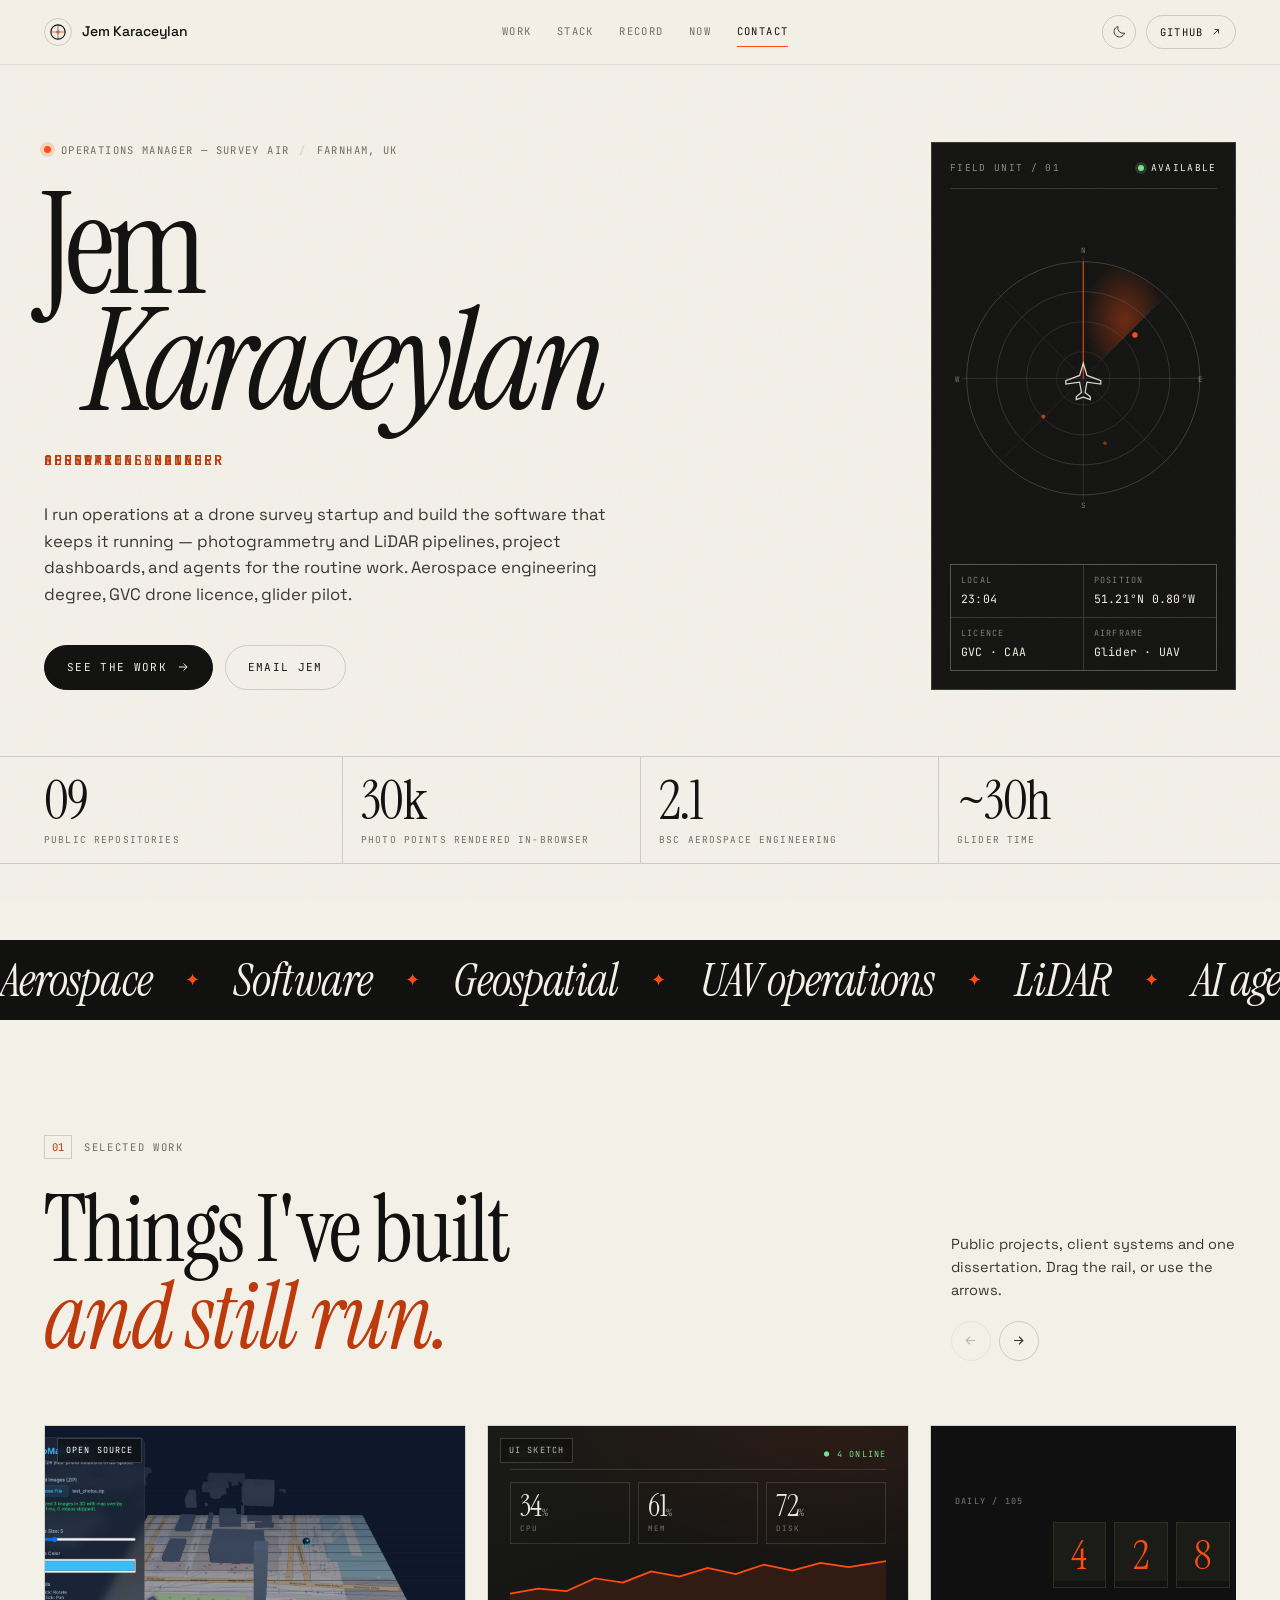
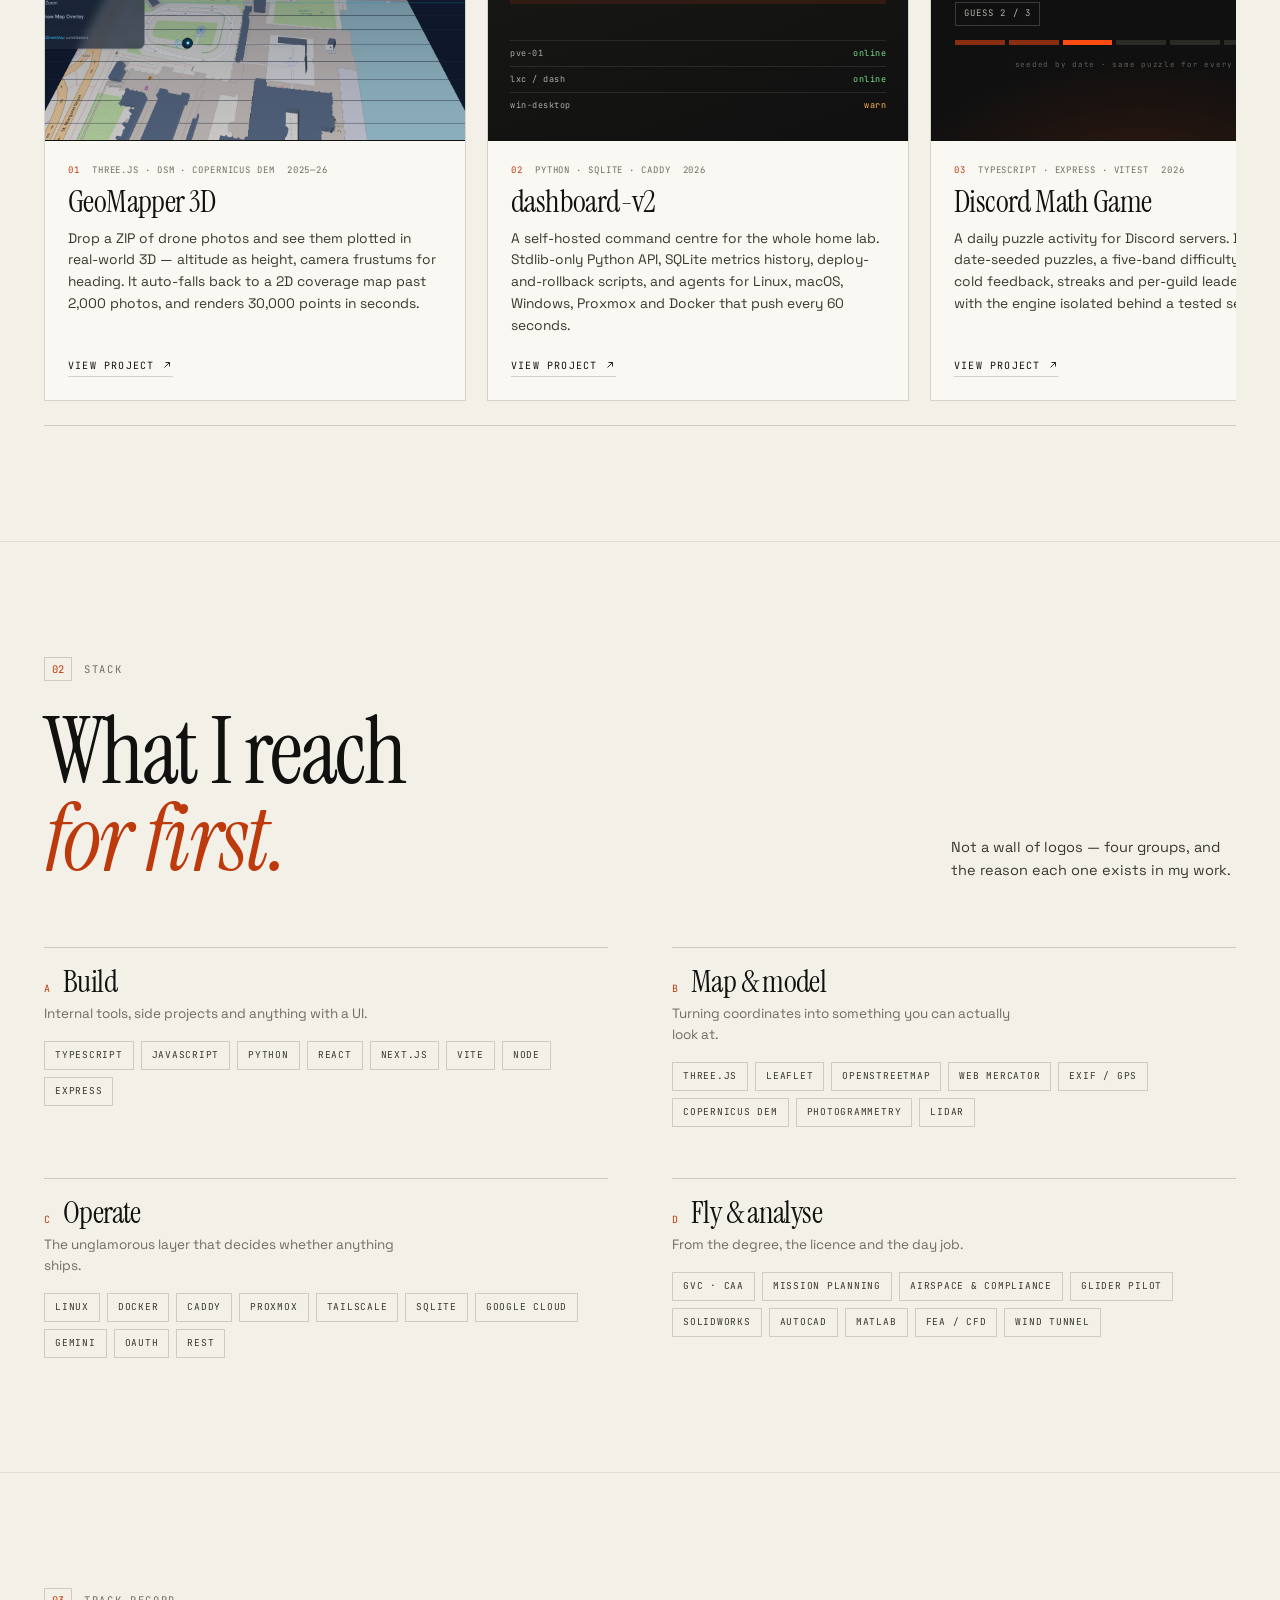
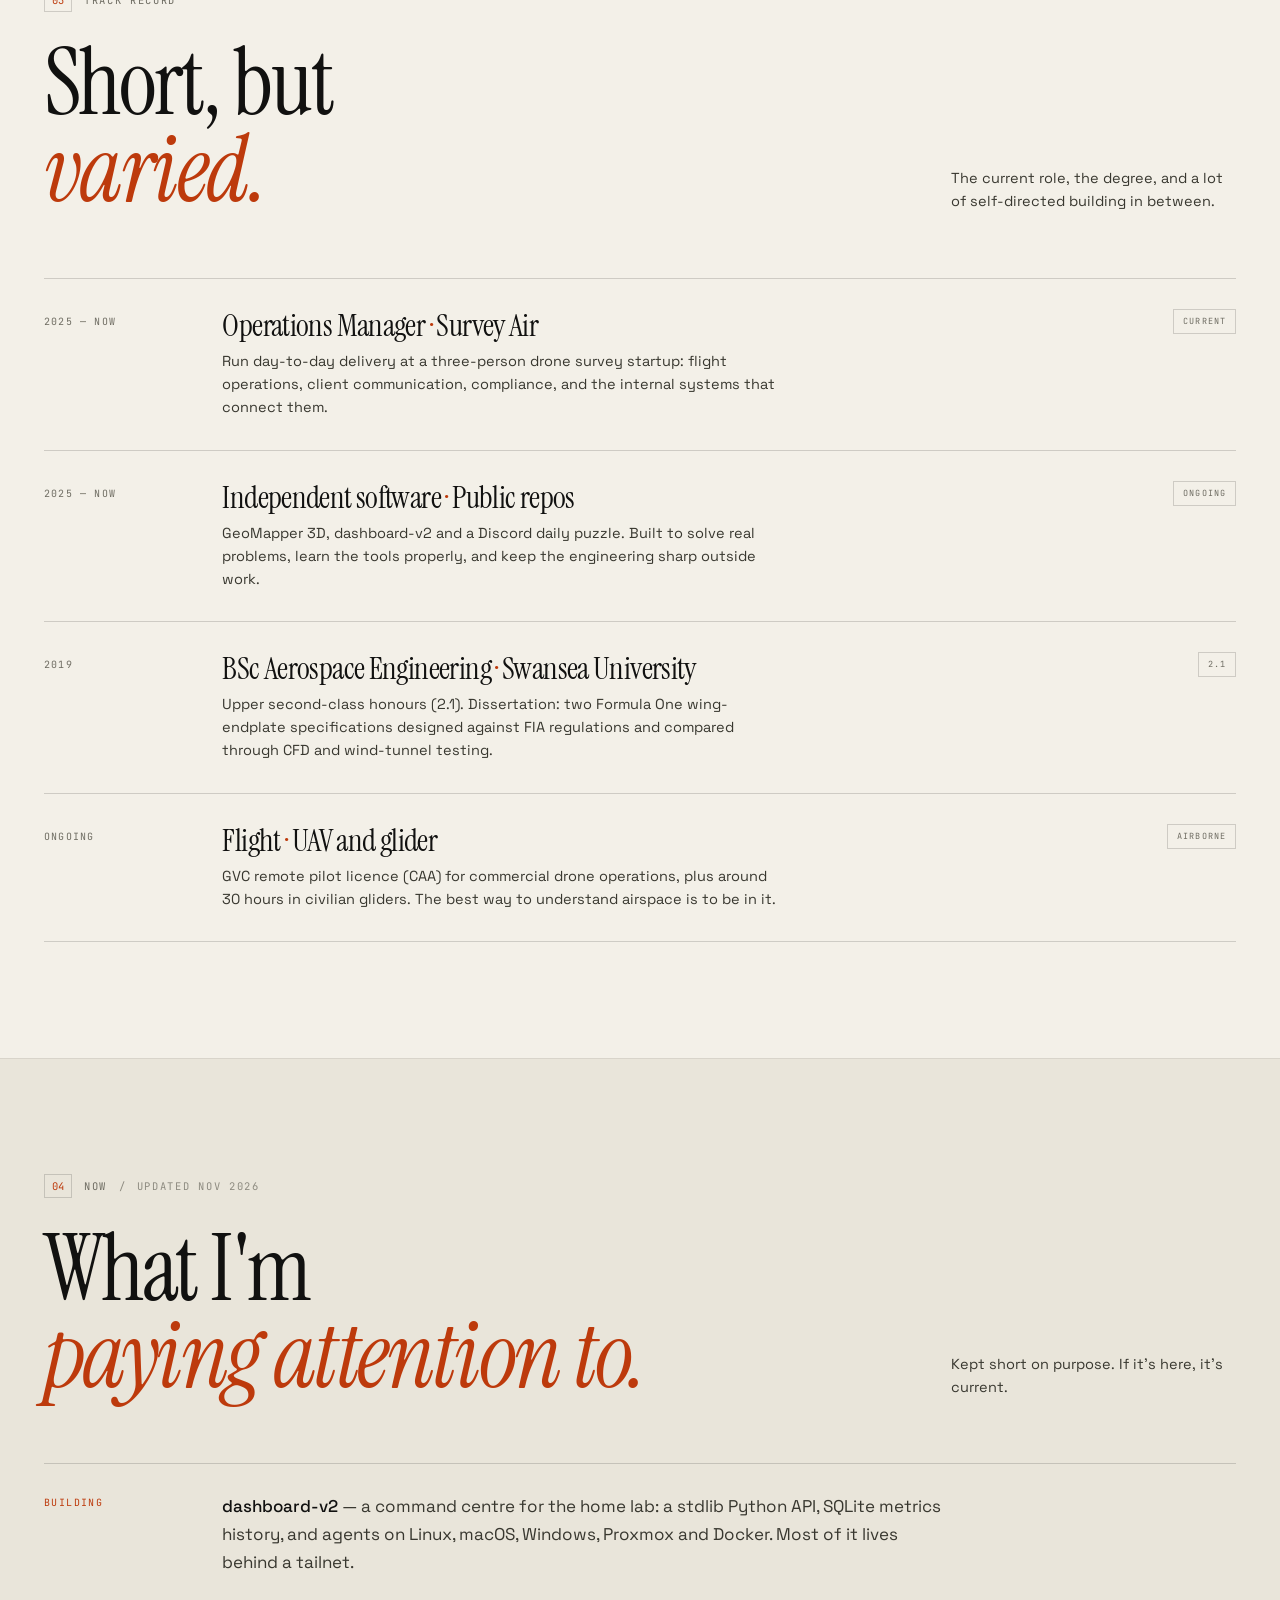
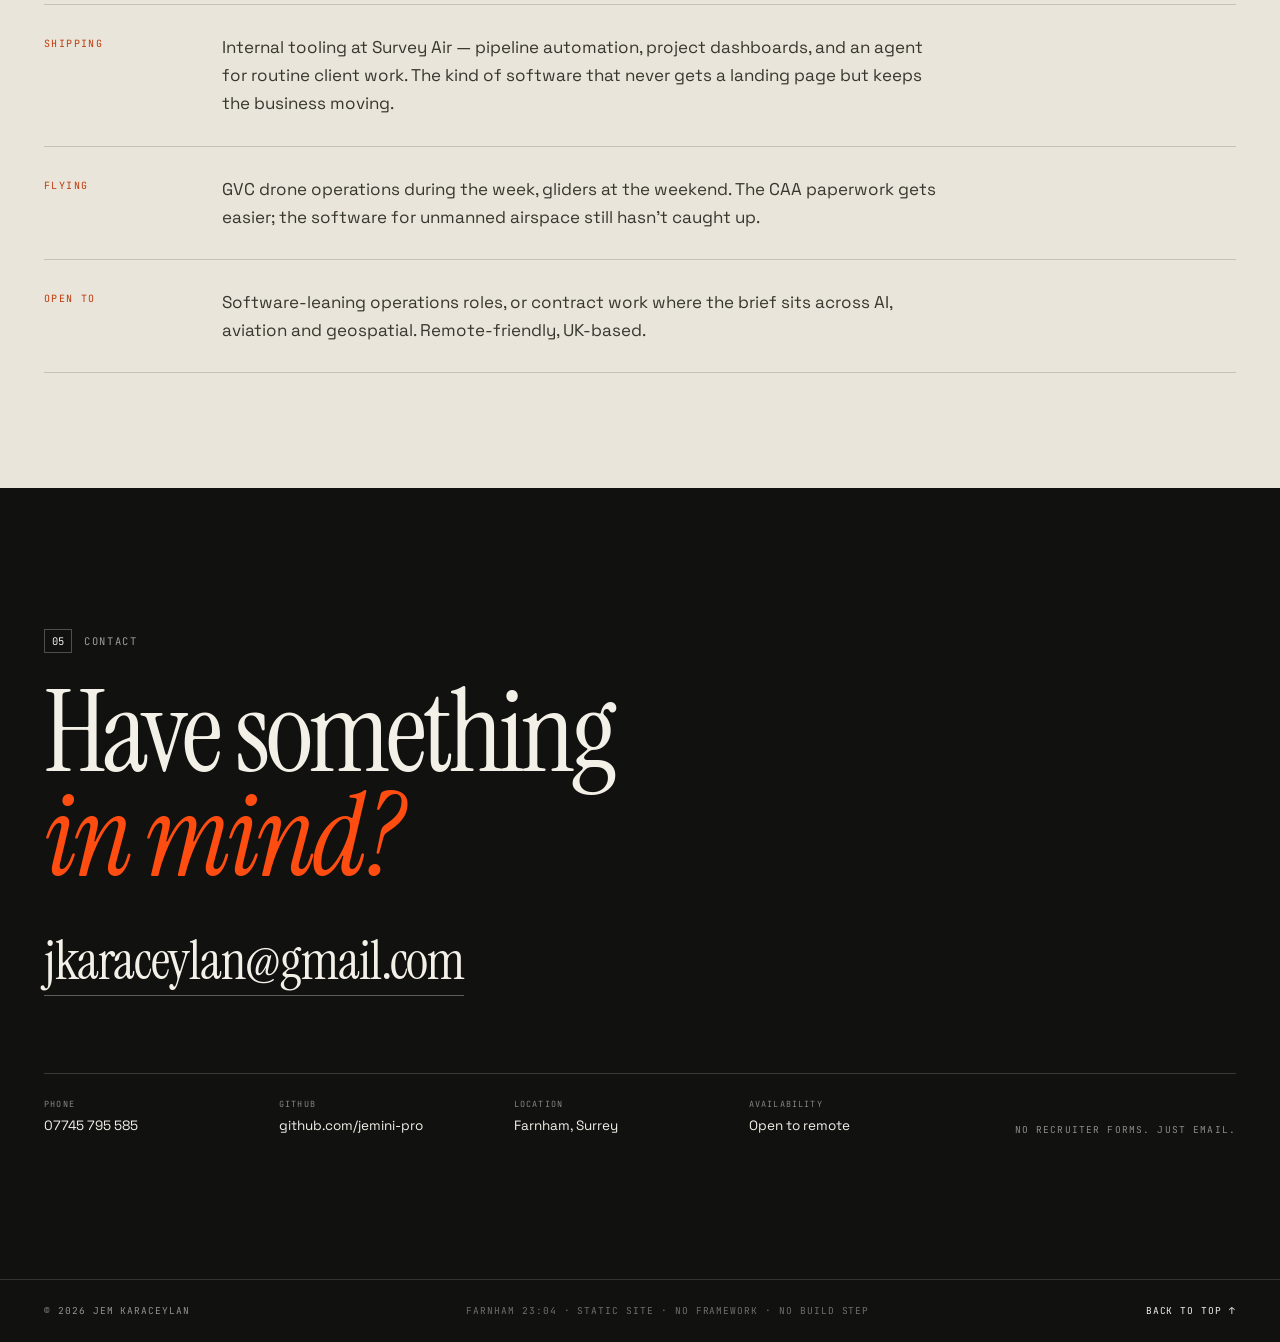
==== index.html @ 48ed45e5 "feat(about-me): kinetic editorial rebuild with audited, current content Audit fixes: - fix every dea" ====
<!doctype html>
<html lang="en-GB">
<head>
  <meta charset="utf-8" />
  <meta name="viewport" content="width=device-width,initial-scale=1" />
  <title>Jem Karaceylan — Operations Manager, aerospace &amp; software engineer</title>
  <meta name="description" content="Jem Karaceylan is Operations Manager at Survey Air, a drone survey startup, and builds the software behind it — geospatial tools, dashboards and AI agents. BSc Aerospace Engineering, Farnham UK." />
  <link rel="canonical" href="https://jemini-pro.github.io/about-me/" />
  <meta name="author" content="Jem Karaceylan" />
  <meta name="color-scheme" content="light dark" />
  <meta name="theme-color" content="#f3f0e8" media="(prefers-color-scheme: light)" />
  <meta name="theme-color" content="#0d0d0b" media="(prefers-color-scheme: dark)" />

  <!-- Open Graph -->
  <meta property="og:type" content="website" />
  <meta property="og:title" content="Jem Karaceylan — Operations Manager, aerospace &amp; software engineer" />
  <meta property="og:description" content="Operations Manager at Survey Air. Aerospace engineer and software builder — geospatial tools, dashboards, AI agents. Farnham, UK." />
  <meta property="og:url" content="https://jemini-pro.github.io/about-me/" />
  <meta property="og:image" content="https://jemini-pro.github.io/about-me/og.png" />
  <meta property="og:image:width" content="1200" />
  <meta property="og:image:height" content="630" />
  <meta property="og:image:type" content="image/png" />
  <meta property="og:image:alt" content="Jem Karaceylan — Operations Manager at Survey Air. Aerospace engineer and software builder." />
  <meta property="og:site_name" content="Jem Karaceylan" />
  <meta property="og:locale" content="en_GB" />
  <meta name="twitter:card" content="summary_large_image" />
  <meta name="twitter:title" content="Jem Karaceylan — Operations Manager, aerospace &amp; software engineer" />
  <meta name="twitter:description" content="Operations Manager at Survey Air. Aerospace engineer and software builder. AI · aviation · geospatial. Farnham, UK." />
  <meta name="twitter:image" content="https://jemini-pro.github.io/about-me/og.png" />
  <meta name="twitter:image:alt" content="Jem Karaceylan — Operations Manager at Survey Air." />

  <link rel="icon" type="image/svg+xml" href="./favicon.svg" />

  <link rel="preconnect" href="https://fonts.googleapis.com" />
  <link rel="preconnect" href="https://fonts.gstatic.com" crossorigin />
  <link rel="stylesheet" href="https://fonts.googleapis.com/css2?family=Instrument+Serif:ital@0;1&family=Space+Grotesk:wght@300..700&family=JetBrains+Mono:wght@400;500&display=swap" />

  <!-- Set theme before first paint so there is no flash -->
  <script>
    (function () {
      try {
        var t = localStorage.getItem('jk-theme');
        if (t === 'light' || t === 'dark') document.documentElement.setAttribute('data-theme', t);
      } catch (e) {}
    })();
  </script>

  <link rel="stylesheet" href="./styles.css" />

  <script type="application/ld+json">
  {
    "@context": "https://schema.org",
    "@type": "Person",
    "name": "Jem Karaceylan",
    "url": "https://jemini-pro.github.io/about-me/",
    "jobTitle": "Operations Manager",
    "worksFor": { "@type": "Organization", "name": "Survey Air" },
    "alumniOf": { "@type": "CollegeOrUniversity", "name": "Swansea University" },
    "knowsAbout": [
      "Aerospace engineering",
      "Geospatial software",
      "Photogrammetry",
      "LiDAR",
      "AI agents",
      "Unmanned aircraft operations"
    ],
    "sameAs": ["https://github.com/jemini-pro"],
    "email": "mailto:jkaraceylan@gmail.com",
    "address": {
      "@type": "PostalAddress",
      "addressLocality": "Farnham",
      "addressRegion": "Surrey",
      "addressCountry": "GB"
    }
  }
  </script>
</head>
<body>
  <a class="skip-link" href="#main">Skip to content</a>

  <div class="progress" aria-hidden="true"><span id="progress-bar"></span></div>

  <header class="site-header" role="banner">
    <div class="wrap site-header__inner">
      <a class="brand" href="#top" aria-label="Jem Karaceylan — home">
        <span class="brand__mark" aria-hidden="true">
          <svg viewBox="0 0 24 24" fill="none" stroke="currentColor" stroke-width="1.5">
            <circle cx="12" cy="12" r="9.5" />
            <path d="M12 2.5v19M2.5 12h19" opacity=".45" />
            <circle cx="12" cy="12" r="2.4" fill="currentColor" stroke="none" />
          </svg>
        </span>
        <span class="brand__name">Jem Karaceylan</span>
      </a>

      <nav class="nav" aria-label="Primary">
        <a href="#work">Work</a>
        <a href="#stack">Stack</a>
        <a href="#timeline">Record</a>
        <a href="#now">Now</a>
        <a href="#contact">Contact</a>
      </nav>

      <div class="header-tools">
        <button class="theme-toggle" id="theme-toggle" type="button" aria-label="Switch theme" aria-pressed="false">
          <svg class="theme-toggle__sun" viewBox="0 0 24 24" fill="none" stroke="currentColor" stroke-width="1.6" aria-hidden="true">
            <circle cx="12" cy="12" r="4" />
            <path d="M12 2v2.5M12 19.5V22M2 12h2.5M19.5 12H22M4.9 4.9l1.8 1.8M17.3 17.3l1.8 1.8M19.1 4.9l-1.8 1.8M6.7 17.3l-1.8 1.8" />
          </svg>
          <svg class="theme-toggle__moon" viewBox="0 0 24 24" fill="none" stroke="currentColor" stroke-width="1.6" aria-hidden="true">
            <path d="M20 14.5A8.5 8.5 0 0 1 9.5 4a8.5 8.5 0 1 0 10.5 10.5Z" />
          </svg>
        </button>
        <a class="header-cta" href="https://github.com/jemini-pro" rel="me noopener">
          GitHub
          <svg viewBox="0 0 24 24" fill="none" stroke="currentColor" stroke-width="1.6" aria-hidden="true">
            <path d="M7 17 17 7M9 7h8v8" />
          </svg>
        </a>
      </div>
    </div>
  </header>

  <main id="main">

    <!-- ============================ HERO ============================ -->
    <section class="hero" id="top" aria-labelledby="hero-title">
      <div class="wrap hero__grid">
        <div class="hero__type">
          <p class="eyebrow">
            <span class="eyebrow__pulse" aria-hidden="true"></span>
            Operations Manager — Survey Air
            <span class="eyebrow__sep" aria-hidden="true">/</span>
            Farnham, UK
          </p>

          <h1 class="hero__name" id="hero-title">
            <span class="hero__name-line">Jem</span>
            <span class="hero__name-line hero__name-line--italic"><em>Karaceylan</em></span>
          </h1>

          <p class="hero__roles">
            <span class="rotator" aria-hidden="true">
              <span class="rotator__item" style="--i:0">Operations Manager</span>
              <span class="rotator__item" style="--i:1">Aerospace Engineer</span>
              <span class="rotator__item" style="--i:2">Software Engineer</span>
              <span class="rotator__item" style="--i:3">Geospatial Builder</span>
            </span>
            <span class="sr-only">Operations Manager, Aerospace Engineer, Software Engineer, Geospatial Builder</span>
          </p>

          <p class="hero__lede">
            I run operations at a drone survey startup and build the software that keeps it running —
            photogrammetry and LiDAR pipelines, project dashboards, and agents for the routine work.
            Aerospace engineering degree, GVC drone licence, glider pilot.
          </p>

          <div class="hero__ctas">
            <a class="btn btn--solid" href="#work">
              See the work
              <svg viewBox="0 0 24 24" fill="none" stroke="currentColor" stroke-width="1.7" aria-hidden="true"><path d="M5 12h14M13 6l6 6-6 6" /></svg>
            </a>
            <a class="btn btn--line" href="mailto:jkaraceylan@gmail.com">Email Jem</a>
          </div>
        </div>

        <!-- Instrument panel: the aerospace half of the story, rendered live -->
        <aside class="panel" aria-label="At a glance">
          <div class="panel__head">
            <span class="panel__id">FIELD UNIT / 01</span>
            <span class="panel__status"><i aria-hidden="true"></i> Available</span>
          </div>

          <div class="radar" aria-hidden="true">
            <svg viewBox="0 0 320 320" role="presentation">
              <defs>
                <radialGradient id="sweep" cx="50%" cy="50%" r="50%">
                  <stop offset="0%" stop-color="#ff4d12" stop-opacity=".38" />
                  <stop offset="100%" stop-color="#ff4d12" stop-opacity="0" />
                </radialGradient>
              </defs>
              <g class="radar__grid" fill="none" stroke="currentColor" stroke-width="1">
                <circle cx="160" cy="160" r="140" opacity=".22" />
                <circle cx="160" cy="160" r="104" opacity=".16" />
                <circle cx="160" cy="160" r="68" opacity=".12" />
                <circle cx="160" cy="160" r="32" opacity=".1" />
                <path d="M160 14v292M14 160h292" opacity=".14" />
                <path d="M56 56l208 208M264 56L56 264" opacity=".07" />
              </g>
              <g class="radar__sweep">
                <path d="M160 160 L160 20 A140 140 0 0 1 259 61 Z" fill="url(#sweep)" />
                <line x1="160" y1="160" x2="160" y2="20" stroke="#ff4d12" stroke-width="1.4" opacity=".8" />
              </g>
              <g class="radar__blips" fill="#ff4d12">
                <circle cx="222" cy="108" r="3.2" />
                <circle cx="112" cy="206" r="2.4" opacity=".7" />
                <circle cx="186" cy="238" r="2" opacity=".55" />
              </g>
              <g class="radar__plane" fill="none" stroke="currentColor" stroke-width="1.5" opacity=".9">
                <path d="M160 142l4.4 14.6 16.6 6.2v4.2l-16.6-2.4-2.2 12.4 6.2 5.2v3.4l-8.4-3-8.4 3v-3.4l6.2-5.2-2.2-12.4-16.6 2.4v-4.2l16.6-6.2z" />
              </g>
              <text x="160" y="10" text-anchor="middle" class="radar__label">N</text>
              <text x="160" y="316" text-anchor="middle" class="radar__label">S</text>
              <text x="6" y="164" class="radar__label">W</text>
              <text x="298" y="164" class="radar__label">E</text>
            </svg>
          </div>

          <dl class="panel__readouts">
            <div><dt>Local</dt><dd id="clock" data-clock>—:—</dd></div>
            <div><dt>Position</dt><dd>51.21°N 0.80°W</dd></div>
            <div><dt>Licence</dt><dd>GVC · CAA</dd></div>
            <div><dt>Airframe</dt><dd>Glider · UAV</dd></div>
          </dl>
        </aside>
      </div>

      <div class="wrap hero__stats" aria-label="Key numbers">
        <div class="stat">
          <span class="stat__value" data-count="9" data-pad="2">09</span>
          <span class="stat__label">Public repositories</span>
        </div>
        <div class="stat">
          <span class="stat__value" data-count="30" data-suffix="k">30k</span>
          <span class="stat__label">Photo points rendered in-browser</span>
        </div>
        <div class="stat">
          <span class="stat__value" data-count="2.1" data-decimals="1">2.1</span>
          <span class="stat__label">BSc Aerospace Engineering</span>
        </div>
        <div class="stat">
          <span class="stat__value" data-prefix="~" data-count="30" data-suffix="h">~30h</span>
          <span class="stat__label">Glider time</span>
        </div>
      </div>
    </section>

    <!-- ============================ MARQUEE ============================ -->
    <div class="marquee" aria-hidden="true">
      <div class="marquee__track">
        <span>Aerospace</span><i>✦</i><span>Software</span><i>✦</i><span>Geospatial</span><i>✦</i><span>UAV operations</span><i>✦</i><span>LiDAR</span><i>✦</i><span>AI agents</span><i>✦</i><span>Gliders</span><i>✦</i>
        <span>Aerospace</span><i>✦</i><span>Software</span><i>✦</i><span>Geospatial</span><i>✦</i><span>UAV operations</span><i>✦</i><span>LiDAR</span><i>✦</i><span>AI agents</span><i>✦</i><span>Gliders</span><i>✦</i>
      </div>
    </div>

    <!-- ============================ WORK ============================ -->
    <section class="section work" id="work" aria-labelledby="work-h">
      <div class="wrap section__head">
        <div>
          <p class="kicker"><span class="kicker__no">01</span> Selected work</p>
          <h2 class="display" id="work-h">Things I've built<br /><em>and still run.</em></h2>
        </div>
        <div class="section__aside">
          <p>Public projects, client systems and one dissertation. Drag the rail, or use the arrows.</p>
          <div class="rail-controls">
            <button class="rail-btn" type="button" id="rail-prev" aria-controls="work-track" aria-label="Previous projects">
              <svg viewBox="0 0 24 24" fill="none" stroke="currentColor" stroke-width="1.7" aria-hidden="true"><path d="M19 12H5M11 18l-6-6 6-6" /></svg>
            </button>
            <button class="rail-btn" type="button" id="rail-next" aria-controls="work-track" aria-label="Next projects">
              <svg viewBox="0 0 24 24" fill="none" stroke="currentColor" stroke-width="1.7" aria-hidden="true"><path d="M5 12h14M13 6l6 6-6 6" /></svg>
            </button>
          </div>
        </div>
      </div>

      <div class="rail-shell">
        <div class="wrap">
          <p class="rail-hint" aria-hidden="true">Scroll or drag <span>→</span></p>
          <!--
            To add a project: copy any <li class="work-card"> … </li> and edit it.
            The rail measures itself, and the "N projects" label counts the cards automatically.
          -->
          <ol class="rail" id="work-track" tabindex="0" aria-label="Selected projects, horizontally scrollable">
            <li class="work-card">
              <div class="work-card__visual work-card__visual--shot">
                <img src="./assets/geomapper-3d.png" alt="GeoMapper 3D showing geotagged photo markers hovering over an OpenStreetMap ground plane with 3D building masses" width="1400" height="900" loading="lazy" />
                <span class="visual-badge">Open source</span>
              </div>
              <div class="work-card__body">
                <p class="work-card__meta"><span class="work-card__no">01</span><span>Three.js · OSM · Copernicus DEM</span><span>2025—26</span></p>
                <h3 class="work-card__title">GeoMapper 3D</h3>
                <p class="work-card__text">Drop a ZIP of drone photos and see them plotted in real-world 3D — altitude as height, camera frustums for heading. It auto-falls back to a 2D coverage map past 2,000 photos, and renders 30,000 points in seconds.</p>
                <a class="work-card__link" href="https://github.com/jemini-pro/3D_Georeference" rel="noopener">View project <svg class="ext-arrow" viewBox="0 0 24 24" fill="none" stroke="currentColor" stroke-width="1.8" aria-hidden="true"><path d="M7 17 17 7M9 7h8v8" /></svg></a>
              </div>
            </li>

            <li class="work-card">
              <div class="work-card__visual">
                <div class="mini-dash" aria-hidden="true">
                  <div class="mini-dash__bar"><span>WORKBENCH</span><span class="mini-dash__live">● 4 ONLINE</span></div>
                  <div class="mini-dash__tiles">
                    <div><b>34<span>%</span></b><span>CPU</span></div>
                    <div><b>61<span>%</span></b><span>MEM</span></div>
                    <div><b>72<span>%</span></b><span>DISK</span></div>
                  </div>
                  <svg class="mini-dash__spark" viewBox="0 0 320 56" preserveAspectRatio="none">
                    <polyline points="0,44 24,38 48,41 72,26 96,31 120,18 144,24 168,14 192,21 216,10 240,17 264,8 288,13 320,6" fill="none" stroke="#ff4d12" stroke-width="2" />
                    <polyline points="0,44 24,38 48,41 72,26 96,31 120,18 144,24 168,14 192,21 216,10 240,17 264,8 288,13 320,6 320,56 0,56" fill="#ff4d12" opacity=".12" stroke="none" />
                  </svg>
                  <ul class="mini-dash__hosts">
                    <li><span>pve-01</span><span class="ok">online</span></li>
                    <li><span>lxc / dash</span><span class="ok">online</span></li>
                    <li><span>win-desktop</span><span class="warn">warn</span></li>
                  </ul>
                </div>
                <span class="visual-badge visual-badge--muted">UI sketch</span>
              </div>
              <div class="work-card__body">
                <p class="work-card__meta"><span class="work-card__no">02</span><span>Python · SQLite · Caddy</span><span>2026</span></p>
                <h3 class="work-card__title">dashboard-v2</h3>
                <p class="work-card__text">A self-hosted command centre for the whole home lab. Stdlib-only Python API, SQLite metrics history, deploy-and-rollback scripts, and agents for Linux, macOS, Windows, Proxmox and Docker that push every 60 seconds.</p>
                <a class="work-card__link" href="https://github.com/jemini-pro/dashboard-v2" rel="noopener">View project <svg class="ext-arrow" viewBox="0 0 24 24" fill="none" stroke="currentColor" stroke-width="1.8" aria-hidden="true"><path d="M7 17 17 7M9 7h8v8" /></svg></a>
              </div>
            </li>

            <li class="work-card">
              <div class="work-card__visual work-card__visual--puzzle">
                <div class="mini-puzzle" aria-hidden="true">
                  <div class="mini-puzzle__top"><span>DAILY / 105</span><span>BAND 3</span></div>
                  <div class="mini-puzzle__digits"><span>4</span><span>2</span><span>8</span></div>
                  <div class="mini-puzzle__row"><span class="mini-puzzle__pill">Guess 2 / 3</span><span class="mini-puzzle__temp">warmer</span></div>
                  <div class="mini-puzzle__bars"><i></i><i></i><i></i><i></i><i></i><i></i><i></i></div>
                  <p class="mini-puzzle__foot">seeded by date · same puzzle for every guild</p>
                </div>
              </div>
              <div class="work-card__body">
                <p class="work-card__meta"><span class="work-card__no">03</span><span>TypeScript · Express · Vitest</span><span>2026</span></p>
                <h3 class="work-card__title">Discord Math Game</h3>
                <p class="work-card__text">A daily puzzle activity for Discord servers. Deterministic date-seeded puzzles, a five-band difficulty ramp, warm-cold feedback, streaks and per-guild leaderboards — with the engine isolated behind a tested seam.</p>
                <a class="work-card__link" href="https://github.com/jemini-pro/discord-activity" rel="noopener">View project <svg class="ext-arrow" viewBox="0 0 24 24" fill="none" stroke="currentColor" stroke-width="1.8" aria-hidden="true"><path d="M7 17 17 7M9 7h8v8" /></svg></a>
              </div>
            </li>

            <li class="work-card">
              <div class="work-card__visual work-card__visual--figure">
                <svg class="f1-figure" viewBox="0 0 480 300" role="img" aria-label="Technical drawing of a wing and endplate with dimension lines">
                  <g fill="none" stroke="currentColor" stroke-width="1.2">
                    <path d="M58 168c38-22 96-34 178-32 46 1 82 9 108 22" opacity=".8" />
                    <path d="M58 168c42 14 104 22 180 20 44-1 80-6 106-14" opacity=".8" />
                    <path d="M344 106h22c6 0 10 5 10 11v58c0 6-4 11-10 11h-22" />
                    <path d="M344 106v80" opacity=".35" />
                    <path d="M58 168h-14M58 168h14M344 186h-14M344 186h14" opacity=".0" />
                  </g>
                  <g stroke="#ff4d12" stroke-width="1" opacity=".9">
                    <path d="M58 214v-18M344 214v-18" />
                    <path d="M58 205h286" />
                    <path d="M58 205l8-4v8zM344 205l-8-4v8z" fill="#ff4d12" stroke="none" />
                  </g>
                  <g fill="currentColor" font-size="10" letter-spacing="1.2">
                    <text x="58" y="238" opacity=".55">0.0</text>
                    <text x="316" y="238" opacity=".55">1.4 m</text>
                    <text x="356" y="150" opacity=".55" transform="rotate(-90 356 150)">ENDPLATE</text>
                    <text x="58" y="86" opacity=".55">FIG. 01 — WING / ENDPLATE</text>
                  </g>
                  <g stroke="currentColor" stroke-width=".7" opacity=".22">
                    <path d="M58 96v192M24 168h432" stroke-dasharray="2 5" />
                    <circle cx="344" cy="186" r="42" stroke-dasharray="2 6" />
                  </g>
                </svg>
              </div>
              <div class="work-card__body">
                <p class="work-card__meta"><span class="work-card__no">04</span><span>CFD · Wind tunnel · FIA regs</span><span>2019</span></p>
                <h3 class="work-card__title">F1 wing endplates</h3>
                <p class="work-card__text">Self-defined undergraduate dissertation: two endplate specifications designed against Formula One regulations, then compared through computational and wind-tunnel analysis. Available on request.</p>
                <span class="work-card__link work-card__link--static">Dissertation · Swansea University</span>
              </div>
            </li>

            <li class="work-card">
              <div class="work-card__visual">
                <svg class="survey-figure" viewBox="0 0 480 300" role="img" aria-label="Abstract point cloud and flight path over contour lines">
                  <g fill="none" stroke="currentColor" opacity=".18">
                    <path d="M-20 240C60 200 120 230 190 196s130-70 310-44" />
                    <path d="M-20 262C70 218 130 246 200 214s130-68 310-40" />
                    <path d="M-20 218C50 180 110 212 180 176s130-68 320-42" />
                    <path d="M-20 196C40 160 100 192 170 156s130-66 330-42" />
                    <path d="M40 300c10-70 40-120 96-150" opacity=".5" />
                    <path d="M120 300c0-60 26-110 76-140" opacity=".5" />
                  </g>
                  <path class="survey-path" d="M46 250c40-56 86-70 132-52 46 18 58 74 112 58 54-16 66-96 132-92" fill="none" stroke="#ff4d12" stroke-width="1.6" stroke-dasharray="4 5" />
                  <g fill="#ff4d12">
                    <circle cx="46" cy="250" r="3" /><circle cx="178" cy="198" r="3" /><circle cx="290" cy="256" r="3" /><circle cx="422" cy="164" r="3" />
                  </g>
                  <g fill="currentColor" opacity=".55">
                    <circle cx="70" cy="118" r="1.4" /><circle cx="96" cy="140" r="1.4" /><circle cx="128" cy="112" r="1.4" /><circle cx="154" cy="150" r="1.4" /><circle cx="188" cy="120" r="1.4" /><circle cx="214" cy="146" r="1.4" /><circle cx="246" cy="118" r="1.4" /><circle cx="278" cy="142" r="1.4" /><circle cx="310" cy="114" r="1.4" /><circle cx="342" cy="138" r="1.4" /><circle cx="374" cy="110" r="1.4" /><circle cx="406" cy="132" r="1.4" />
                    <circle cx="88" cy="170" r="1.4" /><circle cx="120" cy="172" r="1.4" /><circle cx="152" cy="174" r="1.4" /><circle cx="184" cy="172" r="1.4" /><circle cx="216" cy="170" r="1.4" /><circle cx="248" cy="172" r="1.4" /><circle cx="280" cy="174" r="1.4" /><circle cx="312" cy="170" r="1.4" /><circle cx="344" cy="172" r="1.4" /><circle cx="376" cy="170" r="1.4" />
                  </g>
                  <g fill="currentColor" font-size="9.5" letter-spacing="1.4" opacity=".6">
                    <text x="46" y="278">WP 01</text>
                    <text x="382" y="140">GCP 04</text>
                    <text x="300" y="40">SURVEY AREA / 12.4 ha</text>
                  </g>
                  <g stroke="currentColor" opacity=".3">
                    <path d="M300 50h120M300 50v10M420 50v10" fill="none" />
                  </g>
                </svg>
              </div>
              <div class="work-card__body">
                <p class="work-card__meta"><span class="work-card__no">05</span><span>Photogrammetry · LiDAR · Automation</span><span>2025—now</span></p>
                <h3 class="work-card__title">Survey Air tooling</h3>
                <p class="work-card__text">The software behind a three-person drone survey company: batch processing for photogrammetry and LiDAR, project reporting, and an agent that handles routine client interactions. Private by nature — it's employed work.</p>
                <span class="work-card__link work-card__link--static">Private · client systems</span>
              </div>
            </li>

            <li class="work-card work-card--more">
              <a class="work-card__more-link" href="https://github.com/jemini-pro?tab=repositories" rel="noopener">
                <span class="work-card__more-kicker">The rest</span>
                <span class="work-card__more-count" id="repo-count">9</span>
                <span class="work-card__more-label">public repositories<br />and counting</span>
                <span class="work-card__more-arrow" aria-hidden="true">
                  <svg viewBox="0 0 24 24" fill="none" stroke="currentColor" stroke-width="1.4"><path d="M5 12h14M13 6l6 6-6 6" /></svg>
                </span>
              </a>
            </li>
          </ol>

          <div class="rail-progress" aria-hidden="true"><span id="rail-progress-bar"></span></div>
        </div>
      </div>
    </section>

    <!-- ============================ STACK ============================ -->
    <section class="section stack" id="stack" aria-labelledby="stack-h">
      <div class="wrap section__head">
        <div>
          <p class="kicker"><span class="kicker__no">02</span> Stack</p>
          <h2 class="display" id="stack-h">What I reach<br /><em>for first.</em></h2>
        </div>
        <div class="section__aside">
          <p>Not a wall of logos — four groups, and the reason each one exists in my work.</p>
        </div>
      </div>

      <div class="wrap stack__grid">
        <article class="stack__group">
          <div class="stack__head"><span class="stack__no">A</span><h3>Build</h3></div>
          <p class="stack__note">Internal tools, side projects and anything with a UI.</p>
          <ul class="chips">
            <li>TypeScript</li><li>JavaScript</li><li>Python</li><li>React</li><li>Next.js</li><li>Vite</li><li>Node</li><li>Express</li>
          </ul>
        </article>

        <article class="stack__group">
          <div class="stack__head"><span class="stack__no">B</span><h3>Map &amp; model</h3></div>
          <p class="stack__note">Turning coordinates into something you can actually look at.</p>
          <ul class="chips">
            <li>Three.js</li><li>Leaflet</li><li>OpenStreetMap</li><li>Web Mercator</li><li>EXIF / GPS</li><li>Copernicus DEM</li><li>Photogrammetry</li><li>LiDAR</li>
          </ul>
        </article>

        <article class="stack__group">
          <div class="stack__head"><span class="stack__no">C</span><h3>Operate</h3></div>
          <p class="stack__note">The unglamorous layer that decides whether anything ships.</p>
          <ul class="chips">
            <li>Linux</li><li>Docker</li><li>Caddy</li><li>Proxmox</li><li>Tailscale</li><li>SQLite</li><li>Google Cloud</li><li>Gemini</li><li>OAuth</li><li>REST</li>
          </ul>
        </article>

        <article class="stack__group">
          <div class="stack__head"><span class="stack__no">D</span><h3>Fly &amp; analyse</h3></div>
          <p class="stack__note">From the degree, the licence and the day job.</p>
          <ul class="chips">
            <li>GVC · CAA</li><li>Mission planning</li><li>Airspace &amp; compliance</li><li>Glider pilot</li><li>SolidWorks</li><li>AutoCAD</li><li>MATLAB</li><li>FEA / CFD</li><li>Wind tunnel</li>
          </ul>
        </article>
      </div>
    </section>

    <!-- ============================ TIMELINE ============================ -->
    <section class="section timeline" id="timeline" aria-labelledby="timeline-h">
      <div class="wrap section__head">
        <div>
          <p class="kicker"><span class="kicker__no">03</span> Track record</p>
          <h2 class="display" id="timeline-h">Short, but<br /><em>varied.</em></h2>
        </div>
        <div class="section__aside">
          <p>The current role, the degree, and a lot of self-directed building in between.</p>
        </div>
      </div>

      <div class="wrap">
        <ol class="timeline__list">
          <li class="timeline__item">
            <span class="timeline__year">2025 — now</span>
            <div class="timeline__body">
              <h3>Operations Manager <span>·</span> Survey Air</h3>
              <p>Run day-to-day delivery at a three-person drone survey startup: flight operations, client communication, compliance, and the internal systems that connect them.</p>
            </div>
            <span class="timeline__tag">Current</span>
          </li>
          <li class="timeline__item">
            <span class="timeline__year">2025 — now</span>
            <div class="timeline__body">
              <h3>Independent software <span>·</span> Public repos</h3>
              <p>GeoMapper 3D, dashboard-v2 and a Discord daily puzzle. Built to solve real problems, learn the tools properly, and keep the engineering sharp outside work.</p>
            </div>
            <span class="timeline__tag">Ongoing</span>
          </li>
          <li class="timeline__item">
            <span class="timeline__year">2019</span>
            <div class="timeline__body">
              <h3>BSc Aerospace Engineering <span>·</span> Swansea University</h3>
              <p>Upper second-class honours (2.1). Dissertation: two Formula One wing-endplate specifications designed against FIA regulations and compared through CFD and wind-tunnel testing.</p>
            </div>
            <span class="timeline__tag">2.1</span>
          </li>
          <li class="timeline__item">
            <span class="timeline__year">Ongoing</span>
            <div class="timeline__body">
              <h3>Flight <span>·</span> UAV and glider</h3>
              <p>GVC remote pilot licence (CAA) for commercial drone operations, plus around 30 hours in civilian gliders. The best way to understand airspace is to be in it.</p>
            </div>
            <span class="timeline__tag">Airborne</span>
          </li>
        </ol>
      </div>
    </section>

    <!-- ============================ NOW ============================ -->
    <section class="section now" id="now" aria-labelledby="now-h">
      <div class="wrap section__head">
        <div>
          <p class="kicker"><span class="kicker__no">04</span> Now <span class="kicker__date">Updated Nov 2026</span></p>
          <h2 class="display" id="now-h">What I'm<br /><em>paying attention to.</em></h2>
        </div>
        <div class="section__aside">
          <p>Kept short on purpose. If it's here, it's current.</p>
        </div>
      </div>

      <div class="wrap">
        <ul class="now__list">
          <li class="now__item">
            <span class="now__label">Building</span>
            <p class="now__text"><strong>dashboard-v2</strong> — a command centre for the home lab: a stdlib Python API, SQLite metrics history, and agents on Linux, macOS, Windows, Proxmox and Docker. Most of it lives behind a tailnet.</p>
          </li>
          <li class="now__item">
            <span class="now__label">Shipping</span>
            <p class="now__text">Internal tooling at Survey Air — pipeline automation, project dashboards, and an agent for routine client work. The kind of software that never gets a landing page but keeps the business moving.</p>
          </li>
          <li class="now__item">
            <span class="now__label">Flying</span>
            <p class="now__text">GVC drone operations during the week, gliders at the weekend. The CAA paperwork gets easier; the software for unmanned airspace still hasn't caught up.</p>
          </li>
          <li class="now__item">
            <span class="now__label">Open to</span>
            <p class="now__text">Software-leaning operations roles, or contract work where the brief sits across AI, aviation and geospatial. Remote-friendly, UK-based.</p>
          </li>
        </ul>
      </div>
    </section>

    <!-- ============================ CONTACT ============================ -->
    <section class="section contact" id="contact" aria-labelledby="contact-h">
      <div class="wrap">
        <p class="kicker kicker--light"><span class="kicker__no">05</span> Contact</p>
        <h2 class="contact__title" id="contact-h">Have something<br /><em>in mind?</em></h2>
        <a class="contact__email" href="mailto:jkaraceylan@gmail.com">jkaraceylan@gmail.com</a>

        <div class="contact__foot">
          <ul class="contact__list">
            <li><span>Phone</span><a href="tel:+447745795585">07745 795 585</a></li>
            <li><span>GitHub</span><a href="https://github.com/jemini-pro" rel="me noopener">github.com/jemini-pro</a></li>
            <li><span>Location</span><span>Farnham, Surrey</span></li>
            <li><span>Availability</span><span>Open to remote</span></li>
          </ul>
          <p class="contact__note">No recruiter forms. Just email.</p>
        </div>
      </div>
    </section>

  </main>

  <footer class="site-footer">
    <div class="wrap site-footer__inner">
      <p>© <span id="year">2026</span> Jem Karaceylan</p>
      <p class="site-footer__meta"><span id="local-time">Farnham</span> · Static site · No framework · No build step</p>
      <a class="site-footer__top" href="#top">Back to top <span aria-hidden="true">↑</span></a>
    </div>
  </footer>

  <script src="./script.js" defer></script>
</body>
</html>
---- styles.css ----
/* =========================================================================
   Jem Karaceylan — about-me
   Direction: kinetic editorial.
   Instrument Serif display · Space Grotesk body · JetBrains Mono data.
   Sharp cards, pill controls, one signal colour, everything measured.
   ========================================================================= */

/* ---------- Reset ---------- */
*, *::before, *::after { box-sizing: border-box; }
html { -webkit-text-size-adjust: 100%; text-size-adjust: 100%; }
body, h1, h2, h3, h4, p, ul, ol, dl, dd, figure, blockquote { margin: 0; }
ul, ol { padding: 0; list-style: none; }
img, svg, video { display: block; max-width: 100%; }
button { font: inherit; color: inherit; }
a { color: inherit; }

/* ---------- Tokens ---------- */
:root {
  --font-display: 'Instrument Serif', 'Iowan Old Style', Georgia, 'Times New Roman', serif;
  --font-body: 'Space Grotesk', ui-sans-serif, -apple-system, BlinkMacSystemFont, 'Segoe UI', sans-serif;
  --font-mono: 'JetBrains Mono', ui-monospace, SFMono-Regular, Menlo, Consolas, monospace;

  /* light theme */
  --paper:        #f3f0e8;
  --paper-2:      #e9e5da;
  --ink:          #111110;
  --ink-2:        #38372f;
  --ink-3:        #6f6d63;
  --line:         rgba(17, 17, 16, 0.16);
  --line-soft:    rgba(17, 17, 16, 0.08);
  --card:         #faf8f2;
  --accent:       #bd3a0c;
  --signal:       #ff4d12;
  --panel:        #141412;
  --panel-ink:    #f2efe6;
  --panel-line:   rgba(242, 239, 230, 0.16);
  --selection:    #ffd9c7;
  --focus:        #1440d8;
  --shadow:       0 24px 48px -34px rgba(17, 17, 16, 0.42);

  --wrap: 1280px;
  --gutter: clamp(18px, 4vw, 44px);
  --section-y: clamp(72px, 9vw, 132px);
  --ease: cubic-bezier(0.22, 1, 0.36, 1);
}

@media (prefers-color-scheme: dark) {
  :root:not([data-theme="light"]) {
    --paper:      #0c0c0a;
    --paper-2:    #141412;
    --ink:        #f1eee4;
    --ink-2:      #c2beb2;
    --ink-3:      #8b887d;
    --line:       rgba(241, 238, 228, 0.18);
    --line-soft:  rgba(241, 238, 228, 0.09);
    --card:       #141412;
    --accent:     #ff5a24;
    --signal:     #ff5a24;
    --panel:      #141412;
    --panel-ink:  #f1eee4;
    --panel-line: rgba(241, 238, 228, 0.16);
    --selection:  #4a1c0a;
    --focus:      #7aa2ff;
    --shadow:     0 24px 48px -30px rgba(0, 0, 0, 0.8);
  }
}

:root[data-theme="dark"] {
  --paper:      #0c0c0a;
  --paper-2:    #141412;
  --ink:        #f1eee4;
  --ink-2:      #c2beb2;
  --ink-3:      #8b887d;
  --line:       rgba(241, 238, 228, 0.18);
  --line-soft:  rgba(241, 238, 228, 0.09);
  --card:       #141412;
  --accent:     #ff5a24;
  --signal:     #ff5a24;
  --panel:      #141412;
  --panel-ink:  #f1eee4;
  --panel-line: rgba(241, 238, 228, 0.16);
  --selection:  #4a1c0a;
  --focus:      #7aa2ff;
  --shadow:     0 24px 48px -30px rgba(0, 0, 0, 0.8);
}

/* ---------- Document ---------- */
html { scroll-behavior: smooth; scroll-padding-top: 88px; }
body {
  font-family: var(--font-body);
  font-size: clamp(16px, 1.05vw, 17px);
  line-height: 1.55;
  color: var(--ink-2);
  background: var(--paper);
  -webkit-font-smoothing: antialiased;
  -moz-osx-font-smoothing: grayscale;
  text-rendering: optimizeLegibility;
  display: flex;
  flex-direction: column;
  min-height: 100vh;
  overflow-x: hidden;
}

/* Grain: a little texture so the paper does not read as flat #hex */
body::before {
  content: "";
  position: fixed;
  inset: 0;
  z-index: 9000;
  pointer-events: none;
  opacity: 0.028;
  background-image: url("data:image/svg+xml,%3Csvg xmlns='http://www.w3.org/2000/svg' width='160' height='160'%3E%3Cfilter id='n'%3E%3CfeTurbulence type='fractalNoise' baseFrequency='0.85' numOctaves='3' stitchTiles='stitch'/%3E%3C/filter%3E%3Crect width='160' height='160' filter='url(%23n)'/%3E%3C/svg%3E");
}
:root[data-theme="dark"] body::before { opacity: 0.045; }
@media (prefers-color-scheme: dark) {
  :root:not([data-theme="light"]) body::before { opacity: 0.045; }
}

main { flex: 1; }
::selection { background: var(--selection); color: var(--ink); }

.wrap {
  width: 100%;
  max-width: var(--wrap);
  margin-inline: auto;
  padding-inline: var(--gutter);
}

.sr-only {
  position: absolute;
  width: 1px; height: 1px;
  padding: 0; margin: -1px;
  overflow: hidden;
  clip: rect(0 0 0 0);
  white-space: nowrap;
  border: 0;
}

/* ---------- Scroll progress ---------- */
.progress {
  position: fixed;
  inset: 0 0 auto 0;
  height: 2px;
  z-index: 80;
  background: transparent;
  pointer-events: none;
}
.progress span {
  display: block;
  height: 100%;
  width: 0;
  background: var(--signal);
  transform-origin: left;
}

/* ---------- Focus ---------- */
:focus-visible {
  outline: 2px solid var(--focus);
  outline-offset: 3px;
  border-radius: 2px;
}

.skip-link {
  position: absolute;
  left: 12px;
  top: -48px;
  z-index: 200;
  background: var(--ink);
  color: var(--paper);
  padding: 10px 14px;
  font-family: var(--font-mono);
  font-size: 12px;
  text-decoration: none;
  transition: top 0.15s ease;
}
.skip-link:focus { top: 12px; }

/* ---------- Header ---------- */
.site-header {
  position: sticky;
  top: 0;
  z-index: 60;
  background: color-mix(in srgb, var(--paper) 84%, transparent);
  backdrop-filter: saturate(160%) blur(10px);
  -webkit-backdrop-filter: saturate(160%) blur(10px);
  border-bottom: 1px solid var(--line-soft);
}
.site-header__inner {
  display: flex;
  align-items: center;
  justify-content: space-between;
  gap: 20px;
  height: 64px;
}
.brand {
  display: inline-flex;
  align-items: center;
  gap: 10px;
  text-decoration: none;
  color: var(--ink);
  font-size: 14px;
  font-weight: 500;
  letter-spacing: -0.01em;
}
.brand__mark {
  width: 28px;
  height: 28px;
  display: grid;
  place-items: center;
  color: var(--ink);
  border: 1px solid var(--line);
  border-radius: 50%;
}
.brand__mark svg { width: 18px; height: 18px; }
.brand__mark circle:nth-of-type(2) { color: var(--signal); }

.nav {
  display: flex;
  align-items: center;
  gap: clamp(12px, 2vw, 26px);
}
.nav a {
  font-family: var(--font-mono);
  font-size: 10.5px;
  text-transform: uppercase;
  letter-spacing: 0.13em;
  text-decoration: none;
  color: var(--ink-3);
  padding: 6px 0;
  border-bottom: 1px solid transparent;
  transition: color 0.16s ease, border-color 0.16s ease;
}
.nav a:hover,
.nav a[aria-current="true"] { color: var(--ink); border-color: var(--signal); }

.header-tools { display: flex; align-items: center; gap: 10px; }
.theme-toggle {
  width: 34px;
  height: 34px;
  display: grid;
  place-items: center;
  border: 1px solid var(--line);
  border-radius: 50%;
  background: transparent;
  cursor: pointer;
  transition: background-color 0.16s ease, border-color 0.16s ease, color 0.16s ease;
}
.theme-toggle:hover { background: var(--paper-2); border-color: var(--ink-3); }
.theme-toggle svg { width: 15px; height: 15px; }
.theme-toggle__sun { display: none; }
.theme-toggle__moon { display: block; }
:root[data-theme="dark"] .theme-toggle__sun { display: block; }
:root[data-theme="dark"] .theme-toggle__moon { display: none; }
@media (prefers-color-scheme: dark) {
  :root:not([data-theme="light"]) .theme-toggle__sun { display: block; }
  :root:not([data-theme="light"]) .theme-toggle__moon { display: none; }
}

.header-cta {
  display: inline-flex;
  align-items: center;
  gap: 7px;
  padding: 8px 13px;
  border: 1px solid var(--line);
  border-radius: 999px;
  font-family: var(--font-mono);
  font-size: 10.5px;
  text-transform: uppercase;
  letter-spacing: 0.11em;
  text-decoration: none;
  color: var(--ink);
  transition: background-color 0.16s ease, color 0.16s ease, border-color 0.16s ease;
}
.header-cta svg { width: 12px; height: 12px; }
.header-cta:hover { background: var(--ink); color: var(--paper); border-color: var(--ink); }

@media (max-width: 900px) {
  .nav { display: none; }
}
@media (max-width: 360px) {
  .brand__name { display: none; }
}

/* ---------- Shared type ---------- */
.display {
  font-family: var(--font-display);
  font-weight: 400;
  font-size: clamp(44px, 7.2vw, 100px);
  line-height: 0.94;
  letter-spacing: -0.028em;
  color: var(--ink);
}
.display em { font-style: italic; color: var(--accent); }

.kicker {
  display: flex;
  align-items: center;
  gap: 12px;
  font-family: var(--font-mono);
  font-size: 10.5px;
  text-transform: uppercase;
  letter-spacing: 0.16em;
  color: var(--ink-3);
  margin-bottom: clamp(18px, 2.4vw, 28px);
}
.kicker__no {
  display: inline-grid;
  place-items: center;
  min-width: 28px;
  padding: 3px 5px;
  border: 1px solid var(--line);
  color: var(--accent);
  letter-spacing: 0.04em;
}
.kicker__date {
  color: var(--ink-3);
  opacity: 0.75;
}
.kicker__date::before { content: "/"; margin-right: 10px; }
.kicker--light { color: color-mix(in srgb, var(--paper) 62%, transparent); }
.kicker--light .kicker__no { border-color: color-mix(in srgb, var(--paper) 28%, transparent); color: var(--paper); }

/* ---------- Hero ---------- */
.hero {
  padding-top: clamp(40px, 6vw, 84px);
  padding-bottom: clamp(40px, 6vw, 76px);
}
.hero__grid {
  display: grid;
  grid-template-columns: minmax(0, 1.46fr) minmax(288px, 0.54fr);
  gap: clamp(30px, 5vw, 64px);
  align-items: end;
}
.eyebrow {
  display: flex;
  align-items: center;
  flex-wrap: wrap;
  gap: 10px;
  font-family: var(--font-mono);
  font-size: 10.5px;
  text-transform: uppercase;
  letter-spacing: 0.13em;
  color: var(--ink-3);
  margin-bottom: clamp(18px, 2.6vw, 30px);
}
.eyebrow__pulse {
  width: 7px;
  height: 7px;
  border-radius: 50%;
  background: var(--signal);
  box-shadow: 0 0 0 4px color-mix(in srgb, var(--signal) 18%, transparent);
  animation: pulse 2.8s ease-in-out infinite;
}
.eyebrow__sep { color: var(--line); }

.hero__name {
  font-family: var(--font-display);
  font-weight: 400;
  font-size: clamp(64px, 11vw, 168px);
  line-height: 0.82;
  letter-spacing: -0.045em;
  color: var(--ink);
  margin-left: -0.035em;
}
.hero__name-line { display: block; }
.hero__name-line--italic { margin-left: 0.32em; }
.hero__name-line em { font-style: italic; }

.hero__roles {
  margin-top: clamp(20px, 3vw, 30px);
  font-family: var(--font-mono);
  font-size: clamp(11px, 1.25vw, 13.5px);
  text-transform: uppercase;
  letter-spacing: 0.15em;
  color: var(--accent);
  min-height: 1.4em;
}
.rotator {
  display: inline-grid;
  vertical-align: bottom;
  overflow: hidden;
  padding: 0.08em 0;
}
.rotator__item {
  grid-area: 1 / 1;
  animation: role-cycle 16s var(--ease) infinite;
  animation-delay: calc((var(--i) * 4s) - 16s);
}

.hero__lede {
  margin-top: clamp(20px, 3vw, 30px);
  max-width: 52ch;
  font-size: clamp(16px, 1.3vw, 18.5px);
  line-height: 1.6;
  color: var(--ink-2);
}
.hero__ctas {
  display: flex;
  flex-wrap: wrap;
  gap: 12px;
  margin-top: clamp(26px, 3.4vw, 36px);
}

.btn {
  display: inline-flex;
  align-items: center;
  justify-content: center;
  gap: 9px;
  padding: 13px 22px;
  border: 1px solid transparent;
  border-radius: 999px;
  font-family: var(--font-mono);
  font-size: 11px;
  text-transform: uppercase;
  letter-spacing: 0.12em;
  text-decoration: none;
  cursor: pointer;
  transition: background-color 0.18s ease, color 0.18s ease, border-color 0.18s ease, transform 0.18s var(--ease);
}
.btn svg { width: 14px; height: 14px; }
.btn--solid { background: var(--ink); color: var(--paper); border-color: var(--ink); }
.btn--solid:hover { background: var(--accent); border-color: var(--accent); color: #fff; transform: translateY(-2px); }
.btn--line { background: transparent; color: var(--ink); border-color: var(--line); }
.btn--line:hover { border-color: var(--ink); background: var(--paper-2); transform: translateY(-2px); }

/* ---------- Instrument panel ---------- */
.panel {
  --accent: var(--signal);
  position: relative;
  background: var(--panel);
  color: var(--panel-ink);
  border: 1px solid var(--panel-line);
  padding: 18px;
  align-self: stretch;
  display: flex;
  flex-direction: column;
  min-height: 100%;
}
:root[data-theme="dark"] .panel { box-shadow: inset 0 0 0 1px rgba(255,255,255,.02); }
.panel__head {
  display: flex;
  align-items: center;
  justify-content: space-between;
  gap: 12px;
  font-family: var(--font-mono);
  font-size: 9.5px;
  text-transform: uppercase;
  letter-spacing: 0.14em;
  color: color-mix(in srgb, var(--panel-ink) 55%, transparent);
  padding-bottom: 12px;
  border-bottom: 1px solid var(--panel-line);
}
.panel__status { display: inline-flex; align-items: center; gap: 7px; color: var(--panel-ink); }
.panel__status i {
  width: 6px; height: 6px; border-radius: 50%;
  background: #79e08b;
  box-shadow: 0 0 0 3px rgba(121, 224, 139, 0.18);
}

.radar {
  flex: 1;
  display: grid;
  place-items: center;
  padding: 14px 0 10px;
  color: var(--panel-ink);
}
.radar svg { width: 100%; max-width: 300px; height: auto; }
.radar__label {
  fill: currentColor;
  font-family: var(--font-mono);
  font-size: 9px;
  opacity: 0.45;
  letter-spacing: 0.12em;
}
.radar__sweep {
  transform-origin: 160px 160px;
  animation: sweep 8s linear infinite;
}
.radar__plane { animation: drift 9s ease-in-out infinite; }

.panel__readouts {
  display: grid;
  grid-template-columns: 1fr 1fr;
  gap: 1px;
  background: var(--panel-line);
  border: 1px solid var(--panel-line);
}
.panel__readouts div {
  background: var(--panel);
  padding: 9px 10px;
}
.panel__readouts dt {
  font-family: var(--font-mono);
  font-size: 8.5px;
  text-transform: uppercase;
  letter-spacing: 0.14em;
  color: color-mix(in srgb, var(--panel-ink) 48%, transparent);
  margin-bottom: 3px;
}
.panel__readouts dd {
  font-family: var(--font-mono);
  font-size: 11.5px;
  color: var(--panel-ink);
  letter-spacing: 0.02em;
  font-variant-numeric: tabular-nums;
}

/* ---------- Hero stats ---------- */
.hero__stats {
  display: grid;
  grid-template-columns: repeat(4, minmax(0, 1fr));
  margin-top: clamp(38px, 5.4vw, 66px);
  border-top: 1px solid var(--line);
  border-bottom: 1px solid var(--line);
}
.stat {
  padding: 18px 18px 16px 0;
  display: flex;
  flex-direction: column;
  gap: 4px;
}
.stat + .stat {
  padding-left: 18px;
  border-left: 1px solid var(--line);
}
.stat__value {
  font-family: var(--font-display);
  font-size: clamp(34px, 4.2vw, 56px);
  line-height: 1;
  letter-spacing: -0.03em;
  color: var(--ink);
  font-variant-numeric: tabular-nums;
}
.stat__label {
  font-family: var(--font-mono);
  font-size: 9.5px;
  text-transform: uppercase;
  letter-spacing: 0.12em;
  color: var(--ink-3);
}

/* ---------- Marquee ---------- */
.marquee {
  background: var(--ink);
  color: var(--paper);
  border-block: 1px solid var(--ink);
  overflow: hidden;
  padding: clamp(10px, 1.4vw, 16px) 0;
}
.marquee__track {
  display: flex;
  align-items: center;
  gap: clamp(18px, 2.6vw, 34px);
  width: max-content;
  animation: marquee 36s linear infinite;
  will-change: transform;
}
.marquee span {
  font-family: var(--font-display);
  font-style: italic;
  font-size: clamp(26px, 3.6vw, 50px);
  line-height: 1;
  letter-spacing: -0.02em;
  white-space: nowrap;
}
.marquee i {
  font-style: normal;
  font-size: clamp(12px, 1.4vw, 18px);
  color: var(--signal);
}
.marquee:hover .marquee__track { animation-play-state: paused; }

/* ---------- Sections ---------- */
.section {
  padding-block: var(--section-y);
  border-top: 1px solid var(--line-soft);
}
.section__head {
  display: grid;
  grid-template-columns: minmax(0, 1.5fr) minmax(240px, 0.5fr);
  gap: clamp(24px, 4vw, 56px);
  align-items: end;
  margin-bottom: clamp(36px, 5vw, 64px);
}
.section__aside p {
  font-size: 14.5px;
  line-height: 1.6;
  color: var(--ink-2);
  max-width: 34ch;
}

/* ---------- Work rail ---------- */
.work { border-top: 0; }
.rail-controls { display: flex; gap: 8px; margin-top: 18px; }
.rail-btn {
  width: 40px;
  height: 40px;
  display: grid;
  place-items: center;
  border: 1px solid var(--line);
  border-radius: 50%;
  background: transparent;
  cursor: pointer;
  transition: background-color 0.16s ease, color 0.16s ease, border-color 0.16s ease;
}
.rail-btn svg { width: 15px; height: 15px; }
.rail-btn:hover { background: var(--ink); color: var(--paper); border-color: var(--ink); }
.rail-btn:disabled { opacity: 0.3; cursor: default; }
.rail-btn:disabled:hover { background: transparent; color: inherit; border-color: var(--line); }

.rail-hint {
  display: none;
  font-family: var(--font-mono);
  font-size: 9.5px;
  text-transform: uppercase;
  letter-spacing: 0.14em;
  color: var(--ink-3);
  margin-bottom: 12px;
}
.rail-hint span { color: var(--signal); }

.rail {
  display: flex;
  gap: clamp(14px, 1.6vw, 22px);
  overflow-x: auto;
  overscroll-behavior-x: contain;
  scroll-snap-type: x mandatory;
  scrollbar-width: none;
  padding-bottom: 6px;
  cursor: grab;
  -webkit-overflow-scrolling: touch;
}
.rail::-webkit-scrollbar { display: none; }
.rail.is-dragging { cursor: grabbing; scroll-snap-type: none; }
.rail.is-dragging .work-card { pointer-events: none; }
.rail::after { content: ""; flex: 0 0 1px; }

.work-card {
  flex: 0 0 clamp(280px, 33vw, 440px);
  scroll-snap-align: start;
  display: flex;
  flex-direction: column;
  background: var(--card);
  border: 1px solid var(--line);
  position: relative;
  transition: transform 0.4s var(--ease), box-shadow 0.4s var(--ease), border-color 0.3s ease;
}
.work-card:hover {
  transform: translateY(-5px);
  box-shadow: var(--shadow);
  border-color: color-mix(in srgb, var(--ink) 30%, transparent);
}
.work-card__visual {
  --accent: var(--signal);
  position: relative;
  aspect-ratio: 4 / 3;
  background: #121210;
  color: var(--panel-ink);
  overflow: hidden;
  display: grid;
  place-items: center;
  border-bottom: 1px solid var(--line);
}
.work-card__visual--shot { display: block; }
.work-card__visual--shot img {
  width: 100%;
  height: 100%;
  object-fit: cover;
  object-position: center;
  transition: transform 0.7s var(--ease);
}
.work-card:hover .work-card__visual--shot img { transform: scale(1.035); }

.visual-badge {
  position: absolute;
  top: 12px;
  left: 12px;
  z-index: 2;
  font-family: var(--font-mono);
  font-size: 8.5px;
  text-transform: uppercase;
  letter-spacing: 0.13em;
  color: #fff;
  background: rgba(10, 10, 9, 0.62);
  border: 1px solid rgba(255, 255, 255, 0.18);
  padding: 5px 8px;
  backdrop-filter: blur(6px);
}
.visual-badge--muted { background: rgba(10, 10, 9, 0.5); color: rgba(255,255,255,.7); }

.work-card__body {
  padding: clamp(16px, 1.8vw, 24px);
  display: flex;
  flex-direction: column;
  gap: 9px;
  flex: 1;
}
.work-card__meta {
  display: flex;
  flex-wrap: wrap;
  align-items: center;
  gap: 6px 12px;
  font-family: var(--font-mono);
  font-size: 9px;
  text-transform: uppercase;
  letter-spacing: 0.1em;
  color: var(--ink-3);
}
.work-card__no { color: var(--accent); }
.work-card__title {
  font-family: var(--font-display);
  font-weight: 400;
  font-size: clamp(27px, 2.4vw, 34px);
  line-height: 1.02;
  letter-spacing: -0.02em;
  color: var(--ink);
}
.work-card__text {
  font-size: 13.8px;
  line-height: 1.58;
  color: var(--ink-2);
}
.work-card__link {
  margin-top: auto;
  padding-top: 12px;
  display: inline-flex;
  align-items: center;
  gap: 7px;
  align-self: flex-start;
  font-family: var(--font-mono);
  font-size: 10px;
  text-transform: uppercase;
  letter-spacing: 0.12em;
  text-decoration: none;
  color: var(--ink);
  border-bottom: 1px solid var(--line);
  padding-bottom: 3px;
  transition: color 0.16s ease, border-color 0.16s ease;
}
.work-card__link::after { content: ""; position: absolute; inset: 0; z-index: 1; }
.work-card__link .ext-arrow { width: 12px; height: 12px; flex: 0 0 auto; }
.work-card__link:hover { color: var(--accent); border-color: var(--accent); }
.work-card__link--static { color: var(--ink-3); cursor: default; }
.work-card__link--static::after { content: none; }
.work-card__link--static:hover { color: var(--ink-3); border-color: var(--line); }

.work-card--more {
  background: var(--ink);
  color: var(--paper);
  border-color: var(--ink);
  justify-content: center;
}
.work-card--more:hover { transform: translateY(-5px); }
.work-card__more-link {
  display: flex;
  flex-direction: column;
  align-items: flex-start;
  gap: 6px;
  padding: clamp(24px, 3vw, 38px);
  text-decoration: none;
  color: inherit;
  height: 100%;
  justify-content: center;
}
.work-card__more-kicker {
  font-family: var(--font-mono);
  font-size: 9.5px;
  text-transform: uppercase;
  letter-spacing: 0.16em;
  opacity: 0.6;
}
.work-card__more-count {
  font-family: var(--font-display);
  font-size: clamp(72px, 9vw, 128px);
  line-height: 0.9;
  letter-spacing: -0.04em;
  color: var(--signal);
}
.work-card__more-label {
  font-family: var(--font-mono);
  font-size: 10.5px;
  text-transform: uppercase;
  letter-spacing: 0.13em;
  line-height: 1.6;
  opacity: 0.82;
}
.work-card__more-arrow {
  margin-top: 18px;
  width: 44px;
  height: 44px;
  border: 1px solid color-mix(in srgb, var(--paper) 34%, transparent);
  border-radius: 50%;
  display: grid;
  place-items: center;
  transition: background-color 0.18s ease, color 0.18s ease, transform 0.3s var(--ease);
}
.work-card__more-arrow svg { width: 17px; height: 17px; }
.work-card--more:hover .work-card__more-arrow {
  background: var(--signal);
  color: #111;
  border-color: var(--signal);
  transform: translateX(4px);
}

.rail-progress {
  height: 1px;
  background: var(--line);
  margin-top: 18px;
  position: relative;
  overflow: hidden;
}
.rail-progress span {
  display: block;
  height: 100%;
  width: 0;
  background: var(--signal);
  transition: width 0.12s linear;
}

/* ---------- Mini dashboard (project visual) ---------- */
.mini-dash {
  width: 100%;
  height: 100%;
  padding: clamp(14px, 1.8vw, 22px);
  display: flex;
  flex-direction: column;
  gap: 12px;
  background:
    radial-gradient(120% 80% at 85% 0%, rgba(255, 77, 18, 0.09), transparent 60%),
    linear-gradient(160deg, #1a1a17 0%, #101010 100%);
  font-family: var(--font-mono);
  color: #e9e6dc;
}
.mini-dash__bar {
  display: flex;
  justify-content: space-between;
  align-items: center;
  font-size: 8.5px;
  letter-spacing: 0.14em;
  text-transform: uppercase;
  color: rgba(233, 230, 220, 0.55);
  border-bottom: 1px solid rgba(233, 230, 220, 0.14);
  padding-bottom: 8px;
}
.mini-dash__live { color: #79e08b; }
.mini-dash__tiles { display: grid; grid-template-columns: repeat(3, 1fr); gap: 8px; }
.mini-dash__tiles div {
  border: 1px solid rgba(233, 230, 220, 0.14);
  padding: 8px 9px;
  display: flex;
  flex-direction: column;
  gap: 2px;
}
.mini-dash__tiles b {
  font-family: var(--font-display);
  font-weight: 400;
  font-size: clamp(22px, 2.4vw, 30px);
  line-height: 1;
  letter-spacing: -0.02em;
}
.mini-dash__tiles b span { font-family: var(--font-mono); font-size: 10px; opacity: 0.5; }
.mini-dash__tiles div > span {
  font-size: 7.5px;
  letter-spacing: 0.14em;
  color: rgba(233, 230, 220, 0.45);
}
.mini-dash__spark { width: 100%; height: clamp(34px, 4vw, 48px); flex: 0 0 auto; }
.mini-dash__hosts { display: flex; flex-direction: column; margin-top: auto; }
.mini-dash__hosts li {
  display: flex;
  justify-content: space-between;
  gap: 10px;
  font-size: 8.5px;
  letter-spacing: 0.06em;
  color: rgba(233, 230, 220, 0.72);
  padding: 6px 0;
  border-top: 1px solid rgba(233, 230, 220, 0.1);
}
.mini-dash__hosts .ok { color: #79e08b; }
.mini-dash__hosts .warn { color: #ffb454; }

/* ---------- Mini puzzle (project visual) ---------- */
.work-card__visual--puzzle { background: #101010; }
.mini-puzzle {
  width: 100%;
  height: 100%;
  padding: clamp(16px, 2vw, 24px);
  display: flex;
  flex-direction: column;
  justify-content: center;
  gap: 14px;
  font-family: var(--font-mono);
  color: #e9e6dc;
  background:
    radial-gradient(90% 70% at 50% 120%, rgba(255, 77, 18, 0.16), transparent 65%),
    #101010;
}
.mini-puzzle__top {
  display: flex;
  justify-content: space-between;
  font-size: 8.5px;
  letter-spacing: 0.14em;
  color: rgba(233, 230, 220, 0.5);
}
.mini-puzzle__digits { display: flex; gap: 8px; justify-content: center; }
.mini-puzzle__digits span {
  display: grid;
  place-items: center;
  width: clamp(38px, 4.2vw, 54px);
  height: clamp(48px, 5.2vw, 66px);
  background: #1b1b18;
  border: 1px solid #2e2e29;
  box-shadow: inset 0 -6px 0 rgba(0, 0, 0, 0.35);
  font-family: var(--font-display);
  font-size: clamp(28px, 3.2vw, 40px);
  line-height: 1;
  color: var(--signal);
}
.mini-puzzle__row {
  display: flex;
  justify-content: space-between;
  align-items: center;
  font-size: 9px;
  letter-spacing: 0.12em;
  text-transform: uppercase;
}
.mini-puzzle__pill {
  border: 1px solid rgba(233, 230, 220, 0.2);
  padding: 4px 8px;
  color: rgba(233, 230, 220, 0.75);
}
.mini-puzzle__temp { color: #ffb454; }
.mini-puzzle__bars { display: flex; gap: 4px; }
.mini-puzzle__bars i { flex: 1; height: 5px; background: #2a2a26; }
.mini-puzzle__bars i:nth-child(3) { background: var(--signal); }
.mini-puzzle__bars i:nth-child(-n+3) { background: var(--signal); opacity: 0.5; }
.mini-puzzle__bars i:nth-child(3) { opacity: 1; }
.mini-puzzle__foot {
  font-size: 7.5px;
  letter-spacing: 0.1em;
  color: rgba(233, 230, 220, 0.36);
  text-align: center;
}

/* ---------- Figures (project visuals) ---------- */
.work-card__visual--figure { background: #121210; }
.f1-figure,
.survey-figure {
  width: 100%;
  height: 100%;
  padding: clamp(10px, 1.4vw, 18px);
  color: var(--panel-ink);
}
.f1-figure text,
.survey-figure text { font-family: var(--font-mono); }

/* ---------- Stack ---------- */
.stack__grid {
  display: grid;
  grid-template-columns: repeat(2, minmax(0, 1fr));
  gap: clamp(28px, 4vw, 52px) clamp(28px, 5vw, 72px);
}
.stack__group { border-top: 1px solid var(--line); padding-top: 18px; }
.stack__head { display: flex; align-items: baseline; gap: 12px; margin-bottom: 6px; }
.stack__no {
  font-family: var(--font-mono);
  font-size: 10px;
  letter-spacing: 0.1em;
  color: var(--accent);
}
.stack__head h3 {
  font-family: var(--font-display);
  font-weight: 400;
  font-size: clamp(24px, 2.4vw, 32px);
  line-height: 1.05;
  letter-spacing: -0.02em;
  color: var(--ink);
}
.stack__note { font-size: 13.5px; color: var(--ink-3); margin-bottom: 16px; max-width: 40ch; }
.chips { display: flex; flex-wrap: wrap; gap: 7px; }
.chips li {
  font-family: var(--font-mono);
  font-size: 9.5px;
  text-transform: uppercase;
  letter-spacing: 0.08em;
  color: var(--ink-2);
  border: 1px solid var(--line);
  padding: 6px 10px;
  transition: background-color 0.16s ease, color 0.16s ease, border-color 0.16s ease;
}
.chips li:hover { background: var(--ink); color: var(--paper); border-color: var(--ink); }

/* ---------- Timeline ---------- */
.timeline__list { border-bottom: 1px solid var(--line); }
.timeline__item {
  display: grid;
  grid-template-columns: 140px minmax(0, 1fr) 104px;
  gap: clamp(16px, 3vw, 40px);
  align-items: start;
  padding: clamp(20px, 2.6vw, 30px) 0;
  border-top: 1px solid var(--line);
  transition: background-color 0.2s ease;
}
.timeline__item:hover { background: color-mix(in srgb, var(--paper-2) 60%, transparent); }
.timeline__year {
  font-family: var(--font-mono);
  font-size: 10px;
  text-transform: uppercase;
  letter-spacing: 0.12em;
  color: var(--ink-3);
  padding-top: 0.45em;
}
.timeline__body h3 {
  font-family: var(--font-display);
  font-weight: 400;
  font-size: clamp(23px, 2.5vw, 31px);
  line-height: 1.1;
  letter-spacing: -0.02em;
  color: var(--ink);
  margin-bottom: 7px;
}
.timeline__body h3 span { color: var(--accent); }
.timeline__body p { font-size: 14.5px; line-height: 1.6; color: var(--ink-2); max-width: 62ch; }
.timeline__tag {
  justify-self: end;
  font-family: var(--font-mono);
  font-size: 8.5px;
  text-transform: uppercase;
  letter-spacing: 0.13em;
  color: var(--ink-3);
  border: 1px solid var(--line);
  padding: 5px 9px;
  white-space: nowrap;
}

/* ---------- Now ---------- */
.now { background: var(--paper-2); }
.now__list { border-bottom: 1px solid var(--line); }
.now__item {
  display: grid;
  grid-template-columns: 140px minmax(0, 1fr);
  gap: clamp(16px, 3vw, 40px);
  padding: clamp(20px, 2.6vw, 28px) 0;
  border-top: 1px solid var(--line);
}
.now__label {
  font-family: var(--font-mono);
  font-size: 10px;
  text-transform: uppercase;
  letter-spacing: 0.14em;
  color: var(--accent);
  padding-top: 0.3em;
}
.now__text { font-size: clamp(15px, 1.35vw, 17px); line-height: 1.65; color: var(--ink-2); max-width: 66ch; }
.now__text strong { color: var(--ink); font-weight: 500; }

/* ---------- Contact ---------- */
.contact {
  background: var(--ink);
  color: var(--paper);
  border-top: 0;
  padding-block: clamp(84px, 11vw, 150px);
}
.contact__title {
  font-family: var(--font-display);
  font-weight: 400;
  font-size: clamp(52px, 9vw, 128px);
  line-height: 0.9;
  letter-spacing: -0.035em;
  color: var(--paper);
  margin-bottom: clamp(26px, 4vw, 44px);
}
.contact__title em { font-style: italic; color: var(--signal); }
.contact__email {
  display: inline-block;
  font-family: var(--font-display);
  font-size: clamp(24px, 4.4vw, 54px);
  line-height: 1.1;
  letter-spacing: -0.02em;
  color: var(--paper);
  text-decoration: none;
  border-bottom: 1px solid color-mix(in srgb, var(--paper) 34%, transparent);
  padding-bottom: 4px;
  transition: color 0.18s ease, border-color 0.18s ease;
  overflow-wrap: anywhere;
}
.contact__email:hover { color: var(--signal); border-color: var(--signal); }

.contact__foot {
  display: grid;
  grid-template-columns: minmax(0, 1fr) auto;
  gap: clamp(24px, 4vw, 56px);
  align-items: end;
  margin-top: clamp(44px, 6vw, 76px);
  padding-top: 24px;
  border-top: 1px solid color-mix(in srgb, var(--paper) 18%, transparent);
}
.contact__list {
  display: grid;
  grid-template-columns: repeat(4, minmax(0, 1fr));
  gap: 20px;
}
.contact__list li { display: flex; flex-direction: column; gap: 5px; min-width: 0; }
.contact__list span:first-child {
  font-family: var(--font-mono);
  font-size: 8.5px;
  text-transform: uppercase;
  letter-spacing: 0.14em;
  color: color-mix(in srgb, var(--paper) 52%, transparent);
}
.contact__list a,
.contact__list span:not(:first-child) {
  font-size: 13.5px;
  color: var(--paper);
  text-decoration: none;
  overflow-wrap: anywhere;
}
.contact__list a { border-bottom: 1px solid transparent; align-self: start; transition: border-color 0.16s ease; }
.contact__list a:hover { border-color: var(--signal); }
.contact__note {
  font-family: var(--font-mono);
  font-size: 9.5px;
  text-transform: uppercase;
  letter-spacing: 0.12em;
  color: color-mix(in srgb, var(--paper) 55%, transparent);
  text-align: right;
  white-space: nowrap;
}

/* ---------- Footer ---------- */
.site-footer {
  background: var(--ink);
  color: var(--paper);
  border-top: 1px solid color-mix(in srgb, var(--paper) 16%, transparent);
}
.site-footer__inner {
  display: flex;
  align-items: center;
  justify-content: space-between;
  gap: 16px;
  flex-wrap: wrap;
  padding-block: 24px;
  font-family: var(--font-mono);
  font-size: 9.5px;
  text-transform: uppercase;
  letter-spacing: 0.1em;
  color: color-mix(in srgb, var(--paper) 58%, transparent);
}
.site-footer__meta { color: color-mix(in srgb, var(--paper) 42%, transparent); }
.site-footer__top { text-decoration: none; color: var(--paper); transition: color 0.16s ease; }
.site-footer__top:hover { color: var(--signal); }

/* ---------- Reveal ---------- */
.reveal {
  opacity: 0;
  transform: translateY(22px);
  transition: opacity 0.7s var(--ease), transform 0.7s var(--ease);
  will-change: opacity, transform;
}
.reveal.is-in { opacity: 1; transform: none; }

/* ---------- Motion ---------- */
@keyframes role-cycle {
  0%   { opacity: 1; transform: translateY(0); }
  23%  { opacity: 1; transform: translateY(0); }
  28%  { opacity: 0; transform: translateY(-0.55em); }
  96%  { opacity: 0; transform: translateY(0.55em); }
  100% { opacity: 1; transform: translateY(0); }
}
@keyframes sweep { to { transform: rotate(360deg); } }
@keyframes drift {
  0%, 100% { transform: translate(0, 0); }
  50% { transform: translate(-6px, 4px); }
}
@keyframes marquee { to { transform: translateX(-50%); } }
@keyframes pulse {
  0%, 100% { box-shadow: 0 0 0 4px color-mix(in srgb, var(--signal) 18%, transparent); }
  50% { box-shadow: 0 0 0 7px color-mix(in srgb, var(--signal) 6%, transparent); }
}

/* ---------- Responsive ---------- */
@media (max-width: 1080px) {
  .hero__grid { grid-template-columns: 1fr; align-items: start; }
  .panel { max-width: 440px; min-height: 0; }
  .radar svg { max-width: 260px; }
  .section__head { grid-template-columns: 1fr; align-items: start; }
  .section__aside { max-width: 52ch; }
}

@media (max-width: 820px) {
  .hero__stats { grid-template-columns: repeat(2, minmax(0, 1fr)); }
  .stat { padding: 16px 16px 16px 0; }
  .stat + .stat { padding-left: 16px; }
  .stat:nth-child(3) {
    padding-left: 0;
    border-left: 0;
    border-top: 1px solid var(--line);
  }
  .stat:nth-child(4) {
    border-top: 1px solid var(--line);
  }
  .stack__grid { grid-template-columns: 1fr; }
  .timeline__item { grid-template-columns: 1fr; gap: 8px; }
  .timeline__tag { justify-self: start; }
  .now__item { grid-template-columns: 1fr; gap: 6px; }
  .contact__foot { grid-template-columns: 1fr; align-items: start; }
  .contact__list { grid-template-columns: repeat(2, minmax(0, 1fr)); }
  .contact__note { text-align: left; }
}

@media (max-width: 560px) {
  .hero__name { font-size: clamp(58px, 17vw, 96px); }
  .hero__name-line--italic { margin-left: 0; }
  .eyebrow__sep { display: none; }
  .panel { padding: 16px; }
  .radar svg { max-width: 208px; }
  .rail-hint { display: block; }
  .work-card { flex-basis: 84vw; }
  .rail-controls { display: none; }
  .contact__list { grid-template-columns: 1fr; gap: 14px; }
  .site-footer__inner { flex-direction: column; align-items: flex-start; gap: 8px; }
}

/* ---------- Reduced motion ---------- */
@media (prefers-reduced-motion: reduce) {
  html { scroll-behavior: auto; }
  *, *::before, *::after {
    animation-duration: 0.001ms !important;
    animation-iteration-count: 1 !important;
    transition-duration: 0.001ms !important;
  }
  .marquee__track { animation: none !important; transform: none !important; }
  .radar__sweep, .radar__plane, .eyebrow__pulse { animation: none !important; }
  .rotator__item { animation: none !important; opacity: 0; }
  .rotator__item:first-child { opacity: 1; }
  .reveal { opacity: 1; transform: none; }
}

/* ---------- Print ---------- */
@media print {
  .site-header, .site-footer, .skip-link, .progress, .marquee,
  .rail-controls, .rail-hint, .rail-progress, .btn, .theme-toggle { display: none !important; }
  body { color: #000; background: #fff; }
  body::before { display: none; }
  .section, .contact { padding-block: 24px; break-inside: avoid; }
  .contact, .site-footer { background: #fff !important; color: #000 !important; }
  .contact__title, .contact__email, .contact__list a, .contact__list span:not(:first-child) { color: #000 !important; }
  .rail { display: block; overflow: visible; }
  .work-card { break-inside: avoid; margin-bottom: 16px; }
}
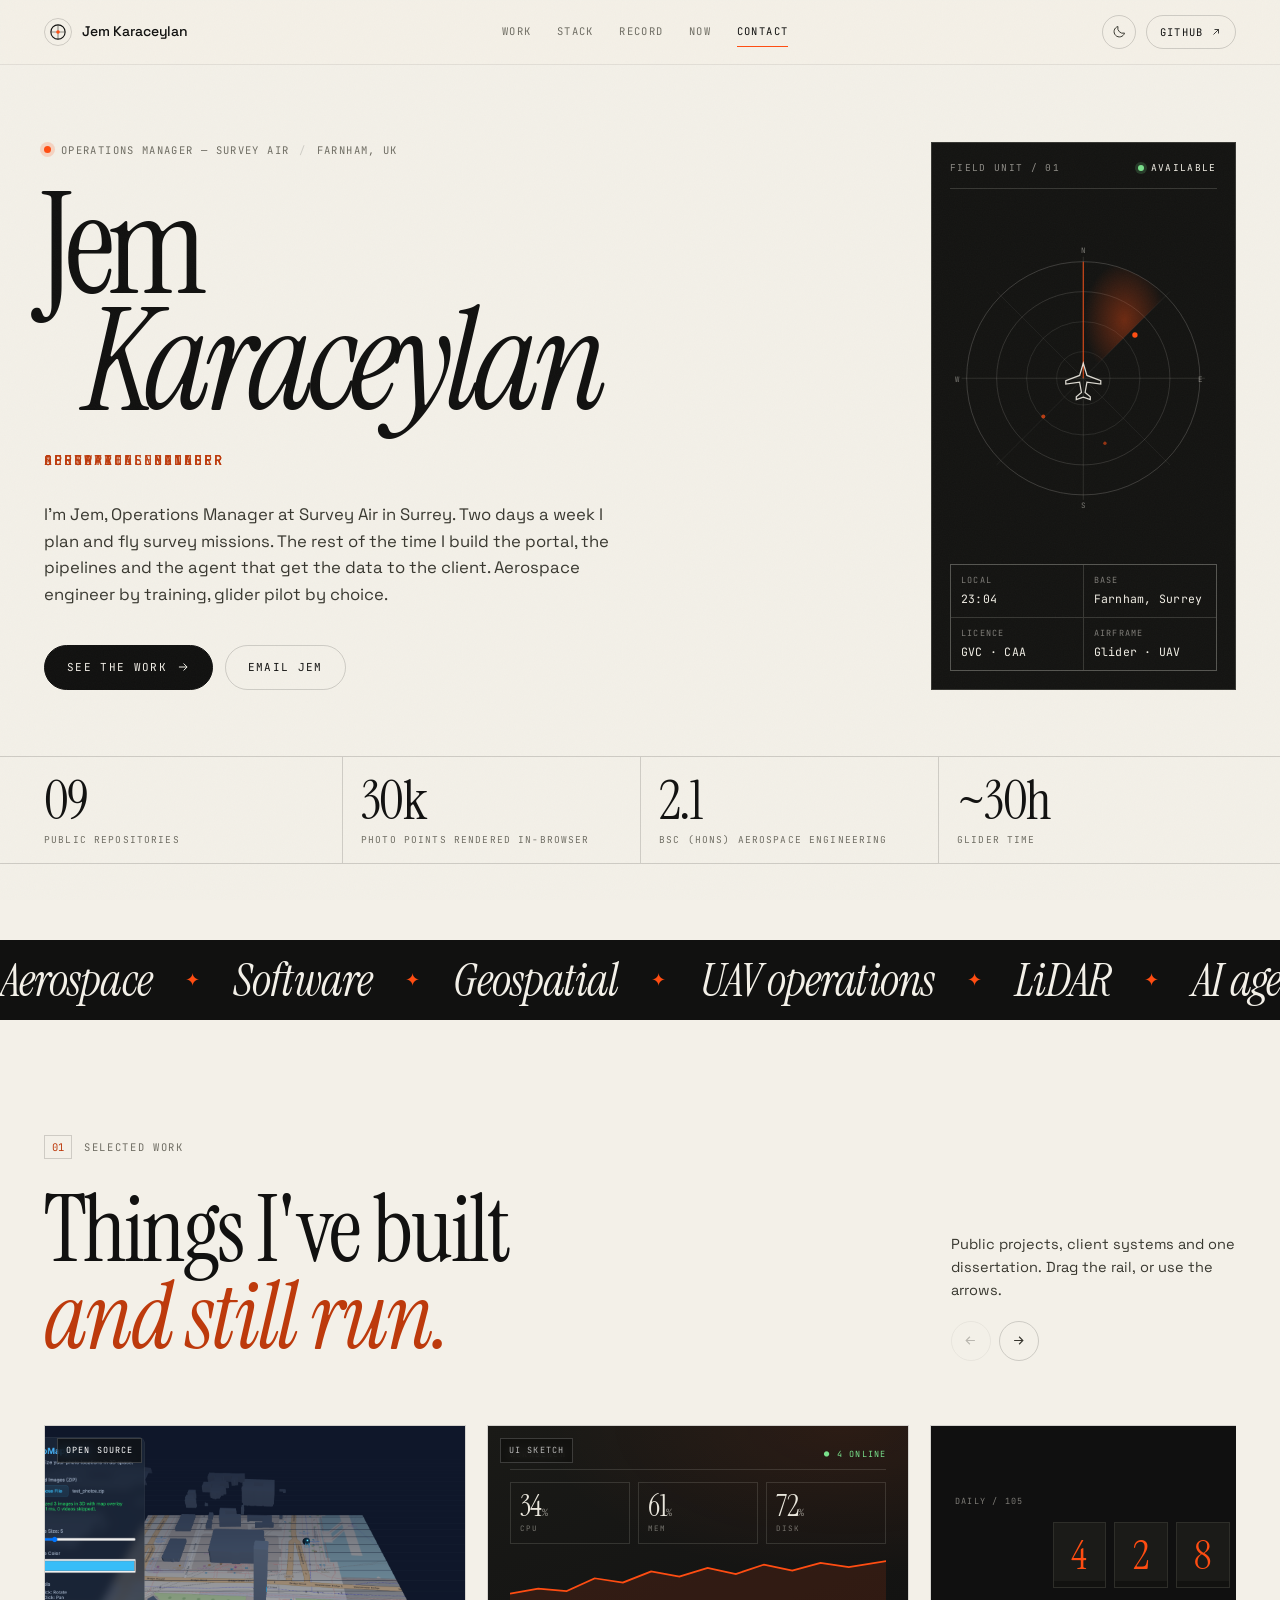
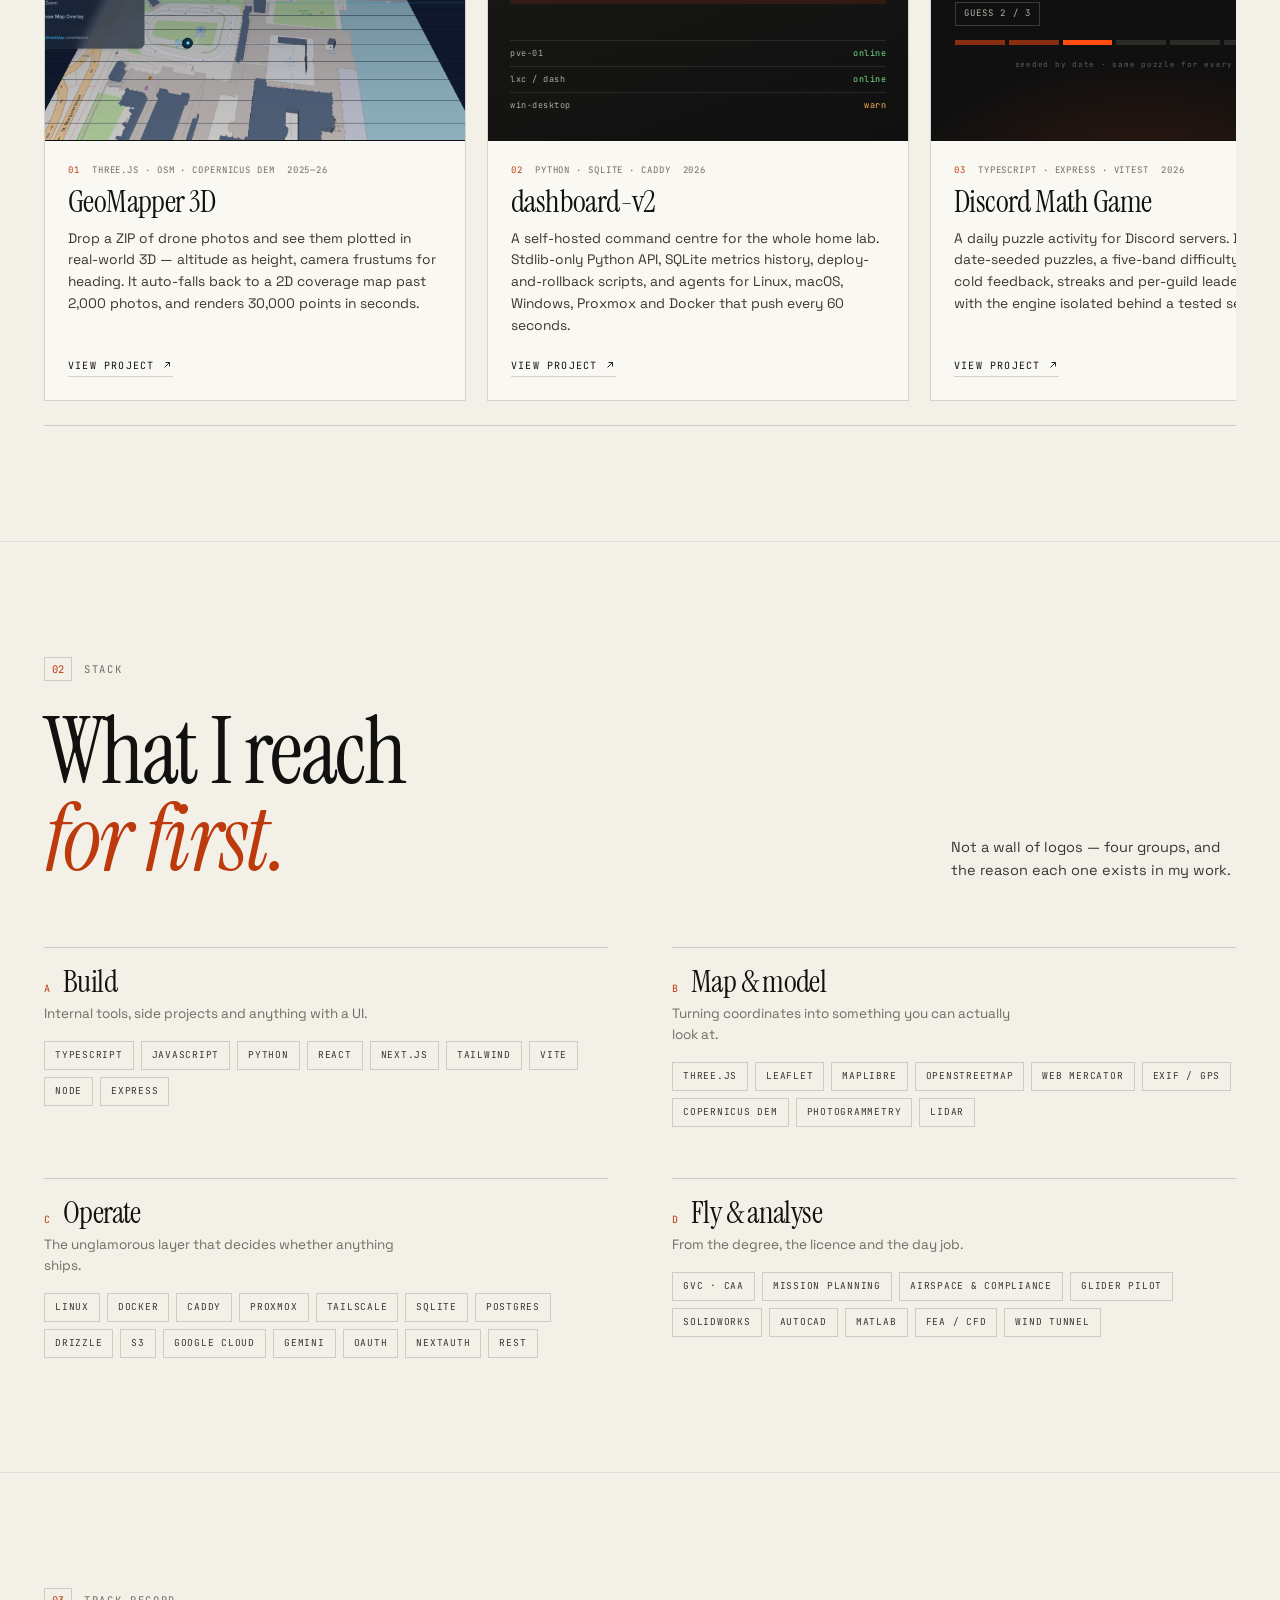
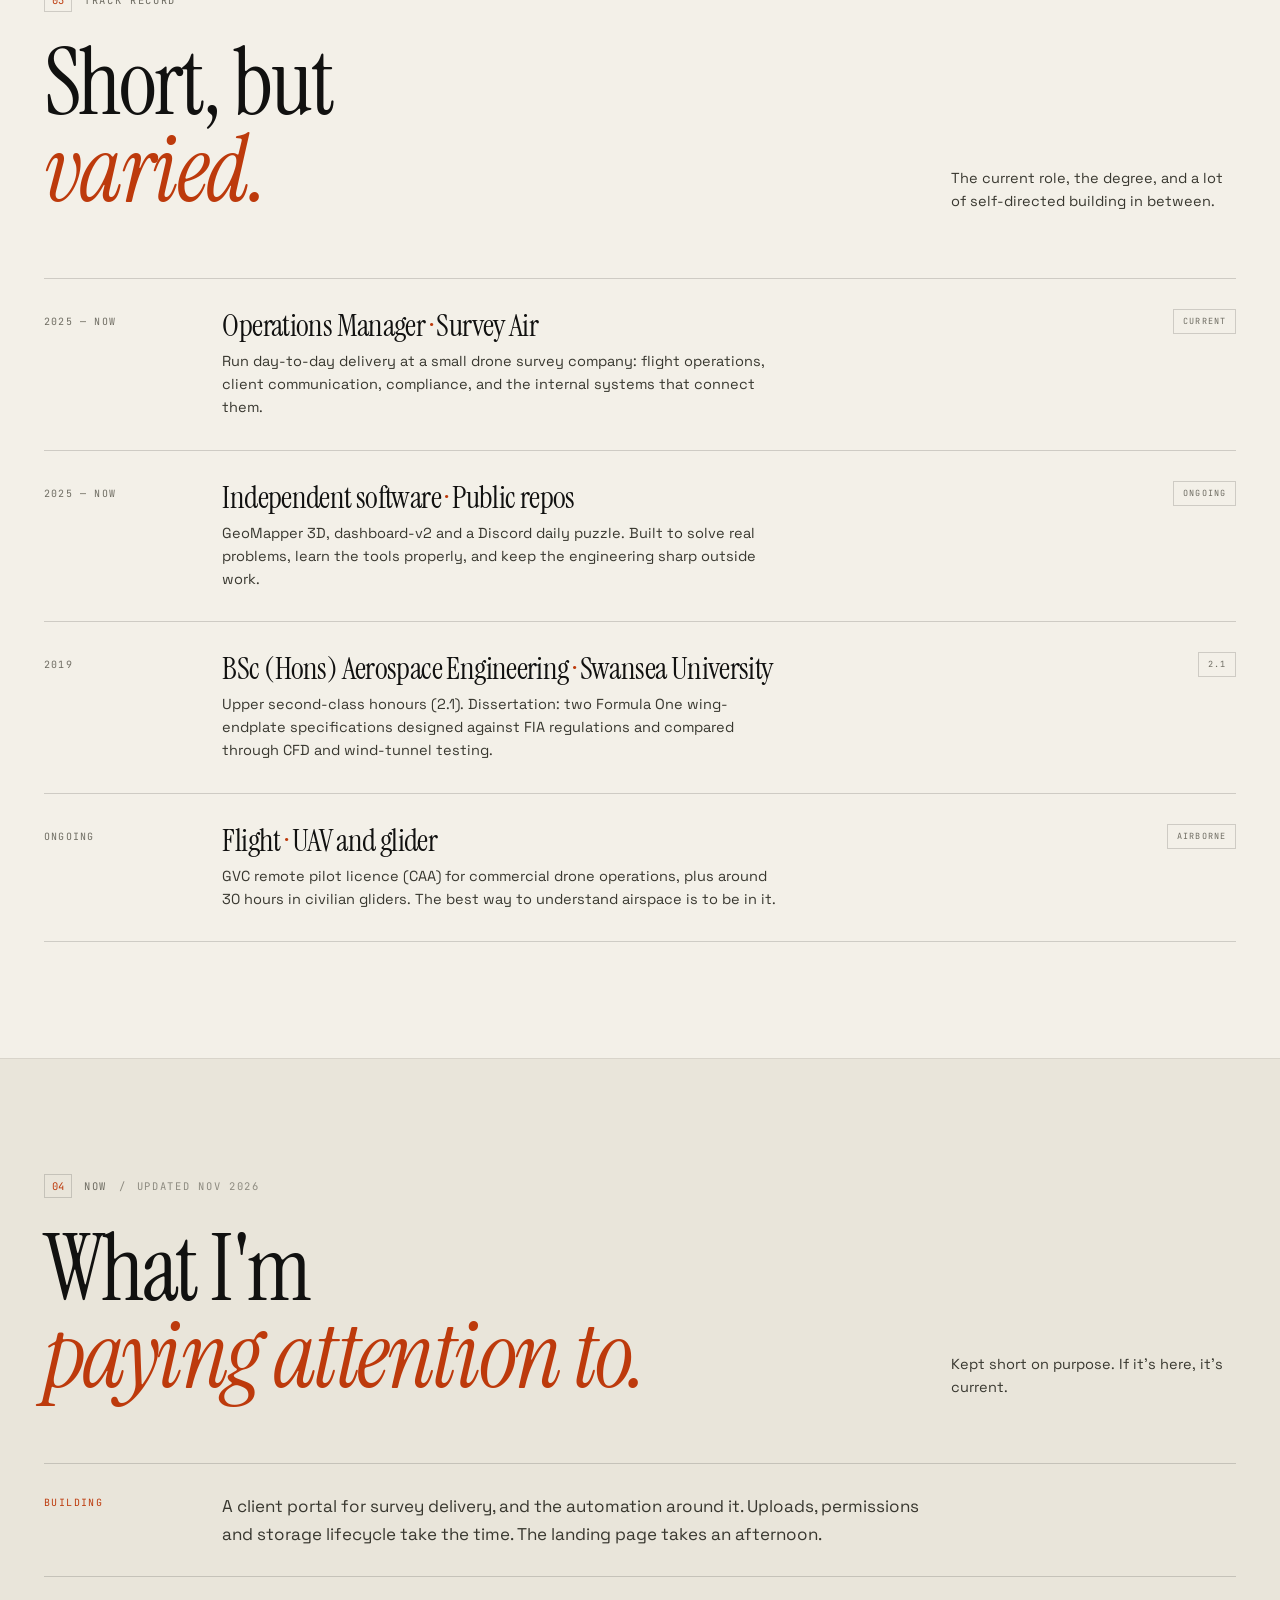
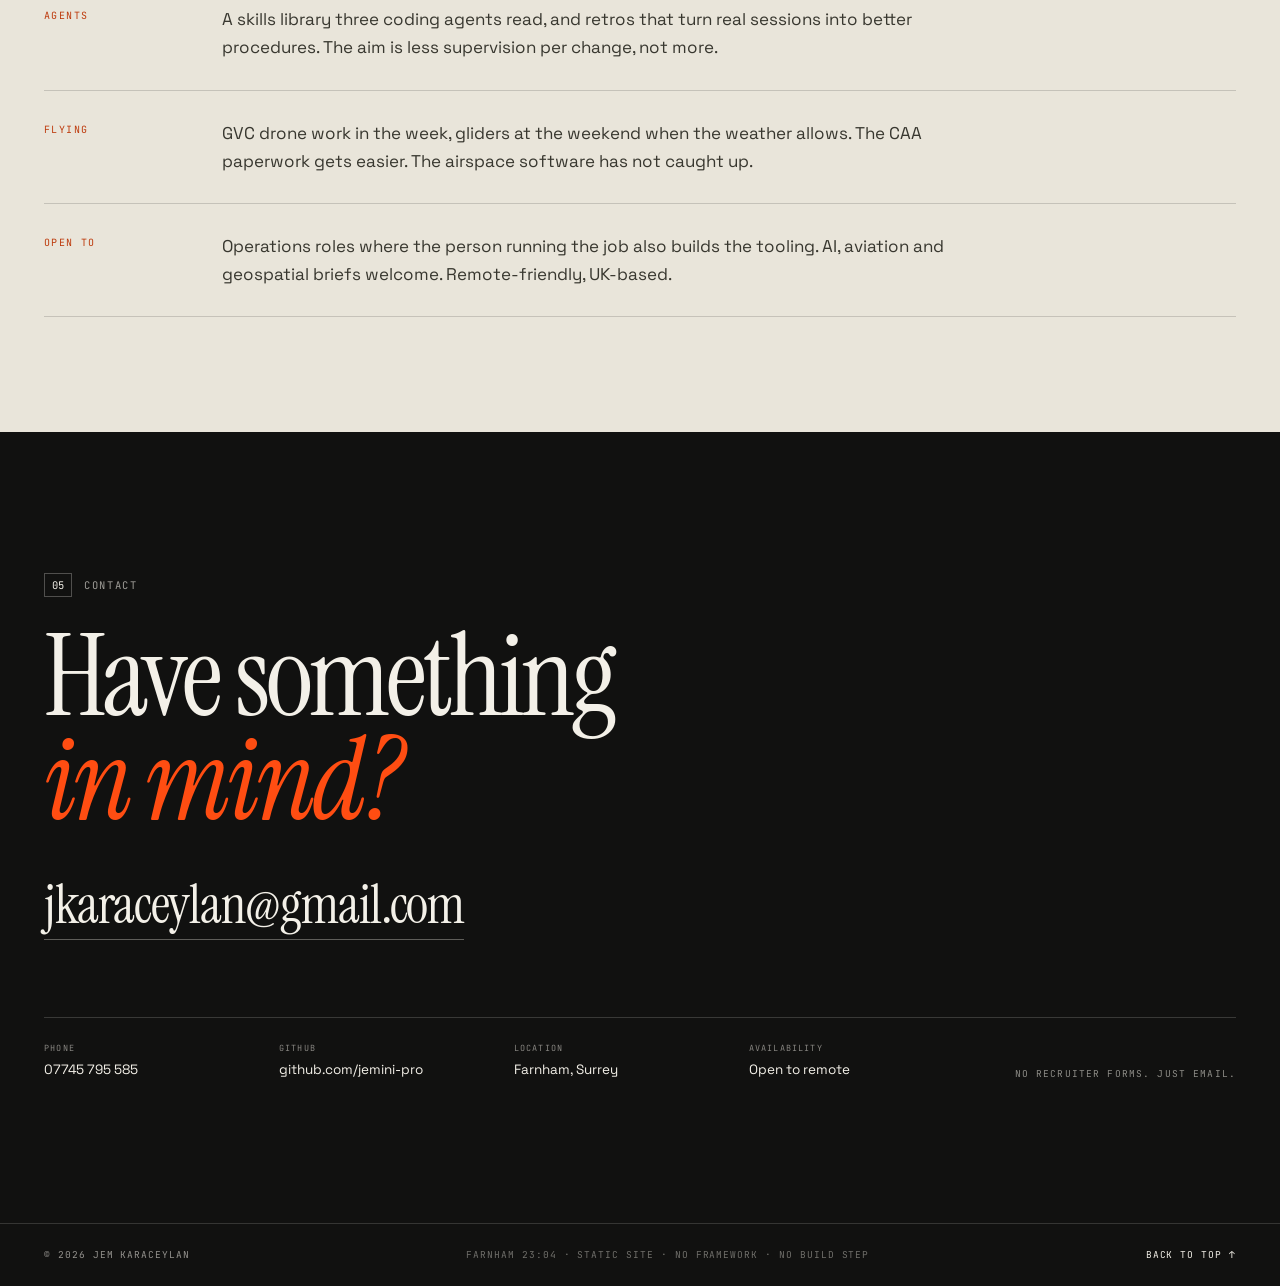
==== commit 2603cecb: "content(about-me): refresh page with November 2026 copy Hero, three cards, stack, selected work and " ====
--- a/index.html
+++ b/index.html
@@ -3,8 +3,8 @@
 <head>
   <meta charset="utf-8" />
   <meta name="viewport" content="width=device-width,initial-scale=1" />
-  <title>Jem Karaceylan — Operations Manager, aerospace &amp; software engineer</title>
-  <meta name="description" content="Jem Karaceylan is Operations Manager at Survey Air, a drone survey startup, and builds the software behind it — geospatial tools, dashboards and AI agents. BSc Aerospace Engineering, Farnham UK." />
+  <title>Jem Karaceylan — Building the software behind drone survey work</title>
+  <meta name="description" content="Operations Manager at a drone survey company. Flight ops, photogrammetry and LiDAR on site. Client portals, pipelines and agents in code. Farnham, UK." />
   <link rel="canonical" href="https://jemini-pro.github.io/about-me/" />
   <meta name="author" content="Jem Karaceylan" />
   <meta name="color-scheme" content="light dark" />
@@ -13,21 +13,21 @@
 
   <!-- Open Graph -->
   <meta property="og:type" content="website" />
-  <meta property="og:title" content="Jem Karaceylan — Operations Manager, aerospace &amp; software engineer" />
-  <meta property="og:description" content="Operations Manager at Survey Air. Aerospace engineer and software builder — geospatial tools, dashboards, AI agents. Farnham, UK." />
+  <meta property="og:title" content="Jem Karaceylan — Building the software behind drone survey work" />
+  <meta property="og:description" content="Operations Manager at a drone survey company. Flight ops, photogrammetry and LiDAR on site. Client portals, pipelines and agents in code. Farnham, UK." />
   <meta property="og:url" content="https://jemini-pro.github.io/about-me/" />
   <meta property="og:image" content="https://jemini-pro.github.io/about-me/og.png" />
   <meta property="og:image:width" content="1200" />
   <meta property="og:image:height" content="630" />
   <meta property="og:image:type" content="image/png" />
-  <meta property="og:image:alt" content="Jem Karaceylan — Operations Manager at Survey Air. Aerospace engineer and software builder." />
+  <meta property="og:image:alt" content="Jem Karaceylan — Building the software behind drone survey work." />
   <meta property="og:site_name" content="Jem Karaceylan" />
   <meta property="og:locale" content="en_GB" />
   <meta name="twitter:card" content="summary_large_image" />
-  <meta name="twitter:title" content="Jem Karaceylan — Operations Manager, aerospace &amp; software engineer" />
-  <meta name="twitter:description" content="Operations Manager at Survey Air. Aerospace engineer and software builder. AI · aviation · geospatial. Farnham, UK." />
+  <meta name="twitter:title" content="Jem Karaceylan — Building the software behind drone survey work" />
+  <meta name="twitter:description" content="Operations Manager at a drone survey company. Flight ops, photogrammetry and LiDAR. Client portals, pipelines and agents. Farnham, UK." />
   <meta name="twitter:image" content="https://jemini-pro.github.io/about-me/og.png" />
-  <meta name="twitter:image:alt" content="Jem Karaceylan — Operations Manager at Survey Air." />
+  <meta name="twitter:image:alt" content="Jem Karaceylan — Building the software behind drone survey work." />
 
   <link rel="icon" type="image/svg+xml" href="./favicon.svg" />
 
@@ -150,9 +150,9 @@
           </p>
 
           <p class="hero__lede">
-            I run operations at a drone survey startup and build the software that keeps it running —
-            photogrammetry and LiDAR pipelines, project dashboards, and agents for the routine work.
-            Aerospace engineering degree, GVC drone licence, glider pilot.
+            I'm Jem, Operations Manager at Survey Air in Surrey. Two days a week I plan and fly survey
+            missions. The rest of the time I build the portal, the pipelines and the agent that get the
+            data to the client. Aerospace engineer by training, glider pilot by choice.
           </p>
 
           <div class="hero__ctas">
@@ -208,7 +208,7 @@
 
           <dl class="panel__readouts">
             <div><dt>Local</dt><dd id="clock" data-clock>—:—</dd></div>
-            <div><dt>Position</dt><dd>51.21°N 0.80°W</dd></div>
+            <div><dt>Base</dt><dd>Farnham, Surrey</dd></div>
             <div><dt>Licence</dt><dd>GVC · CAA</dd></div>
             <div><dt>Airframe</dt><dd>Glider · UAV</dd></div>
           </dl>
@@ -226,7 +226,7 @@
         </div>
         <div class="stat">
           <span class="stat__value" data-count="2.1" data-decimals="1">2.1</span>
-          <span class="stat__label">BSc Aerospace Engineering</span>
+          <span class="stat__label">BSc (Hons) Aerospace Engineering</span>
         </div>
         <div class="stat">
           <span class="stat__value" data-prefix="~" data-count="30" data-suffix="h">~30h</span>
@@ -367,6 +367,30 @@
             </li>
 
             <li class="work-card">
+              <div class="work-card__visual work-card__visual--portal">
+                <div class="mini-portal" aria-hidden="true">
+                  <div class="mini-portal__bar"><span>PORTAL / PROJECTS</span><span>SSO · 3 ROLES</span></div>
+                  <ul class="mini-portal__list">
+                    <li><span class="mini-portal__dot"></span><span>Orthomosaic set</span><span class="mini-portal__state">Standard</span></li>
+                    <li><span class="mini-portal__dot"></span><span>Point cloud</span><span class="mini-portal__state">IA</span></li>
+                    <li><span class="mini-portal__dot"></span><span>Inspection set</span><span class="mini-portal__state">Glacier</span></li>
+                  </ul>
+                  <div class="mini-portal__upload">
+                    <span>UPLOAD → S3</span>
+                    <span class="mini-portal__meter"><i></i></span>
+                    <span>100%</span>
+                  </div>
+                </div>
+              </div>
+              <div class="work-card__body">
+                <p class="work-card__meta"><span class="work-card__no">05</span><span>Survey Air · client portal</span><span>2026</span></p>
+                <h3 class="work-card__title">Client portal</h3>
+                <p class="work-card__text">A Next.js portal replacing a WordPress and FTP delivery flow. Google SSO, role-based project access, browser-to-S3 multipart uploads, and scheduled storage moves from Standard to IA to Glacier. The app server never touches file data.</p>
+                <span class="work-card__link work-card__link--static">Private · employed work</span>
+              </div>
+            </li>
+
+            <li class="work-card">
               <div class="work-card__visual">
                 <svg class="survey-figure" viewBox="0 0 480 300" role="img" aria-label="Abstract point cloud and flight path over contour lines">
                   <g fill="none" stroke="currentColor" opacity=".18">
@@ -396,10 +420,31 @@
                 </svg>
               </div>
               <div class="work-card__body">
-                <p class="work-card__meta"><span class="work-card__no">05</span><span>Photogrammetry · LiDAR · Automation</span><span>2025—now</span></p>
+                <p class="work-card__meta"><span class="work-card__no">06</span><span>Photogrammetry · LiDAR · Automation</span><span>2025—now</span></p>
                 <h3 class="work-card__title">Survey Air tooling</h3>
-                <p class="work-card__text">The software behind a three-person drone survey company: batch processing for photogrammetry and LiDAR, project reporting, and an agent that handles routine client interactions. Private by nature — it's employed work.</p>
-                <span class="work-card__link work-card__link--static">Private · client systems</span>
+                <p class="work-card__text">The machinery behind the deliverables at a small drone survey company: batch scripts for photogrammetry and LiDAR, a DNG to JPEG pipeline, a CLIP image sorter and a volume calculator for point clouds. Each one took a manual step out of the week.</p>
+                <span class="work-card__link work-card__link--static">Private · employed work</span>
+              </div>
+            </li>
+
+            <li class="work-card">
+              <div class="work-card__visual work-card__visual--skills">
+                <div class="mini-skills" aria-hidden="true">
+                  <div class="mini-skills__bar"><span>SKILLS / CORE</span><span>3 HARNESSES</span></div>
+                  <ul class="mini-skills__tree">
+                    <li><span>review/</span><em>shared</em></li>
+                    <li><span>tdd/</span><em>shared</em></li>
+                    <li><span>diagnose/</span><em>shared</em></li>
+                  </ul>
+                  <div class="mini-skills__targets"><span>Claude Code</span><span>Codex</span><span>Hermes</span></div>
+                  <p class="mini-skills__foot">projection · shell-tested</p>
+                </div>
+              </div>
+              <div class="work-card__body">
+                <p class="work-card__meta"><span class="work-card__no">07</span><span>Agent tooling · Markdown</span><span>2026</span></p>
+                <h3 class="work-card__title">Skills library</h3>
+                <p class="work-card__text">One set of procedures shared by three coding agents. Each skill keeps a shared core plus per-harness frontmatter, and a projection script installs them into Claude Code, Codex and Hermes. Shell tests gate the projection.</p>
+                <span class="work-card__link work-card__link--static">Private · not public</span>
               </div>
             </li>
 
@@ -437,7 +482,7 @@
           <div class="stack__head"><span class="stack__no">A</span><h3>Build</h3></div>
           <p class="stack__note">Internal tools, side projects and anything with a UI.</p>
           <ul class="chips">
-            <li>TypeScript</li><li>JavaScript</li><li>Python</li><li>React</li><li>Next.js</li><li>Vite</li><li>Node</li><li>Express</li>
+            <li>TypeScript</li><li>JavaScript</li><li>Python</li><li>React</li><li>Next.js</li><li>Tailwind</li><li>Vite</li><li>Node</li><li>Express</li>
           </ul>
         </article>
 
@@ -445,7 +490,7 @@
           <div class="stack__head"><span class="stack__no">B</span><h3>Map &amp; model</h3></div>
           <p class="stack__note">Turning coordinates into something you can actually look at.</p>
           <ul class="chips">
-            <li>Three.js</li><li>Leaflet</li><li>OpenStreetMap</li><li>Web Mercator</li><li>EXIF / GPS</li><li>Copernicus DEM</li><li>Photogrammetry</li><li>LiDAR</li>
+            <li>Three.js</li><li>Leaflet</li><li>MapLibre</li><li>OpenStreetMap</li><li>Web Mercator</li><li>EXIF / GPS</li><li>Copernicus DEM</li><li>Photogrammetry</li><li>LiDAR</li>
           </ul>
         </article>
 
@@ -453,7 +498,7 @@
           <div class="stack__head"><span class="stack__no">C</span><h3>Operate</h3></div>
           <p class="stack__note">The unglamorous layer that decides whether anything ships.</p>
           <ul class="chips">
-            <li>Linux</li><li>Docker</li><li>Caddy</li><li>Proxmox</li><li>Tailscale</li><li>SQLite</li><li>Google Cloud</li><li>Gemini</li><li>OAuth</li><li>REST</li>
+            <li>Linux</li><li>Docker</li><li>Caddy</li><li>Proxmox</li><li>Tailscale</li><li>SQLite</li><li>Postgres</li><li>Drizzle</li><li>S3</li><li>Google Cloud</li><li>Gemini</li><li>OAuth</li><li>NextAuth</li><li>REST</li>
           </ul>
         </article>
 
@@ -485,7 +530,7 @@
             <span class="timeline__year">2025 — now</span>
             <div class="timeline__body">
               <h3>Operations Manager <span>·</span> Survey Air</h3>
-              <p>Run day-to-day delivery at a three-person drone survey startup: flight operations, client communication, compliance, and the internal systems that connect them.</p>
+              <p>Run day-to-day delivery at a small drone survey company: flight operations, client communication, compliance, and the internal systems that connect them.</p>
             </div>
             <span class="timeline__tag">Current</span>
           </li>
@@ -500,7 +545,7 @@
           <li class="timeline__item">
             <span class="timeline__year">2019</span>
             <div class="timeline__body">
-              <h3>BSc Aerospace Engineering <span>·</span> Swansea University</h3>
+              <h3>BSc (Hons) Aerospace Engineering <span>·</span> Swansea University</h3>
               <p>Upper second-class honours (2.1). Dissertation: two Formula One wing-endplate specifications designed against FIA regulations and compared through CFD and wind-tunnel testing.</p>
             </div>
             <span class="timeline__tag">2.1</span>
@@ -533,19 +578,19 @@
         <ul class="now__list">
           <li class="now__item">
             <span class="now__label">Building</span>
-            <p class="now__text"><strong>dashboard-v2</strong> — a command centre for the home lab: a stdlib Python API, SQLite metrics history, and agents on Linux, macOS, Windows, Proxmox and Docker. Most of it lives behind a tailnet.</p>
+            <p class="now__text">A client portal for survey delivery, and the automation around it. Uploads, permissions and storage lifecycle take the time. The landing page takes an afternoon.</p>
           </li>
           <li class="now__item">
-            <span class="now__label">Shipping</span>
-            <p class="now__text">Internal tooling at Survey Air — pipeline automation, project dashboards, and an agent for routine client work. The kind of software that never gets a landing page but keeps the business moving.</p>
+            <span class="now__label">Agents</span>
+            <p class="now__text">A skills library three coding agents read, and retros that turn real sessions into better procedures. The aim is less supervision per change, not more.</p>
           </li>
           <li class="now__item">
             <span class="now__label">Flying</span>
-            <p class="now__text">GVC drone operations during the week, gliders at the weekend. The CAA paperwork gets easier; the software for unmanned airspace still hasn't caught up.</p>
+            <p class="now__text">GVC drone work in the week, gliders at the weekend when the weather allows. The CAA paperwork gets easier. The airspace software has not caught up.</p>
           </li>
           <li class="now__item">
             <span class="now__label">Open to</span>
-            <p class="now__text">Software-leaning operations roles, or contract work where the brief sits across AI, aviation and geospatial. Remote-friendly, UK-based.</p>
+            <p class="now__text">Operations roles where the person running the job also builds the tooling. AI, aviation and geospatial briefs welcome. Remote-friendly, UK-based.</p>
           </li>
         </ul>
       </div>
--- a/styles.css
+++ b/styles.css
@@ -942,6 +942,92 @@
   text-align: center;
 }
 
+/* ---------- Mini portal + skills (project visuals) ---------- */
+.work-card__visual--portal,
+.work-card__visual--skills { background: #101010; }
+.mini-portal,
+.mini-skills {
+  width: 100%;
+  height: 100%;
+  padding: clamp(16px, 2vw, 24px);
+  display: flex;
+  flex-direction: column;
+  justify-content: center;
+  gap: 14px;
+  font-family: var(--font-mono);
+  color: #e9e6dc;
+  background:
+    radial-gradient(90% 70% at 50% 120%, rgba(255, 77, 18, 0.14), transparent 65%),
+    #101010;
+}
+.mini-portal__bar,
+.mini-skills__bar {
+  display: flex;
+  justify-content: space-between;
+  font-size: 8.5px;
+  letter-spacing: 0.14em;
+  color: rgba(233, 230, 220, 0.5);
+  padding-bottom: 9px;
+  border-bottom: 1px solid rgba(233, 230, 220, 0.16);
+}
+.mini-portal__list { display: flex; flex-direction: column; gap: 8px; }
+.mini-portal__list li {
+  display: grid;
+  grid-template-columns: 8px 1fr auto;
+  align-items: center;
+  gap: 10px;
+  padding: 7px 9px;
+  background: #171714;
+  border: 1px solid #272722;
+  font-size: 9.5px;
+  letter-spacing: 0.06em;
+  text-transform: uppercase;
+  color: rgba(233, 230, 220, 0.8);
+}
+.mini-portal__dot { width: 5px; height: 5px; border-radius: 50%; background: var(--signal); }
+.mini-portal__state { color: rgba(233, 230, 220, 0.45); font-size: 8px; letter-spacing: 0.12em; }
+.mini-portal__upload {
+  display: flex;
+  align-items: center;
+  gap: 9px;
+  font-size: 8px;
+  letter-spacing: 0.12em;
+  text-transform: uppercase;
+  color: rgba(233, 230, 220, 0.55);
+}
+.mini-portal__meter { flex: 1; height: 3px; background: #2a2a26; }
+.mini-portal__meter i { display: block; width: 100%; height: 100%; background: var(--signal); }
+
+.mini-skills__tree { display: flex; flex-direction: column; gap: 7px; }
+.mini-skills__tree li {
+  display: flex;
+  justify-content: space-between;
+  align-items: center;
+  padding: 6px 9px;
+  border-left: 1px solid rgba(233, 230, 220, 0.2);
+  font-size: 9.5px;
+  letter-spacing: 0.04em;
+  color: rgba(233, 230, 220, 0.82);
+}
+.mini-skills__tree em {
+  font-style: normal;
+  font-size: 7.5px;
+  letter-spacing: 0.14em;
+  text-transform: uppercase;
+  color: rgba(233, 230, 220, 0.38);
+}
+.mini-skills__targets { display: flex; gap: 5px; flex-wrap: wrap; }
+.mini-skills__targets span {
+  padding: 4px 8px;
+  border: 1px solid rgba(233, 230, 220, 0.2);
+  font-size: 8px;
+  letter-spacing: 0.1em;
+  text-transform: uppercase;
+  color: rgba(233, 230, 220, 0.72);
+}
+.mini-skills__targets span:first-child { border-color: var(--signal); color: var(--signal); }
+.mini-skills__foot { font-size: 7.5px; letter-spacing: 0.1em; text-align: center; color: rgba(233, 230, 220, 0.36); }
+
 /* ---------- Figures (project visuals) ---------- */
 .work-card__visual--figure { background: #121210; }
 .f1-figure,
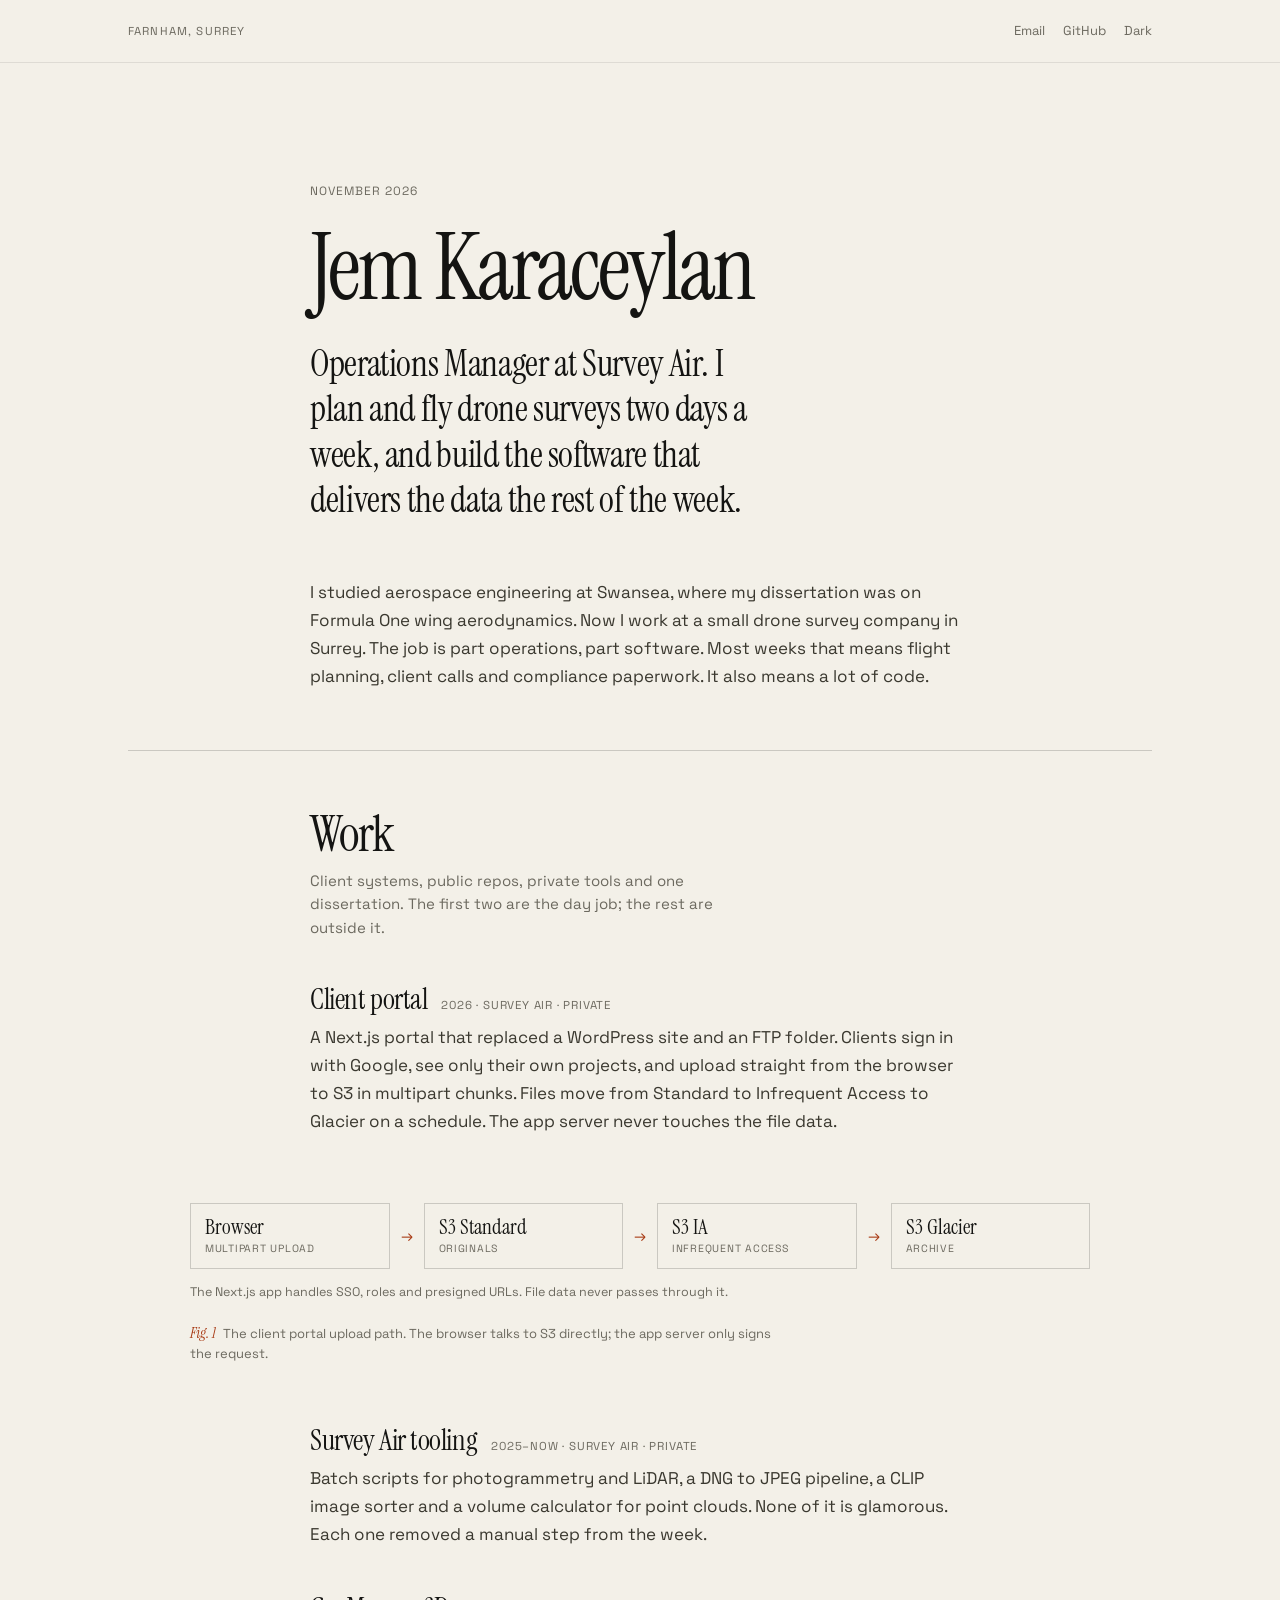
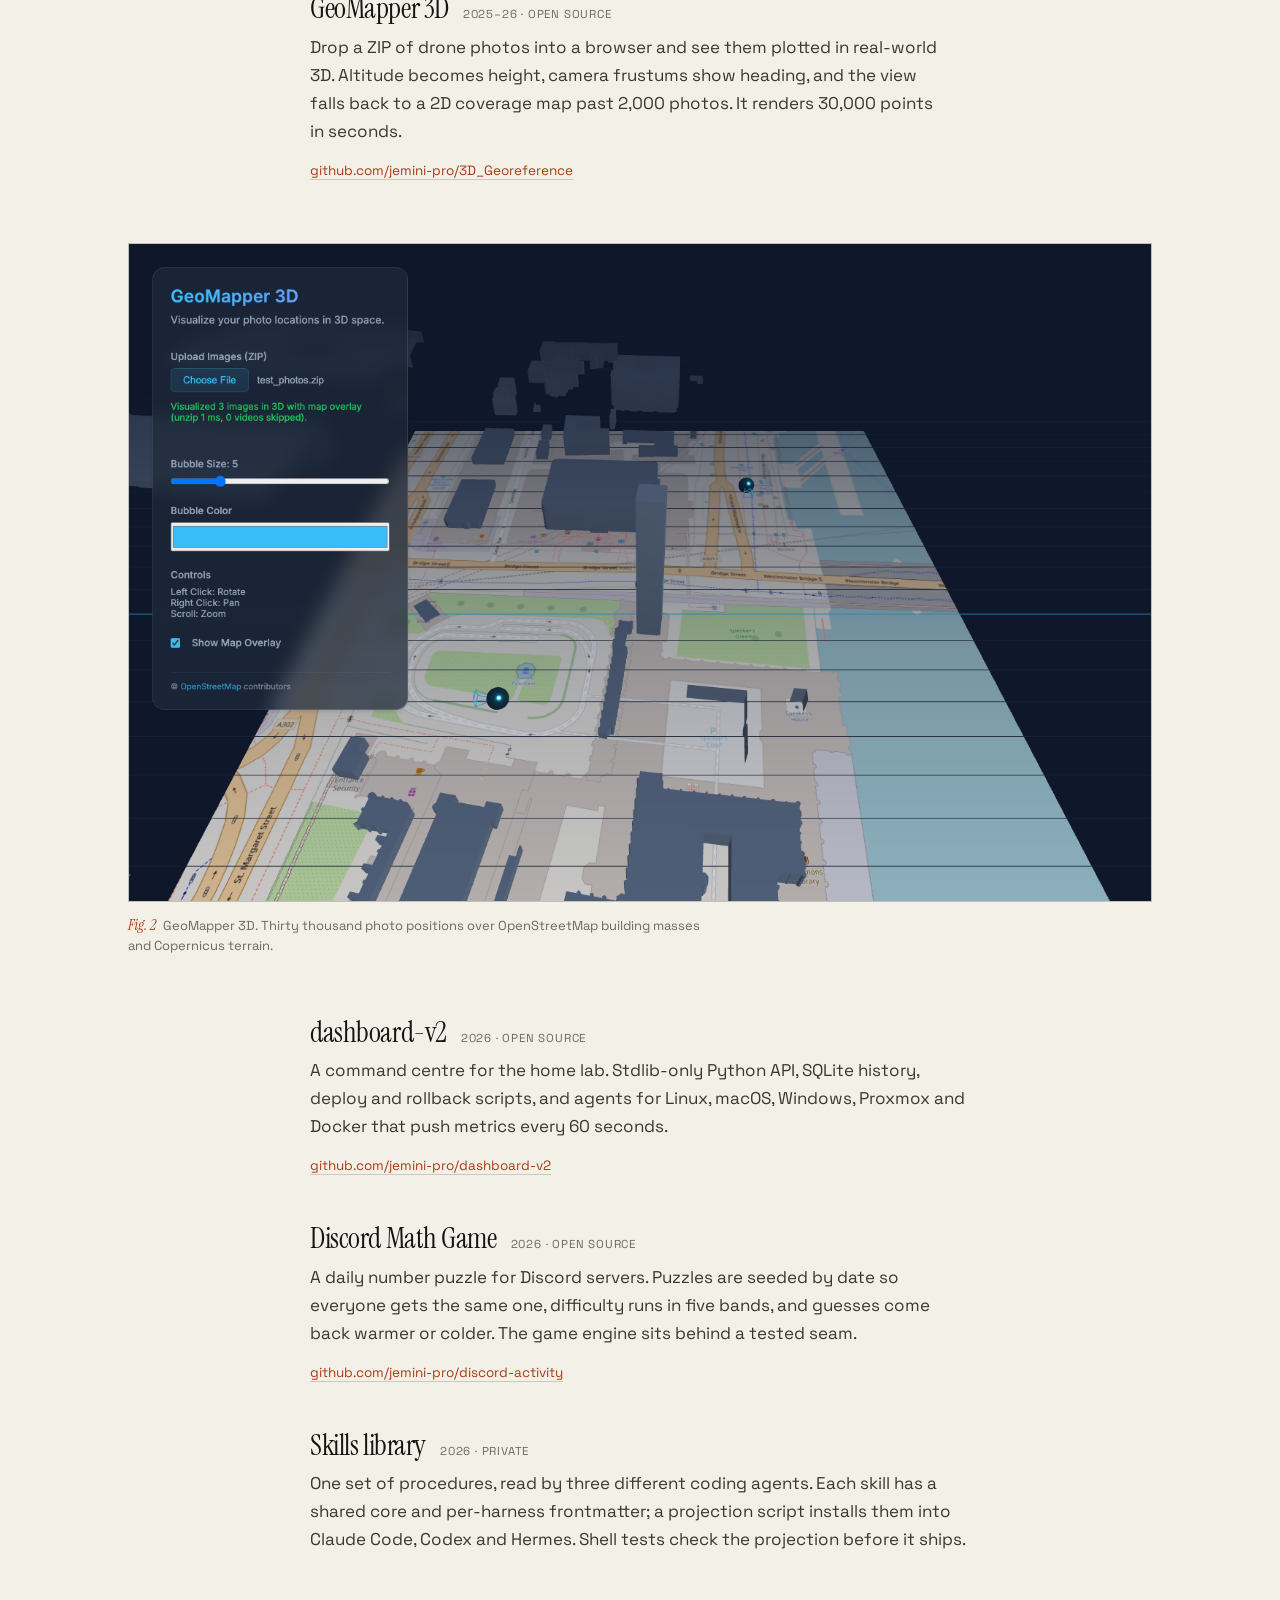
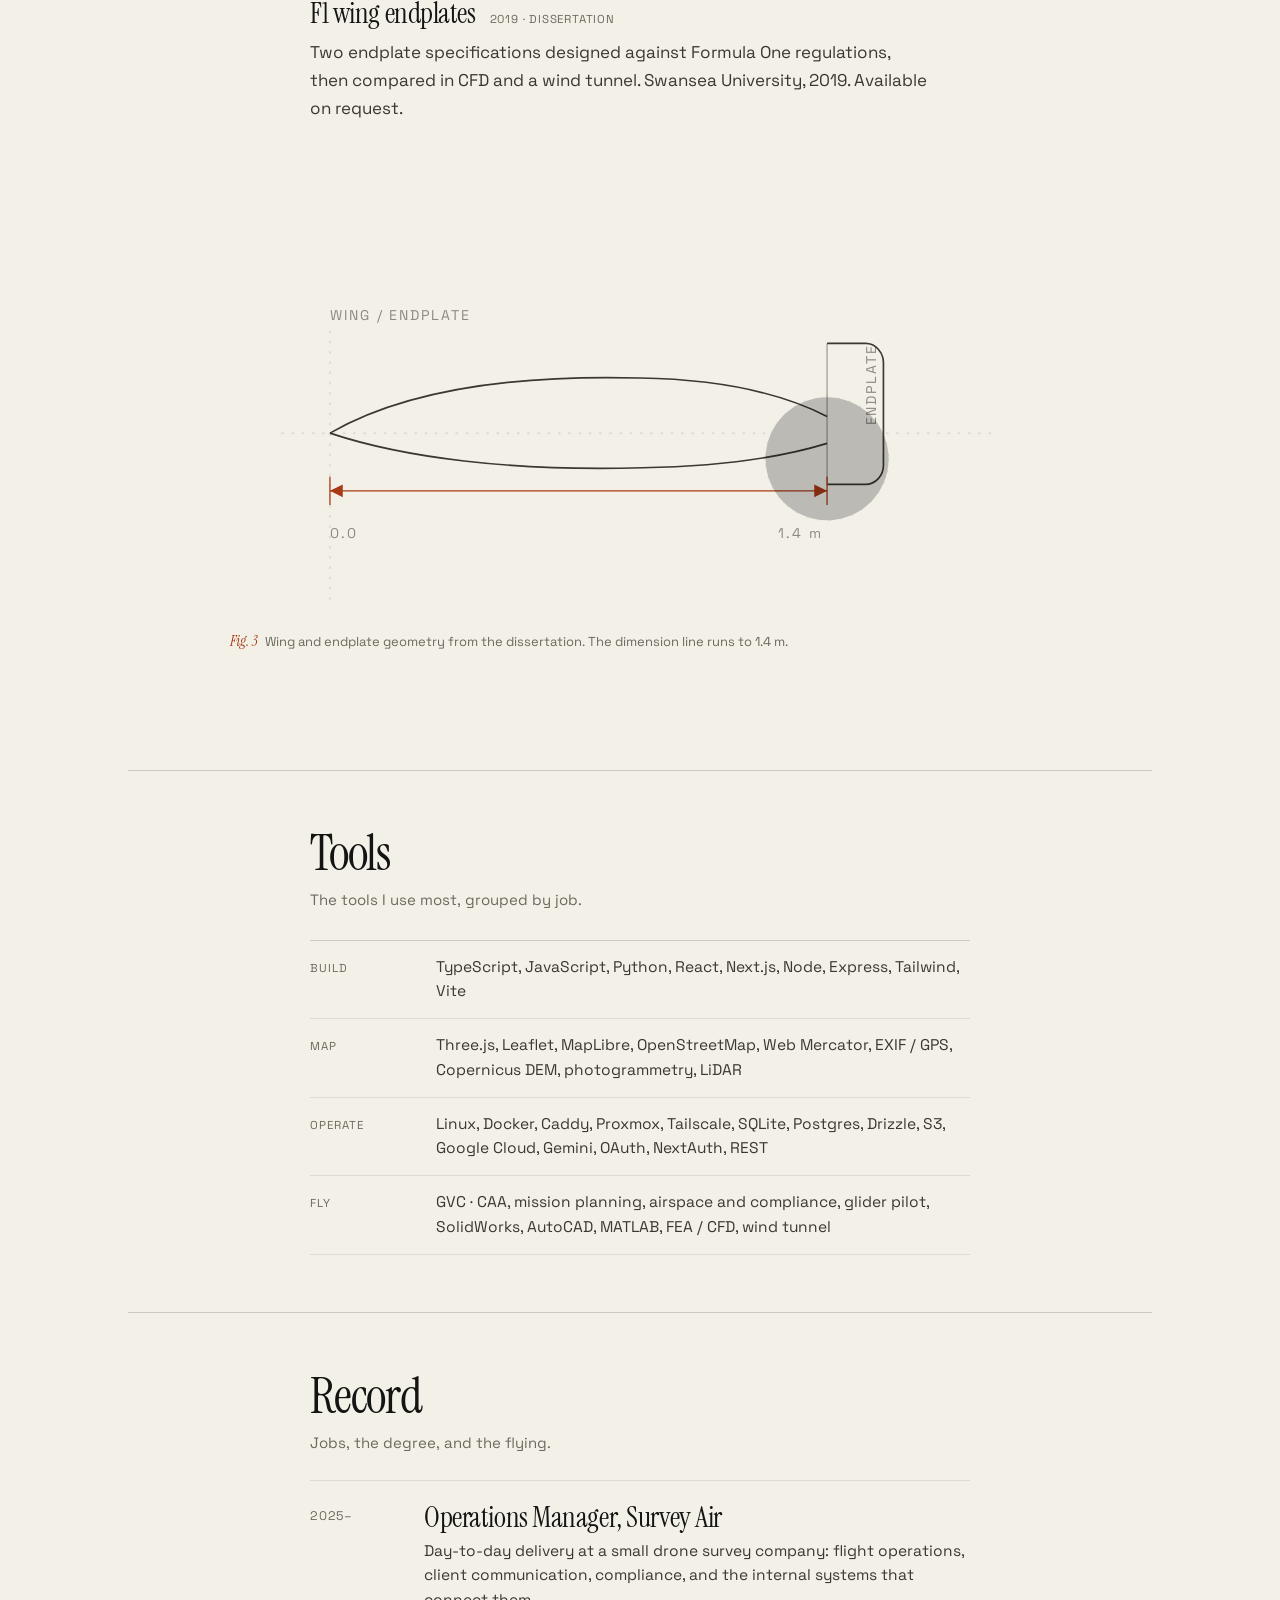
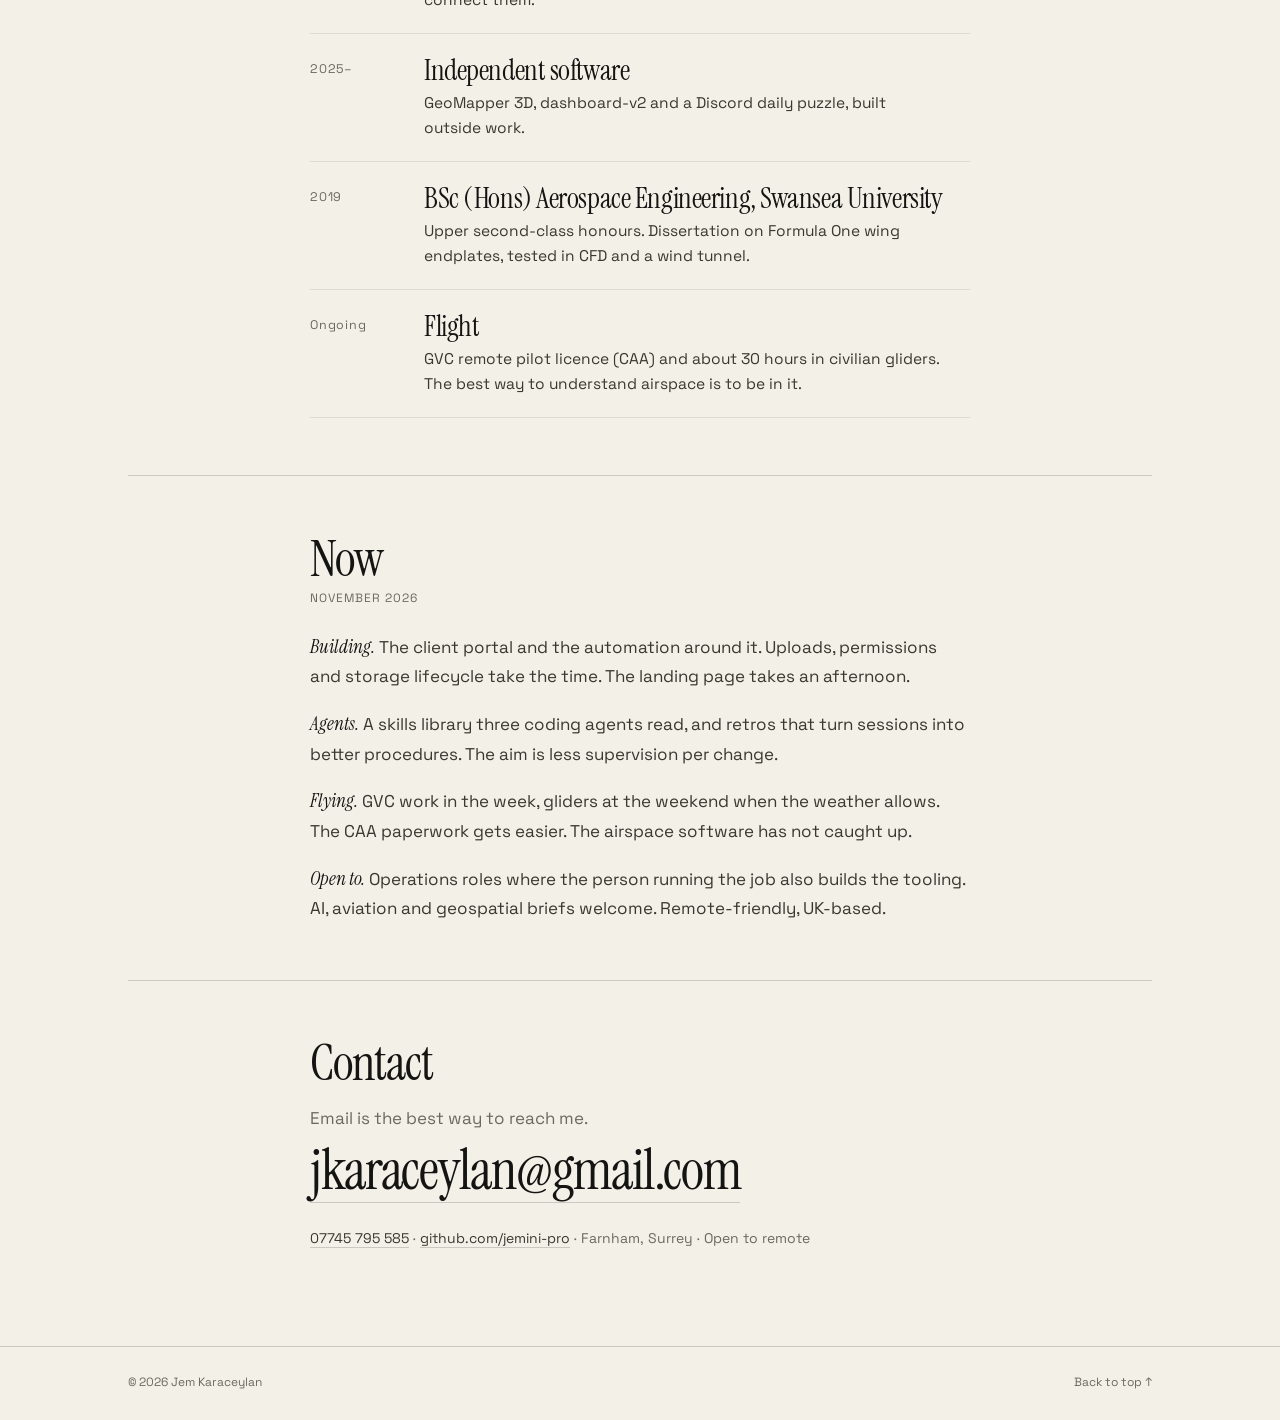
==== commit 3912b6d2: "design(about-me): rebuild as a subtractive editorial page Replace the kinetic editorial chassis with" ====
--- a/index.html
+++ b/index.html
@@ -3,8 +3,8 @@
 <head>
   <meta charset="utf-8" />
   <meta name="viewport" content="width=device-width,initial-scale=1" />
-  <title>Jem Karaceylan — Building the software behind drone survey work</title>
-  <meta name="description" content="Operations Manager at a drone survey company. Flight ops, photogrammetry and LiDAR on site. Client portals, pipelines and agents in code. Farnham, UK." />
+  <title>Jem Karaceylan — Operations Manager, Survey Air</title>
+  <meta name="description" content="Operations Manager at Survey Air in Surrey. Drone survey operations, photogrammetry and LiDAR, and the software that delivers the data." />
   <link rel="canonical" href="https://jemini-pro.github.io/about-me/" />
   <meta name="author" content="Jem Karaceylan" />
   <meta name="color-scheme" content="light dark" />
@@ -13,27 +13,27 @@
 
   <!-- Open Graph -->
   <meta property="og:type" content="website" />
-  <meta property="og:title" content="Jem Karaceylan — Building the software behind drone survey work" />
-  <meta property="og:description" content="Operations Manager at a drone survey company. Flight ops, photogrammetry and LiDAR on site. Client portals, pipelines and agents in code. Farnham, UK." />
+  <meta property="og:title" content="Jem Karaceylan — Operations Manager, Survey Air" />
+  <meta property="og:description" content="Operations Manager at Survey Air in Surrey. Drone survey operations, photogrammetry and LiDAR, and the software that delivers the data." />
   <meta property="og:url" content="https://jemini-pro.github.io/about-me/" />
   <meta property="og:image" content="https://jemini-pro.github.io/about-me/og.png" />
   <meta property="og:image:width" content="1200" />
   <meta property="og:image:height" content="630" />
   <meta property="og:image:type" content="image/png" />
-  <meta property="og:image:alt" content="Jem Karaceylan — Building the software behind drone survey work." />
+  <meta property="og:image:alt" content="Jem Karaceylan — Operations Manager at Survey Air." />
   <meta property="og:site_name" content="Jem Karaceylan" />
   <meta property="og:locale" content="en_GB" />
   <meta name="twitter:card" content="summary_large_image" />
-  <meta name="twitter:title" content="Jem Karaceylan — Building the software behind drone survey work" />
-  <meta name="twitter:description" content="Operations Manager at a drone survey company. Flight ops, photogrammetry and LiDAR. Client portals, pipelines and agents. Farnham, UK." />
+  <meta name="twitter:title" content="Jem Karaceylan — Operations Manager, Survey Air" />
+  <meta name="twitter:description" content="Operations Manager at Survey Air in Surrey. Drone survey operations, photogrammetry and LiDAR, and the software that delivers the data." />
   <meta name="twitter:image" content="https://jemini-pro.github.io/about-me/og.png" />
-  <meta name="twitter:image:alt" content="Jem Karaceylan — Building the software behind drone survey work." />
+  <meta name="twitter:image:alt" content="Jem Karaceylan — Operations Manager at Survey Air." />
 
   <link rel="icon" type="image/svg+xml" href="./favicon.svg" />
 
   <link rel="preconnect" href="https://fonts.googleapis.com" />
   <link rel="preconnect" href="https://fonts.gstatic.com" crossorigin />
-  <link rel="stylesheet" href="https://fonts.googleapis.com/css2?family=Instrument+Serif:ital@0;1&family=Space+Grotesk:wght@300..700&family=JetBrains+Mono:wght@400;500&display=swap" />
+  <link rel="stylesheet" href="https://fonts.googleapis.com/css2?family=Instrument+Serif:ital@0;1&family=Space+Grotesk:wght@400&display=swap" />
 
   <!-- Set theme before first paint so there is no flash -->
   <script>
@@ -46,6 +46,7 @@
   </script>
 
   <link rel="stylesheet" href="./styles.css" />
+  <noscript><style>.theme-toggle { display: none; }</style></noscript>
 
   <script type="application/ld+json">
   {
@@ -78,550 +79,248 @@
 <body>
   <a class="skip-link" href="#main">Skip to content</a>
 
-  <div class="progress" aria-hidden="true"><span id="progress-bar"></span></div>
-
-  <header class="site-header" role="banner">
-    <div class="wrap site-header__inner">
-      <a class="brand" href="#top" aria-label="Jem Karaceylan — home">
-        <span class="brand__mark" aria-hidden="true">
-          <svg viewBox="0 0 24 24" fill="none" stroke="currentColor" stroke-width="1.5">
-            <circle cx="12" cy="12" r="9.5" />
-            <path d="M12 2.5v19M2.5 12h19" opacity=".45" />
-            <circle cx="12" cy="12" r="2.4" fill="currentColor" stroke="none" />
-          </svg>
-        </span>
-        <span class="brand__name">Jem Karaceylan</span>
-      </a>
-
-      <nav class="nav" aria-label="Primary">
-        <a href="#work">Work</a>
-        <a href="#stack">Stack</a>
-        <a href="#timeline">Record</a>
-        <a href="#now">Now</a>
-        <a href="#contact">Contact</a>
+  <header class="masthead">
+    <div class="page masthead__inner">
+      <p class="masthead__place">Farnham, Surrey</p>
+      <nav class="masthead__links" aria-label="Site">
+        <a href="mailto:jkaraceylan@gmail.com">Email</a>
+        <a href="https://github.com/jemini-pro" rel="me noopener">GitHub</a>
+        <button class="theme-toggle" id="theme-toggle" type="button" aria-pressed="false">Dark</button>
       </nav>
-
-      <div class="header-tools">
-        <button class="theme-toggle" id="theme-toggle" type="button" aria-label="Switch theme" aria-pressed="false">
-          <svg class="theme-toggle__sun" viewBox="0 0 24 24" fill="none" stroke="currentColor" stroke-width="1.6" aria-hidden="true">
-            <circle cx="12" cy="12" r="4" />
-            <path d="M12 2v2.5M12 19.5V22M2 12h2.5M19.5 12H22M4.9 4.9l1.8 1.8M17.3 17.3l1.8 1.8M19.1 4.9l-1.8 1.8M6.7 17.3l-1.8 1.8" />
-          </svg>
-          <svg class="theme-toggle__moon" viewBox="0 0 24 24" fill="none" stroke="currentColor" stroke-width="1.6" aria-hidden="true">
-            <path d="M20 14.5A8.5 8.5 0 0 1 9.5 4a8.5 8.5 0 1 0 10.5 10.5Z" />
-          </svg>
-        </button>
-        <a class="header-cta" href="https://github.com/jemini-pro" rel="me noopener">
-          GitHub
-          <svg viewBox="0 0 24 24" fill="none" stroke="currentColor" stroke-width="1.6" aria-hidden="true">
-            <path d="M7 17 17 7M9 7h8v8" />
-          </svg>
-        </a>
-      </div>
     </div>
   </header>
 
   <main id="main">
-
-    <!-- ============================ HERO ============================ -->
-    <section class="hero" id="top" aria-labelledby="hero-title">
-      <div class="wrap hero__grid">
-        <div class="hero__type">
-          <p class="eyebrow">
-            <span class="eyebrow__pulse" aria-hidden="true"></span>
-            Operations Manager — Survey Air
-            <span class="eyebrow__sep" aria-hidden="true">/</span>
-            Farnham, UK
-          </p>
-
-          <h1 class="hero__name" id="hero-title">
-            <span class="hero__name-line">Jem</span>
-            <span class="hero__name-line hero__name-line--italic"><em>Karaceylan</em></span>
-          </h1>
-
-          <p class="hero__roles">
-            <span class="rotator" aria-hidden="true">
-              <span class="rotator__item" style="--i:0">Operations Manager</span>
-              <span class="rotator__item" style="--i:1">Aerospace Engineer</span>
-              <span class="rotator__item" style="--i:2">Software Engineer</span>
-              <span class="rotator__item" style="--i:3">Geospatial Builder</span>
-            </span>
-            <span class="sr-only">Operations Manager, Aerospace Engineer, Software Engineer, Geospatial Builder</span>
-          </p>
-
-          <p class="hero__lede">
-            I'm Jem, Operations Manager at Survey Air in Surrey. Two days a week I plan and fly survey
-            missions. The rest of the time I build the portal, the pipelines and the agent that get the
-            data to the client. Aerospace engineer by training, glider pilot by choice.
-          </p>
-
-          <div class="hero__ctas">
-            <a class="btn btn--solid" href="#work">
-              See the work
-              <svg viewBox="0 0 24 24" fill="none" stroke="currentColor" stroke-width="1.7" aria-hidden="true"><path d="M5 12h14M13 6l6 6-6 6" /></svg>
-            </a>
-            <a class="btn btn--line" href="mailto:jkaraceylan@gmail.com">Email Jem</a>
+    <article class="page">
+
+      <header class="title-block column" id="top">
+        <p class="dateline">November 2026</p>
+        <h1>Jem Karaceylan</h1>
+        <p class="standfirst">Operations Manager at Survey Air. I plan and fly drone surveys two days a week, and build the software that delivers the data the rest of the week.</p>
+      </header>
+
+      <div class="column prose">
+        <p>I studied aerospace engineering at Swansea, where my dissertation was on Formula One wing aerodynamics. Now I work at a small drone survey company in Surrey. The job is part operations, part software. Most weeks that means flight planning, client calls and compliance paperwork. It also means a lot of code.</p>
+      </div>
+
+      <!-- ============================ WORK ============================ -->
+      <section class="movement" id="work" aria-labelledby="work-h">
+        <div class="column">
+          <h2 id="work-h">Work</h2>
+          <p class="intro">Client systems, public repos, private tools and one dissertation. The first two are the day job; the rest are outside it.</p>
+
+          <article class="entry">
+            <div class="entry__head">
+              <h3>Client portal</h3>
+              <p class="entry-meta">2026 · Survey Air · private</p>
+            </div>
+            <p>A Next.js portal that replaced a WordPress site and an FTP folder. Clients sign in with Google, see only their own projects, and upload straight from the browser to S3 in multipart chunks. Files move from Standard to Infrequent Access to Glacier on a schedule. The app server never touches the file data.</p>
+          </article>
+        </div>
+
+        <figure class="figure figure--diagram">
+          <div class="flow">
+            <div class="flow__row">
+              <div class="flow__box"><b>Browser</b><span>multipart upload</span></div>
+              <span class="flow__arrow" aria-hidden="true">→</span>
+              <div class="flow__box"><b>S3 Standard</b><span>originals</span></div>
+              <span class="flow__arrow" aria-hidden="true">→</span>
+              <div class="flow__box"><b>S3 IA</b><span>infrequent access</span></div>
+              <span class="flow__arrow" aria-hidden="true">→</span>
+              <div class="flow__box"><b>S3 Glacier</b><span>archive</span></div>
+            </div>
+            <p class="flow__note">The Next.js app handles SSO, roles and presigned URLs. File data never passes through it.</p>
           </div>
-        </div>
-
-        <!-- Instrument panel: the aerospace half of the story, rendered live -->
-        <aside class="panel" aria-label="At a glance">
-          <div class="panel__head">
-            <span class="panel__id">FIELD UNIT / 01</span>
-            <span class="panel__status"><i aria-hidden="true"></i> Available</span>
+          <figcaption><span class="figure__no">Fig. 1</span> The client portal upload path. The browser talks to S3 directly; the app server only signs the request.</figcaption>
+        </figure>
+
+        <div class="column">
+          <article class="entry">
+            <div class="entry__head">
+              <h3>Survey Air tooling</h3>
+              <p class="entry-meta">2025–now · Survey Air · private</p>
+            </div>
+            <p>Batch scripts for photogrammetry and LiDAR, a DNG to JPEG pipeline, a CLIP image sorter and a volume calculator for point clouds. None of it is glamorous. Each one removed a manual step from the week.</p>
+          </article>
+
+          <article class="entry">
+            <div class="entry__head">
+              <h3>GeoMapper 3D</h3>
+              <p class="entry-meta">2025–26 · open source</p>
+            </div>
+            <p>Drop a ZIP of drone photos into a browser and see them plotted in real-world 3D. Altitude becomes height, camera frustums show heading, and the view falls back to a 2D coverage map past 2,000 photos. It renders 30,000 points in seconds.</p>
+            <p class="entry-link"><a href="https://github.com/jemini-pro/3D_Georeference" rel="noopener">github.com/jemini-pro/3D_Georeference</a></p>
+          </article>
+        </div>
+
+        <figure class="figure">
+          <div class="figure__frame">
+            <img src="./assets/geomapper-3d.png" alt="GeoMapper 3D showing geotagged photo markers hovering over an OpenStreetMap ground plane with 3D building masses" width="1400" height="900" loading="lazy" />
           </div>
-
-          <div class="radar" aria-hidden="true">
-            <svg viewBox="0 0 320 320" role="presentation">
-              <defs>
-                <radialGradient id="sweep" cx="50%" cy="50%" r="50%">
-                  <stop offset="0%" stop-color="#ff4d12" stop-opacity=".38" />
-                  <stop offset="100%" stop-color="#ff4d12" stop-opacity="0" />
-                </radialGradient>
-              </defs>
-              <g class="radar__grid" fill="none" stroke="currentColor" stroke-width="1">
-                <circle cx="160" cy="160" r="140" opacity=".22" />
-                <circle cx="160" cy="160" r="104" opacity=".16" />
-                <circle cx="160" cy="160" r="68" opacity=".12" />
-                <circle cx="160" cy="160" r="32" opacity=".1" />
-                <path d="M160 14v292M14 160h292" opacity=".14" />
-                <path d="M56 56l208 208M264 56L56 264" opacity=".07" />
+          <figcaption><span class="figure__no">Fig. 2</span> GeoMapper 3D. Thirty thousand photo positions over OpenStreetMap building masses and Copernicus terrain.</figcaption>
+        </figure>
+
+        <div class="column">
+          <article class="entry">
+            <div class="entry__head">
+              <h3>dashboard-v2</h3>
+              <p class="entry-meta">2026 · open source</p>
+            </div>
+            <p>A command centre for the home lab. Stdlib-only Python API, SQLite history, deploy and rollback scripts, and agents for Linux, macOS, Windows, Proxmox and Docker that push metrics every 60 seconds.</p>
+            <p class="entry-link"><a href="https://github.com/jemini-pro/dashboard-v2" rel="noopener">github.com/jemini-pro/dashboard-v2</a></p>
+          </article>
+
+          <article class="entry">
+            <div class="entry__head">
+              <h3>Discord Math Game</h3>
+              <p class="entry-meta">2026 · open source</p>
+            </div>
+            <p>A daily number puzzle for Discord servers. Puzzles are seeded by date so everyone gets the same one, difficulty runs in five bands, and guesses come back warmer or colder. The game engine sits behind a tested seam.</p>
+            <p class="entry-link"><a href="https://github.com/jemini-pro/discord-activity" rel="noopener">github.com/jemini-pro/discord-activity</a></p>
+          </article>
+
+          <article class="entry">
+            <div class="entry__head">
+              <h3>Skills library</h3>
+              <p class="entry-meta">2026 · private</p>
+            </div>
+            <p>One set of procedures, read by three different coding agents. Each skill has a shared core and per-harness frontmatter; a projection script installs them into Claude Code, Codex and Hermes. Shell tests check the projection before it ships.</p>
+          </article>
+
+          <article class="entry">
+            <div class="entry__head">
+              <h3>F1 wing endplates</h3>
+              <p class="entry-meta">2019 · dissertation</p>
+            </div>
+            <p>Two endplate specifications designed against Formula One regulations, then compared in CFD and a wind tunnel. Swansea University, 2019. Available on request.</p>
+          </article>
+        </div>
+
+        <figure class="figure figure--drawing">
+          <div class="figure__frame">
+            <svg viewBox="0 0 640 340" role="img" aria-label="Technical drawing of a wing with an endplate, dimensioned at 1.4 metres">
+              <g class="fig-line" fill="none" stroke="currentColor" stroke-width="1.3">
+                <path d="M78 196c52-30 130-46 242-43 62 1 111 12 146 30" />
+                <path d="M78 196c57 19 141 30 244 27 60-1 108-8 144-19" />
+                <path d="M466 126h30c8 0 14 7 14 15v80c0 8-6 15-14 15h-30" />
+                <path d="M466 126v110" opacity=".35" />
               </g>
-              <g class="radar__sweep">
-                <path d="M160 160 L160 20 A140 140 0 0 1 259 61 Z" fill="url(#sweep)" />
-                <line x1="160" y1="160" x2="160" y2="20" stroke="#ff4d12" stroke-width="1.4" opacity=".8" />
+              <g class="fig-accent" stroke="currentColor" stroke-width="1">
+                <path d="M78 252v-22M466 252v-22" />
+                <path d="M78 241h388" />
+                <path d="M78 241l10-5v10zM466 241l-10-5v10z" fill="currentColor" stroke="none" />
               </g>
-              <g class="radar__blips" fill="#ff4d12">
-                <circle cx="222" cy="108" r="3.2" />
-                <circle cx="112" cy="206" r="2.4" opacity=".7" />
-                <circle cx="186" cy="238" r="2" opacity=".55" />
+              <g class="fig-text" fill="currentColor" font-size="11" letter-spacing="1.5">
+                <text x="78" y="278" opacity=".55">0.0</text>
+                <text x="428" y="278" opacity=".55">1.4 m</text>
+                <text x="504" y="190" opacity=".55" transform="rotate(-90 504 190)">ENDPLATE</text>
+                <text x="78" y="108" opacity=".55">WING / ENDPLATE</text>
               </g>
-              <g class="radar__plane" fill="none" stroke="currentColor" stroke-width="1.5" opacity=".9">
-                <path d="M160 142l4.4 14.6 16.6 6.2v4.2l-16.6-2.4-2.2 12.4 6.2 5.2v3.4l-8.4-3-8.4 3v-3.4l6.2-5.2-2.2-12.4-16.6 2.4v-4.2l16.6-6.2z" />
+              <g class="fig-ghost" stroke="currentColor" stroke-width=".7" opacity=".22">
+                <path d="M78 116v210M40 196h560" stroke-dasharray="2 6" />
+                <circle cx="466" cy="216" r="48" stroke-dasharray="2 7" />
               </g>
-              <text x="160" y="10" text-anchor="middle" class="radar__label">N</text>
-              <text x="160" y="316" text-anchor="middle" class="radar__label">S</text>
-              <text x="6" y="164" class="radar__label">W</text>
-              <text x="298" y="164" class="radar__label">E</text>
             </svg>
           </div>
-
-          <dl class="panel__readouts">
-            <div><dt>Local</dt><dd id="clock" data-clock>—:—</dd></div>
-            <div><dt>Base</dt><dd>Farnham, Surrey</dd></div>
-            <div><dt>Licence</dt><dd>GVC · CAA</dd></div>
-            <div><dt>Airframe</dt><dd>Glider · UAV</dd></div>
+          <figcaption><span class="figure__no">Fig. 3</span> Wing and endplate geometry from the dissertation. The dimension line runs to 1.4 m.</figcaption>
+        </figure>
+      </section>
+
+      <!-- ============================ TOOLS ============================ -->
+      <section class="movement" id="tools" aria-labelledby="tools-h">
+        <div class="column">
+          <h2 id="tools-h">Tools</h2>
+          <p class="intro">The tools I use most, grouped by job.</p>
+          <dl class="tools">
+            <div>
+              <dt>Build</dt>
+              <dd>TypeScript, JavaScript, Python, React, Next.js, Node, Express, Tailwind, Vite</dd>
+            </div>
+            <div>
+              <dt>Map</dt>
+              <dd>Three.js, Leaflet, MapLibre, OpenStreetMap, Web Mercator, EXIF / GPS, Copernicus DEM, photogrammetry, LiDAR</dd>
+            </div>
+            <div>
+              <dt>Operate</dt>
+              <dd>Linux, Docker, Caddy, Proxmox, Tailscale, SQLite, Postgres, Drizzle, S3, Google Cloud, Gemini, OAuth, NextAuth, REST</dd>
+            </div>
+            <div>
+              <dt>Fly</dt>
+              <dd>GVC · CAA, mission planning, airspace and compliance, glider pilot, SolidWorks, AutoCAD, MATLAB, FEA / CFD, wind tunnel</dd>
+            </div>
           </dl>
-        </aside>
-      </div>
-
-      <div class="wrap hero__stats" aria-label="Key numbers">
-        <div class="stat">
-          <span class="stat__value" data-count="9" data-pad="2">09</span>
-          <span class="stat__label">Public repositories</span>
-        </div>
-        <div class="stat">
-          <span class="stat__value" data-count="30" data-suffix="k">30k</span>
-          <span class="stat__label">Photo points rendered in-browser</span>
-        </div>
-        <div class="stat">
-          <span class="stat__value" data-count="2.1" data-decimals="1">2.1</span>
-          <span class="stat__label">BSc (Hons) Aerospace Engineering</span>
-        </div>
-        <div class="stat">
-          <span class="stat__value" data-prefix="~" data-count="30" data-suffix="h">~30h</span>
-          <span class="stat__label">Glider time</span>
-        </div>
-      </div>
-    </section>
-
-    <!-- ============================ MARQUEE ============================ -->
-    <div class="marquee" aria-hidden="true">
-      <div class="marquee__track">
-        <span>Aerospace</span><i>✦</i><span>Software</span><i>✦</i><span>Geospatial</span><i>✦</i><span>UAV operations</span><i>✦</i><span>LiDAR</span><i>✦</i><span>AI agents</span><i>✦</i><span>Gliders</span><i>✦</i>
-        <span>Aerospace</span><i>✦</i><span>Software</span><i>✦</i><span>Geospatial</span><i>✦</i><span>UAV operations</span><i>✦</i><span>LiDAR</span><i>✦</i><span>AI agents</span><i>✦</i><span>Gliders</span><i>✦</i>
-      </div>
-    </div>
-
-    <!-- ============================ WORK ============================ -->
-    <section class="section work" id="work" aria-labelledby="work-h">
-      <div class="wrap section__head">
-        <div>
-          <p class="kicker"><span class="kicker__no">01</span> Selected work</p>
-          <h2 class="display" id="work-h">Things I've built<br /><em>and still run.</em></h2>
-        </div>
-        <div class="section__aside">
-          <p>Public projects, client systems and one dissertation. Drag the rail, or use the arrows.</p>
-          <div class="rail-controls">
-            <button class="rail-btn" type="button" id="rail-prev" aria-controls="work-track" aria-label="Previous projects">
-              <svg viewBox="0 0 24 24" fill="none" stroke="currentColor" stroke-width="1.7" aria-hidden="true"><path d="M19 12H5M11 18l-6-6 6-6" /></svg>
-            </button>
-            <button class="rail-btn" type="button" id="rail-next" aria-controls="work-track" aria-label="Next projects">
-              <svg viewBox="0 0 24 24" fill="none" stroke="currentColor" stroke-width="1.7" aria-hidden="true"><path d="M5 12h14M13 6l6 6-6 6" /></svg>
-            </button>
-          </div>
-        </div>
-      </div>
-
-      <div class="rail-shell">
-        <div class="wrap">
-          <p class="rail-hint" aria-hidden="true">Scroll or drag <span>→</span></p>
-          <!--
-            To add a project: copy any <li class="work-card"> … </li> and edit it.
-            The rail measures itself, and the "N projects" label counts the cards automatically.
-          -->
-          <ol class="rail" id="work-track" tabindex="0" aria-label="Selected projects, horizontally scrollable">
-            <li class="work-card">
-              <div class="work-card__visual work-card__visual--shot">
-                <img src="./assets/geomapper-3d.png" alt="GeoMapper 3D showing geotagged photo markers hovering over an OpenStreetMap ground plane with 3D building masses" width="1400" height="900" loading="lazy" />
-                <span class="visual-badge">Open source</span>
-              </div>
-              <div class="work-card__body">
-                <p class="work-card__meta"><span class="work-card__no">01</span><span>Three.js · OSM · Copernicus DEM</span><span>2025—26</span></p>
-                <h3 class="work-card__title">GeoMapper 3D</h3>
-                <p class="work-card__text">Drop a ZIP of drone photos and see them plotted in real-world 3D — altitude as height, camera frustums for heading. It auto-falls back to a 2D coverage map past 2,000 photos, and renders 30,000 points in seconds.</p>
-                <a class="work-card__link" href="https://github.com/jemini-pro/3D_Georeference" rel="noopener">View project <svg class="ext-arrow" viewBox="0 0 24 24" fill="none" stroke="currentColor" stroke-width="1.8" aria-hidden="true"><path d="M7 17 17 7M9 7h8v8" /></svg></a>
+        </div>
+      </section>
+
+      <!-- ============================ RECORD ============================ -->
+      <section class="movement" id="record" aria-labelledby="record-h">
+        <div class="column">
+          <h2 id="record-h">Record</h2>
+          <p class="intro">Jobs, the degree, and the flying.</p>
+          <ul class="record">
+            <li>
+              <span class="record__year">2025–</span>
+              <div>
+                <h3>Operations Manager, Survey Air</h3>
+                <p>Day-to-day delivery at a small drone survey company: flight operations, client communication, compliance, and the internal systems that connect them.</p>
               </div>
             </li>
-
-            <li class="work-card">
-              <div class="work-card__visual">
-                <div class="mini-dash" aria-hidden="true">
-                  <div class="mini-dash__bar"><span>WORKBENCH</span><span class="mini-dash__live">● 4 ONLINE</span></div>
-                  <div class="mini-dash__tiles">
-                    <div><b>34<span>%</span></b><span>CPU</span></div>
-                    <div><b>61<span>%</span></b><span>MEM</span></div>
-                    <div><b>72<span>%</span></b><span>DISK</span></div>
-                  </div>
-                  <svg class="mini-dash__spark" viewBox="0 0 320 56" preserveAspectRatio="none">
-                    <polyline points="0,44 24,38 48,41 72,26 96,31 120,18 144,24 168,14 192,21 216,10 240,17 264,8 288,13 320,6" fill="none" stroke="#ff4d12" stroke-width="2" />
-                    <polyline points="0,44 24,38 48,41 72,26 96,31 120,18 144,24 168,14 192,21 216,10 240,17 264,8 288,13 320,6 320,56 0,56" fill="#ff4d12" opacity=".12" stroke="none" />
-                  </svg>
-                  <ul class="mini-dash__hosts">
-                    <li><span>pve-01</span><span class="ok">online</span></li>
-                    <li><span>lxc / dash</span><span class="ok">online</span></li>
-                    <li><span>win-desktop</span><span class="warn">warn</span></li>
-                  </ul>
-                </div>
-                <span class="visual-badge visual-badge--muted">UI sketch</span>
-              </div>
-              <div class="work-card__body">
-                <p class="work-card__meta"><span class="work-card__no">02</span><span>Python · SQLite · Caddy</span><span>2026</span></p>
-                <h3 class="work-card__title">dashboard-v2</h3>
-                <p class="work-card__text">A self-hosted command centre for the whole home lab. Stdlib-only Python API, SQLite metrics history, deploy-and-rollback scripts, and agents for Linux, macOS, Windows, Proxmox and Docker that push every 60 seconds.</p>
-                <a class="work-card__link" href="https://github.com/jemini-pro/dashboard-v2" rel="noopener">View project <svg class="ext-arrow" viewBox="0 0 24 24" fill="none" stroke="currentColor" stroke-width="1.8" aria-hidden="true"><path d="M7 17 17 7M9 7h8v8" /></svg></a>
+            <li>
+              <span class="record__year">2025–</span>
+              <div>
+                <h3>Independent software</h3>
+                <p>GeoMapper 3D, dashboard-v2 and a Discord daily puzzle, built outside work.</p>
               </div>
             </li>
-
-            <li class="work-card">
-              <div class="work-card__visual work-card__visual--puzzle">
-                <div class="mini-puzzle" aria-hidden="true">
-                  <div class="mini-puzzle__top"><span>DAILY / 105</span><span>BAND 3</span></div>
-                  <div class="mini-puzzle__digits"><span>4</span><span>2</span><span>8</span></div>
-                  <div class="mini-puzzle__row"><span class="mini-puzzle__pill">Guess 2 / 3</span><span class="mini-puzzle__temp">warmer</span></div>
-                  <div class="mini-puzzle__bars"><i></i><i></i><i></i><i></i><i></i><i></i><i></i></div>
-                  <p class="mini-puzzle__foot">seeded by date · same puzzle for every guild</p>
-                </div>
-              </div>
-              <div class="work-card__body">
-                <p class="work-card__meta"><span class="work-card__no">03</span><span>TypeScript · Express · Vitest</span><span>2026</span></p>
-                <h3 class="work-card__title">Discord Math Game</h3>
-                <p class="work-card__text">A daily puzzle activity for Discord servers. Deterministic date-seeded puzzles, a five-band difficulty ramp, warm-cold feedback, streaks and per-guild leaderboards — with the engine isolated behind a tested seam.</p>
-                <a class="work-card__link" href="https://github.com/jemini-pro/discord-activity" rel="noopener">View project <svg class="ext-arrow" viewBox="0 0 24 24" fill="none" stroke="currentColor" stroke-width="1.8" aria-hidden="true"><path d="M7 17 17 7M9 7h8v8" /></svg></a>
+            <li>
+              <span class="record__year">2019</span>
+              <div>
+                <h3>BSc (Hons) Aerospace Engineering, Swansea University</h3>
+                <p>Upper second-class honours. Dissertation on Formula One wing endplates, tested in CFD and a wind tunnel.</p>
               </div>
             </li>
-
-            <li class="work-card">
-              <div class="work-card__visual work-card__visual--figure">
-                <svg class="f1-figure" viewBox="0 0 480 300" role="img" aria-label="Technical drawing of a wing and endplate with dimension lines">
-                  <g fill="none" stroke="currentColor" stroke-width="1.2">
-                    <path d="M58 168c38-22 96-34 178-32 46 1 82 9 108 22" opacity=".8" />
-                    <path d="M58 168c42 14 104 22 180 20 44-1 80-6 106-14" opacity=".8" />
-                    <path d="M344 106h22c6 0 10 5 10 11v58c0 6-4 11-10 11h-22" />
-                    <path d="M344 106v80" opacity=".35" />
-                    <path d="M58 168h-14M58 168h14M344 186h-14M344 186h14" opacity=".0" />
-                  </g>
-                  <g stroke="#ff4d12" stroke-width="1" opacity=".9">
-                    <path d="M58 214v-18M344 214v-18" />
-                    <path d="M58 205h286" />
-                    <path d="M58 205l8-4v8zM344 205l-8-4v8z" fill="#ff4d12" stroke="none" />
-                  </g>
-                  <g fill="currentColor" font-size="10" letter-spacing="1.2">
-                    <text x="58" y="238" opacity=".55">0.0</text>
-                    <text x="316" y="238" opacity=".55">1.4 m</text>
-                    <text x="356" y="150" opacity=".55" transform="rotate(-90 356 150)">ENDPLATE</text>
-                    <text x="58" y="86" opacity=".55">FIG. 01 — WING / ENDPLATE</text>
-                  </g>
-                  <g stroke="currentColor" stroke-width=".7" opacity=".22">
-                    <path d="M58 96v192M24 168h432" stroke-dasharray="2 5" />
-                    <circle cx="344" cy="186" r="42" stroke-dasharray="2 6" />
-                  </g>
-                </svg>
-              </div>
-              <div class="work-card__body">
-                <p class="work-card__meta"><span class="work-card__no">04</span><span>CFD · Wind tunnel · FIA regs</span><span>2019</span></p>
-                <h3 class="work-card__title">F1 wing endplates</h3>
-                <p class="work-card__text">Self-defined undergraduate dissertation: two endplate specifications designed against Formula One regulations, then compared through computational and wind-tunnel analysis. Available on request.</p>
-                <span class="work-card__link work-card__link--static">Dissertation · Swansea University</span>
+            <li>
+              <span class="record__year">Ongoing</span>
+              <div>
+                <h3>Flight</h3>
+                <p>GVC remote pilot licence (CAA) and about 30 hours in civilian gliders. The best way to understand airspace is to be in it.</p>
               </div>
             </li>
-
-            <li class="work-card">
-              <div class="work-card__visual work-card__visual--portal">
-                <div class="mini-portal" aria-hidden="true">
-                  <div class="mini-portal__bar"><span>PORTAL / PROJECTS</span><span>SSO · 3 ROLES</span></div>
-                  <ul class="mini-portal__list">
-                    <li><span class="mini-portal__dot"></span><span>Orthomosaic set</span><span class="mini-portal__state">Standard</span></li>
-                    <li><span class="mini-portal__dot"></span><span>Point cloud</span><span class="mini-portal__state">IA</span></li>
-                    <li><span class="mini-portal__dot"></span><span>Inspection set</span><span class="mini-portal__state">Glacier</span></li>
-                  </ul>
-                  <div class="mini-portal__upload">
-                    <span>UPLOAD → S3</span>
-                    <span class="mini-portal__meter"><i></i></span>
-                    <span>100%</span>
-                  </div>
-                </div>
-              </div>
-              <div class="work-card__body">
-                <p class="work-card__meta"><span class="work-card__no">05</span><span>Survey Air · client portal</span><span>2026</span></p>
-                <h3 class="work-card__title">Client portal</h3>
-                <p class="work-card__text">A Next.js portal replacing a WordPress and FTP delivery flow. Google SSO, role-based project access, browser-to-S3 multipart uploads, and scheduled storage moves from Standard to IA to Glacier. The app server never touches file data.</p>
-                <span class="work-card__link work-card__link--static">Private · employed work</span>
-              </div>
-            </li>
-
-            <li class="work-card">
-              <div class="work-card__visual">
-                <svg class="survey-figure" viewBox="0 0 480 300" role="img" aria-label="Abstract point cloud and flight path over contour lines">
-                  <g fill="none" stroke="currentColor" opacity=".18">
-                    <path d="M-20 240C60 200 120 230 190 196s130-70 310-44" />
-                    <path d="M-20 262C70 218 130 246 200 214s130-68 310-40" />
-                    <path d="M-20 218C50 180 110 212 180 176s130-68 320-42" />
-                    <path d="M-20 196C40 160 100 192 170 156s130-66 330-42" />
-                    <path d="M40 300c10-70 40-120 96-150" opacity=".5" />
-                    <path d="M120 300c0-60 26-110 76-140" opacity=".5" />
-                  </g>
-                  <path class="survey-path" d="M46 250c40-56 86-70 132-52 46 18 58 74 112 58 54-16 66-96 132-92" fill="none" stroke="#ff4d12" stroke-width="1.6" stroke-dasharray="4 5" />
-                  <g fill="#ff4d12">
-                    <circle cx="46" cy="250" r="3" /><circle cx="178" cy="198" r="3" /><circle cx="290" cy="256" r="3" /><circle cx="422" cy="164" r="3" />
-                  </g>
-                  <g fill="currentColor" opacity=".55">
-                    <circle cx="70" cy="118" r="1.4" /><circle cx="96" cy="140" r="1.4" /><circle cx="128" cy="112" r="1.4" /><circle cx="154" cy="150" r="1.4" /><circle cx="188" cy="120" r="1.4" /><circle cx="214" cy="146" r="1.4" /><circle cx="246" cy="118" r="1.4" /><circle cx="278" cy="142" r="1.4" /><circle cx="310" cy="114" r="1.4" /><circle cx="342" cy="138" r="1.4" /><circle cx="374" cy="110" r="1.4" /><circle cx="406" cy="132" r="1.4" />
-                    <circle cx="88" cy="170" r="1.4" /><circle cx="120" cy="172" r="1.4" /><circle cx="152" cy="174" r="1.4" /><circle cx="184" cy="172" r="1.4" /><circle cx="216" cy="170" r="1.4" /><circle cx="248" cy="172" r="1.4" /><circle cx="280" cy="174" r="1.4" /><circle cx="312" cy="170" r="1.4" /><circle cx="344" cy="172" r="1.4" /><circle cx="376" cy="170" r="1.4" />
-                  </g>
-                  <g fill="currentColor" font-size="9.5" letter-spacing="1.4" opacity=".6">
-                    <text x="46" y="278">WP 01</text>
-                    <text x="382" y="140">GCP 04</text>
-                    <text x="300" y="40">SURVEY AREA / 12.4 ha</text>
-                  </g>
-                  <g stroke="currentColor" opacity=".3">
-                    <path d="M300 50h120M300 50v10M420 50v10" fill="none" />
-                  </g>
-                </svg>
-              </div>
-              <div class="work-card__body">
-                <p class="work-card__meta"><span class="work-card__no">06</span><span>Photogrammetry · LiDAR · Automation</span><span>2025—now</span></p>
-                <h3 class="work-card__title">Survey Air tooling</h3>
-                <p class="work-card__text">The machinery behind the deliverables at a small drone survey company: batch scripts for photogrammetry and LiDAR, a DNG to JPEG pipeline, a CLIP image sorter and a volume calculator for point clouds. Each one took a manual step out of the week.</p>
-                <span class="work-card__link work-card__link--static">Private · employed work</span>
-              </div>
-            </li>
-
-            <li class="work-card">
-              <div class="work-card__visual work-card__visual--skills">
-                <div class="mini-skills" aria-hidden="true">
-                  <div class="mini-skills__bar"><span>SKILLS / CORE</span><span>3 HARNESSES</span></div>
-                  <ul class="mini-skills__tree">
-                    <li><span>review/</span><em>shared</em></li>
-                    <li><span>tdd/</span><em>shared</em></li>
-                    <li><span>diagnose/</span><em>shared</em></li>
-                  </ul>
-                  <div class="mini-skills__targets"><span>Claude Code</span><span>Codex</span><span>Hermes</span></div>
-                  <p class="mini-skills__foot">projection · shell-tested</p>
-                </div>
-              </div>
-              <div class="work-card__body">
-                <p class="work-card__meta"><span class="work-card__no">07</span><span>Agent tooling · Markdown</span><span>2026</span></p>
-                <h3 class="work-card__title">Skills library</h3>
-                <p class="work-card__text">One set of procedures shared by three coding agents. Each skill keeps a shared core plus per-harness frontmatter, and a projection script installs them into Claude Code, Codex and Hermes. Shell tests gate the projection.</p>
-                <span class="work-card__link work-card__link--static">Private · not public</span>
-              </div>
-            </li>
-
-            <li class="work-card work-card--more">
-              <a class="work-card__more-link" href="https://github.com/jemini-pro?tab=repositories" rel="noopener">
-                <span class="work-card__more-kicker">The rest</span>
-                <span class="work-card__more-count" id="repo-count">9</span>
-                <span class="work-card__more-label">public repositories<br />and counting</span>
-                <span class="work-card__more-arrow" aria-hidden="true">
-                  <svg viewBox="0 0 24 24" fill="none" stroke="currentColor" stroke-width="1.4"><path d="M5 12h14M13 6l6 6-6 6" /></svg>
-                </span>
-              </a>
-            </li>
-          </ol>
-
-          <div class="rail-progress" aria-hidden="true"><span id="rail-progress-bar"></span></div>
-        </div>
-      </div>
-    </section>
-
-    <!-- ============================ STACK ============================ -->
-    <section class="section stack" id="stack" aria-labelledby="stack-h">
-      <div class="wrap section__head">
-        <div>
-          <p class="kicker"><span class="kicker__no">02</span> Stack</p>
-          <h2 class="display" id="stack-h">What I reach<br /><em>for first.</em></h2>
-        </div>
-        <div class="section__aside">
-          <p>Not a wall of logos — four groups, and the reason each one exists in my work.</p>
-        </div>
-      </div>
-
-      <div class="wrap stack__grid">
-        <article class="stack__group">
-          <div class="stack__head"><span class="stack__no">A</span><h3>Build</h3></div>
-          <p class="stack__note">Internal tools, side projects and anything with a UI.</p>
-          <ul class="chips">
-            <li>TypeScript</li><li>JavaScript</li><li>Python</li><li>React</li><li>Next.js</li><li>Tailwind</li><li>Vite</li><li>Node</li><li>Express</li>
           </ul>
-        </article>
-
-        <article class="stack__group">
-          <div class="stack__head"><span class="stack__no">B</span><h3>Map &amp; model</h3></div>
-          <p class="stack__note">Turning coordinates into something you can actually look at.</p>
-          <ul class="chips">
-            <li>Three.js</li><li>Leaflet</li><li>MapLibre</li><li>OpenStreetMap</li><li>Web Mercator</li><li>EXIF / GPS</li><li>Copernicus DEM</li><li>Photogrammetry</li><li>LiDAR</li>
-          </ul>
-        </article>
-
-        <article class="stack__group">
-          <div class="stack__head"><span class="stack__no">C</span><h3>Operate</h3></div>
-          <p class="stack__note">The unglamorous layer that decides whether anything ships.</p>
-          <ul class="chips">
-            <li>Linux</li><li>Docker</li><li>Caddy</li><li>Proxmox</li><li>Tailscale</li><li>SQLite</li><li>Postgres</li><li>Drizzle</li><li>S3</li><li>Google Cloud</li><li>Gemini</li><li>OAuth</li><li>NextAuth</li><li>REST</li>
-          </ul>
-        </article>
-
-        <article class="stack__group">
-          <div class="stack__head"><span class="stack__no">D</span><h3>Fly &amp; analyse</h3></div>
-          <p class="stack__note">From the degree, the licence and the day job.</p>
-          <ul class="chips">
-            <li>GVC · CAA</li><li>Mission planning</li><li>Airspace &amp; compliance</li><li>Glider pilot</li><li>SolidWorks</li><li>AutoCAD</li><li>MATLAB</li><li>FEA / CFD</li><li>Wind tunnel</li>
-          </ul>
-        </article>
-      </div>
-    </section>
-
-    <!-- ============================ TIMELINE ============================ -->
-    <section class="section timeline" id="timeline" aria-labelledby="timeline-h">
-      <div class="wrap section__head">
-        <div>
-          <p class="kicker"><span class="kicker__no">03</span> Track record</p>
-          <h2 class="display" id="timeline-h">Short, but<br /><em>varied.</em></h2>
-        </div>
-        <div class="section__aside">
-          <p>The current role, the degree, and a lot of self-directed building in between.</p>
-        </div>
-      </div>
-
-      <div class="wrap">
-        <ol class="timeline__list">
-          <li class="timeline__item">
-            <span class="timeline__year">2025 — now</span>
-            <div class="timeline__body">
-              <h3>Operations Manager <span>·</span> Survey Air</h3>
-              <p>Run day-to-day delivery at a small drone survey company: flight operations, client communication, compliance, and the internal systems that connect them.</p>
-            </div>
-            <span class="timeline__tag">Current</span>
-          </li>
-          <li class="timeline__item">
-            <span class="timeline__year">2025 — now</span>
-            <div class="timeline__body">
-              <h3>Independent software <span>·</span> Public repos</h3>
-              <p>GeoMapper 3D, dashboard-v2 and a Discord daily puzzle. Built to solve real problems, learn the tools properly, and keep the engineering sharp outside work.</p>
-            </div>
-            <span class="timeline__tag">Ongoing</span>
-          </li>
-          <li class="timeline__item">
-            <span class="timeline__year">2019</span>
-            <div class="timeline__body">
-              <h3>BSc (Hons) Aerospace Engineering <span>·</span> Swansea University</h3>
-              <p>Upper second-class honours (2.1). Dissertation: two Formula One wing-endplate specifications designed against FIA regulations and compared through CFD and wind-tunnel testing.</p>
-            </div>
-            <span class="timeline__tag">2.1</span>
-          </li>
-          <li class="timeline__item">
-            <span class="timeline__year">Ongoing</span>
-            <div class="timeline__body">
-              <h3>Flight <span>·</span> UAV and glider</h3>
-              <p>GVC remote pilot licence (CAA) for commercial drone operations, plus around 30 hours in civilian gliders. The best way to understand airspace is to be in it.</p>
-            </div>
-            <span class="timeline__tag">Airborne</span>
-          </li>
-        </ol>
-      </div>
-    </section>
-
-    <!-- ============================ NOW ============================ -->
-    <section class="section now" id="now" aria-labelledby="now-h">
-      <div class="wrap section__head">
-        <div>
-          <p class="kicker"><span class="kicker__no">04</span> Now <span class="kicker__date">Updated Nov 2026</span></p>
-          <h2 class="display" id="now-h">What I'm<br /><em>paying attention to.</em></h2>
-        </div>
-        <div class="section__aside">
-          <p>Kept short on purpose. If it's here, it's current.</p>
-        </div>
-      </div>
-
-      <div class="wrap">
-        <ul class="now__list">
-          <li class="now__item">
-            <span class="now__label">Building</span>
-            <p class="now__text">A client portal for survey delivery, and the automation around it. Uploads, permissions and storage lifecycle take the time. The landing page takes an afternoon.</p>
-          </li>
-          <li class="now__item">
-            <span class="now__label">Agents</span>
-            <p class="now__text">A skills library three coding agents read, and retros that turn real sessions into better procedures. The aim is less supervision per change, not more.</p>
-          </li>
-          <li class="now__item">
-            <span class="now__label">Flying</span>
-            <p class="now__text">GVC drone work in the week, gliders at the weekend when the weather allows. The CAA paperwork gets easier. The airspace software has not caught up.</p>
-          </li>
-          <li class="now__item">
-            <span class="now__label">Open to</span>
-            <p class="now__text">Operations roles where the person running the job also builds the tooling. AI, aviation and geospatial briefs welcome. Remote-friendly, UK-based.</p>
-          </li>
-        </ul>
-      </div>
-    </section>
-
-    <!-- ============================ CONTACT ============================ -->
-    <section class="section contact" id="contact" aria-labelledby="contact-h">
-      <div class="wrap">
-        <p class="kicker kicker--light"><span class="kicker__no">05</span> Contact</p>
-        <h2 class="contact__title" id="contact-h">Have something<br /><em>in mind?</em></h2>
-        <a class="contact__email" href="mailto:jkaraceylan@gmail.com">jkaraceylan@gmail.com</a>
-
-        <div class="contact__foot">
-          <ul class="contact__list">
-            <li><span>Phone</span><a href="tel:+447745795585">07745 795 585</a></li>
-            <li><span>GitHub</span><a href="https://github.com/jemini-pro" rel="me noopener">github.com/jemini-pro</a></li>
-            <li><span>Location</span><span>Farnham, Surrey</span></li>
-            <li><span>Availability</span><span>Open to remote</span></li>
-          </ul>
-          <p class="contact__note">No recruiter forms. Just email.</p>
-        </div>
-      </div>
-    </section>
-
+        </div>
+      </section>
+
+      <!-- ============================ NOW ============================ -->
+      <section class="movement" id="now" aria-labelledby="now-h">
+        <div class="column">
+          <h2 id="now-h">Now</h2>
+          <p class="dateline">November 2026</p>
+          <div class="now">
+            <p><em>Building.</em> The client portal and the automation around it. Uploads, permissions and storage lifecycle take the time. The landing page takes an afternoon.</p>
+            <p><em>Agents.</em> A skills library three coding agents read, and retros that turn sessions into better procedures. The aim is less supervision per change.</p>
+            <p><em>Flying.</em> GVC work in the week, gliders at the weekend when the weather allows. The CAA paperwork gets easier. The airspace software has not caught up.</p>
+            <p><em>Open to.</em> Operations roles where the person running the job also builds the tooling. AI, aviation and geospatial briefs welcome. Remote-friendly, UK-based.</p>
+          </div>
+        </div>
+      </section>
+
+      <!-- ============================ CONTACT ============================ -->
+      <section class="movement contact" id="contact" aria-labelledby="contact-h">
+        <div class="column">
+          <h2 id="contact-h">Contact</h2>
+          <p class="contact__lead">Email is the best way to reach me.</p>
+          <a class="contact__email" href="mailto:jkaraceylan@gmail.com">jkaraceylan@gmail.com</a>
+          <p class="contact__details"><a href="tel:+447745795585">07745 795 585</a> · <a href="https://github.com/jemini-pro" rel="me noopener">github.com/jemini-pro</a> · Farnham, Surrey · Open to remote</p>
+        </div>
+      </section>
+
+    </article>
   </main>
 
   <footer class="site-footer">
-    <div class="wrap site-footer__inner">
+    <div class="page site-footer__inner">
       <p>© <span id="year">2026</span> Jem Karaceylan</p>
-      <p class="site-footer__meta"><span id="local-time">Farnham</span> · Static site · No framework · No build step</p>
-      <a class="site-footer__top" href="#top">Back to top <span aria-hidden="true">↑</span></a>
+      <a href="#top">Back to top ↑</a>
     </div>
   </footer>
 
--- a/styles.css
+++ b/styles.css
@@ -1,13 +1,12 @@
 /* =========================================================================
    Jem Karaceylan — about-me
-   Direction: kinetic editorial.
-   Instrument Serif display · Space Grotesk body · JetBrains Mono data.
-   Sharp cards, pill controls, one signal colour, everything measured.
+   Direction: subtractive editorial.
+   One column, two typefaces, three figures. Paper, ink, one rust accent.
    ========================================================================= */
 
 /* ---------- Reset ---------- */
 *, *::before, *::after { box-sizing: border-box; }
-html { -webkit-text-size-adjust: 100%; text-size-adjust: 100%; }
+html { -webkit-text-size-adjust: 100%; text-size-adjust: 100%; scroll-behavior: smooth; }
 body, h1, h2, h3, h4, p, ul, ol, dl, dd, figure, blockquote { margin: 0; }
 ul, ol { padding: 0; list-style: none; }
 img, svg, video { display: block; max-width: 100%; }
@@ -18,112 +17,78 @@
 :root {
   --font-display: 'Instrument Serif', 'Iowan Old Style', Georgia, 'Times New Roman', serif;
   --font-body: 'Space Grotesk', ui-sans-serif, -apple-system, BlinkMacSystemFont, 'Segoe UI', sans-serif;
-  --font-mono: 'JetBrains Mono', ui-monospace, SFMono-Regular, Menlo, Consolas, monospace;
-
-  /* light theme */
-  --paper:        #f3f0e8;
-  --paper-2:      #e9e5da;
-  --ink:          #111110;
-  --ink-2:        #38372f;
-  --ink-3:        #6f6d63;
-  --line:         rgba(17, 17, 16, 0.16);
-  --line-soft:    rgba(17, 17, 16, 0.08);
-  --card:         #faf8f2;
-  --accent:       #bd3a0c;
-  --signal:       #ff4d12;
-  --panel:        #141412;
-  --panel-ink:    #f2efe6;
-  --panel-line:   rgba(242, 239, 230, 0.16);
-  --selection:    #ffd9c7;
-  --focus:        #1440d8;
-  --shadow:       0 24px 48px -34px rgba(17, 17, 16, 0.42);
-
-  --wrap: 1280px;
-  --gutter: clamp(18px, 4vw, 44px);
-  --section-y: clamp(72px, 9vw, 132px);
-  --ease: cubic-bezier(0.22, 1, 0.36, 1);
+
+  --paper:      #f3f0e8;
+  --paper-2:    #eae6dc;
+  --ink:        #141412;
+  --ink-2:      #3a382f;
+  --ink-3:      #6c695f;
+  --line:       rgba(20, 20, 18, 0.18);
+  --line-soft:  rgba(20, 20, 18, 0.09);
+  --accent:     #a83a14;
+  --selection:  #ffd9c7;
+  --focus:      #1440d8;
+
+  --gutter: clamp(20px, 5vw, 48px);
+  --measure: 660px;
 }
 
 @media (prefers-color-scheme: dark) {
   :root:not([data-theme="light"]) {
-    --paper:      #0c0c0a;
-    --paper-2:    #141412;
-    --ink:        #f1eee4;
-    --ink-2:      #c2beb2;
+    --paper:      #0d0d0b;
+    --paper-2:    #161613;
+    --ink:        #f2efe6;
+    --ink-2:      #c4c0b4;
     --ink-3:      #8b887d;
-    --line:       rgba(241, 238, 228, 0.18);
-    --line-soft:  rgba(241, 238, 228, 0.09);
-    --card:       #141412;
-    --accent:     #ff5a24;
-    --signal:     #ff5a24;
-    --panel:      #141412;
-    --panel-ink:  #f1eee4;
-    --panel-line: rgba(241, 238, 228, 0.16);
+    --line:       rgba(242, 239, 230, 0.2);
+    --line-soft:  rgba(242, 239, 230, 0.1);
+    --accent:     #e66a3c;
     --selection:  #4a1c0a;
-    --focus:      #7aa2ff;
-    --shadow:     0 24px 48px -30px rgba(0, 0, 0, 0.8);
+    --focus:      #8db0ff;
   }
 }
 
 :root[data-theme="dark"] {
-  --paper:      #0c0c0a;
-  --paper-2:    #141412;
-  --ink:        #f1eee4;
-  --ink-2:      #c2beb2;
+  --paper:      #0d0d0b;
+  --paper-2:    #161613;
+  --ink:        #f2efe6;
+  --ink-2:      #c4c0b4;
   --ink-3:      #8b887d;
-  --line:       rgba(241, 238, 228, 0.18);
-  --line-soft:  rgba(241, 238, 228, 0.09);
-  --card:       #141412;
-  --accent:     #ff5a24;
-  --signal:     #ff5a24;
-  --panel:      #141412;
-  --panel-ink:  #f1eee4;
-  --panel-line: rgba(241, 238, 228, 0.16);
+  --line:       rgba(242, 239, 230, 0.2);
+  --line-soft:  rgba(242, 239, 230, 0.1);
+  --accent:     #e66a3c;
   --selection:  #4a1c0a;
-  --focus:      #7aa2ff;
-  --shadow:     0 24px 48px -30px rgba(0, 0, 0, 0.8);
+  --focus:      #8db0ff;
 }
 
 /* ---------- Document ---------- */
-html { scroll-behavior: smooth; scroll-padding-top: 88px; }
 body {
   font-family: var(--font-body);
-  font-size: clamp(16px, 1.05vw, 17px);
-  line-height: 1.55;
+  font-size: clamp(17px, 1.1vw, 18.5px);
+  line-height: 1.65;
   color: var(--ink-2);
   background: var(--paper);
   -webkit-font-smoothing: antialiased;
   -moz-osx-font-smoothing: grayscale;
   text-rendering: optimizeLegibility;
+  min-height: 100vh;
   display: flex;
   flex-direction: column;
-  min-height: 100vh;
   overflow-x: hidden;
-}
-
-/* Grain: a little texture so the paper does not read as flat #hex */
-body::before {
-  content: "";
-  position: fixed;
-  inset: 0;
-  z-index: 9000;
-  pointer-events: none;
-  opacity: 0.028;
-  background-image: url("data:image/svg+xml,%3Csvg xmlns='http://www.w3.org/2000/svg' width='160' height='160'%3E%3Cfilter id='n'%3E%3CfeTurbulence type='fractalNoise' baseFrequency='0.85' numOctaves='3' stitchTiles='stitch'/%3E%3C/filter%3E%3Crect width='160' height='160' filter='url(%23n)'/%3E%3C/svg%3E");
-}
-:root[data-theme="dark"] body::before { opacity: 0.045; }
-@media (prefers-color-scheme: dark) {
-  :root:not([data-theme="light"]) body::before { opacity: 0.045; }
 }
 
 main { flex: 1; }
 ::selection { background: var(--selection); color: var(--ink); }
 
-.wrap {
+.page {
   width: 100%;
-  max-width: var(--wrap);
+  max-width: 1120px;
   margin-inline: auto;
   padding-inline: var(--gutter);
+}
+.column {
+  max-width: var(--measure);
+  margin-inline: auto;
 }
 
 .sr-only {
@@ -136,28 +101,10 @@
   border: 0;
 }
 
-/* ---------- Scroll progress ---------- */
-.progress {
-  position: fixed;
-  inset: 0 0 auto 0;
-  height: 2px;
-  z-index: 80;
-  background: transparent;
-  pointer-events: none;
-}
-.progress span {
-  display: block;
-  height: 100%;
-  width: 0;
-  background: var(--signal);
-  transform-origin: left;
-}
-
-/* ---------- Focus ---------- */
 :focus-visible {
   outline: 2px solid var(--focus);
   outline-offset: 3px;
-  border-radius: 2px;
+  border-radius: 1px;
 }
 
 .skip-link {
@@ -168,1169 +115,362 @@
   background: var(--ink);
   color: var(--paper);
   padding: 10px 14px;
-  font-family: var(--font-mono);
   font-size: 12px;
   text-decoration: none;
   transition: top 0.15s ease;
 }
 .skip-link:focus { top: 12px; }
 
-/* ---------- Header ---------- */
-.site-header {
-  position: sticky;
-  top: 0;
-  z-index: 60;
-  background: color-mix(in srgb, var(--paper) 84%, transparent);
-  backdrop-filter: saturate(160%) blur(10px);
-  -webkit-backdrop-filter: saturate(160%) blur(10px);
+/* ---------- Masthead ---------- */
+.masthead {
+  padding-block: 20px;
   border-bottom: 1px solid var(--line-soft);
 }
-.site-header__inner {
-  display: flex;
-  align-items: center;
+.masthead__inner {
+  display: flex;
+  align-items: baseline;
   justify-content: space-between;
   gap: 20px;
-  height: 64px;
-}
-.brand {
-  display: inline-flex;
-  align-items: center;
-  gap: 10px;
-  text-decoration: none;
+  flex-wrap: wrap;
+}
+.masthead__place {
+  font-size: 11.5px;
+  line-height: 1.4;
+  letter-spacing: 0.1em;
+  text-transform: uppercase;
+  color: var(--ink-3);
+}
+.masthead__links {
+  display: flex;
+  align-items: baseline;
+  gap: 18px;
+  font-size: 13px;
+}
+.masthead__links a {
+  color: var(--ink-3);
+  text-decoration: none;
+  border-bottom: 1px solid transparent;
+  transition: color 0.16s ease, border-color 0.16s ease;
+}
+.masthead__links a:hover { color: var(--ink); border-color: var(--accent); }
+.theme-toggle {
+  background: none;
+  border: 0;
+  padding: 0;
+  font-size: 13px;
+  color: var(--ink-3);
+  cursor: pointer;
+  border-bottom: 1px solid transparent;
+  transition: color 0.16s ease, border-color 0.16s ease;
+}
+.theme-toggle:hover { color: var(--ink); border-color: var(--accent); }
+
+/* ---------- Type ---------- */
+h1, h2, h3 {
+  font-family: var(--font-display);
+  text-wrap: balance;
+  font-weight: 400;
   color: var(--ink);
-  font-size: 14px;
-  font-weight: 500;
+}
+h1 {
+  font-size: clamp(52px, 7.4vw, 92px);
+  line-height: 0.92;
+  letter-spacing: -0.03em;
+}
+h2 {
+  font-size: clamp(34px, 4.4vw, 50px);
+  line-height: 1;
+  letter-spacing: -0.025em;
+}
+h3 {
+  font-size: clamp(23px, 2.6vw, 29px);
+  line-height: 1.15;
+  letter-spacing: -0.015em;
+}
+p { text-wrap: pretty; }
+
+.dateline {
+  font-size: 12px;
+  line-height: 1.4;
+  letter-spacing: 0.08em;
+  text-transform: uppercase;
+  color: var(--ink-3);
+}
+.intro {
+  margin-top: 10px;
+  font-size: 15px;
+  line-height: 1.55;
+  color: var(--ink-3);
+  max-width: 46ch;
+}
+
+/* ---------- Title ---------- */
+.title-block {
+  padding-block: clamp(64px, 10vw, 120px) clamp(36px, 5vw, 56px);
+}
+.title-block .dateline { margin-bottom: 26px; }
+.title-block h1 { margin-bottom: 30px; }
+.standfirst {
+  font-family: var(--font-display);
+  font-size: clamp(25px, 3.1vw, 36px);
+  line-height: 1.26;
   letter-spacing: -0.01em;
-}
-.brand__mark {
-  width: 28px;
-  height: 28px;
+  color: var(--ink);
+  max-width: 26ch;
+}
+
+/* ---------- Prose ---------- */
+.prose { text-wrap: pretty; padding-bottom: clamp(36px, 5vw, 60px); }
+.prose p + p { margin-top: 1.1em; }
+
+/* ---------- Movements ---------- */
+.movement {
+  padding-block: clamp(40px, 4.5vw, 60px);
+  border-top: 1px solid var(--line);
+}
+.movement h2 { margin-bottom: 6px; }
+
+/* ---------- Work entries ---------- */
+.entry { margin-top: clamp(30px, 4vw, 44px); }
+.entry__head {
+  display: flex;
+  align-items: baseline;
+  flex-wrap: wrap;
+  gap: 6px 14px;
+  margin-bottom: 7px;
+}
+.entry-meta {
+  font-size: 11.5px;
+  letter-spacing: 0.07em;
+  text-transform: uppercase;
+  color: var(--ink-3);
+}
+.entry p { text-wrap: pretty; max-width: 64ch; }
+.entry-link { margin-top: 10px; }
+.entry-link a {
+  font-size: 13.5px;
+  color: var(--accent);
+  text-decoration: none;
+  border-bottom: 1px solid var(--line);
+  transition: border-color 0.16s ease;
+}
+.entry-link a:hover { border-color: var(--accent); }
+
+/* ---------- Figures ---------- */
+.figure { margin-block: clamp(36px, 5vw, 60px); margin-inline: auto; }
+.figure__frame {
+  border: 1px solid var(--line);
+  background: var(--paper-2);
+  overflow: hidden;
+}
+.figure__frame img,
+.figure__frame svg { width: 100%; height: auto; }
+.figure--drawing .figure__frame {
+  border: 0;
+  background: none;
+}
+.figure--drawing { max-width: 820px; color: var(--ink-2); }
+.figure--diagram { max-width: 900px; }
+figcaption {
+  text-wrap: pretty;
+  margin-top: 12px;
+  font-size: 13px;
+  line-height: 1.5;
+  color: var(--ink-3);
+  max-width: 74ch;
+}
+.figure__no {
+  font-family: var(--font-display);
+  font-style: italic;
+  font-size: 15px;
+  color: var(--accent);
+  margin-right: 4px;
+}
+
+/* Portal flow */
+.flow { padding-block: 8px; }
+.flow__row { display: flex; align-items: stretch; }
+.flow__box {
+  flex: 1 1 0;
+  min-width: 0;
+  border: 1px solid var(--line);
+  padding: 12px 14px;
+  display: flex;
+  flex-direction: column;
+  gap: 3px;
+}
+.flow__box b {
+  font-family: var(--font-display);
+  font-weight: 400;
+  font-size: 21px;
+  line-height: 1.1;
+  color: var(--ink);
+}
+.flow__box span {
+  font-size: 10.5px;
+  line-height: 1.3;
+  letter-spacing: 0.07em;
+  text-transform: uppercase;
+  color: var(--ink-3);
+}
+.flow__arrow {
+  flex: 0 0 auto;
+  width: 34px;
   display: grid;
   place-items: center;
+  color: var(--accent);
+  font-size: 15px;
+}
+.flow__note {
+  margin-top: 14px;
+  font-size: 12.5px;
+  line-height: 1.5;
+  color: var(--ink-3);
+}
+
+/* Technical drawing */
+.fig-accent { stroke: var(--accent); color: var(--accent); }
+.fig-text { font-family: var(--font-body); }
+
+/* ---------- Tools ---------- */
+.tools {
+  margin-top: 28px;
+  border-top: 1px solid var(--line);
+}
+.tools > div {
+  display: grid;
+  grid-template-columns: 104px minmax(0, 1fr);
+  gap: 22px;
+  padding-block: 14px;
+  border-bottom: 1px solid var(--line-soft);
+}
+.tools dt {
+  font-size: 11.5px;
+  letter-spacing: 0.09em;
+  text-transform: uppercase;
+  color: var(--ink-3);
+  padding-top: 4px;
+}
+.tools dd { font-size: 15.5px; line-height: 1.6; color: var(--ink-2); }
+
+/* ---------- Record ---------- */
+.record { margin-top: 26px; }
+.record li {
+  display: grid;
+  grid-template-columns: 90px minmax(0, 1fr);
+  gap: 24px;
+  padding-block: 20px;
+  border-top: 1px solid var(--line-soft);
+}
+.record li:last-child { border-bottom: 1px solid var(--line-soft); }
+.record__year {
+  font-size: 12.5px;
+  letter-spacing: 0.06em;
+  color: var(--ink-3);
+  padding-top: 0.4em;
+}
+.record h3 { margin-bottom: 4px; }
+.record p { font-size: 15.5px; line-height: 1.6; max-width: 60ch; }
+
+/* ---------- Now ---------- */
+.now { margin-top: 24px; }
+.now p {
+  margin-top: 1.05em;
+  max-width: 62ch;
+}
+.now em {
+  font-family: var(--font-display);
+  font-style: italic;
+  font-size: 1.12em;
   color: var(--ink);
-  border: 1px solid var(--line);
-  border-radius: 50%;
-}
-.brand__mark svg { width: 18px; height: 18px; }
-.brand__mark circle:nth-of-type(2) { color: var(--signal); }
-
-.nav {
-  display: flex;
-  align-items: center;
-  gap: clamp(12px, 2vw, 26px);
-}
-.nav a {
-  font-family: var(--font-mono);
-  font-size: 10.5px;
-  text-transform: uppercase;
-  letter-spacing: 0.13em;
-  text-decoration: none;
-  color: var(--ink-3);
-  padding: 6px 0;
-  border-bottom: 1px solid transparent;
-  transition: color 0.16s ease, border-color 0.16s ease;
-}
-.nav a:hover,
-.nav a[aria-current="true"] { color: var(--ink); border-color: var(--signal); }
-
-.header-tools { display: flex; align-items: center; gap: 10px; }
-.theme-toggle {
-  width: 34px;
-  height: 34px;
-  display: grid;
-  place-items: center;
-  border: 1px solid var(--line);
-  border-radius: 50%;
-  background: transparent;
-  cursor: pointer;
-  transition: background-color 0.16s ease, border-color 0.16s ease, color 0.16s ease;
-}
-.theme-toggle:hover { background: var(--paper-2); border-color: var(--ink-3); }
-.theme-toggle svg { width: 15px; height: 15px; }
-.theme-toggle__sun { display: none; }
-.theme-toggle__moon { display: block; }
-:root[data-theme="dark"] .theme-toggle__sun { display: block; }
-:root[data-theme="dark"] .theme-toggle__moon { display: none; }
-@media (prefers-color-scheme: dark) {
-  :root:not([data-theme="light"]) .theme-toggle__sun { display: block; }
-  :root:not([data-theme="light"]) .theme-toggle__moon { display: none; }
-}
-
-.header-cta {
-  display: inline-flex;
-  align-items: center;
-  gap: 7px;
-  padding: 8px 13px;
-  border: 1px solid var(--line);
-  border-radius: 999px;
-  font-family: var(--font-mono);
-  font-size: 10.5px;
-  text-transform: uppercase;
-  letter-spacing: 0.11em;
-  text-decoration: none;
-  color: var(--ink);
-  transition: background-color 0.16s ease, color 0.16s ease, border-color 0.16s ease;
-}
-.header-cta svg { width: 12px; height: 12px; }
-.header-cta:hover { background: var(--ink); color: var(--paper); border-color: var(--ink); }
-
-@media (max-width: 900px) {
-  .nav { display: none; }
-}
-@media (max-width: 360px) {
-  .brand__name { display: none; }
-}
-
-/* ---------- Shared type ---------- */
-.display {
-  font-family: var(--font-display);
-  font-weight: 400;
-  font-size: clamp(44px, 7.2vw, 100px);
-  line-height: 0.94;
-  letter-spacing: -0.028em;
-  color: var(--ink);
-}
-.display em { font-style: italic; color: var(--accent); }
-
-.kicker {
-  display: flex;
-  align-items: center;
-  gap: 12px;
-  font-family: var(--font-mono);
-  font-size: 10.5px;
-  text-transform: uppercase;
-  letter-spacing: 0.16em;
-  color: var(--ink-3);
-  margin-bottom: clamp(18px, 2.4vw, 28px);
-}
-.kicker__no {
-  display: inline-grid;
-  place-items: center;
-  min-width: 28px;
-  padding: 3px 5px;
-  border: 1px solid var(--line);
-  color: var(--accent);
-  letter-spacing: 0.04em;
-}
-.kicker__date {
-  color: var(--ink-3);
-  opacity: 0.75;
-}
-.kicker__date::before { content: "/"; margin-right: 10px; }
-.kicker--light { color: color-mix(in srgb, var(--paper) 62%, transparent); }
-.kicker--light .kicker__no { border-color: color-mix(in srgb, var(--paper) 28%, transparent); color: var(--paper); }
-
-/* ---------- Hero ---------- */
-.hero {
-  padding-top: clamp(40px, 6vw, 84px);
-  padding-bottom: clamp(40px, 6vw, 76px);
-}
-.hero__grid {
-  display: grid;
-  grid-template-columns: minmax(0, 1.46fr) minmax(288px, 0.54fr);
-  gap: clamp(30px, 5vw, 64px);
-  align-items: end;
-}
-.eyebrow {
-  display: flex;
-  align-items: center;
-  flex-wrap: wrap;
-  gap: 10px;
-  font-family: var(--font-mono);
-  font-size: 10.5px;
-  text-transform: uppercase;
-  letter-spacing: 0.13em;
-  color: var(--ink-3);
-  margin-bottom: clamp(18px, 2.6vw, 30px);
-}
-.eyebrow__pulse {
-  width: 7px;
-  height: 7px;
-  border-radius: 50%;
-  background: var(--signal);
-  box-shadow: 0 0 0 4px color-mix(in srgb, var(--signal) 18%, transparent);
-  animation: pulse 2.8s ease-in-out infinite;
-}
-.eyebrow__sep { color: var(--line); }
-
-.hero__name {
-  font-family: var(--font-display);
-  font-weight: 400;
-  font-size: clamp(64px, 11vw, 168px);
-  line-height: 0.82;
-  letter-spacing: -0.045em;
-  color: var(--ink);
-  margin-left: -0.035em;
-}
-.hero__name-line { display: block; }
-.hero__name-line--italic { margin-left: 0.32em; }
-.hero__name-line em { font-style: italic; }
-
-.hero__roles {
-  margin-top: clamp(20px, 3vw, 30px);
-  font-family: var(--font-mono);
-  font-size: clamp(11px, 1.25vw, 13.5px);
-  text-transform: uppercase;
-  letter-spacing: 0.15em;
-  color: var(--accent);
-  min-height: 1.4em;
-}
-.rotator {
-  display: inline-grid;
-  vertical-align: bottom;
-  overflow: hidden;
-  padding: 0.08em 0;
-}
-.rotator__item {
-  grid-area: 1 / 1;
-  animation: role-cycle 16s var(--ease) infinite;
-  animation-delay: calc((var(--i) * 4s) - 16s);
-}
-
-.hero__lede {
-  margin-top: clamp(20px, 3vw, 30px);
-  max-width: 52ch;
-  font-size: clamp(16px, 1.3vw, 18.5px);
-  line-height: 1.6;
-  color: var(--ink-2);
-}
-.hero__ctas {
-  display: flex;
-  flex-wrap: wrap;
-  gap: 12px;
-  margin-top: clamp(26px, 3.4vw, 36px);
-}
-
-.btn {
-  display: inline-flex;
-  align-items: center;
-  justify-content: center;
-  gap: 9px;
-  padding: 13px 22px;
-  border: 1px solid transparent;
-  border-radius: 999px;
-  font-family: var(--font-mono);
-  font-size: 11px;
-  text-transform: uppercase;
-  letter-spacing: 0.12em;
-  text-decoration: none;
-  cursor: pointer;
-  transition: background-color 0.18s ease, color 0.18s ease, border-color 0.18s ease, transform 0.18s var(--ease);
-}
-.btn svg { width: 14px; height: 14px; }
-.btn--solid { background: var(--ink); color: var(--paper); border-color: var(--ink); }
-.btn--solid:hover { background: var(--accent); border-color: var(--accent); color: #fff; transform: translateY(-2px); }
-.btn--line { background: transparent; color: var(--ink); border-color: var(--line); }
-.btn--line:hover { border-color: var(--ink); background: var(--paper-2); transform: translateY(-2px); }
-
-/* ---------- Instrument panel ---------- */
-.panel {
-  --accent: var(--signal);
-  position: relative;
-  background: var(--panel);
-  color: var(--panel-ink);
-  border: 1px solid var(--panel-line);
-  padding: 18px;
-  align-self: stretch;
-  display: flex;
-  flex-direction: column;
-  min-height: 100%;
-}
-:root[data-theme="dark"] .panel { box-shadow: inset 0 0 0 1px rgba(255,255,255,.02); }
-.panel__head {
-  display: flex;
-  align-items: center;
-  justify-content: space-between;
-  gap: 12px;
-  font-family: var(--font-mono);
-  font-size: 9.5px;
-  text-transform: uppercase;
-  letter-spacing: 0.14em;
-  color: color-mix(in srgb, var(--panel-ink) 55%, transparent);
-  padding-bottom: 12px;
-  border-bottom: 1px solid var(--panel-line);
-}
-.panel__status { display: inline-flex; align-items: center; gap: 7px; color: var(--panel-ink); }
-.panel__status i {
-  width: 6px; height: 6px; border-radius: 50%;
-  background: #79e08b;
-  box-shadow: 0 0 0 3px rgba(121, 224, 139, 0.18);
-}
-
-.radar {
-  flex: 1;
-  display: grid;
-  place-items: center;
-  padding: 14px 0 10px;
-  color: var(--panel-ink);
-}
-.radar svg { width: 100%; max-width: 300px; height: auto; }
-.radar__label {
-  fill: currentColor;
-  font-family: var(--font-mono);
-  font-size: 9px;
-  opacity: 0.45;
-  letter-spacing: 0.12em;
-}
-.radar__sweep {
-  transform-origin: 160px 160px;
-  animation: sweep 8s linear infinite;
-}
-.radar__plane { animation: drift 9s ease-in-out infinite; }
-
-.panel__readouts {
-  display: grid;
-  grid-template-columns: 1fr 1fr;
-  gap: 1px;
-  background: var(--panel-line);
-  border: 1px solid var(--panel-line);
-}
-.panel__readouts div {
-  background: var(--panel);
-  padding: 9px 10px;
-}
-.panel__readouts dt {
-  font-family: var(--font-mono);
-  font-size: 8.5px;
-  text-transform: uppercase;
-  letter-spacing: 0.14em;
-  color: color-mix(in srgb, var(--panel-ink) 48%, transparent);
-  margin-bottom: 3px;
-}
-.panel__readouts dd {
-  font-family: var(--font-mono);
-  font-size: 11.5px;
-  color: var(--panel-ink);
-  letter-spacing: 0.02em;
-  font-variant-numeric: tabular-nums;
-}
-
-/* ---------- Hero stats ---------- */
-.hero__stats {
-  display: grid;
-  grid-template-columns: repeat(4, minmax(0, 1fr));
-  margin-top: clamp(38px, 5.4vw, 66px);
-  border-top: 1px solid var(--line);
-  border-bottom: 1px solid var(--line);
-}
-.stat {
-  padding: 18px 18px 16px 0;
-  display: flex;
-  flex-direction: column;
-  gap: 4px;
-}
-.stat + .stat {
-  padding-left: 18px;
-  border-left: 1px solid var(--line);
-}
-.stat__value {
-  font-family: var(--font-display);
-  font-size: clamp(34px, 4.2vw, 56px);
-  line-height: 1;
-  letter-spacing: -0.03em;
-  color: var(--ink);
-  font-variant-numeric: tabular-nums;
-}
-.stat__label {
-  font-family: var(--font-mono);
-  font-size: 9.5px;
-  text-transform: uppercase;
-  letter-spacing: 0.12em;
-  color: var(--ink-3);
-}
-
-/* ---------- Marquee ---------- */
-.marquee {
-  background: var(--ink);
-  color: var(--paper);
-  border-block: 1px solid var(--ink);
-  overflow: hidden;
-  padding: clamp(10px, 1.4vw, 16px) 0;
-}
-.marquee__track {
-  display: flex;
-  align-items: center;
-  gap: clamp(18px, 2.6vw, 34px);
-  width: max-content;
-  animation: marquee 36s linear infinite;
-  will-change: transform;
-}
-.marquee span {
-  font-family: var(--font-display);
-  font-style: italic;
-  font-size: clamp(26px, 3.6vw, 50px);
-  line-height: 1;
-  letter-spacing: -0.02em;
-  white-space: nowrap;
-}
-.marquee i {
-  font-style: normal;
-  font-size: clamp(12px, 1.4vw, 18px);
-  color: var(--signal);
-}
-.marquee:hover .marquee__track { animation-play-state: paused; }
-
-/* ---------- Sections ---------- */
-.section {
-  padding-block: var(--section-y);
-  border-top: 1px solid var(--line-soft);
-}
-.section__head {
-  display: grid;
-  grid-template-columns: minmax(0, 1.5fr) minmax(240px, 0.5fr);
-  gap: clamp(24px, 4vw, 56px);
-  align-items: end;
-  margin-bottom: clamp(36px, 5vw, 64px);
-}
-.section__aside p {
-  font-size: 14.5px;
-  line-height: 1.6;
-  color: var(--ink-2);
-  max-width: 34ch;
-}
-
-/* ---------- Work rail ---------- */
-.work { border-top: 0; }
-.rail-controls { display: flex; gap: 8px; margin-top: 18px; }
-.rail-btn {
-  width: 40px;
-  height: 40px;
-  display: grid;
-  place-items: center;
-  border: 1px solid var(--line);
-  border-radius: 50%;
-  background: transparent;
-  cursor: pointer;
-  transition: background-color 0.16s ease, color 0.16s ease, border-color 0.16s ease;
-}
-.rail-btn svg { width: 15px; height: 15px; }
-.rail-btn:hover { background: var(--ink); color: var(--paper); border-color: var(--ink); }
-.rail-btn:disabled { opacity: 0.3; cursor: default; }
-.rail-btn:disabled:hover { background: transparent; color: inherit; border-color: var(--line); }
-
-.rail-hint {
-  display: none;
-  font-family: var(--font-mono);
-  font-size: 9.5px;
-  text-transform: uppercase;
-  letter-spacing: 0.14em;
-  color: var(--ink-3);
-  margin-bottom: 12px;
-}
-.rail-hint span { color: var(--signal); }
-
-.rail {
-  display: flex;
-  gap: clamp(14px, 1.6vw, 22px);
-  overflow-x: auto;
-  overscroll-behavior-x: contain;
-  scroll-snap-type: x mandatory;
-  scrollbar-width: none;
-  padding-bottom: 6px;
-  cursor: grab;
-  -webkit-overflow-scrolling: touch;
-}
-.rail::-webkit-scrollbar { display: none; }
-.rail.is-dragging { cursor: grabbing; scroll-snap-type: none; }
-.rail.is-dragging .work-card { pointer-events: none; }
-.rail::after { content: ""; flex: 0 0 1px; }
-
-.work-card {
-  flex: 0 0 clamp(280px, 33vw, 440px);
-  scroll-snap-align: start;
-  display: flex;
-  flex-direction: column;
-  background: var(--card);
-  border: 1px solid var(--line);
-  position: relative;
-  transition: transform 0.4s var(--ease), box-shadow 0.4s var(--ease), border-color 0.3s ease;
-}
-.work-card:hover {
-  transform: translateY(-5px);
-  box-shadow: var(--shadow);
-  border-color: color-mix(in srgb, var(--ink) 30%, transparent);
-}
-.work-card__visual {
-  --accent: var(--signal);
-  position: relative;
-  aspect-ratio: 4 / 3;
-  background: #121210;
-  color: var(--panel-ink);
-  overflow: hidden;
-  display: grid;
-  place-items: center;
-  border-bottom: 1px solid var(--line);
-}
-.work-card__visual--shot { display: block; }
-.work-card__visual--shot img {
-  width: 100%;
-  height: 100%;
-  object-fit: cover;
-  object-position: center;
-  transition: transform 0.7s var(--ease);
-}
-.work-card:hover .work-card__visual--shot img { transform: scale(1.035); }
-
-.visual-badge {
-  position: absolute;
-  top: 12px;
-  left: 12px;
-  z-index: 2;
-  font-family: var(--font-mono);
-  font-size: 8.5px;
-  text-transform: uppercase;
-  letter-spacing: 0.13em;
-  color: #fff;
-  background: rgba(10, 10, 9, 0.62);
-  border: 1px solid rgba(255, 255, 255, 0.18);
-  padding: 5px 8px;
-  backdrop-filter: blur(6px);
-}
-.visual-badge--muted { background: rgba(10, 10, 9, 0.5); color: rgba(255,255,255,.7); }
-
-.work-card__body {
-  padding: clamp(16px, 1.8vw, 24px);
-  display: flex;
-  flex-direction: column;
-  gap: 9px;
-  flex: 1;
-}
-.work-card__meta {
-  display: flex;
-  flex-wrap: wrap;
-  align-items: center;
-  gap: 6px 12px;
-  font-family: var(--font-mono);
-  font-size: 9px;
-  text-transform: uppercase;
-  letter-spacing: 0.1em;
-  color: var(--ink-3);
-}
-.work-card__no { color: var(--accent); }
-.work-card__title {
-  font-family: var(--font-display);
-  font-weight: 400;
-  font-size: clamp(27px, 2.4vw, 34px);
-  line-height: 1.02;
-  letter-spacing: -0.02em;
-  color: var(--ink);
-}
-.work-card__text {
-  font-size: 13.8px;
-  line-height: 1.58;
-  color: var(--ink-2);
-}
-.work-card__link {
-  margin-top: auto;
-  padding-top: 12px;
-  display: inline-flex;
-  align-items: center;
-  gap: 7px;
-  align-self: flex-start;
-  font-family: var(--font-mono);
-  font-size: 10px;
-  text-transform: uppercase;
-  letter-spacing: 0.12em;
-  text-decoration: none;
-  color: var(--ink);
-  border-bottom: 1px solid var(--line);
-  padding-bottom: 3px;
-  transition: color 0.16s ease, border-color 0.16s ease;
-}
-.work-card__link::after { content: ""; position: absolute; inset: 0; z-index: 1; }
-.work-card__link .ext-arrow { width: 12px; height: 12px; flex: 0 0 auto; }
-.work-card__link:hover { color: var(--accent); border-color: var(--accent); }
-.work-card__link--static { color: var(--ink-3); cursor: default; }
-.work-card__link--static::after { content: none; }
-.work-card__link--static:hover { color: var(--ink-3); border-color: var(--line); }
-
-.work-card--more {
-  background: var(--ink);
-  color: var(--paper);
-  border-color: var(--ink);
-  justify-content: center;
-}
-.work-card--more:hover { transform: translateY(-5px); }
-.work-card__more-link {
-  display: flex;
-  flex-direction: column;
-  align-items: flex-start;
-  gap: 6px;
-  padding: clamp(24px, 3vw, 38px);
-  text-decoration: none;
-  color: inherit;
-  height: 100%;
-  justify-content: center;
-}
-.work-card__more-kicker {
-  font-family: var(--font-mono);
-  font-size: 9.5px;
-  text-transform: uppercase;
-  letter-spacing: 0.16em;
-  opacity: 0.6;
-}
-.work-card__more-count {
-  font-family: var(--font-display);
-  font-size: clamp(72px, 9vw, 128px);
-  line-height: 0.9;
-  letter-spacing: -0.04em;
-  color: var(--signal);
-}
-.work-card__more-label {
-  font-family: var(--font-mono);
-  font-size: 10.5px;
-  text-transform: uppercase;
-  letter-spacing: 0.13em;
-  line-height: 1.6;
-  opacity: 0.82;
-}
-.work-card__more-arrow {
-  margin-top: 18px;
-  width: 44px;
-  height: 44px;
-  border: 1px solid color-mix(in srgb, var(--paper) 34%, transparent);
-  border-radius: 50%;
-  display: grid;
-  place-items: center;
-  transition: background-color 0.18s ease, color 0.18s ease, transform 0.3s var(--ease);
-}
-.work-card__more-arrow svg { width: 17px; height: 17px; }
-.work-card--more:hover .work-card__more-arrow {
-  background: var(--signal);
-  color: #111;
-  border-color: var(--signal);
-  transform: translateX(4px);
-}
-
-.rail-progress {
-  height: 1px;
-  background: var(--line);
-  margin-top: 18px;
-  position: relative;
-  overflow: hidden;
-}
-.rail-progress span {
-  display: block;
-  height: 100%;
-  width: 0;
-  background: var(--signal);
-  transition: width 0.12s linear;
-}
-
-/* ---------- Mini dashboard (project visual) ---------- */
-.mini-dash {
-  width: 100%;
-  height: 100%;
-  padding: clamp(14px, 1.8vw, 22px);
-  display: flex;
-  flex-direction: column;
-  gap: 12px;
-  background:
-    radial-gradient(120% 80% at 85% 0%, rgba(255, 77, 18, 0.09), transparent 60%),
-    linear-gradient(160deg, #1a1a17 0%, #101010 100%);
-  font-family: var(--font-mono);
-  color: #e9e6dc;
-}
-.mini-dash__bar {
-  display: flex;
-  justify-content: space-between;
-  align-items: center;
-  font-size: 8.5px;
-  letter-spacing: 0.14em;
-  text-transform: uppercase;
-  color: rgba(233, 230, 220, 0.55);
-  border-bottom: 1px solid rgba(233, 230, 220, 0.14);
-  padding-bottom: 8px;
-}
-.mini-dash__live { color: #79e08b; }
-.mini-dash__tiles { display: grid; grid-template-columns: repeat(3, 1fr); gap: 8px; }
-.mini-dash__tiles div {
-  border: 1px solid rgba(233, 230, 220, 0.14);
-  padding: 8px 9px;
-  display: flex;
-  flex-direction: column;
-  gap: 2px;
-}
-.mini-dash__tiles b {
-  font-family: var(--font-display);
-  font-weight: 400;
-  font-size: clamp(22px, 2.4vw, 30px);
-  line-height: 1;
-  letter-spacing: -0.02em;
-}
-.mini-dash__tiles b span { font-family: var(--font-mono); font-size: 10px; opacity: 0.5; }
-.mini-dash__tiles div > span {
-  font-size: 7.5px;
-  letter-spacing: 0.14em;
-  color: rgba(233, 230, 220, 0.45);
-}
-.mini-dash__spark { width: 100%; height: clamp(34px, 4vw, 48px); flex: 0 0 auto; }
-.mini-dash__hosts { display: flex; flex-direction: column; margin-top: auto; }
-.mini-dash__hosts li {
-  display: flex;
-  justify-content: space-between;
-  gap: 10px;
-  font-size: 8.5px;
-  letter-spacing: 0.06em;
-  color: rgba(233, 230, 220, 0.72);
-  padding: 6px 0;
-  border-top: 1px solid rgba(233, 230, 220, 0.1);
-}
-.mini-dash__hosts .ok { color: #79e08b; }
-.mini-dash__hosts .warn { color: #ffb454; }
-
-/* ---------- Mini puzzle (project visual) ---------- */
-.work-card__visual--puzzle { background: #101010; }
-.mini-puzzle {
-  width: 100%;
-  height: 100%;
-  padding: clamp(16px, 2vw, 24px);
-  display: flex;
-  flex-direction: column;
-  justify-content: center;
-  gap: 14px;
-  font-family: var(--font-mono);
-  color: #e9e6dc;
-  background:
-    radial-gradient(90% 70% at 50% 120%, rgba(255, 77, 18, 0.16), transparent 65%),
-    #101010;
-}
-.mini-puzzle__top {
-  display: flex;
-  justify-content: space-between;
-  font-size: 8.5px;
-  letter-spacing: 0.14em;
-  color: rgba(233, 230, 220, 0.5);
-}
-.mini-puzzle__digits { display: flex; gap: 8px; justify-content: center; }
-.mini-puzzle__digits span {
-  display: grid;
-  place-items: center;
-  width: clamp(38px, 4.2vw, 54px);
-  height: clamp(48px, 5.2vw, 66px);
-  background: #1b1b18;
-  border: 1px solid #2e2e29;
-  box-shadow: inset 0 -6px 0 rgba(0, 0, 0, 0.35);
-  font-family: var(--font-display);
-  font-size: clamp(28px, 3.2vw, 40px);
-  line-height: 1;
-  color: var(--signal);
-}
-.mini-puzzle__row {
-  display: flex;
-  justify-content: space-between;
-  align-items: center;
-  font-size: 9px;
-  letter-spacing: 0.12em;
-  text-transform: uppercase;
-}
-.mini-puzzle__pill {
-  border: 1px solid rgba(233, 230, 220, 0.2);
-  padding: 4px 8px;
-  color: rgba(233, 230, 220, 0.75);
-}
-.mini-puzzle__temp { color: #ffb454; }
-.mini-puzzle__bars { display: flex; gap: 4px; }
-.mini-puzzle__bars i { flex: 1; height: 5px; background: #2a2a26; }
-.mini-puzzle__bars i:nth-child(3) { background: var(--signal); }
-.mini-puzzle__bars i:nth-child(-n+3) { background: var(--signal); opacity: 0.5; }
-.mini-puzzle__bars i:nth-child(3) { opacity: 1; }
-.mini-puzzle__foot {
-  font-size: 7.5px;
-  letter-spacing: 0.1em;
-  color: rgba(233, 230, 220, 0.36);
-  text-align: center;
-}
-
-/* ---------- Mini portal + skills (project visuals) ---------- */
-.work-card__visual--portal,
-.work-card__visual--skills { background: #101010; }
-.mini-portal,
-.mini-skills {
-  width: 100%;
-  height: 100%;
-  padding: clamp(16px, 2vw, 24px);
-  display: flex;
-  flex-direction: column;
-  justify-content: center;
-  gap: 14px;
-  font-family: var(--font-mono);
-  color: #e9e6dc;
-  background:
-    radial-gradient(90% 70% at 50% 120%, rgba(255, 77, 18, 0.14), transparent 65%),
-    #101010;
-}
-.mini-portal__bar,
-.mini-skills__bar {
-  display: flex;
-  justify-content: space-between;
-  font-size: 8.5px;
-  letter-spacing: 0.14em;
-  color: rgba(233, 230, 220, 0.5);
-  padding-bottom: 9px;
-  border-bottom: 1px solid rgba(233, 230, 220, 0.16);
-}
-.mini-portal__list { display: flex; flex-direction: column; gap: 8px; }
-.mini-portal__list li {
-  display: grid;
-  grid-template-columns: 8px 1fr auto;
-  align-items: center;
-  gap: 10px;
-  padding: 7px 9px;
-  background: #171714;
-  border: 1px solid #272722;
-  font-size: 9.5px;
-  letter-spacing: 0.06em;
-  text-transform: uppercase;
-  color: rgba(233, 230, 220, 0.8);
-}
-.mini-portal__dot { width: 5px; height: 5px; border-radius: 50%; background: var(--signal); }
-.mini-portal__state { color: rgba(233, 230, 220, 0.45); font-size: 8px; letter-spacing: 0.12em; }
-.mini-portal__upload {
-  display: flex;
-  align-items: center;
-  gap: 9px;
-  font-size: 8px;
-  letter-spacing: 0.12em;
-  text-transform: uppercase;
-  color: rgba(233, 230, 220, 0.55);
-}
-.mini-portal__meter { flex: 1; height: 3px; background: #2a2a26; }
-.mini-portal__meter i { display: block; width: 100%; height: 100%; background: var(--signal); }
-
-.mini-skills__tree { display: flex; flex-direction: column; gap: 7px; }
-.mini-skills__tree li {
-  display: flex;
-  justify-content: space-between;
-  align-items: center;
-  padding: 6px 9px;
-  border-left: 1px solid rgba(233, 230, 220, 0.2);
-  font-size: 9.5px;
-  letter-spacing: 0.04em;
-  color: rgba(233, 230, 220, 0.82);
-}
-.mini-skills__tree em {
-  font-style: normal;
-  font-size: 7.5px;
-  letter-spacing: 0.14em;
-  text-transform: uppercase;
-  color: rgba(233, 230, 220, 0.38);
-}
-.mini-skills__targets { display: flex; gap: 5px; flex-wrap: wrap; }
-.mini-skills__targets span {
-  padding: 4px 8px;
-  border: 1px solid rgba(233, 230, 220, 0.2);
-  font-size: 8px;
-  letter-spacing: 0.1em;
-  text-transform: uppercase;
-  color: rgba(233, 230, 220, 0.72);
-}
-.mini-skills__targets span:first-child { border-color: var(--signal); color: var(--signal); }
-.mini-skills__foot { font-size: 7.5px; letter-spacing: 0.1em; text-align: center; color: rgba(233, 230, 220, 0.36); }
-
-/* ---------- Figures (project visuals) ---------- */
-.work-card__visual--figure { background: #121210; }
-.f1-figure,
-.survey-figure {
-  width: 100%;
-  height: 100%;
-  padding: clamp(10px, 1.4vw, 18px);
-  color: var(--panel-ink);
-}
-.f1-figure text,
-.survey-figure text { font-family: var(--font-mono); }
-
-/* ---------- Stack ---------- */
-.stack__grid {
-  display: grid;
-  grid-template-columns: repeat(2, minmax(0, 1fr));
-  gap: clamp(28px, 4vw, 52px) clamp(28px, 5vw, 72px);
-}
-.stack__group { border-top: 1px solid var(--line); padding-top: 18px; }
-.stack__head { display: flex; align-items: baseline; gap: 12px; margin-bottom: 6px; }
-.stack__no {
-  font-family: var(--font-mono);
-  font-size: 10px;
-  letter-spacing: 0.1em;
-  color: var(--accent);
-}
-.stack__head h3 {
-  font-family: var(--font-display);
-  font-weight: 400;
-  font-size: clamp(24px, 2.4vw, 32px);
-  line-height: 1.05;
-  letter-spacing: -0.02em;
-  color: var(--ink);
-}
-.stack__note { font-size: 13.5px; color: var(--ink-3); margin-bottom: 16px; max-width: 40ch; }
-.chips { display: flex; flex-wrap: wrap; gap: 7px; }
-.chips li {
-  font-family: var(--font-mono);
-  font-size: 9.5px;
-  text-transform: uppercase;
-  letter-spacing: 0.08em;
-  color: var(--ink-2);
-  border: 1px solid var(--line);
-  padding: 6px 10px;
-  transition: background-color 0.16s ease, color 0.16s ease, border-color 0.16s ease;
-}
-.chips li:hover { background: var(--ink); color: var(--paper); border-color: var(--ink); }
-
-/* ---------- Timeline ---------- */
-.timeline__list { border-bottom: 1px solid var(--line); }
-.timeline__item {
-  display: grid;
-  grid-template-columns: 140px minmax(0, 1fr) 104px;
-  gap: clamp(16px, 3vw, 40px);
-  align-items: start;
-  padding: clamp(20px, 2.6vw, 30px) 0;
-  border-top: 1px solid var(--line);
-  transition: background-color 0.2s ease;
-}
-.timeline__item:hover { background: color-mix(in srgb, var(--paper-2) 60%, transparent); }
-.timeline__year {
-  font-family: var(--font-mono);
-  font-size: 10px;
-  text-transform: uppercase;
-  letter-spacing: 0.12em;
-  color: var(--ink-3);
-  padding-top: 0.45em;
-}
-.timeline__body h3 {
-  font-family: var(--font-display);
-  font-weight: 400;
-  font-size: clamp(23px, 2.5vw, 31px);
+}
+
+/* ---------- Contact ---------- */
+.contact { padding-bottom: clamp(56px, 8vw, 96px); }
+.contact__lead { margin-top: 16px; color: var(--ink-3); }
+.contact__email {
+  display: inline-block;
+  margin-top: 8px;
+  font-family: var(--font-display);
+  font-size: clamp(30px, 5vw, 56px);
   line-height: 1.1;
   letter-spacing: -0.02em;
   color: var(--ink);
-  margin-bottom: 7px;
-}
-.timeline__body h3 span { color: var(--accent); }
-.timeline__body p { font-size: 14.5px; line-height: 1.6; color: var(--ink-2); max-width: 62ch; }
-.timeline__tag {
-  justify-self: end;
-  font-family: var(--font-mono);
-  font-size: 8.5px;
-  text-transform: uppercase;
-  letter-spacing: 0.13em;
-  color: var(--ink-3);
-  border: 1px solid var(--line);
-  padding: 5px 9px;
-  white-space: nowrap;
-}
-
-/* ---------- Now ---------- */
-.now { background: var(--paper-2); }
-.now__list { border-bottom: 1px solid var(--line); }
-.now__item {
-  display: grid;
-  grid-template-columns: 140px minmax(0, 1fr);
-  gap: clamp(16px, 3vw, 40px);
-  padding: clamp(20px, 2.6vw, 28px) 0;
-  border-top: 1px solid var(--line);
-}
-.now__label {
-  font-family: var(--font-mono);
-  font-size: 10px;
-  text-transform: uppercase;
-  letter-spacing: 0.14em;
-  color: var(--accent);
-  padding-top: 0.3em;
-}
-.now__text { font-size: clamp(15px, 1.35vw, 17px); line-height: 1.65; color: var(--ink-2); max-width: 66ch; }
-.now__text strong { color: var(--ink); font-weight: 500; }
-
-/* ---------- Contact ---------- */
-.contact {
-  background: var(--ink);
-  color: var(--paper);
-  border-top: 0;
-  padding-block: clamp(84px, 11vw, 150px);
-}
-.contact__title {
-  font-family: var(--font-display);
-  font-weight: 400;
-  font-size: clamp(52px, 9vw, 128px);
-  line-height: 0.9;
-  letter-spacing: -0.035em;
-  color: var(--paper);
-  margin-bottom: clamp(26px, 4vw, 44px);
-}
-.contact__title em { font-style: italic; color: var(--signal); }
-.contact__email {
-  display: inline-block;
-  font-family: var(--font-display);
-  font-size: clamp(24px, 4.4vw, 54px);
-  line-height: 1.1;
-  letter-spacing: -0.02em;
-  color: var(--paper);
-  text-decoration: none;
-  border-bottom: 1px solid color-mix(in srgb, var(--paper) 34%, transparent);
-  padding-bottom: 4px;
-  transition: color 0.18s ease, border-color 0.18s ease;
+  text-decoration: none;
+  border-bottom: 1px solid var(--line);
   overflow-wrap: anywhere;
-}
-.contact__email:hover { color: var(--signal); border-color: var(--signal); }
-
-.contact__foot {
-  display: grid;
-  grid-template-columns: minmax(0, 1fr) auto;
-  gap: clamp(24px, 4vw, 56px);
-  align-items: end;
-  margin-top: clamp(44px, 6vw, 76px);
-  padding-top: 24px;
-  border-top: 1px solid color-mix(in srgb, var(--paper) 18%, transparent);
-}
-.contact__list {
-  display: grid;
-  grid-template-columns: repeat(4, minmax(0, 1fr));
-  gap: 20px;
-}
-.contact__list li { display: flex; flex-direction: column; gap: 5px; min-width: 0; }
-.contact__list span:first-child {
-  font-family: var(--font-mono);
-  font-size: 8.5px;
-  text-transform: uppercase;
-  letter-spacing: 0.14em;
-  color: color-mix(in srgb, var(--paper) 52%, transparent);
-}
-.contact__list a,
-.contact__list span:not(:first-child) {
-  font-size: 13.5px;
-  color: var(--paper);
-  text-decoration: none;
-  overflow-wrap: anywhere;
-}
-.contact__list a { border-bottom: 1px solid transparent; align-self: start; transition: border-color 0.16s ease; }
-.contact__list a:hover { border-color: var(--signal); }
-.contact__note {
-  font-family: var(--font-mono);
-  font-size: 9.5px;
-  text-transform: uppercase;
-  letter-spacing: 0.12em;
-  color: color-mix(in srgb, var(--paper) 55%, transparent);
-  text-align: right;
-  white-space: nowrap;
-}
+  transition: color 0.16s ease, border-color 0.16s ease;
+}
+.contact__email:hover { color: var(--accent); border-color: var(--accent); }
+.contact__details {
+  margin-top: 24px;
+  font-size: 14px;
+  color: var(--ink-3);
+}
+.contact__details a {
+  color: var(--ink-2);
+  text-decoration: none;
+  border-bottom: 1px solid var(--line);
+  transition: color 0.16s ease, border-color 0.16s ease;
+}
+.contact__details a:hover { color: var(--ink); border-color: var(--accent); }
 
 /* ---------- Footer ---------- */
 .site-footer {
-  background: var(--ink);
-  color: var(--paper);
-  border-top: 1px solid color-mix(in srgb, var(--paper) 16%, transparent);
+  border-top: 1px solid var(--line);
+  padding-block: 26px;
 }
 .site-footer__inner {
   display: flex;
-  align-items: center;
+  align-items: baseline;
   justify-content: space-between;
   gap: 16px;
   flex-wrap: wrap;
-  padding-block: 24px;
-  font-family: var(--font-mono);
-  font-size: 9.5px;
-  text-transform: uppercase;
-  letter-spacing: 0.1em;
-  color: color-mix(in srgb, var(--paper) 58%, transparent);
-}
-.site-footer__meta { color: color-mix(in srgb, var(--paper) 42%, transparent); }
-.site-footer__top { text-decoration: none; color: var(--paper); transition: color 0.16s ease; }
-.site-footer__top:hover { color: var(--signal); }
-
-/* ---------- Reveal ---------- */
-.reveal {
-  opacity: 0;
-  transform: translateY(22px);
-  transition: opacity 0.7s var(--ease), transform 0.7s var(--ease);
-  will-change: opacity, transform;
-}
-.reveal.is-in { opacity: 1; transform: none; }
-
-/* ---------- Motion ---------- */
-@keyframes role-cycle {
-  0%   { opacity: 1; transform: translateY(0); }
-  23%  { opacity: 1; transform: translateY(0); }
-  28%  { opacity: 0; transform: translateY(-0.55em); }
-  96%  { opacity: 0; transform: translateY(0.55em); }
-  100% { opacity: 1; transform: translateY(0); }
-}
-@keyframes sweep { to { transform: rotate(360deg); } }
-@keyframes drift {
-  0%, 100% { transform: translate(0, 0); }
-  50% { transform: translate(-6px, 4px); }
-}
-@keyframes marquee { to { transform: translateX(-50%); } }
-@keyframes pulse {
-  0%, 100% { box-shadow: 0 0 0 4px color-mix(in srgb, var(--signal) 18%, transparent); }
-  50% { box-shadow: 0 0 0 7px color-mix(in srgb, var(--signal) 6%, transparent); }
-}
+  font-size: 12px;
+  color: var(--ink-3);
+}
+.site-footer a {
+  color: inherit;
+  text-decoration: none;
+  border-bottom: 1px solid transparent;
+  transition: color 0.16s ease, border-color 0.16s ease;
+}
+.site-footer a:hover { color: var(--ink); border-color: var(--accent); }
 
 /* ---------- Responsive ---------- */
-@media (max-width: 1080px) {
-  .hero__grid { grid-template-columns: 1fr; align-items: start; }
-  .panel { max-width: 440px; min-height: 0; }
-  .radar svg { max-width: 260px; }
-  .section__head { grid-template-columns: 1fr; align-items: start; }
-  .section__aside { max-width: 52ch; }
-}
-
-@media (max-width: 820px) {
-  .hero__stats { grid-template-columns: repeat(2, minmax(0, 1fr)); }
-  .stat { padding: 16px 16px 16px 0; }
-  .stat + .stat { padding-left: 16px; }
-  .stat:nth-child(3) {
-    padding-left: 0;
-    border-left: 0;
-    border-top: 1px solid var(--line);
-  }
-  .stat:nth-child(4) {
-    border-top: 1px solid var(--line);
-  }
-  .stack__grid { grid-template-columns: 1fr; }
-  .timeline__item { grid-template-columns: 1fr; gap: 8px; }
-  .timeline__tag { justify-self: start; }
-  .now__item { grid-template-columns: 1fr; gap: 6px; }
-  .contact__foot { grid-template-columns: 1fr; align-items: start; }
-  .contact__list { grid-template-columns: repeat(2, minmax(0, 1fr)); }
-  .contact__note { text-align: left; }
-}
-
-@media (max-width: 560px) {
-  .hero__name { font-size: clamp(58px, 17vw, 96px); }
-  .hero__name-line--italic { margin-left: 0; }
-  .eyebrow__sep { display: none; }
-  .panel { padding: 16px; }
-  .radar svg { max-width: 208px; }
-  .rail-hint { display: block; }
-  .work-card { flex-basis: 84vw; }
-  .rail-controls { display: none; }
-  .contact__list { grid-template-columns: 1fr; gap: 14px; }
-  .site-footer__inner { flex-direction: column; align-items: flex-start; gap: 8px; }
+@media (max-width: 620px) {
+  .masthead__links { gap: 14px; }
+  .flow__row { flex-direction: column; }
+  .flow__box { flex: 0 0 auto; }
+  .flow__arrow { width: auto; height: 26px; transform: rotate(90deg); }
+  .tools > div { grid-template-columns: 1fr; gap: 4px; }
+  .tools dt { padding-top: 0; }
+  .record li { grid-template-columns: 1fr; gap: 4px; }
+  .record__year { padding-top: 0; }
+  .standfirst { max-width: 100%; }
+  figcaption { max-width: 100%; }
+}
+
+@media (max-width: 420px) {
+  .masthead__inner { gap: 10px; }
+  .masthead__links { font-size: 12px; gap: 12px; }
+  h1 { font-size: clamp(48px, 15vw, 64px); }
 }
 
 /* ---------- Reduced motion ---------- */
 @media (prefers-reduced-motion: reduce) {
   html { scroll-behavior: auto; }
   *, *::before, *::after {
-    animation-duration: 0.001ms !important;
-    animation-iteration-count: 1 !important;
     transition-duration: 0.001ms !important;
   }
-  .marquee__track { animation: none !important; transform: none !important; }
-  .radar__sweep, .radar__plane, .eyebrow__pulse { animation: none !important; }
-  .rotator__item { animation: none !important; opacity: 0; }
-  .rotator__item:first-child { opacity: 1; }
-  .reveal { opacity: 1; transform: none; }
 }
 
 /* ---------- Print ---------- */
 @media print {
-  .site-header, .site-footer, .skip-link, .progress, .marquee,
-  .rail-controls, .rail-hint, .rail-progress, .btn, .theme-toggle { display: none !important; }
-  body { color: #000; background: #fff; }
-  body::before { display: none; }
-  .section, .contact { padding-block: 24px; break-inside: avoid; }
-  .contact, .site-footer { background: #fff !important; color: #000 !important; }
-  .contact__title, .contact__email, .contact__list a, .contact__list span:not(:first-child) { color: #000 !important; }
-  .rail { display: block; overflow: visible; }
-  .work-card { break-inside: avoid; margin-bottom: 16px; }
-}
+  .masthead__links, .site-footer a, .skip-link { display: none !important; }
+  body { color: #000; background: #fff; font-size: 11pt; }
+  a { color: #000; }
+  .movement, .figure { break-inside: avoid; }
+  .figure__frame { border: 1px solid #999; }
+  h1, h2, h3 { color: #000; }
+}
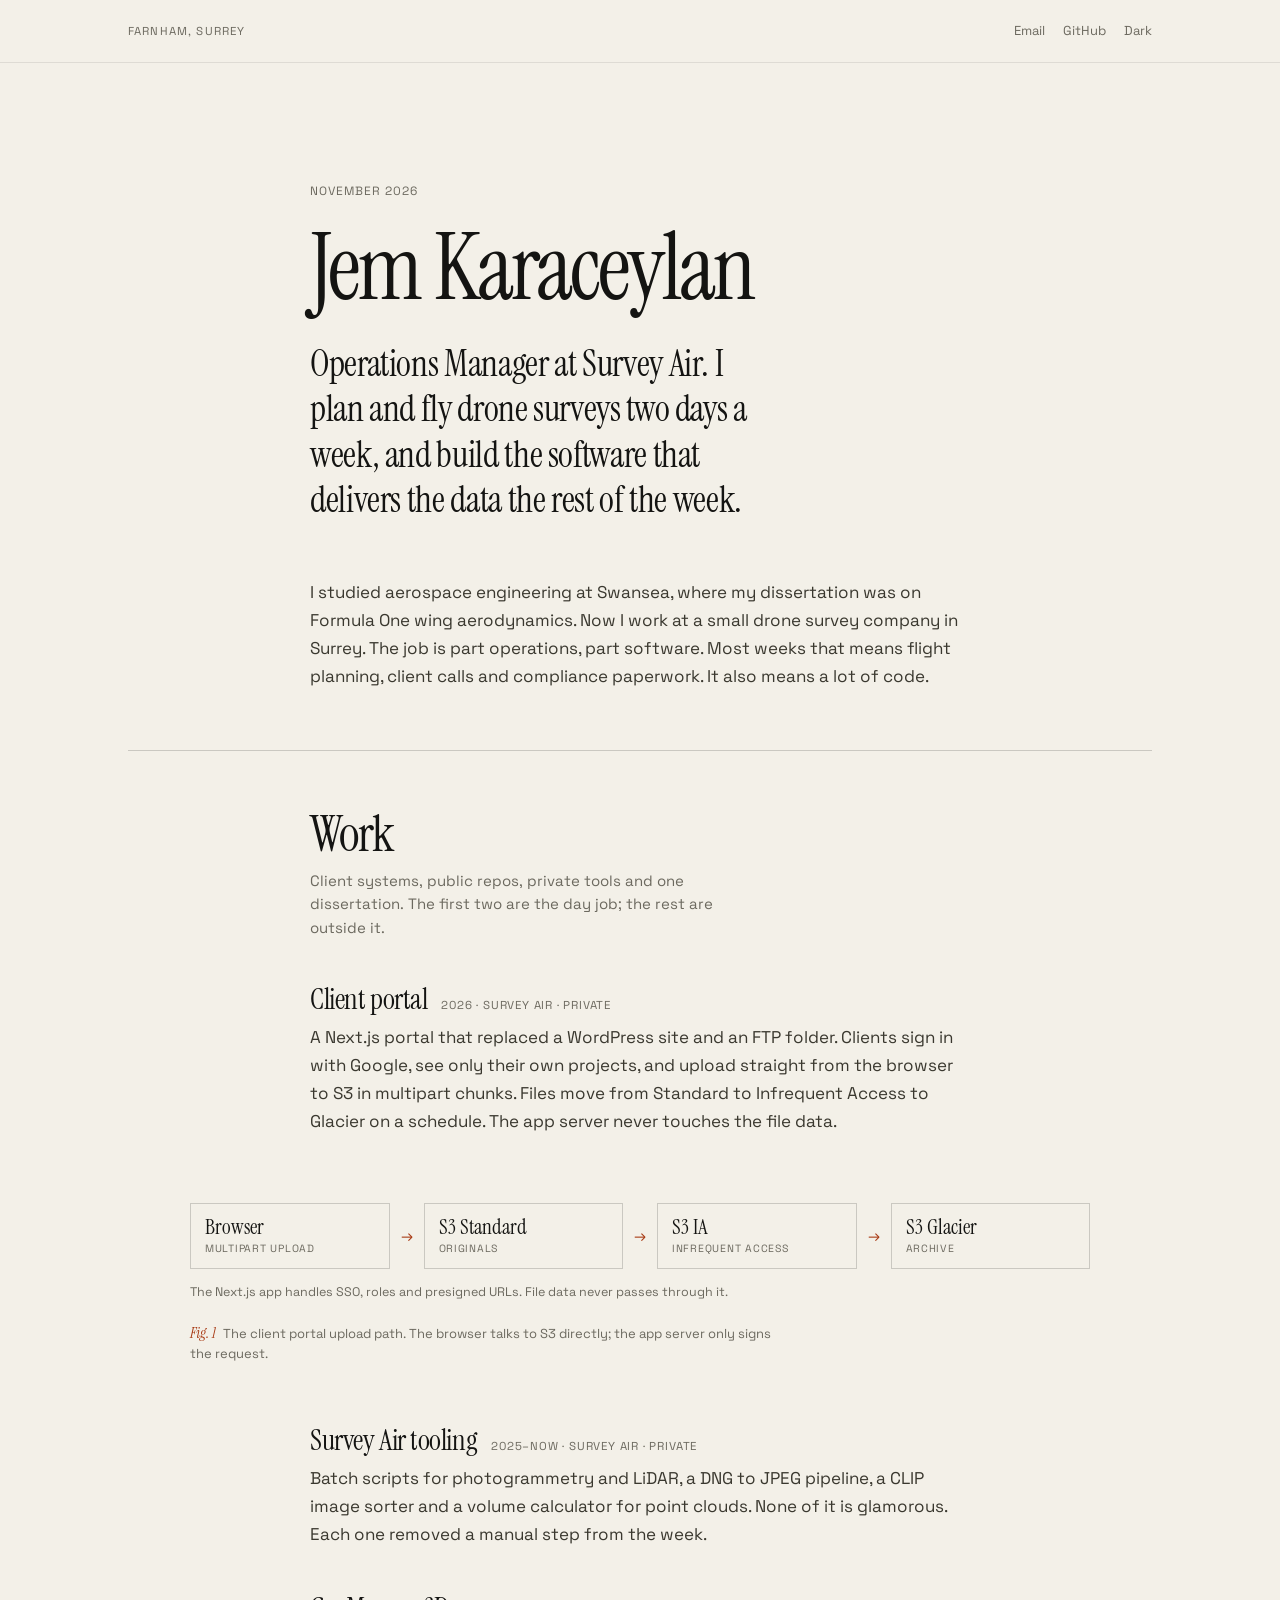
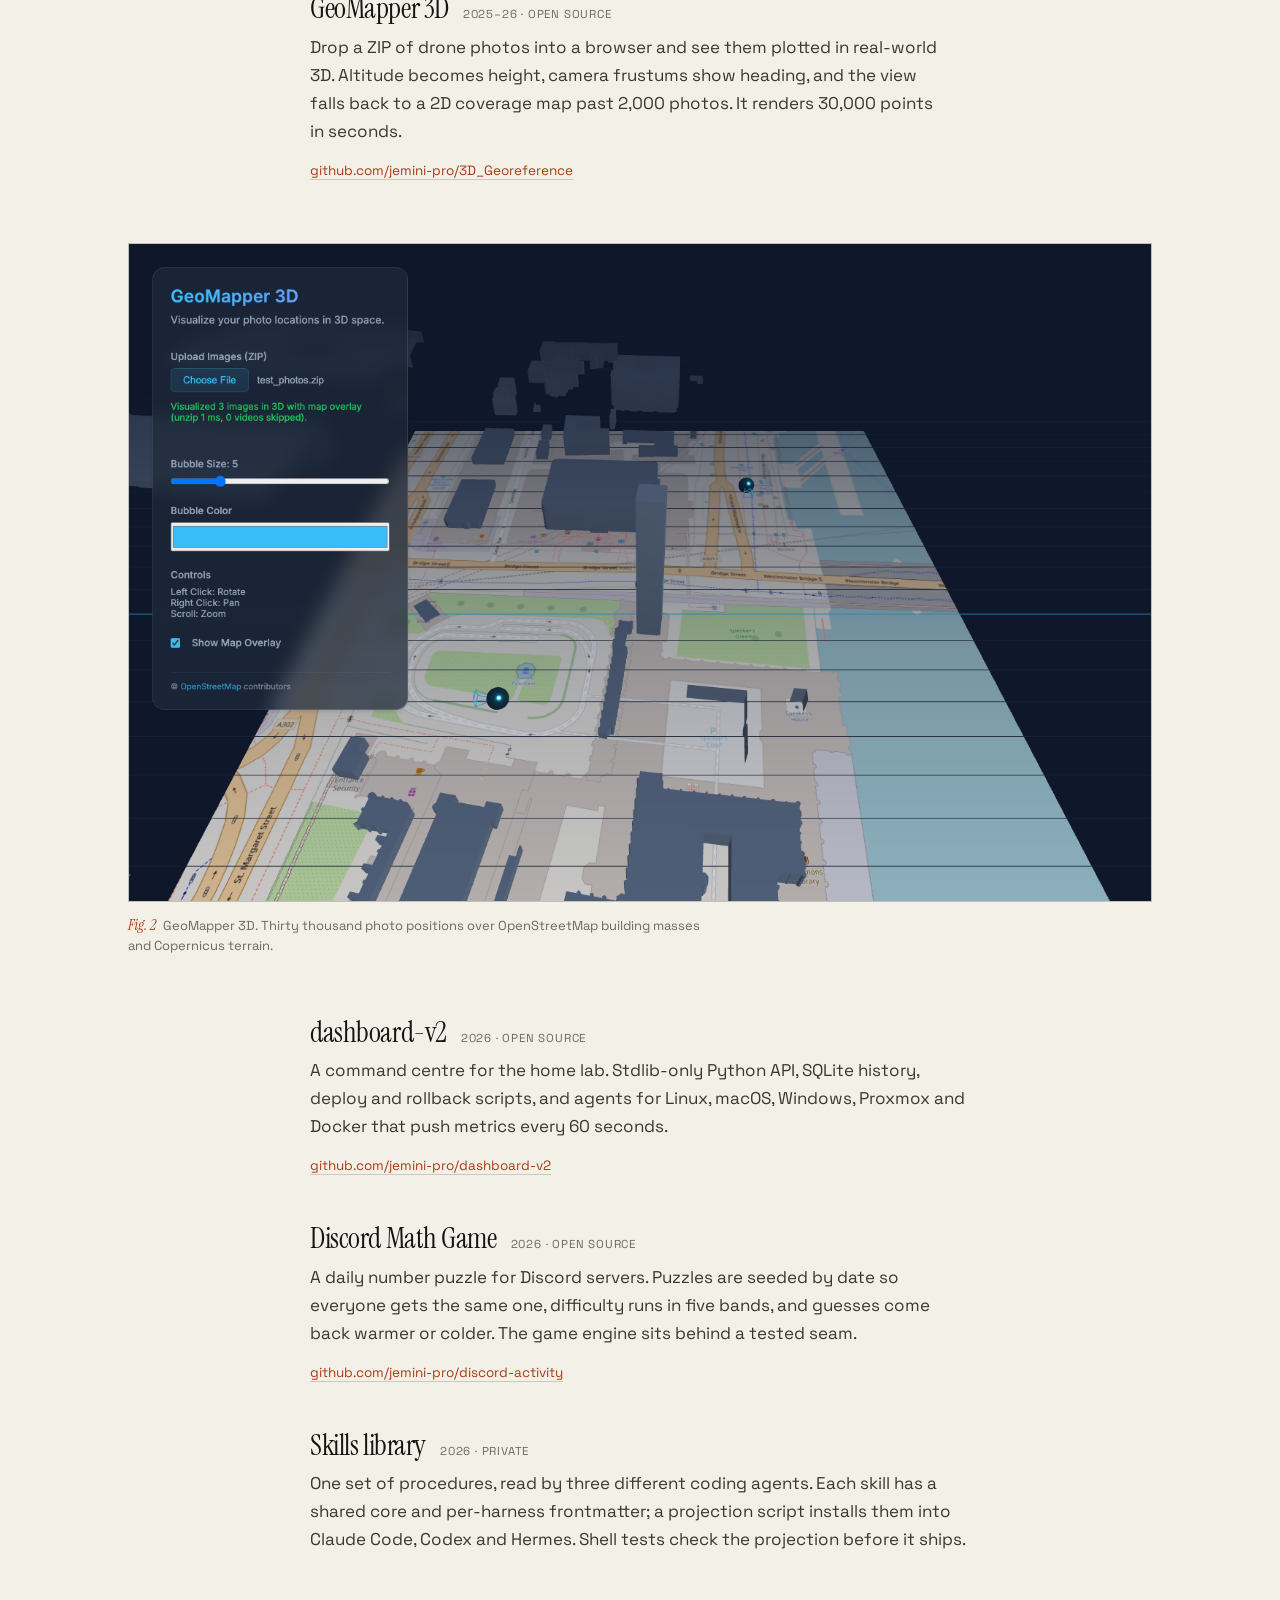
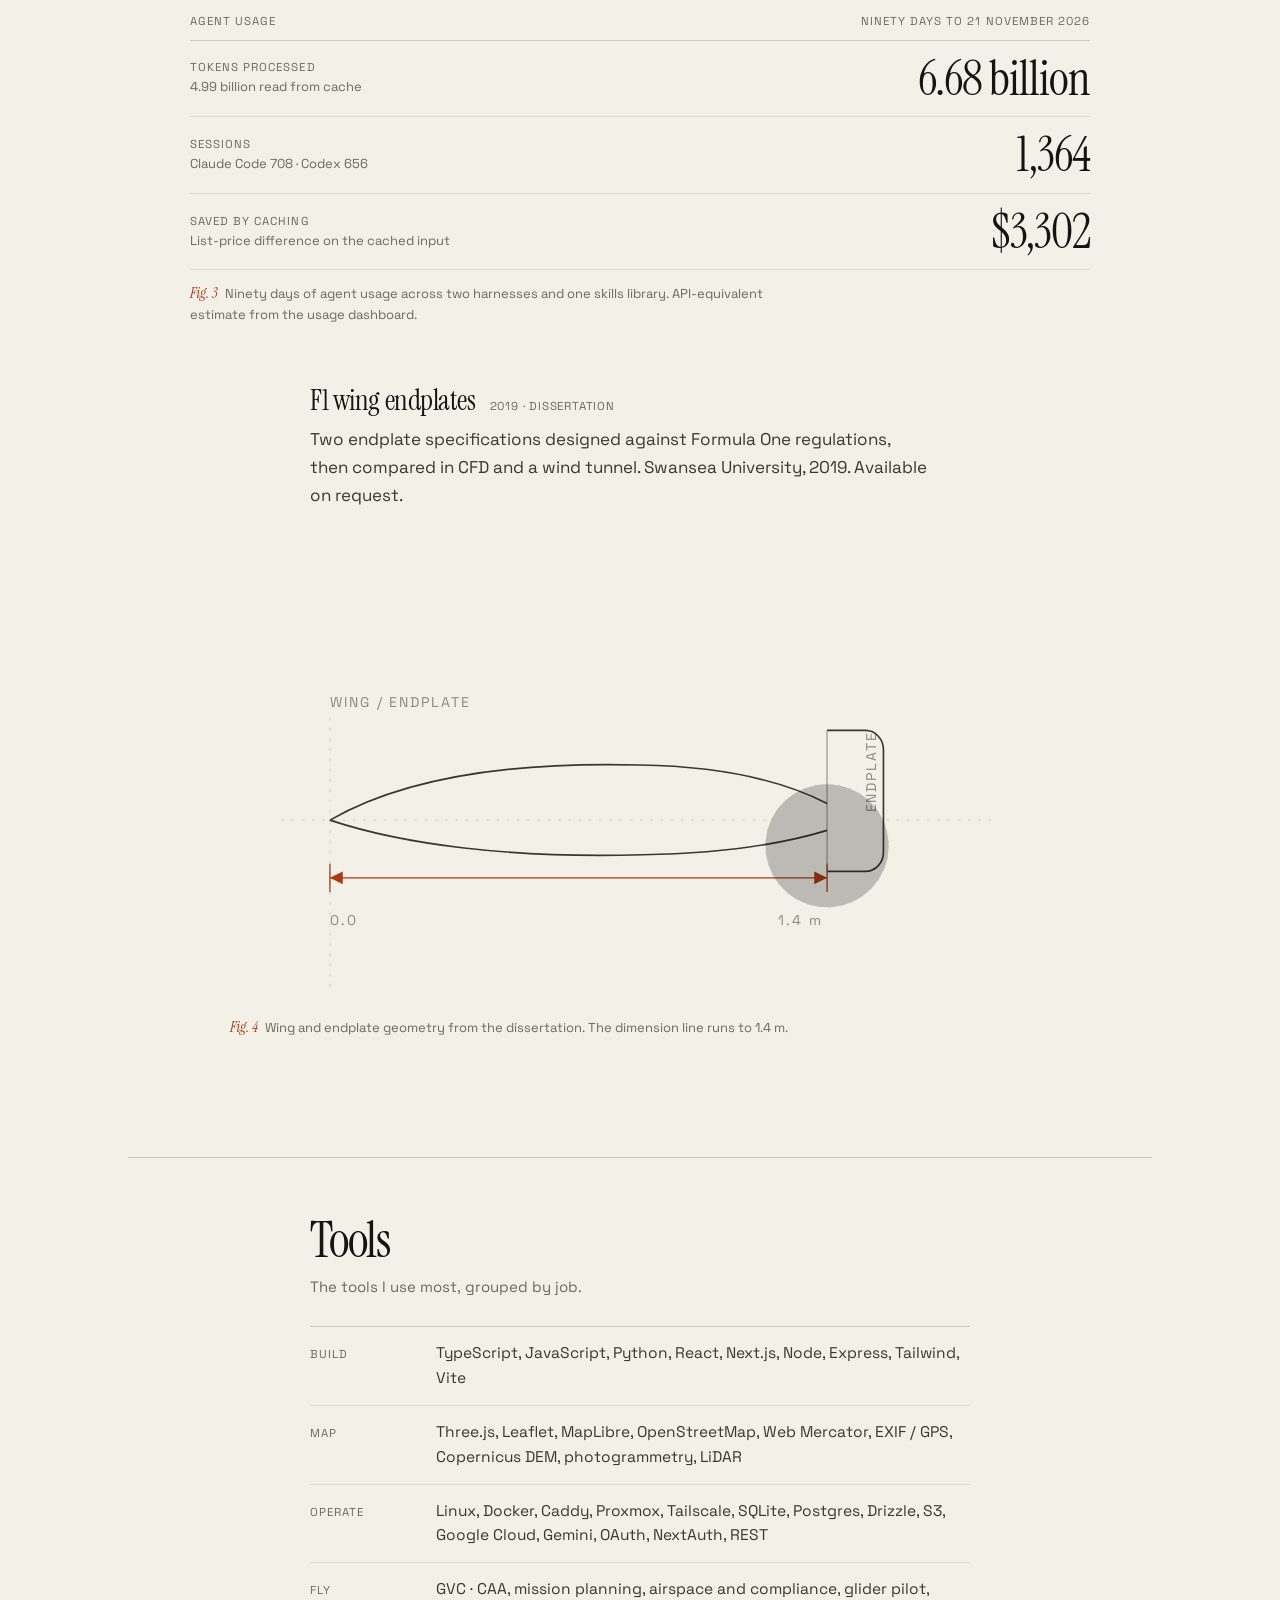
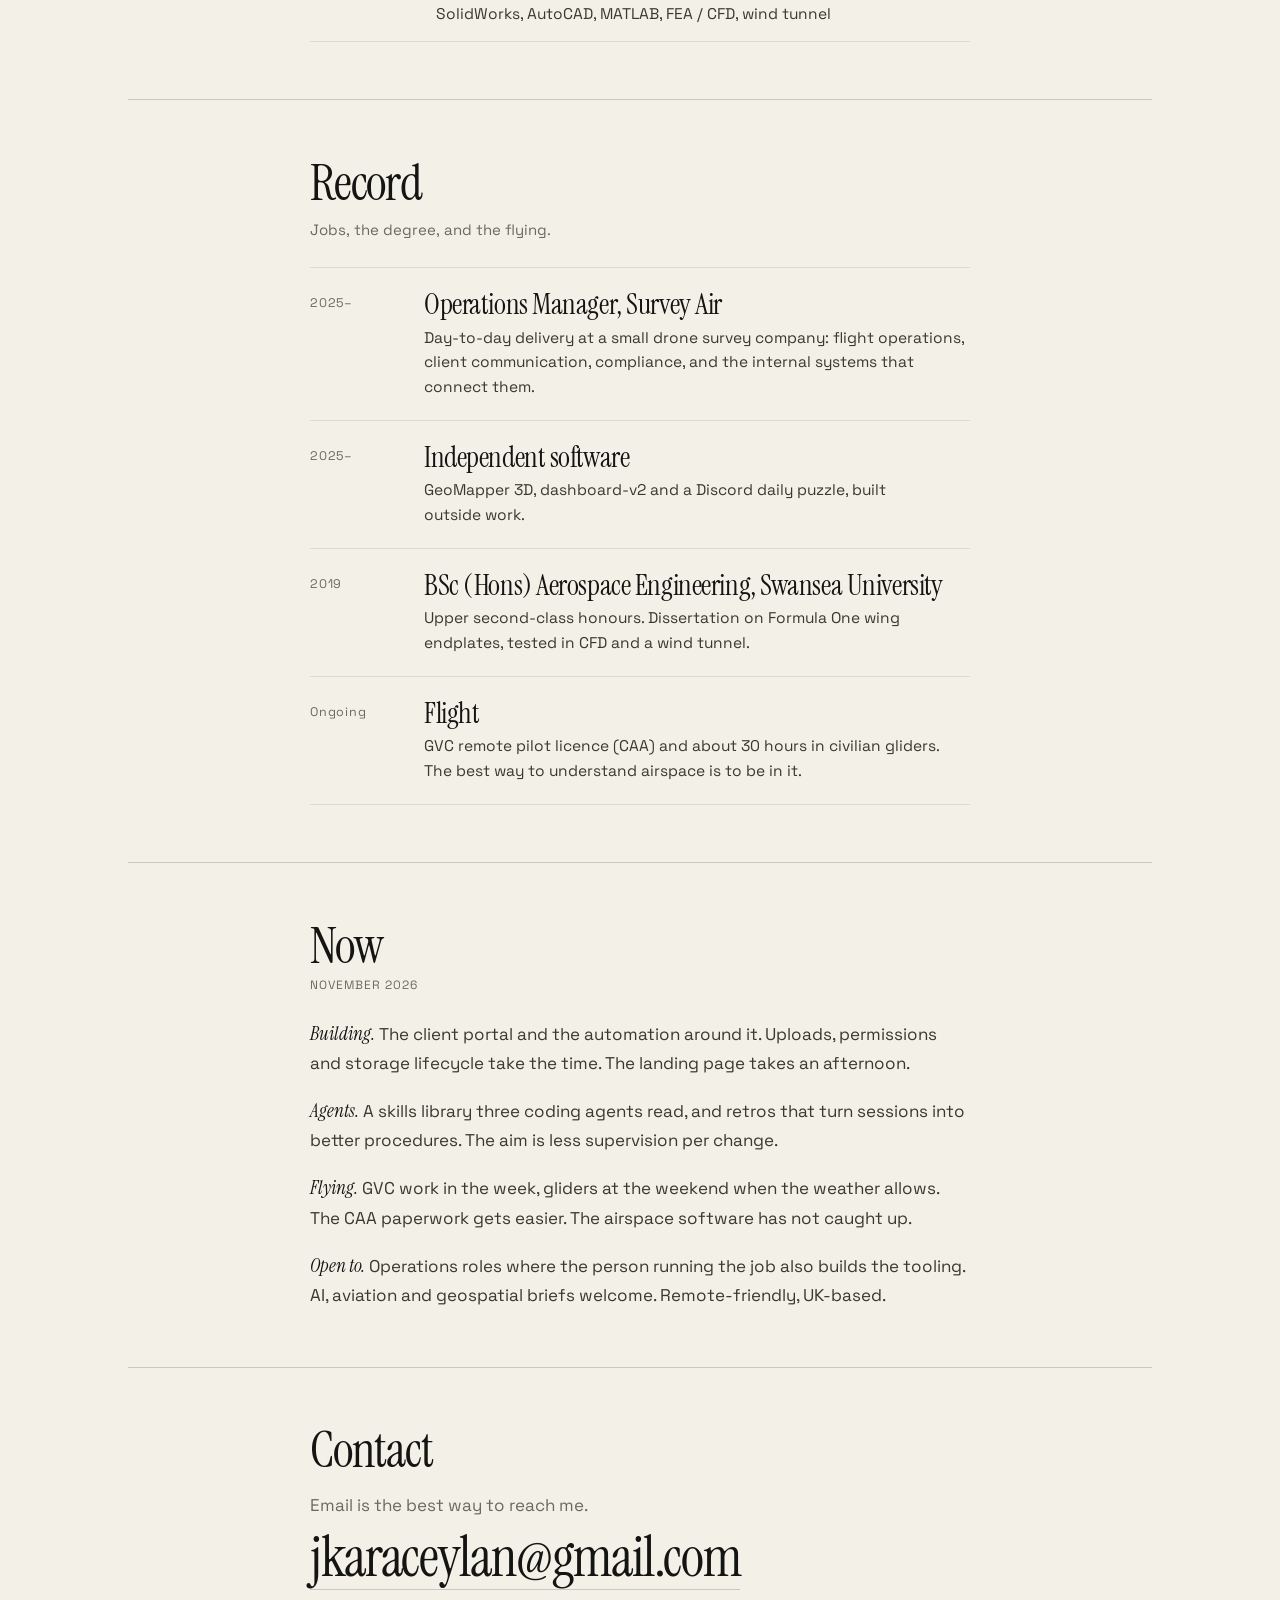
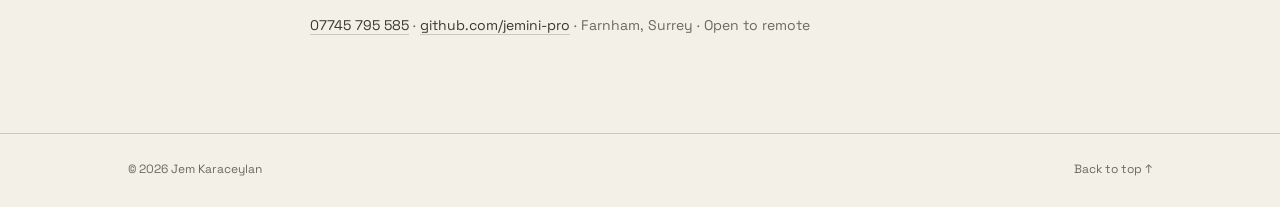
==== commit 6e164f42: "content(about-me): add a ninety-day agent usage ledger Fig. 3 records 6.68B processed tokens, 1,364 " ====
--- a/index.html
+++ b/index.html
@@ -186,7 +186,33 @@
             </div>
             <p>One set of procedures, read by three different coding agents. Each skill has a shared core and per-harness frontmatter; a projection script installs them into Claude Code, Codex and Hermes. Shell tests check the projection before it ships.</p>
           </article>
-
+        </div>
+
+        <figure class="figure figure--ledger">
+          <div class="ledger">
+            <p class="ledger__head">
+              <span>Agent usage</span>
+              <span>Ninety days to 21 November 2026</span>
+            </p>
+            <dl class="ledger__rows">
+              <div class="ledger__row">
+                <dt>Tokens processed<small>4.99 billion read from cache</small></dt>
+                <dd>6.68 billion</dd>
+              </div>
+              <div class="ledger__row">
+                <dt>Sessions<small>Claude Code 708 · Codex 656</small></dt>
+                <dd>1,364</dd>
+              </div>
+              <div class="ledger__row">
+                <dt>Saved by caching<small>List-price difference on the cached input</small></dt>
+                <dd>$3,302</dd>
+              </div>
+            </dl>
+          </div>
+          <figcaption><span class="figure__no">Fig. 3</span> Ninety days of agent usage across two harnesses and one skills library. API-equivalent estimate from the usage dashboard.</figcaption>
+        </figure>
+
+        <div class="column">
           <article class="entry">
             <div class="entry__head">
               <h3>F1 wing endplates</h3>
@@ -222,7 +248,7 @@
               </g>
             </svg>
           </div>
-          <figcaption><span class="figure__no">Fig. 3</span> Wing and endplate geometry from the dissertation. The dimension line runs to 1.4 m.</figcaption>
+          <figcaption><span class="figure__no">Fig. 4</span> Wing and endplate geometry from the dissertation. The dimension line runs to 1.4 m.</figcaption>
         </figure>
       </section>
 
--- a/styles.css
+++ b/styles.css
@@ -332,6 +332,57 @@
 .fig-accent { stroke: var(--accent); color: var(--accent); }
 .fig-text { font-family: var(--font-body); }
 
+/* Agent usage ledger */
+.figure--ledger { max-width: 900px; }
+.ledger__head {
+  display: flex;
+  align-items: baseline;
+  justify-content: space-between;
+  gap: 8px 24px;
+  flex-wrap: wrap;
+  padding-bottom: 10px;
+  border-bottom: 1px solid var(--line);
+  font-size: 11.5px;
+  line-height: 1.4;
+  letter-spacing: 0.09em;
+  text-transform: uppercase;
+  color: var(--ink-3);
+}
+.ledger__row {
+  display: grid;
+  grid-template-columns: minmax(0, 1fr) auto;
+  align-items: center;
+  gap: 8px 28px;
+  padding-block: 15px;
+  border-bottom: 1px solid var(--line-soft);
+}
+.ledger__row dt {
+  font-size: 11.5px;
+  line-height: 1.4;
+  letter-spacing: 0.09em;
+  text-transform: uppercase;
+  color: var(--ink-3);
+}
+.ledger__row small {
+  display: block;
+  margin-top: 3px;
+  font-size: 13px;
+  line-height: 1.45;
+  letter-spacing: 0;
+  text-transform: none;
+  color: var(--ink-3);
+}
+.ledger__row dd {
+  font-family: var(--font-display);
+  font-size: clamp(30px, 4.6vw, 48px);
+  line-height: 0.95;
+  letter-spacing: -0.02em;
+  color: var(--ink);
+  text-align: right;
+  white-space: nowrap;
+  font-variant-numeric: lining-nums tabular-nums;
+}
+
 /* ---------- Tools ---------- */
 .tools {
   margin-top: 28px;
@@ -447,6 +498,8 @@
   .tools dt { padding-top: 0; }
   .record li { grid-template-columns: 1fr; gap: 4px; }
   .record__year { padding-top: 0; }
+  .ledger__row { grid-template-columns: 1fr; gap: 2px; padding-block: 12px; }
+  .ledger__row dd { text-align: left; }
   .standfirst { max-width: 100%; }
   figcaption { max-width: 100%; }
 }
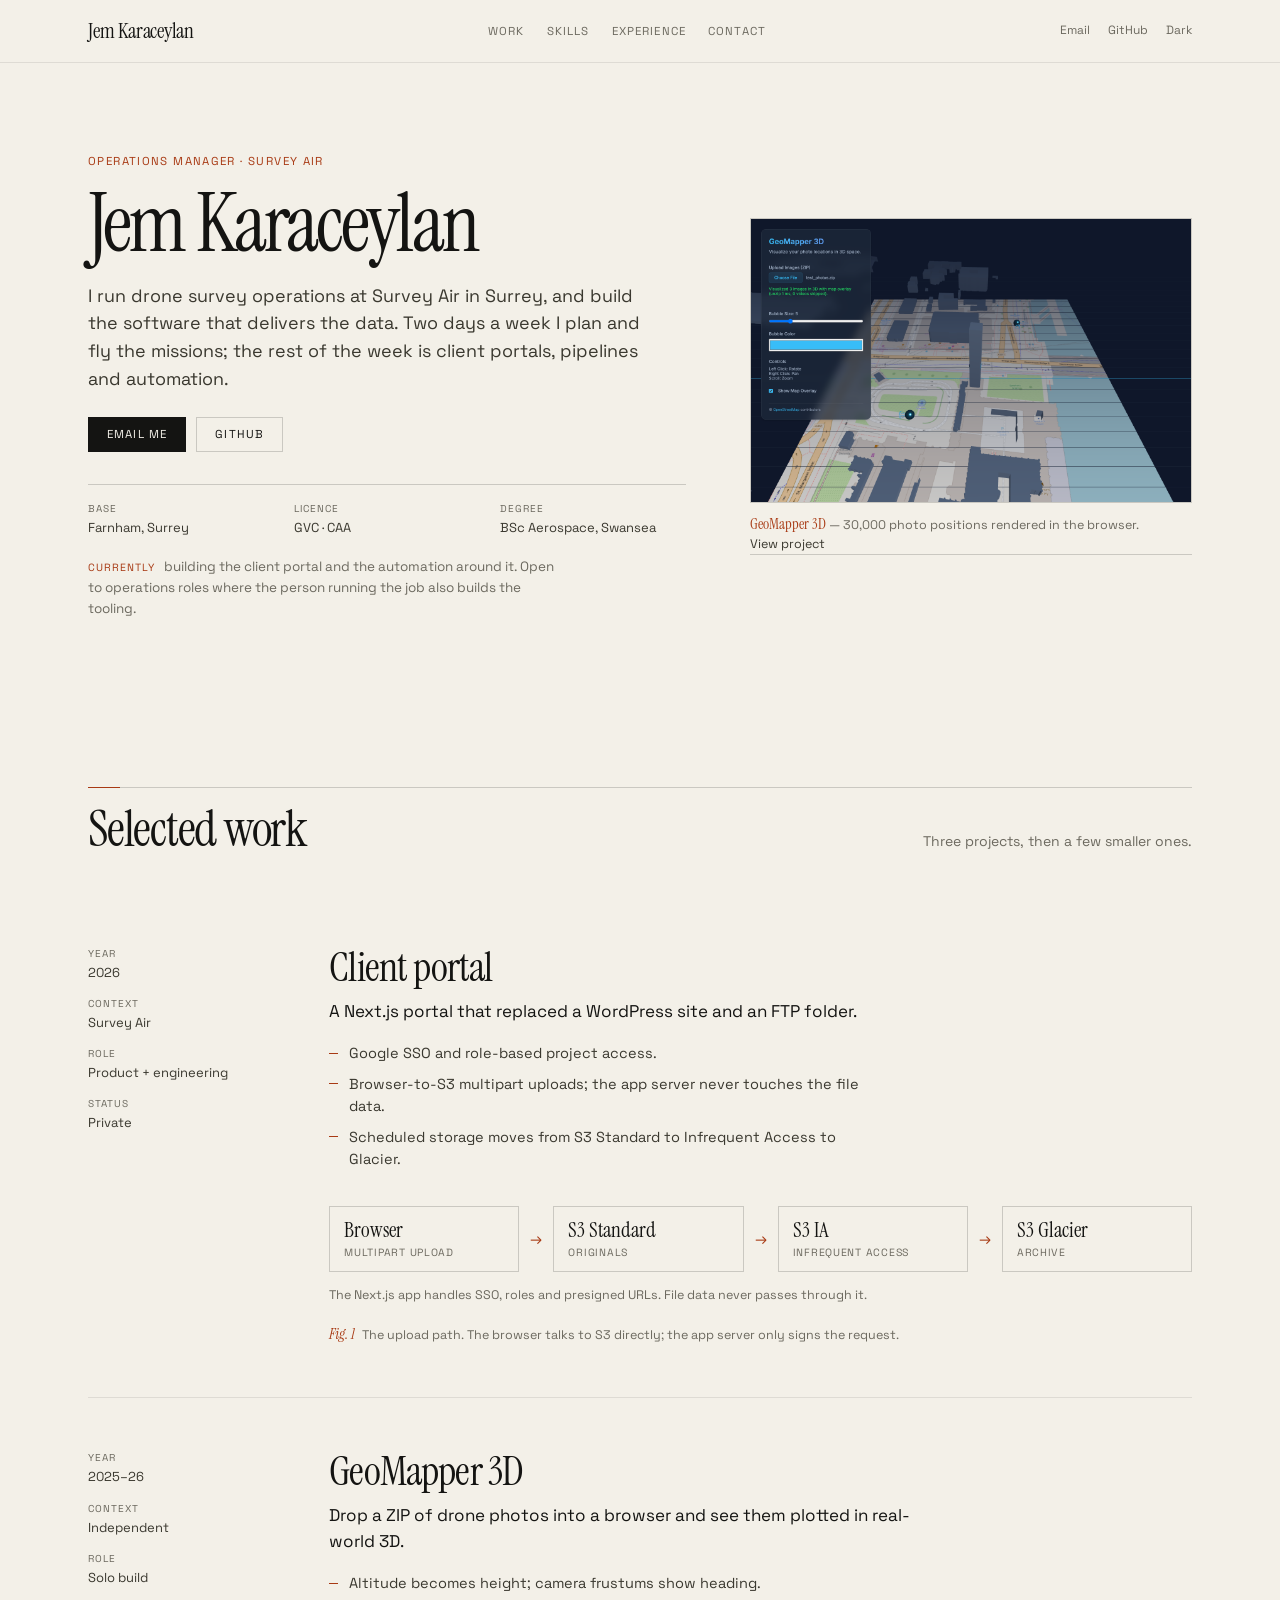
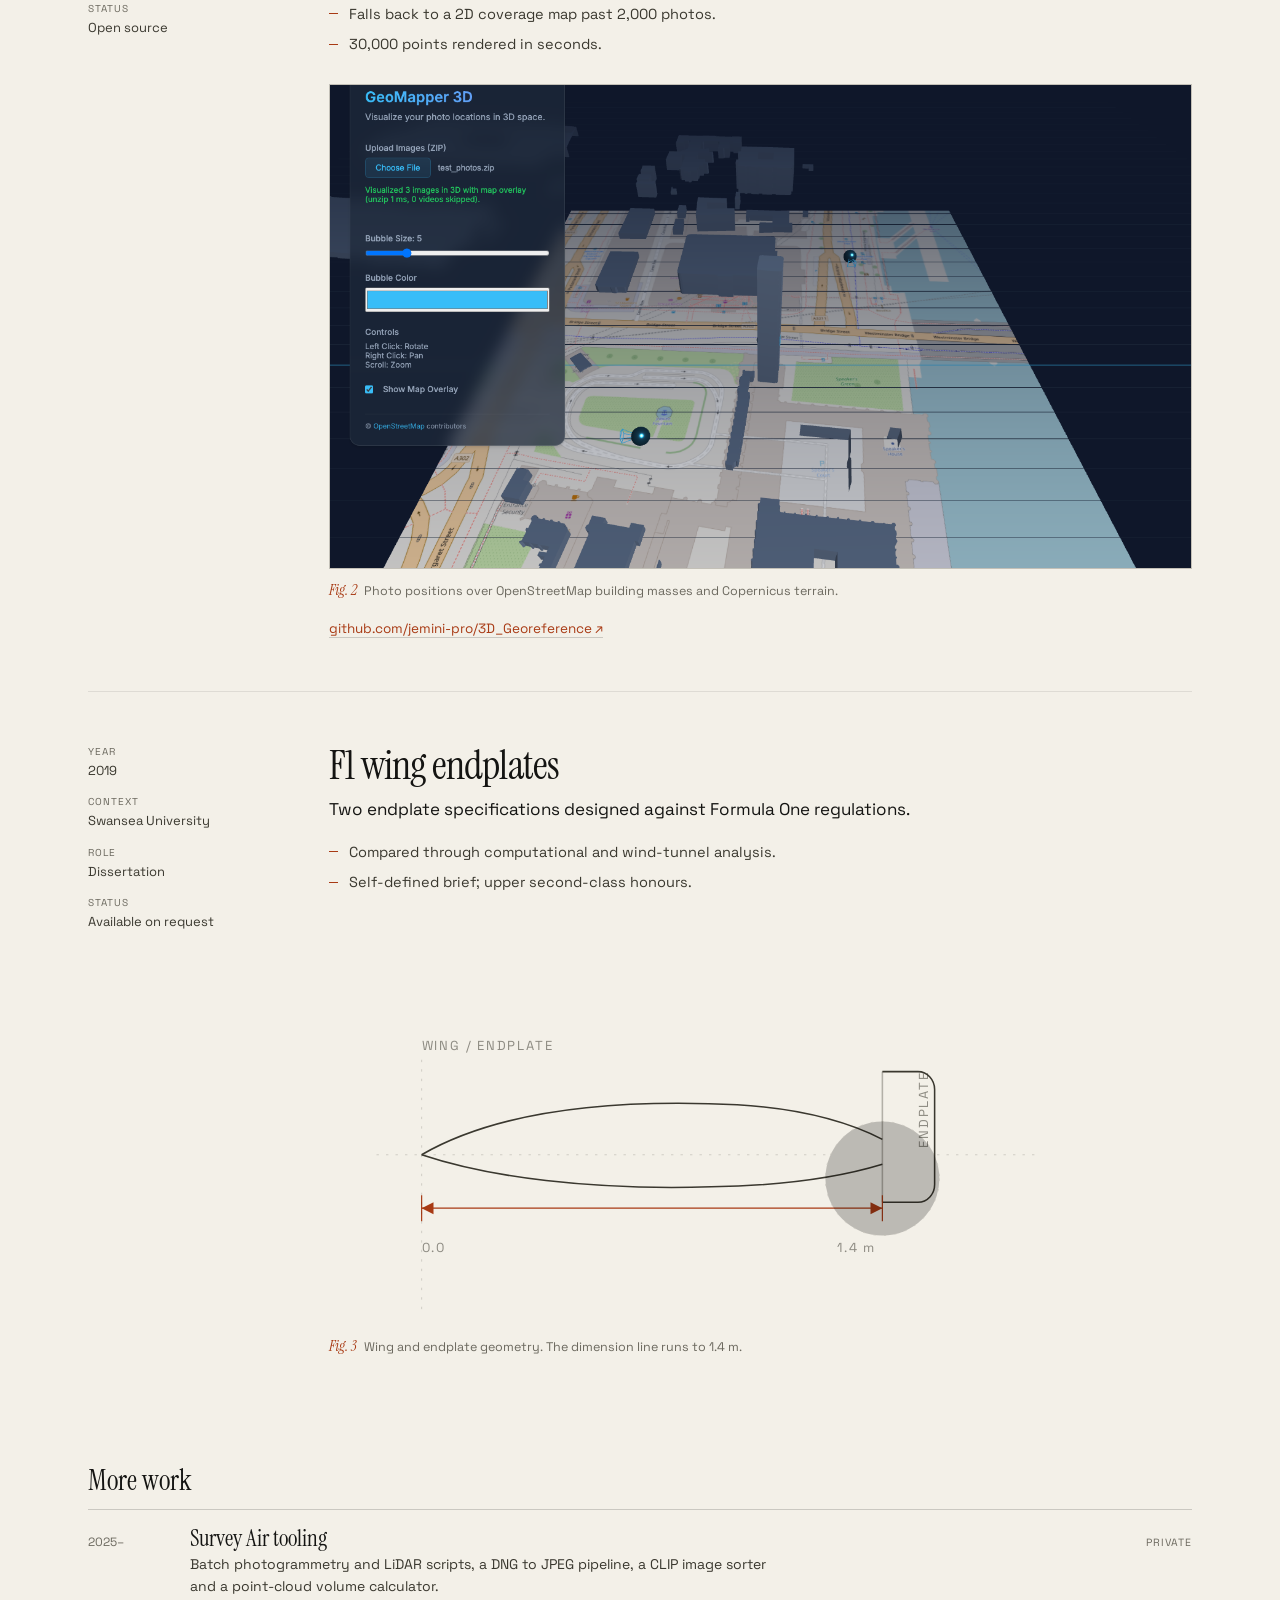
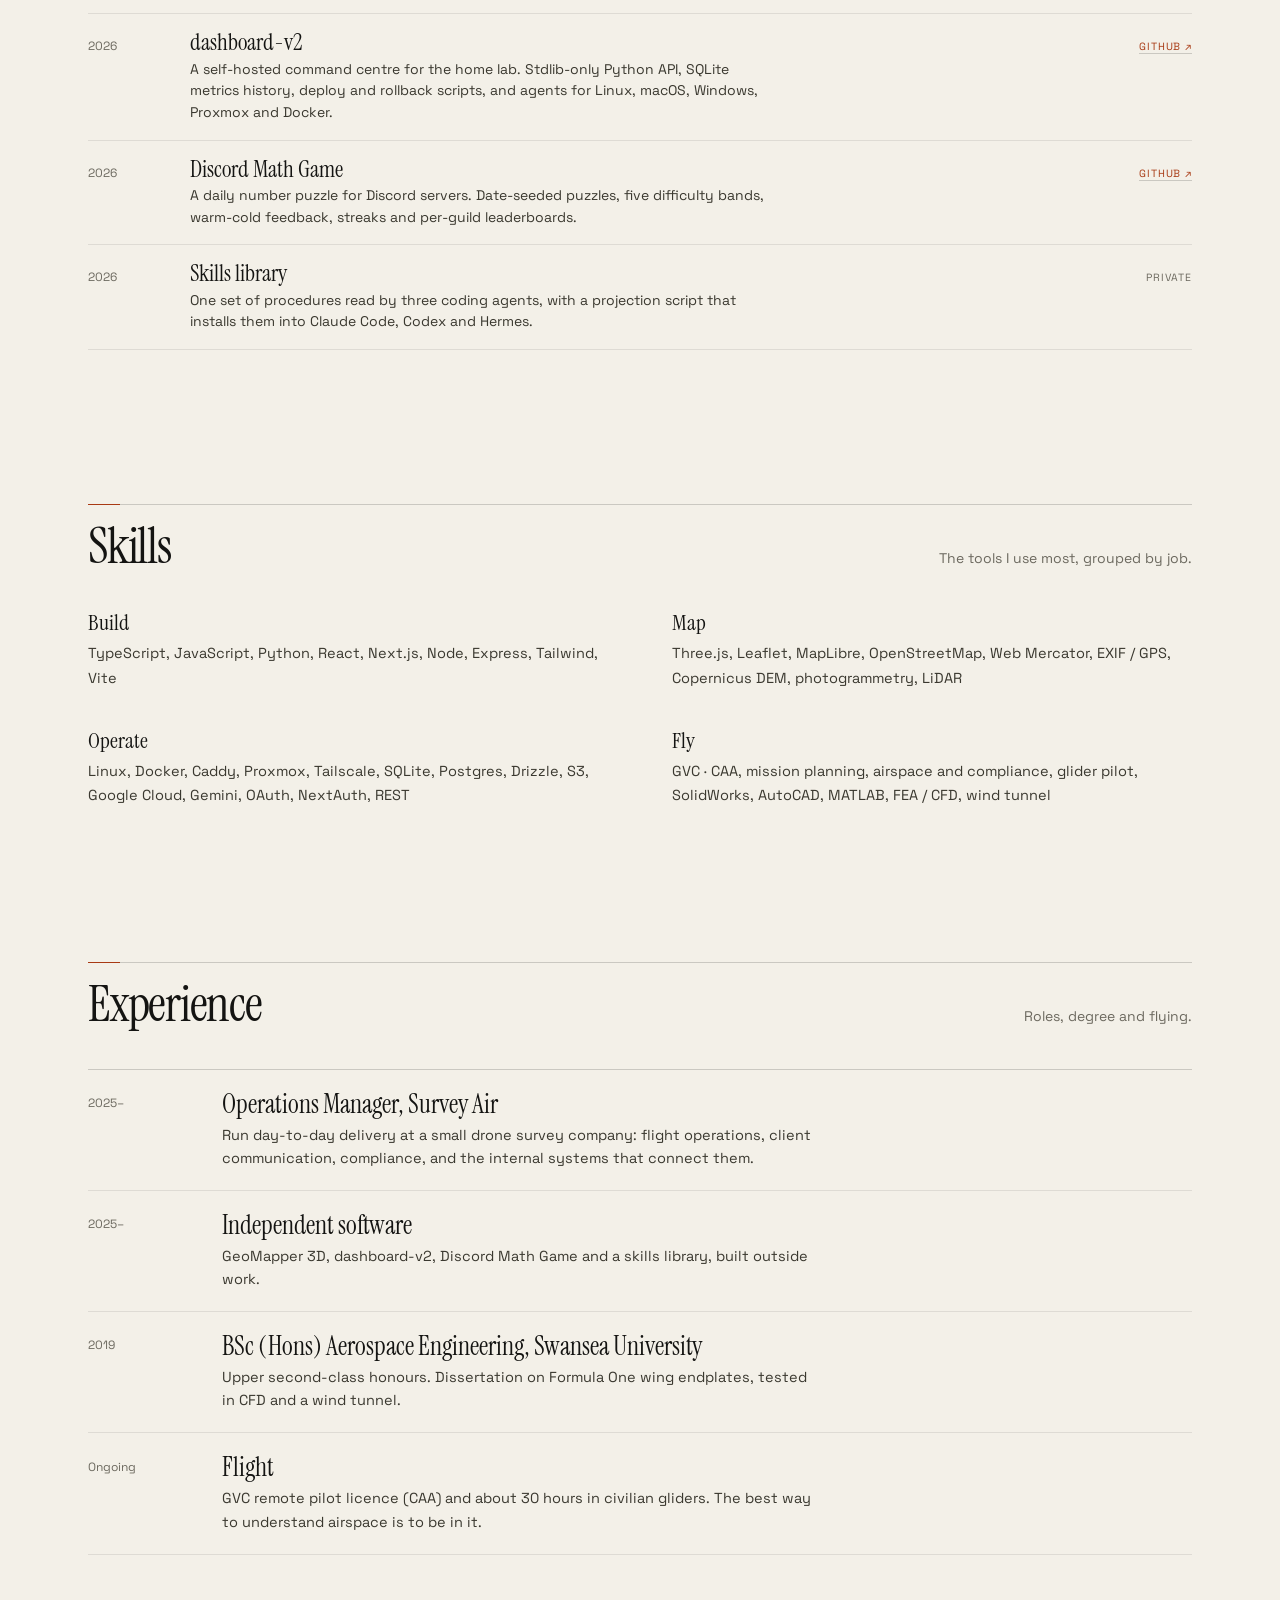
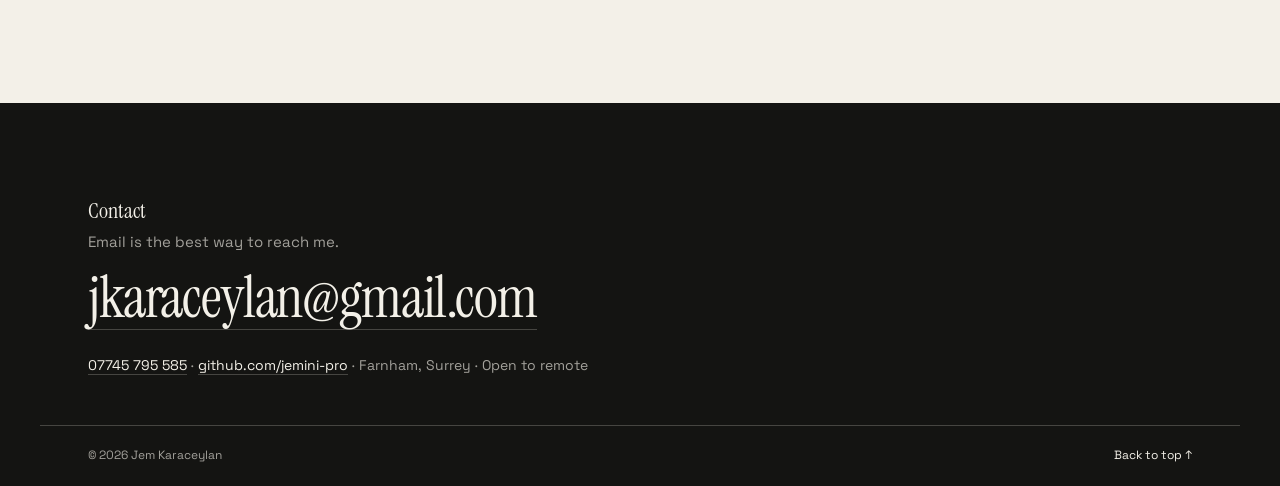
==== commit b5c74c7c: "design(about-me): rebuild as a project-led editorial CV Replace the plain essay with a hero, three s" ====
--- a/index.html
+++ b/index.html
@@ -79,268 +79,285 @@
 <body>
   <a class="skip-link" href="#main">Skip to content</a>
 
-  <header class="masthead">
-    <div class="page masthead__inner">
-      <p class="masthead__place">Farnham, Surrey</p>
-      <nav class="masthead__links" aria-label="Site">
+  <header class="topbar">
+    <div class="page topbar__inner">
+      <a class="topbar__name" href="#top">Jem Karaceylan</a>
+      <nav class="topbar__nav" aria-label="Sections">
+        <a href="#work">Work</a>
+        <a href="#skills">Skills</a>
+        <a href="#experience">Experience</a>
+        <a href="#contact">Contact</a>
+      </nav>
+      <div class="topbar__links">
         <a href="mailto:jkaraceylan@gmail.com">Email</a>
         <a href="https://github.com/jemini-pro" rel="me noopener">GitHub</a>
         <button class="theme-toggle" id="theme-toggle" type="button" aria-pressed="false">Dark</button>
-      </nav>
+      </div>
     </div>
   </header>
 
   <main id="main">
     <article class="page">
 
-      <header class="title-block column" id="top">
-        <p class="dateline">November 2026</p>
-        <h1>Jem Karaceylan</h1>
-        <p class="standfirst">Operations Manager at Survey Air. I plan and fly drone surveys two days a week, and build the software that delivers the data the rest of the week.</p>
-      </header>
-
-      <div class="column prose">
-        <p>I studied aerospace engineering at Swansea, where my dissertation was on Formula One wing aerodynamics. Now I work at a small drone survey company in Surrey. The job is part operations, part software. Most weeks that means flight planning, client calls and compliance paperwork. It also means a lot of code.</p>
-      </div>
-
-      <!-- ============================ WORK ============================ -->
-      <section class="movement" id="work" aria-labelledby="work-h">
-        <div class="column">
-          <h2 id="work-h">Work</h2>
-          <p class="intro">Client systems, public repos, private tools and one dissertation. The first two are the day job; the rest are outside it.</p>
-
-          <article class="entry">
-            <div class="entry__head">
-              <h3>Client portal</h3>
-              <p class="entry-meta">2026 · Survey Air · private</p>
-            </div>
-            <p>A Next.js portal that replaced a WordPress site and an FTP folder. Clients sign in with Google, see only their own projects, and upload straight from the browser to S3 in multipart chunks. Files move from Standard to Infrequent Access to Glacier on a schedule. The app server never touches the file data.</p>
-          </article>
-        </div>
-
-        <figure class="figure figure--diagram">
-          <div class="flow">
-            <div class="flow__row">
-              <div class="flow__box"><b>Browser</b><span>multipart upload</span></div>
-              <span class="flow__arrow" aria-hidden="true">→</span>
-              <div class="flow__box"><b>S3 Standard</b><span>originals</span></div>
-              <span class="flow__arrow" aria-hidden="true">→</span>
-              <div class="flow__box"><b>S3 IA</b><span>infrequent access</span></div>
-              <span class="flow__arrow" aria-hidden="true">→</span>
-              <div class="flow__box"><b>S3 Glacier</b><span>archive</span></div>
-            </div>
-            <p class="flow__note">The Next.js app handles SSO, roles and presigned URLs. File data never passes through it.</p>
-          </div>
-          <figcaption><span class="figure__no">Fig. 1</span> The client portal upload path. The browser talks to S3 directly; the app server only signs the request.</figcaption>
-        </figure>
-
-        <div class="column">
-          <article class="entry">
-            <div class="entry__head">
-              <h3>Survey Air tooling</h3>
-              <p class="entry-meta">2025–now · Survey Air · private</p>
-            </div>
-            <p>Batch scripts for photogrammetry and LiDAR, a DNG to JPEG pipeline, a CLIP image sorter and a volume calculator for point clouds. None of it is glamorous. Each one removed a manual step from the week.</p>
-          </article>
-
-          <article class="entry">
-            <div class="entry__head">
-              <h3>GeoMapper 3D</h3>
-              <p class="entry-meta">2025–26 · open source</p>
-            </div>
-            <p>Drop a ZIP of drone photos into a browser and see them plotted in real-world 3D. Altitude becomes height, camera frustums show heading, and the view falls back to a 2D coverage map past 2,000 photos. It renders 30,000 points in seconds.</p>
-            <p class="entry-link"><a href="https://github.com/jemini-pro/3D_Georeference" rel="noopener">github.com/jemini-pro/3D_Georeference</a></p>
-          </article>
-        </div>
-
-        <figure class="figure">
-          <div class="figure__frame">
-            <img src="./assets/geomapper-3d.png" alt="GeoMapper 3D showing geotagged photo markers hovering over an OpenStreetMap ground plane with 3D building masses" width="1400" height="900" loading="lazy" />
-          </div>
-          <figcaption><span class="figure__no">Fig. 2</span> GeoMapper 3D. Thirty thousand photo positions over OpenStreetMap building masses and Copernicus terrain.</figcaption>
-        </figure>
-
-        <div class="column">
-          <article class="entry">
-            <div class="entry__head">
-              <h3>dashboard-v2</h3>
-              <p class="entry-meta">2026 · open source</p>
-            </div>
-            <p>A command centre for the home lab. Stdlib-only Python API, SQLite history, deploy and rollback scripts, and agents for Linux, macOS, Windows, Proxmox and Docker that push metrics every 60 seconds.</p>
-            <p class="entry-link"><a href="https://github.com/jemini-pro/dashboard-v2" rel="noopener">github.com/jemini-pro/dashboard-v2</a></p>
-          </article>
-
-          <article class="entry">
-            <div class="entry__head">
-              <h3>Discord Math Game</h3>
-              <p class="entry-meta">2026 · open source</p>
-            </div>
-            <p>A daily number puzzle for Discord servers. Puzzles are seeded by date so everyone gets the same one, difficulty runs in five bands, and guesses come back warmer or colder. The game engine sits behind a tested seam.</p>
-            <p class="entry-link"><a href="https://github.com/jemini-pro/discord-activity" rel="noopener">github.com/jemini-pro/discord-activity</a></p>
-          </article>
-
-          <article class="entry">
-            <div class="entry__head">
-              <h3>Skills library</h3>
-              <p class="entry-meta">2026 · private</p>
-            </div>
-            <p>One set of procedures, read by three different coding agents. Each skill has a shared core and per-harness frontmatter; a projection script installs them into Claude Code, Codex and Hermes. Shell tests check the projection before it ships.</p>
-          </article>
-        </div>
-
-        <figure class="figure figure--ledger">
-          <div class="ledger">
-            <p class="ledger__head">
-              <span>Agent usage</span>
-              <span>Ninety days to 21 November 2026</span>
-            </p>
-            <dl class="ledger__rows">
-              <div class="ledger__row">
-                <dt>Tokens processed<small>4.99 billion read from cache</small></dt>
-                <dd>6.68 billion</dd>
-              </div>
-              <div class="ledger__row">
-                <dt>Sessions<small>Claude Code 708 · Codex 656</small></dt>
-                <dd>1,364</dd>
-              </div>
-              <div class="ledger__row">
-                <dt>Saved by caching<small>List-price difference on the cached input</small></dt>
-                <dd>$3,302</dd>
-              </div>
-            </dl>
-          </div>
-          <figcaption><span class="figure__no">Fig. 3</span> Ninety days of agent usage across two harnesses and one skills library. API-equivalent estimate from the usage dashboard.</figcaption>
-        </figure>
-
-        <div class="column">
-          <article class="entry">
-            <div class="entry__head">
-              <h3>F1 wing endplates</h3>
-              <p class="entry-meta">2019 · dissertation</p>
-            </div>
-            <p>Two endplate specifications designed against Formula One regulations, then compared in CFD and a wind tunnel. Swansea University, 2019. Available on request.</p>
-          </article>
-        </div>
-
-        <figure class="figure figure--drawing">
-          <div class="figure__frame">
-            <svg viewBox="0 0 640 340" role="img" aria-label="Technical drawing of a wing with an endplate, dimensioned at 1.4 metres">
-              <g class="fig-line" fill="none" stroke="currentColor" stroke-width="1.3">
-                <path d="M78 196c52-30 130-46 242-43 62 1 111 12 146 30" />
-                <path d="M78 196c57 19 141 30 244 27 60-1 108-8 144-19" />
-                <path d="M466 126h30c8 0 14 7 14 15v80c0 8-6 15-14 15h-30" />
-                <path d="M466 126v110" opacity=".35" />
-              </g>
-              <g class="fig-accent" stroke="currentColor" stroke-width="1">
-                <path d="M78 252v-22M466 252v-22" />
-                <path d="M78 241h388" />
-                <path d="M78 241l10-5v10zM466 241l-10-5v10z" fill="currentColor" stroke="none" />
-              </g>
-              <g class="fig-text" fill="currentColor" font-size="11" letter-spacing="1.5">
-                <text x="78" y="278" opacity=".55">0.0</text>
-                <text x="428" y="278" opacity=".55">1.4 m</text>
-                <text x="504" y="190" opacity=".55" transform="rotate(-90 504 190)">ENDPLATE</text>
-                <text x="78" y="108" opacity=".55">WING / ENDPLATE</text>
-              </g>
-              <g class="fig-ghost" stroke="currentColor" stroke-width=".7" opacity=".22">
-                <path d="M78 116v210M40 196h560" stroke-dasharray="2 6" />
-                <circle cx="466" cy="216" r="48" stroke-dasharray="2 7" />
-              </g>
-            </svg>
-          </div>
-          <figcaption><span class="figure__no">Fig. 4</span> Wing and endplate geometry from the dissertation. The dimension line runs to 1.4 m.</figcaption>
+      <!-- ============================ HERO ============================ -->
+      <section class="hero" id="top">
+        <div>
+          <p class="hero__role">Operations Manager · Survey Air</p>
+          <h1>Jem Karaceylan</h1>
+          <p class="hero__summary">I run drone survey operations at Survey Air in Surrey, and build the software that delivers the data. Two days a week I plan and fly the missions; the rest of the week is client portals, pipelines and automation.</p>
+
+          <div class="hero__links">
+            <a class="button" href="mailto:jkaraceylan@gmail.com">Email me</a>
+            <a class="button button--ghost" href="https://github.com/jemini-pro" rel="me noopener">GitHub</a>
+          </div>
+
+          <dl class="hero__facts">
+            <div><dt>Base</dt><dd>Farnham, Surrey</dd></div>
+            <div><dt>Licence</dt><dd>GVC · CAA</dd></div>
+            <div><dt>Degree</dt><dd>BSc Aerospace, Swansea</dd></div>
+          </dl>
+
+          <p class="hero__now"><span>Currently</span> building the client portal and the automation around it. Open to operations roles where the person running the job also builds the tooling.</p>
+        </div>
+
+        <figure class="hero__figure">
+          <a href="https://github.com/jemini-pro/3D_Georeference" rel="noopener" aria-label="View GeoMapper 3D on GitHub">
+            <img src="./assets/geomapper-3d.png" alt="GeoMapper 3D showing geotagged photo markers hovering over an OpenStreetMap ground plane with 3D building masses" width="1400" height="900" />
+          </a>
+          <figcaption><strong>GeoMapper 3D</strong> — 30,000 photo positions rendered in the browser. <a href="https://github.com/jemini-pro/3D_Georeference" rel="noopener">View project</a></figcaption>
         </figure>
       </section>
 
-      <!-- ============================ TOOLS ============================ -->
-      <section class="movement" id="tools" aria-labelledby="tools-h">
-        <div class="column">
-          <h2 id="tools-h">Tools</h2>
-          <p class="intro">The tools I use most, grouped by job.</p>
-          <dl class="tools">
-            <div>
-              <dt>Build</dt>
-              <dd>TypeScript, JavaScript, Python, React, Next.js, Node, Express, Tailwind, Vite</dd>
-            </div>
-            <div>
-              <dt>Map</dt>
-              <dd>Three.js, Leaflet, MapLibre, OpenStreetMap, Web Mercator, EXIF / GPS, Copernicus DEM, photogrammetry, LiDAR</dd>
-            </div>
-            <div>
-              <dt>Operate</dt>
-              <dd>Linux, Docker, Caddy, Proxmox, Tailscale, SQLite, Postgres, Drizzle, S3, Google Cloud, Gemini, OAuth, NextAuth, REST</dd>
-            </div>
-            <div>
-              <dt>Fly</dt>
-              <dd>GVC · CAA, mission planning, airspace and compliance, glider pilot, SolidWorks, AutoCAD, MATLAB, FEA / CFD, wind tunnel</dd>
-            </div>
-          </dl>
-        </div>
-      </section>
-
-      <!-- ============================ RECORD ============================ -->
-      <section class="movement" id="record" aria-labelledby="record-h">
-        <div class="column">
-          <h2 id="record-h">Record</h2>
-          <p class="intro">Jobs, the degree, and the flying.</p>
-          <ul class="record">
+      <!-- ============================ WORK ============================ -->
+      <section class="section" id="work" aria-labelledby="work-h">
+        <div class="section__head">
+          <h2 id="work-h">Selected work</h2>
+          <p>Three projects, then a few smaller ones.</p>
+        </div>
+
+        <article class="case">
+          <div class="case__body">
+            <h3>Client portal</h3>
+            <p class="case__lede">A Next.js portal that replaced a WordPress site and an FTP folder.</p>
+            <ul class="case__points">
+              <li>Google SSO and role-based project access.</li>
+              <li>Browser-to-S3 multipart uploads; the app server never touches the file data.</li>
+              <li>Scheduled storage moves from S3 Standard to Infrequent Access to Glacier.</li>
+            </ul>
+
+            <figure class="case__figure">
+              <div class="flow">
+                <div class="flow__row">
+                  <div class="flow__box"><b>Browser</b><span>multipart upload</span></div>
+                  <span class="flow__arrow" aria-hidden="true">→</span>
+                  <div class="flow__box"><b>S3 Standard</b><span>originals</span></div>
+                  <span class="flow__arrow" aria-hidden="true">→</span>
+                  <div class="flow__box"><b>S3 IA</b><span>infrequent access</span></div>
+                  <span class="flow__arrow" aria-hidden="true">→</span>
+                  <div class="flow__box"><b>S3 Glacier</b><span>archive</span></div>
+                </div>
+                <p class="flow__note">The Next.js app handles SSO, roles and presigned URLs. File data never passes through it.</p>
+              </div>
+              <figcaption><span class="fig-no">Fig. 1</span> The upload path. The browser talks to S3 directly; the app server only signs the request.</figcaption>
+            </figure>
+          </div>
+          <div class="case__meta">
+            <dl>
+              <div><dt>Year</dt><dd>2026</dd></div>
+              <div><dt>Context</dt><dd>Survey Air</dd></div>
+              <div><dt>Role</dt><dd>Product + engineering</dd></div>
+              <div><dt>Status</dt><dd>Private</dd></div>
+            </dl>
+          </div>
+        </article>
+
+        <article class="case">
+          <div class="case__body">
+            <h3>GeoMapper 3D</h3>
+            <p class="case__lede">Drop a ZIP of drone photos into a browser and see them plotted in real-world 3D.</p>
+            <ul class="case__points">
+              <li>Altitude becomes height; camera frustums show heading.</li>
+              <li>Falls back to a 2D coverage map past 2,000 photos.</li>
+              <li>30,000 points rendered in seconds.</li>
+            </ul>
+
+            <figure class="case__figure">
+              <div class="case__shot">
+                <img src="./assets/geomapper-3d.png" alt="Detail of GeoMapper 3D: photo markers over a 3D map with building masses" width="1400" height="900" loading="lazy" />
+              </div>
+              <figcaption><span class="fig-no">Fig. 2</span> Photo positions over OpenStreetMap building masses and Copernicus terrain.</figcaption>
+            </figure>
+            <p class="case__link"><a href="https://github.com/jemini-pro/3D_Georeference" rel="noopener">github.com/jemini-pro/3D_Georeference ↗</a></p>
+          </div>
+          <div class="case__meta">
+            <dl>
+              <div><dt>Year</dt><dd>2025–26</dd></div>
+              <div><dt>Context</dt><dd>Independent</dd></div>
+              <div><dt>Role</dt><dd>Solo build</dd></div>
+              <div><dt>Status</dt><dd>Open source</dd></div>
+            </dl>
+          </div>
+        </article>
+
+        <article class="case">
+          <div class="case__body">
+            <h3>F1 wing endplates</h3>
+            <p class="case__lede">Two endplate specifications designed against Formula One regulations.</p>
+            <ul class="case__points">
+              <li>Compared through computational and wind-tunnel analysis.</li>
+              <li>Self-defined brief; upper second-class honours.</li>
+            </ul>
+
+            <figure class="case__figure case__figure--drawing">
+              <svg viewBox="0 0 640 340" role="img" aria-label="Technical drawing of a wing with an endplate, dimensioned at 1.4 metres">
+                <g class="fig-line" fill="none" stroke="currentColor" stroke-width="1.3">
+                  <path d="M78 196c52-30 130-46 242-43 62 1 111 12 146 30" />
+                  <path d="M78 196c57 19 141 30 244 27 60-1 108-8 144-19" />
+                  <path d="M466 126h30c8 0 14 7 14 15v80c0 8-6 15-14 15h-30" />
+                  <path d="M466 126v110" opacity=".35" />
+                </g>
+                <g class="fig-accent" stroke="currentColor" stroke-width="1">
+                  <path d="M78 252v-22M466 252v-22" />
+                  <path d="M78 241h388" />
+                  <path d="M78 241l10-5v10zM466 241l-10-5v10z" fill="currentColor" stroke="none" />
+                </g>
+                <g class="fig-text" fill="currentColor" font-size="11" letter-spacing="1.5">
+                  <text x="78" y="278" opacity=".55">0.0</text>
+                  <text x="428" y="278" opacity=".55">1.4 m</text>
+                  <text x="504" y="190" opacity=".55" transform="rotate(-90 504 190)">ENDPLATE</text>
+                  <text x="78" y="108" opacity=".55">WING / ENDPLATE</text>
+                </g>
+                <g class="fig-ghost" stroke="currentColor" stroke-width=".7" opacity=".22">
+                  <path d="M78 116v210M40 196h560" stroke-dasharray="2 6" />
+                  <circle cx="466" cy="216" r="48" stroke-dasharray="2 7" />
+                </g>
+              </svg>
+              <figcaption><span class="fig-no">Fig. 3</span> Wing and endplate geometry. The dimension line runs to 1.4 m.</figcaption>
+            </figure>
+          </div>
+          <div class="case__meta">
+            <dl>
+              <div><dt>Year</dt><dd>2019</dd></div>
+              <div><dt>Context</dt><dd>Swansea University</dd></div>
+              <div><dt>Role</dt><dd>Dissertation</dd></div>
+              <div><dt>Status</dt><dd>Available on request</dd></div>
+            </dl>
+          </div>
+        </article>
+
+        <div class="more">
+          <h3>More work</h3>
+          <ul class="more__list">
             <li>
-              <span class="record__year">2025–</span>
+              <span class="more__year">2025–</span>
               <div>
-                <h3>Operations Manager, Survey Air</h3>
-                <p>Day-to-day delivery at a small drone survey company: flight operations, client communication, compliance, and the internal systems that connect them.</p>
-              </div>
+                <h4>Survey Air tooling</h4>
+                <p>Batch photogrammetry and LiDAR scripts, a DNG to JPEG pipeline, a CLIP image sorter and a point-cloud volume calculator.</p>
+              </div>
+              <span class="more__tag">Private</span>
             </li>
             <li>
-              <span class="record__year">2025–</span>
+              <span class="more__year">2026</span>
               <div>
-                <h3>Independent software</h3>
-                <p>GeoMapper 3D, dashboard-v2 and a Discord daily puzzle, built outside work.</p>
-              </div>
+                <h4>dashboard-v2</h4>
+                <p>A self-hosted command centre for the home lab. Stdlib-only Python API, SQLite metrics history, deploy and rollback scripts, and agents for Linux, macOS, Windows, Proxmox and Docker.</p>
+              </div>
+              <span class="more__tag"><a href="https://github.com/jemini-pro/dashboard-v2" rel="noopener">GitHub ↗</a></span>
             </li>
             <li>
-              <span class="record__year">2019</span>
+              <span class="more__year">2026</span>
               <div>
-                <h3>BSc (Hons) Aerospace Engineering, Swansea University</h3>
-                <p>Upper second-class honours. Dissertation on Formula One wing endplates, tested in CFD and a wind tunnel.</p>
-              </div>
+                <h4>Discord Math Game</h4>
+                <p>A daily number puzzle for Discord servers. Date-seeded puzzles, five difficulty bands, warm-cold feedback, streaks and per-guild leaderboards.</p>
+              </div>
+              <span class="more__tag"><a href="https://github.com/jemini-pro/discord-activity" rel="noopener">GitHub ↗</a></span>
             </li>
             <li>
-              <span class="record__year">Ongoing</span>
+              <span class="more__year">2026</span>
               <div>
-                <h3>Flight</h3>
-                <p>GVC remote pilot licence (CAA) and about 30 hours in civilian gliders. The best way to understand airspace is to be in it.</p>
-              </div>
+                <h4>Skills library</h4>
+                <p>One set of procedures read by three coding agents, with a projection script that installs them into Claude Code, Codex and Hermes.</p>
+              </div>
+              <span class="more__tag">Private</span>
             </li>
           </ul>
         </div>
       </section>
 
-      <!-- ============================ NOW ============================ -->
-      <section class="movement" id="now" aria-labelledby="now-h">
-        <div class="column">
-          <h2 id="now-h">Now</h2>
-          <p class="dateline">November 2026</p>
-          <div class="now">
-            <p><em>Building.</em> The client portal and the automation around it. Uploads, permissions and storage lifecycle take the time. The landing page takes an afternoon.</p>
-            <p><em>Agents.</em> A skills library three coding agents read, and retros that turn sessions into better procedures. The aim is less supervision per change.</p>
-            <p><em>Flying.</em> GVC work in the week, gliders at the weekend when the weather allows. The CAA paperwork gets easier. The airspace software has not caught up.</p>
-            <p><em>Open to.</em> Operations roles where the person running the job also builds the tooling. AI, aviation and geospatial briefs welcome. Remote-friendly, UK-based.</p>
+      <!-- ============================ SKILLS ============================ -->
+      <section class="section" id="skills" aria-labelledby="skills-h">
+        <div class="section__head">
+          <h2 id="skills-h">Skills</h2>
+          <p>The tools I use most, grouped by job.</p>
+        </div>
+        <div class="skills__grid">
+          <div>
+            <h3>Build</h3>
+            <p>TypeScript, JavaScript, Python, React, Next.js, Node, Express, Tailwind, Vite</p>
+          </div>
+          <div>
+            <h3>Map</h3>
+            <p>Three.js, Leaflet, MapLibre, OpenStreetMap, Web Mercator, EXIF / GPS, Copernicus DEM, photogrammetry, LiDAR</p>
+          </div>
+          <div>
+            <h3>Operate</h3>
+            <p>Linux, Docker, Caddy, Proxmox, Tailscale, SQLite, Postgres, Drizzle, S3, Google Cloud, Gemini, OAuth, NextAuth, REST</p>
+          </div>
+          <div>
+            <h3>Fly</h3>
+            <p>GVC · CAA, mission planning, airspace and compliance, glider pilot, SolidWorks, AutoCAD, MATLAB, FEA / CFD, wind tunnel</p>
           </div>
         </div>
       </section>
 
-      <!-- ============================ CONTACT ============================ -->
-      <section class="movement contact" id="contact" aria-labelledby="contact-h">
-        <div class="column">
-          <h2 id="contact-h">Contact</h2>
-          <p class="contact__lead">Email is the best way to reach me.</p>
-          <a class="contact__email" href="mailto:jkaraceylan@gmail.com">jkaraceylan@gmail.com</a>
-          <p class="contact__details"><a href="tel:+447745795585">07745 795 585</a> · <a href="https://github.com/jemini-pro" rel="me noopener">github.com/jemini-pro</a> · Farnham, Surrey · Open to remote</p>
-        </div>
+      <!-- ============================ EXPERIENCE ============================ -->
+      <section class="section" id="experience" aria-labelledby="experience-h">
+        <div class="section__head">
+          <h2 id="experience-h">Experience</h2>
+          <p>Roles, degree and flying.</p>
+        </div>
+        <ol class="exp">
+          <li>
+            <span class="exp__date">2025–</span>
+            <div>
+              <h3>Operations Manager, Survey Air</h3>
+              <p>Run day-to-day delivery at a small drone survey company: flight operations, client communication, compliance, and the internal systems that connect them.</p>
+            </div>
+          </li>
+          <li>
+            <span class="exp__date">2025–</span>
+            <div>
+              <h3>Independent software</h3>
+              <p>GeoMapper 3D, dashboard-v2, Discord Math Game and a skills library, built outside work.</p>
+            </div>
+          </li>
+          <li>
+            <span class="exp__date">2019</span>
+            <div>
+              <h3>BSc (Hons) Aerospace Engineering, Swansea University</h3>
+              <p>Upper second-class honours. Dissertation on Formula One wing endplates, tested in CFD and a wind tunnel.</p>
+            </div>
+          </li>
+          <li>
+            <span class="exp__date">Ongoing</span>
+            <div>
+              <h3>Flight</h3>
+              <p>GVC remote pilot licence (CAA) and about 30 hours in civilian gliders. The best way to understand airspace is to be in it.</p>
+            </div>
+          </li>
+        </ol>
       </section>
-
     </article>
+
+    <!-- ============================ CONTACT ============================ -->
+    <section class="contact" id="contact" aria-labelledby="contact-h">
+      <div class="page">
+        <h2 class="contact__label" id="contact-h">Contact</h2>
+        <p class="contact__lead">Email is the best way to reach me.</p>
+        <a class="contact__email" href="mailto:jkaraceylan@gmail.com">jkaraceylan@gmail.com</a>
+        <p class="contact__details"><a href="tel:+447745795585">07745 795 585</a> · <a href="https://github.com/jemini-pro" rel="me noopener">github.com/jemini-pro</a> · Farnham, Surrey · Open to remote</p>
+      </div>
+    </section>
   </main>
 
   <footer class="site-footer">
--- a/styles.css
+++ b/styles.css
@@ -1,12 +1,17 @@
 /* =========================================================================
    Jem Karaceylan — about-me
-   Direction: subtractive editorial.
-   One column, two typefaces, three figures. Paper, ink, one rust accent.
+   Direction: project-led editorial CV.
+   Strong hero, structured case studies, compact index. Paper, ink, rust.
    ========================================================================= */
 
 /* ---------- Reset ---------- */
 *, *::before, *::after { box-sizing: border-box; }
-html { -webkit-text-size-adjust: 100%; text-size-adjust: 100%; scroll-behavior: smooth; }
+html {
+  -webkit-text-size-adjust: 100%;
+  text-size-adjust: 100%;
+  scroll-behavior: smooth;
+  scroll-padding-top: 76px;
+}
 body, h1, h2, h3, h4, p, ul, ol, dl, dd, figure, blockquote { margin: 0; }
 ul, ol { padding: 0; list-style: none; }
 img, svg, video { display: block; max-width: 100%; }
@@ -28,9 +33,12 @@
   --accent:     #a83a14;
   --selection:  #ffd9c7;
   --focus:      #1440d8;
-
-  --gutter: clamp(20px, 5vw, 48px);
-  --measure: 660px;
+  --inverse-line:   rgba(243, 240, 232, 0.22);
+  --inverse-muted:  rgba(243, 240, 232, 0.64);
+  --inverse-accent: #ff9166;
+
+  --wrap: 1200px;
+  --gutter: clamp(20px, 4vw, 48px);
 }
 
 @media (prefers-color-scheme: dark) {
@@ -45,6 +53,9 @@
     --accent:     #e66a3c;
     --selection:  #4a1c0a;
     --focus:      #8db0ff;
+    --inverse-line:   rgba(13, 13, 11, 0.2);
+    --inverse-muted:  rgba(13, 13, 11, 0.62);
+    --inverse-accent: #8f2f0e;
   }
 }
 
@@ -59,13 +70,16 @@
   --accent:     #e66a3c;
   --selection:  #4a1c0a;
   --focus:      #8db0ff;
+  --inverse-line:   rgba(13, 13, 11, 0.2);
+  --inverse-muted:  rgba(13, 13, 11, 0.62);
+  --inverse-accent: #8f2f0e;
 }
 
 /* ---------- Document ---------- */
 body {
   font-family: var(--font-body);
-  font-size: clamp(17px, 1.1vw, 18.5px);
-  line-height: 1.65;
+  font-size: clamp(16.5px, 1.05vw, 18px);
+  line-height: 1.6;
   color: var(--ink-2);
   background: var(--paper);
   -webkit-font-smoothing: antialiased;
@@ -82,23 +96,9 @@
 
 .page {
   width: 100%;
-  max-width: 1120px;
+  max-width: var(--wrap);
   margin-inline: auto;
   padding-inline: var(--gutter);
-}
-.column {
-  max-width: var(--measure);
-  margin-inline: auto;
-}
-
-.sr-only {
-  position: absolute;
-  width: 1px; height: 1px;
-  padding: 0; margin: -1px;
-  overflow: hidden;
-  clip: rect(0 0 0 0);
-  white-space: nowrap;
-  border: 0;
 }
 
 :focus-visible {
@@ -121,43 +121,69 @@
 }
 .skip-link:focus { top: 12px; }
 
-/* ---------- Masthead ---------- */
-.masthead {
-  padding-block: 20px;
+/* ---------- Type ---------- */
+h1, h2, h3, h4 {
+  font-family: var(--font-display);
+  font-weight: 400;
+  color: var(--ink);
+}
+
+/* ---------- Topbar ---------- */
+.topbar {
+  position: sticky;
+  top: 0;
+  z-index: 50;
+  background: var(--paper);
   border-bottom: 1px solid var(--line-soft);
 }
-.masthead__inner {
-  display: flex;
-  align-items: baseline;
+.topbar__inner {
+  display: flex;
+  align-items: center;
   justify-content: space-between;
-  gap: 20px;
-  flex-wrap: wrap;
-}
-.masthead__place {
+  gap: 24px;
+  min-height: 62px;
+}
+.topbar__name {
+  font-family: var(--font-display);
+  font-size: 21px;
+  line-height: 1;
+  letter-spacing: -0.01em;
+  color: var(--ink);
+  text-decoration: none;
+}
+.topbar__nav {
+  display: flex;
+  align-items: center;
+  gap: 22px;
+}
+.topbar__nav a {
   font-size: 11.5px;
-  line-height: 1.4;
+  text-transform: uppercase;
   letter-spacing: 0.1em;
-  text-transform: uppercase;
-  color: var(--ink-3);
-}
-.masthead__links {
-  display: flex;
-  align-items: baseline;
+  color: var(--ink-3);
+  text-decoration: none;
+  transition: color 0.16s ease;
+}
+.topbar__nav a:hover { color: var(--ink); }
+
+.topbar__links {
+  display: flex;
+  align-items: center;
   gap: 18px;
-  font-size: 13px;
-}
-.masthead__links a {
+  font-size: 12px;
+}
+.topbar__links a {
   color: var(--ink-3);
   text-decoration: none;
   border-bottom: 1px solid transparent;
   transition: color 0.16s ease, border-color 0.16s ease;
 }
-.masthead__links a:hover { color: var(--ink); border-color: var(--accent); }
+.topbar__links a:hover { color: var(--ink); border-color: var(--accent); }
 .theme-toggle {
   background: none;
   border: 0;
   padding: 0;
-  font-size: 13px;
+  font-size: 12px;
   color: var(--ink-3);
   cursor: pointer;
   border-bottom: 1px solid transparent;
@@ -165,129 +191,259 @@
 }
 .theme-toggle:hover { color: var(--ink); border-color: var(--accent); }
 
-/* ---------- Type ---------- */
-h1, h2, h3 {
+/* ---------- Buttons ---------- */
+.button {
+  display: inline-flex;
+  align-items: center;
+  justify-content: center;
+  gap: 8px;
+  padding: 11px 18px;
+  background: var(--ink);
+  color: var(--paper);
+  border: 1px solid var(--ink);
+  font-size: 11.5px;
+  line-height: 1;
+  text-transform: uppercase;
+  letter-spacing: 0.1em;
+  text-decoration: none;
+  transition: background-color 0.16s ease, color 0.16s ease, border-color 0.16s ease;
+}
+.button:hover {
+  background: var(--accent);
+  border-color: var(--accent);
+  color: var(--paper);
+}
+.button--ghost {
+  background: transparent;
+  color: var(--ink);
+  border-color: var(--line);
+}
+.button--ghost:hover {
+  background: transparent;
+  color: var(--accent);
+  border-color: var(--accent);
+}
+
+/* ---------- Hero ---------- */
+.hero {
+  display: grid;
+  grid-template-columns: minmax(0, 1.15fr) minmax(0, 0.85fr);
+  gap: clamp(32px, 5vw, 72px);
+  align-items: center;
+  padding-block: clamp(48px, 7vw, 96px);
+}
+.hero__role {
+  font-size: 11.5px;
+  line-height: 1.4;
+  text-transform: uppercase;
+  letter-spacing: 0.12em;
+  color: var(--accent);
+  margin-bottom: 16px;
+}
+.hero h1 {
+  font-size: clamp(50px, 6.4vw, 88px);
+  line-height: 0.94;
+  letter-spacing: -0.035em;
+}
+.hero__summary {
+  margin-top: 20px;
+  max-width: 52ch;
+  font-size: clamp(17px, 1.4vw, 20px);
+  line-height: 1.55;
+  color: var(--ink-2);
+}
+.hero__links {
+  display: flex;
+  flex-wrap: wrap;
+  gap: 10px;
+  margin-top: 24px;
+}
+.hero__facts {
+  display: grid;
+  grid-template-columns: repeat(3, minmax(0, 1fr));
+  gap: 20px;
+  margin-top: 32px;
+  padding-top: 16px;
+  border-top: 1px solid var(--line);
+}
+.hero__facts div { display: flex; flex-direction: column; gap: 2px; }
+.hero__facts dt {
+  font-size: 10px;
+  text-transform: uppercase;
+  letter-spacing: 0.1em;
+  color: var(--ink-3);
+}
+.hero__facts dd { font-size: 13px; line-height: 1.4; color: var(--ink-2); }
+.hero__now {
+  margin-top: 20px;
+  max-width: 52ch;
+  font-size: 13.5px;
+  line-height: 1.55;
+  color: var(--ink-3);
+}
+.hero__now span {
+  color: var(--accent);
+  font-size: 10.5px;
+  text-transform: uppercase;
+  letter-spacing: 0.1em;
+  margin-right: 6px;
+}
+.hero__figure { margin: 0; }
+.hero__figure a { display: block; }
+.hero__figure img {
+  width: 100%;
+  height: auto;
+  border: 1px solid var(--line);
+}
+.hero__figure figcaption {
+  margin-top: 10px;
+  font-size: 12.5px;
+  line-height: 1.5;
+  color: var(--ink-3);
+}
+.hero__figure figcaption strong {
   font-family: var(--font-display);
-  text-wrap: balance;
   font-weight: 400;
-  color: var(--ink);
-}
-h1 {
-  font-size: clamp(52px, 7.4vw, 92px);
-  line-height: 0.92;
-  letter-spacing: -0.03em;
-}
-h2 {
-  font-size: clamp(34px, 4.4vw, 50px);
+  font-size: 15px;
+  color: var(--accent);
+}
+.hero__figure figcaption a {
+  color: var(--ink-2);
+  text-decoration: none;
+  border-bottom: 1px solid var(--line);
+}
+.hero__figure figcaption a:hover { color: var(--accent); border-color: var(--accent); }
+
+/* ---------- Sections ---------- */
+.section { padding-block: clamp(48px, 6vw, 80px); }
+.section__head {
+  position: relative;
+  display: flex;
+  align-items: baseline;
+  justify-content: space-between;
+  gap: 24px;
+  padding-top: 16px;
+  border-top: 1px solid var(--line);
+  margin-bottom: clamp(24px, 4vw, 40px);
+}
+.section__head::before {
+  content: "";
+  position: absolute;
+  top: -1px;
+  left: 0;
+  width: 32px;
+  height: 1px;
+  background: var(--accent);
+}
+.section__head h2 {
+  font-size: clamp(34px, 4vw, 50px);
   line-height: 1;
   letter-spacing: -0.025em;
 }
-h3 {
-  font-size: clamp(23px, 2.6vw, 29px);
-  line-height: 1.15;
-  letter-spacing: -0.015em;
-}
-p { text-wrap: pretty; }
-
-.dateline {
-  font-size: 12px;
-  line-height: 1.4;
-  letter-spacing: 0.08em;
-  text-transform: uppercase;
-  color: var(--ink-3);
-}
-.intro {
+.section__head p {
+  max-width: 38ch;
+  font-size: 14px;
+  line-height: 1.5;
+  color: var(--ink-3);
+  text-align: right;
+}
+
+/* ---------- Case studies ---------- */
+.case {
+  display: grid;
+  grid-template-columns: 190px minmax(0, 1fr);
+  grid-template-areas: "meta body";
+  gap: clamp(24px, 4vw, 56px);
+  padding-block: clamp(32px, 4.5vw, 52px);
+}
+.case + .case { border-top: 1px solid var(--line-soft); }
+.case__meta { grid-area: meta; }
+.case__body { grid-area: body; }
+.case__meta dl {
+  display: flex;
+  flex-direction: column;
+  gap: 14px;
+}
+.case__meta div { display: flex; flex-direction: column; gap: 2px; }
+.case__meta dt {
+  font-size: 10px;
+  text-transform: uppercase;
+  letter-spacing: 0.1em;
+  color: var(--ink-3);
+}
+.case__meta dd { font-size: 13px; line-height: 1.4; color: var(--ink-2); }
+
+.case__body h3 {
+  font-size: clamp(30px, 3.2vw, 42px);
+  line-height: 1.05;
+  letter-spacing: -0.02em;
+}
+.case__lede {
   margin-top: 10px;
+  max-width: 56ch;
+  font-size: clamp(17px, 1.3vw, 19px);
+  line-height: 1.5;
+  color: var(--ink);
+}
+.case__points {
+  display: flex;
+  flex-direction: column;
+  gap: 8px;
+  margin-top: 18px;
+}
+.case__points li {
+  position: relative;
+  padding-left: 20px;
+  max-width: 62ch;
+  font-size: 14.5px;
+  line-height: 1.55;
+}
+.case__points li::before {
+  content: "";
+  position: absolute;
+  left: 0;
+  top: 0.72em;
+  width: 9px;
+  height: 1px;
+  background: var(--accent);
+}
+.case__figure { margin-top: 28px; }
+.case__figure figcaption {
+  margin-top: 10px;
+  font-size: 12.5px;
+  line-height: 1.5;
+  color: var(--ink-3);
+}
+.fig-no {
+  font-family: var(--font-display);
+  font-style: italic;
   font-size: 15px;
-  line-height: 1.55;
-  color: var(--ink-3);
-  max-width: 46ch;
-}
-
-/* ---------- Title ---------- */
-.title-block {
-  padding-block: clamp(64px, 10vw, 120px) clamp(36px, 5vw, 56px);
-}
-.title-block .dateline { margin-bottom: 26px; }
-.title-block h1 { margin-bottom: 30px; }
-.standfirst {
-  font-family: var(--font-display);
-  font-size: clamp(25px, 3.1vw, 36px);
-  line-height: 1.26;
-  letter-spacing: -0.01em;
-  color: var(--ink);
-  max-width: 26ch;
-}
-
-/* ---------- Prose ---------- */
-.prose { text-wrap: pretty; padding-bottom: clamp(36px, 5vw, 60px); }
-.prose p + p { margin-top: 1.1em; }
-
-/* ---------- Movements ---------- */
-.movement {
-  padding-block: clamp(40px, 4.5vw, 60px);
-  border-top: 1px solid var(--line);
-}
-.movement h2 { margin-bottom: 6px; }
-
-/* ---------- Work entries ---------- */
-.entry { margin-top: clamp(30px, 4vw, 44px); }
-.entry__head {
-  display: flex;
-  align-items: baseline;
-  flex-wrap: wrap;
-  gap: 6px 14px;
-  margin-bottom: 7px;
-}
-.entry-meta {
-  font-size: 11.5px;
-  letter-spacing: 0.07em;
-  text-transform: uppercase;
-  color: var(--ink-3);
-}
-.entry p { text-wrap: pretty; max-width: 64ch; }
-.entry-link { margin-top: 10px; }
-.entry-link a {
-  font-size: 13.5px;
-  color: var(--accent);
-  text-decoration: none;
-  border-bottom: 1px solid var(--line);
-  transition: border-color 0.16s ease;
-}
-.entry-link a:hover { border-color: var(--accent); }
-
-/* ---------- Figures ---------- */
-.figure { margin-block: clamp(36px, 5vw, 60px); margin-inline: auto; }
-.figure__frame {
+  color: var(--accent);
+  margin-right: 4px;
+}
+.case__shot {
+  aspect-ratio: 16 / 9;
   border: 1px solid var(--line);
   background: var(--paper-2);
   overflow: hidden;
 }
-.figure__frame img,
-.figure__frame svg { width: 100%; height: auto; }
-.figure--drawing .figure__frame {
-  border: 0;
-  background: none;
-}
-.figure--drawing { max-width: 820px; color: var(--ink-2); }
-.figure--diagram { max-width: 900px; }
-figcaption {
-  text-wrap: pretty;
-  margin-top: 12px;
-  font-size: 13px;
-  line-height: 1.5;
-  color: var(--ink-3);
-  max-width: 74ch;
-}
-.figure__no {
-  font-family: var(--font-display);
-  font-style: italic;
-  font-size: 15px;
-  color: var(--accent);
-  margin-right: 4px;
-}
-
-/* Portal flow */
+.case__shot img {
+  width: 100%;
+  height: 100%;
+  object-fit: cover;
+  object-position: center 45%;
+}
+.case__figure--drawing { max-width: 760px; color: var(--ink-2); }
+.case__figure--drawing svg { width: 100%; height: auto; }
+.case__link { margin-top: 16px; font-size: 13.5px; }
+.case__link a {
+  color: var(--accent);
+  text-decoration: none;
+  border-bottom: 1px solid var(--line);
+}
+.case__link a:hover { border-color: var(--accent); }
+
+/* ---------- Upload flow ---------- */
 .flow { padding-block: 8px; }
 .flow__row { display: flex; align-items: stretch; }
 .flow__box {
@@ -328,202 +484,206 @@
   color: var(--ink-3);
 }
 
-/* Technical drawing */
+/* ---------- Technical drawing ---------- */
 .fig-accent { stroke: var(--accent); color: var(--accent); }
 .fig-text { font-family: var(--font-body); }
 
-/* Agent usage ledger */
-.figure--ledger { max-width: 900px; }
-.ledger__head {
-  display: flex;
+/* ---------- More work ---------- */
+.more { margin-top: clamp(36px, 5vw, 56px); }
+.more > h3 {
+  font-size: clamp(22px, 2.2vw, 28px);
+  line-height: 1.1;
+  margin-bottom: 12px;
+}
+.more__list { border-top: 1px solid var(--line); }
+.more__list li {
+  display: grid;
+  grid-template-columns: 82px minmax(0, 1fr) auto;
+  gap: 20px;
   align-items: baseline;
-  justify-content: space-between;
-  gap: 8px 24px;
-  flex-wrap: wrap;
-  padding-bottom: 10px;
+  padding-block: 16px;
+  border-bottom: 1px solid var(--line-soft);
+}
+.more__year { font-size: 12px; color: var(--ink-3); }
+.more__list h4 {
+  font-size: 23px;
+  font-weight: 400;
+  line-height: 1.1;
+  color: var(--ink);
+}
+.more__list p {
+  margin-top: 3px;
+  max-width: 64ch;
+  font-size: 14px;
+  line-height: 1.55;
+  color: var(--ink-2);
+}
+.more__tag {
+  font-size: 10.5px;
+  text-transform: uppercase;
+  letter-spacing: 0.08em;
+  color: var(--ink-3);
+  white-space: nowrap;
+}
+.more__tag a {
+  color: var(--accent);
+  text-decoration: none;
   border-bottom: 1px solid var(--line);
-  font-size: 11.5px;
-  line-height: 1.4;
-  letter-spacing: 0.09em;
-  text-transform: uppercase;
-  color: var(--ink-3);
-}
-.ledger__row {
+}
+.more__tag a:hover { border-color: var(--accent); }
+
+/* ---------- Skills ---------- */
+.skills__grid {
   display: grid;
-  grid-template-columns: minmax(0, 1fr) auto;
-  align-items: center;
-  gap: 8px 28px;
-  padding-block: 15px;
-  border-bottom: 1px solid var(--line-soft);
-}
-.ledger__row dt {
-  font-size: 11.5px;
-  line-height: 1.4;
-  letter-spacing: 0.09em;
-  text-transform: uppercase;
-  color: var(--ink-3);
-}
-.ledger__row small {
-  display: block;
-  margin-top: 3px;
-  font-size: 13px;
-  line-height: 1.45;
-  letter-spacing: 0;
-  text-transform: none;
-  color: var(--ink-3);
-}
-.ledger__row dd {
-  font-family: var(--font-display);
-  font-size: clamp(30px, 4.6vw, 48px);
-  line-height: 0.95;
-  letter-spacing: -0.02em;
-  color: var(--ink);
-  text-align: right;
-  white-space: nowrap;
-  font-variant-numeric: lining-nums tabular-nums;
-}
-
-/* ---------- Tools ---------- */
-.tools {
-  margin-top: 28px;
-  border-top: 1px solid var(--line);
-}
-.tools > div {
+  grid-template-columns: repeat(2, minmax(0, 1fr));
+  gap: clamp(24px, 3vw, 48px) clamp(32px, 5vw, 72px);
+}
+.skills__grid h3 { font-size: 22px; line-height: 1.1; margin-bottom: 6px; }
+.skills__grid p { font-size: 14.5px; line-height: 1.7; color: var(--ink-2); }
+
+/* ---------- Experience ---------- */
+.exp { border-top: 1px solid var(--line); }
+.exp li {
   display: grid;
-  grid-template-columns: 104px minmax(0, 1fr);
-  gap: 22px;
-  padding-block: 14px;
-  border-bottom: 1px solid var(--line-soft);
-}
-.tools dt {
-  font-size: 11.5px;
-  letter-spacing: 0.09em;
-  text-transform: uppercase;
-  color: var(--ink-3);
-  padding-top: 4px;
-}
-.tools dd { font-size: 15.5px; line-height: 1.6; color: var(--ink-2); }
-
-/* ---------- Record ---------- */
-.record { margin-top: 26px; }
-.record li {
-  display: grid;
-  grid-template-columns: 90px minmax(0, 1fr);
+  grid-template-columns: 110px minmax(0, 1fr);
   gap: 24px;
   padding-block: 20px;
-  border-top: 1px solid var(--line-soft);
-}
-.record li:last-child { border-bottom: 1px solid var(--line-soft); }
-.record__year {
-  font-size: 12.5px;
-  letter-spacing: 0.06em;
-  color: var(--ink-3);
-  padding-top: 0.4em;
-}
-.record h3 { margin-bottom: 4px; }
-.record p { font-size: 15.5px; line-height: 1.6; max-width: 60ch; }
-
-/* ---------- Now ---------- */
-.now { margin-top: 24px; }
-.now p {
-  margin-top: 1.05em;
-  max-width: 62ch;
-}
-.now em {
-  font-family: var(--font-display);
-  font-style: italic;
-  font-size: 1.12em;
-  color: var(--ink);
+  border-bottom: 1px solid var(--line-soft);
+}
+.exp__date { font-size: 12px; color: var(--ink-3); padding-top: 0.35em; }
+.exp h3 { font-size: clamp(20px, 2.2vw, 26px); line-height: 1.15; }
+.exp p {
+  margin-top: 4px;
+  max-width: 66ch;
+  font-size: 14.5px;
+  line-height: 1.6;
+  color: var(--ink-2);
 }
 
 /* ---------- Contact ---------- */
-.contact { padding-bottom: clamp(56px, 8vw, 96px); }
-.contact__lead { margin-top: 16px; color: var(--ink-3); }
+.contact {
+  background: var(--ink);
+  color: var(--paper);
+  margin-top: clamp(40px, 6vw, 72px);
+  padding-block: clamp(56px, 8vw, 96px) clamp(32px, 4vw, 48px);
+}
+.contact__label {
+  font-size: 22px;
+  line-height: 1.1;
+  color: var(--paper);
+}
+.contact__lead {
+  margin-top: 6px;
+  font-size: 15px;
+  color: var(--inverse-muted);
+}
 .contact__email {
   display: inline-block;
-  margin-top: 8px;
+  margin-top: 12px;
   font-family: var(--font-display);
-  font-size: clamp(30px, 5vw, 56px);
+  font-size: clamp(30px, 5vw, 58px);
   line-height: 1.1;
   letter-spacing: -0.02em;
-  color: var(--ink);
-  text-decoration: none;
-  border-bottom: 1px solid var(--line);
+  color: var(--paper);
+  text-decoration: none;
+  border-bottom: 1px solid var(--inverse-line);
   overflow-wrap: anywhere;
   transition: color 0.16s ease, border-color 0.16s ease;
 }
-.contact__email:hover { color: var(--accent); border-color: var(--accent); }
+.contact__email:hover { color: var(--inverse-accent); border-color: var(--inverse-accent); }
 .contact__details {
   margin-top: 24px;
   font-size: 14px;
-  color: var(--ink-3);
+  color: var(--inverse-muted);
 }
 .contact__details a {
-  color: var(--ink-2);
-  text-decoration: none;
-  border-bottom: 1px solid var(--line);
-  transition: color 0.16s ease, border-color 0.16s ease;
-}
-.contact__details a:hover { color: var(--ink); border-color: var(--accent); }
+  color: var(--paper);
+  text-decoration: none;
+  border-bottom: 1px solid var(--inverse-line);
+  transition: border-color 0.16s ease;
+}
+.contact__details a:hover { border-color: var(--inverse-accent); }
 
 /* ---------- Footer ---------- */
-.site-footer {
-  border-top: 1px solid var(--line);
-  padding-block: 26px;
-}
+.site-footer { background: var(--ink); color: var(--inverse-muted); }
 .site-footer__inner {
   display: flex;
   align-items: baseline;
   justify-content: space-between;
   gap: 16px;
   flex-wrap: wrap;
+  padding-block: 20px;
+  border-top: 1px solid var(--inverse-line);
   font-size: 12px;
-  color: var(--ink-3);
 }
 .site-footer a {
-  color: inherit;
+  color: var(--paper);
   text-decoration: none;
   border-bottom: 1px solid transparent;
-  transition: color 0.16s ease, border-color 0.16s ease;
-}
-.site-footer a:hover { color: var(--ink); border-color: var(--accent); }
+  transition: border-color 0.16s ease;
+}
+.site-footer a:hover { border-color: var(--inverse-accent); }
 
 /* ---------- Responsive ---------- */
-@media (max-width: 620px) {
-  .masthead__links { gap: 14px; }
+@media (max-width: 900px) {
+  .topbar__nav { display: none; }
+  .hero { grid-template-columns: 1fr; align-items: start; }
+  .hero__figure { max-width: 620px; }
   .flow__row { flex-direction: column; }
   .flow__box { flex: 0 0 auto; }
   .flow__arrow { width: auto; height: 26px; transform: rotate(90deg); }
-  .tools > div { grid-template-columns: 1fr; gap: 4px; }
-  .tools dt { padding-top: 0; }
-  .record li { grid-template-columns: 1fr; gap: 4px; }
-  .record__year { padding-top: 0; }
-  .ledger__row { grid-template-columns: 1fr; gap: 2px; padding-block: 12px; }
-  .ledger__row dd { text-align: left; }
-  .standfirst { max-width: 100%; }
-  figcaption { max-width: 100%; }
+}
+
+@media (max-width: 760px) {
+  .section__head { flex-direction: column; align-items: flex-start; gap: 8px; }
+  .section__head p { text-align: left; }
+  .case {
+    grid-template-columns: 1fr;
+    grid-template-areas: "body" "meta";
+    gap: 16px;
+  }
+  .case__meta dl {
+    display: grid;
+    grid-template-columns: repeat(2, minmax(0, 1fr));
+    gap: 10px 20px;
+  }
+}
+
+@media (max-width: 620px) {
+  .hero__facts { grid-template-columns: 1fr; gap: 12px; }
+  .more__list li { grid-template-columns: 1fr; gap: 4px; }
+  .more__tag { justify-self: start; }
+  .skills__grid { grid-template-columns: 1fr; }
+  .exp li { grid-template-columns: 1fr; gap: 4px; }
+  .exp__date { padding-top: 0; }
 }
 
 @media (max-width: 420px) {
-  .masthead__inner { gap: 10px; }
-  .masthead__links { font-size: 12px; gap: 12px; }
-  h1 { font-size: clamp(48px, 15vw, 64px); }
+  .topbar__inner { gap: 12px; }
+  .topbar__links { gap: 12px; font-size: 11.5px; }
+  .topbar__name { font-size: 19px; }
+  .hero h1 { font-size: clamp(46px, 14vw, 60px); }
+  .button { padding: 10px 14px; font-size: 11px; }
 }
 
 /* ---------- Reduced motion ---------- */
 @media (prefers-reduced-motion: reduce) {
   html { scroll-behavior: auto; }
-  *, *::before, *::after {
-    transition-duration: 0.001ms !important;
-  }
+  *, *::before, *::after { transition-duration: 0.001ms !important; }
 }
 
 /* ---------- Print ---------- */
 @media print {
-  .masthead__links, .site-footer a, .skip-link { display: none !important; }
-  body { color: #000; background: #fff; font-size: 11pt; }
-  a { color: #000; }
-  .movement, .figure { break-inside: avoid; }
-  .figure__frame { border: 1px solid #999; }
-  h1, h2, h3 { color: #000; }
-}
+  .topbar, .hero__links, .site-footer a, .skip-link { display: none !important; }
+  body { background: #fff; color: #000; font-size: 10.5pt; }
+  .hero { display: block; }
+  .hero__figure { max-width: 62%; margin-top: 20px; }
+  .section { padding-block: 20px; }
+  .case { grid-template-columns: 140px 1fr; page-break-inside: avoid; }
+  .case__figure, .more__list li { page-break-inside: avoid; }
+  .contact, .site-footer { background: #fff !important; color: #000 !important; }
+  .contact__label, .contact__email, .contact__details, .contact__details a, .site-footer { color: #000 !important; }
+  .contact { border-top: 1px solid #000; }
+  a { color: #000 !important; }
+  h1, h2, h3, h4 { color: #000 !important; }
+}
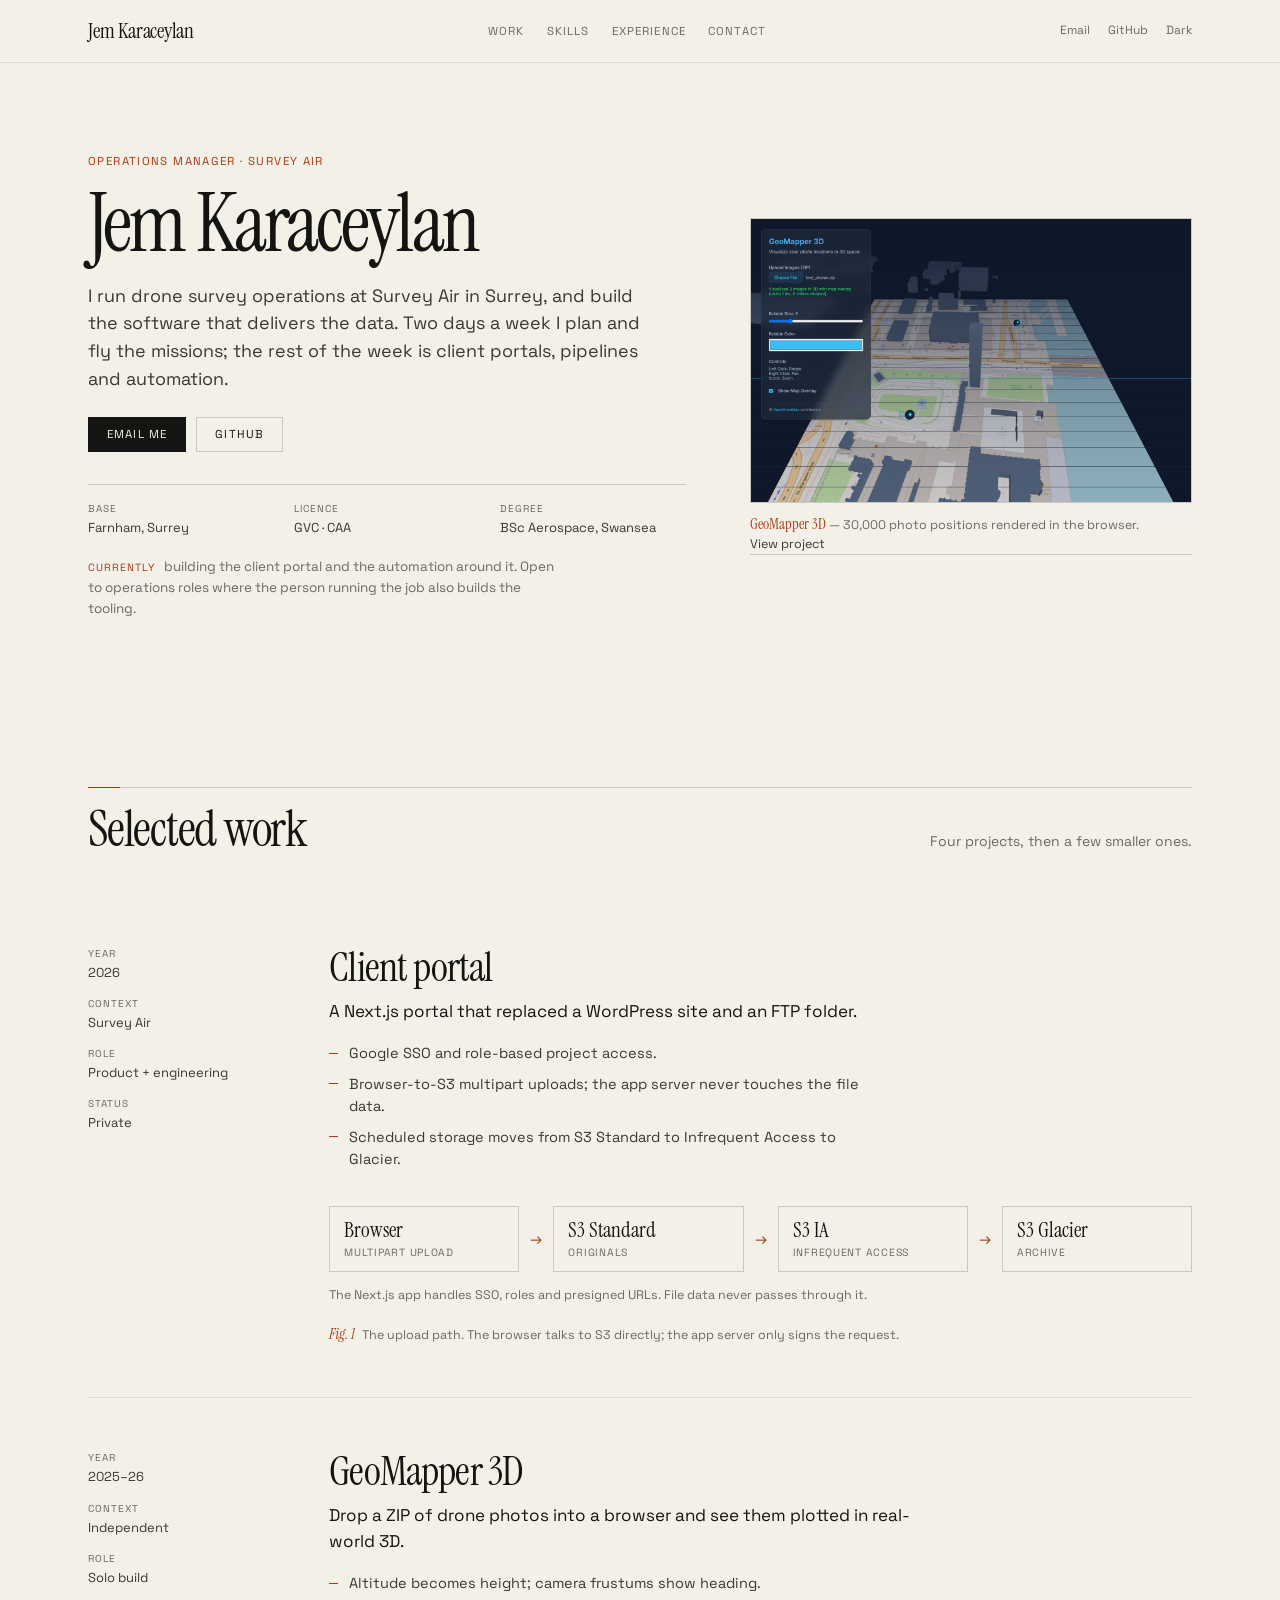
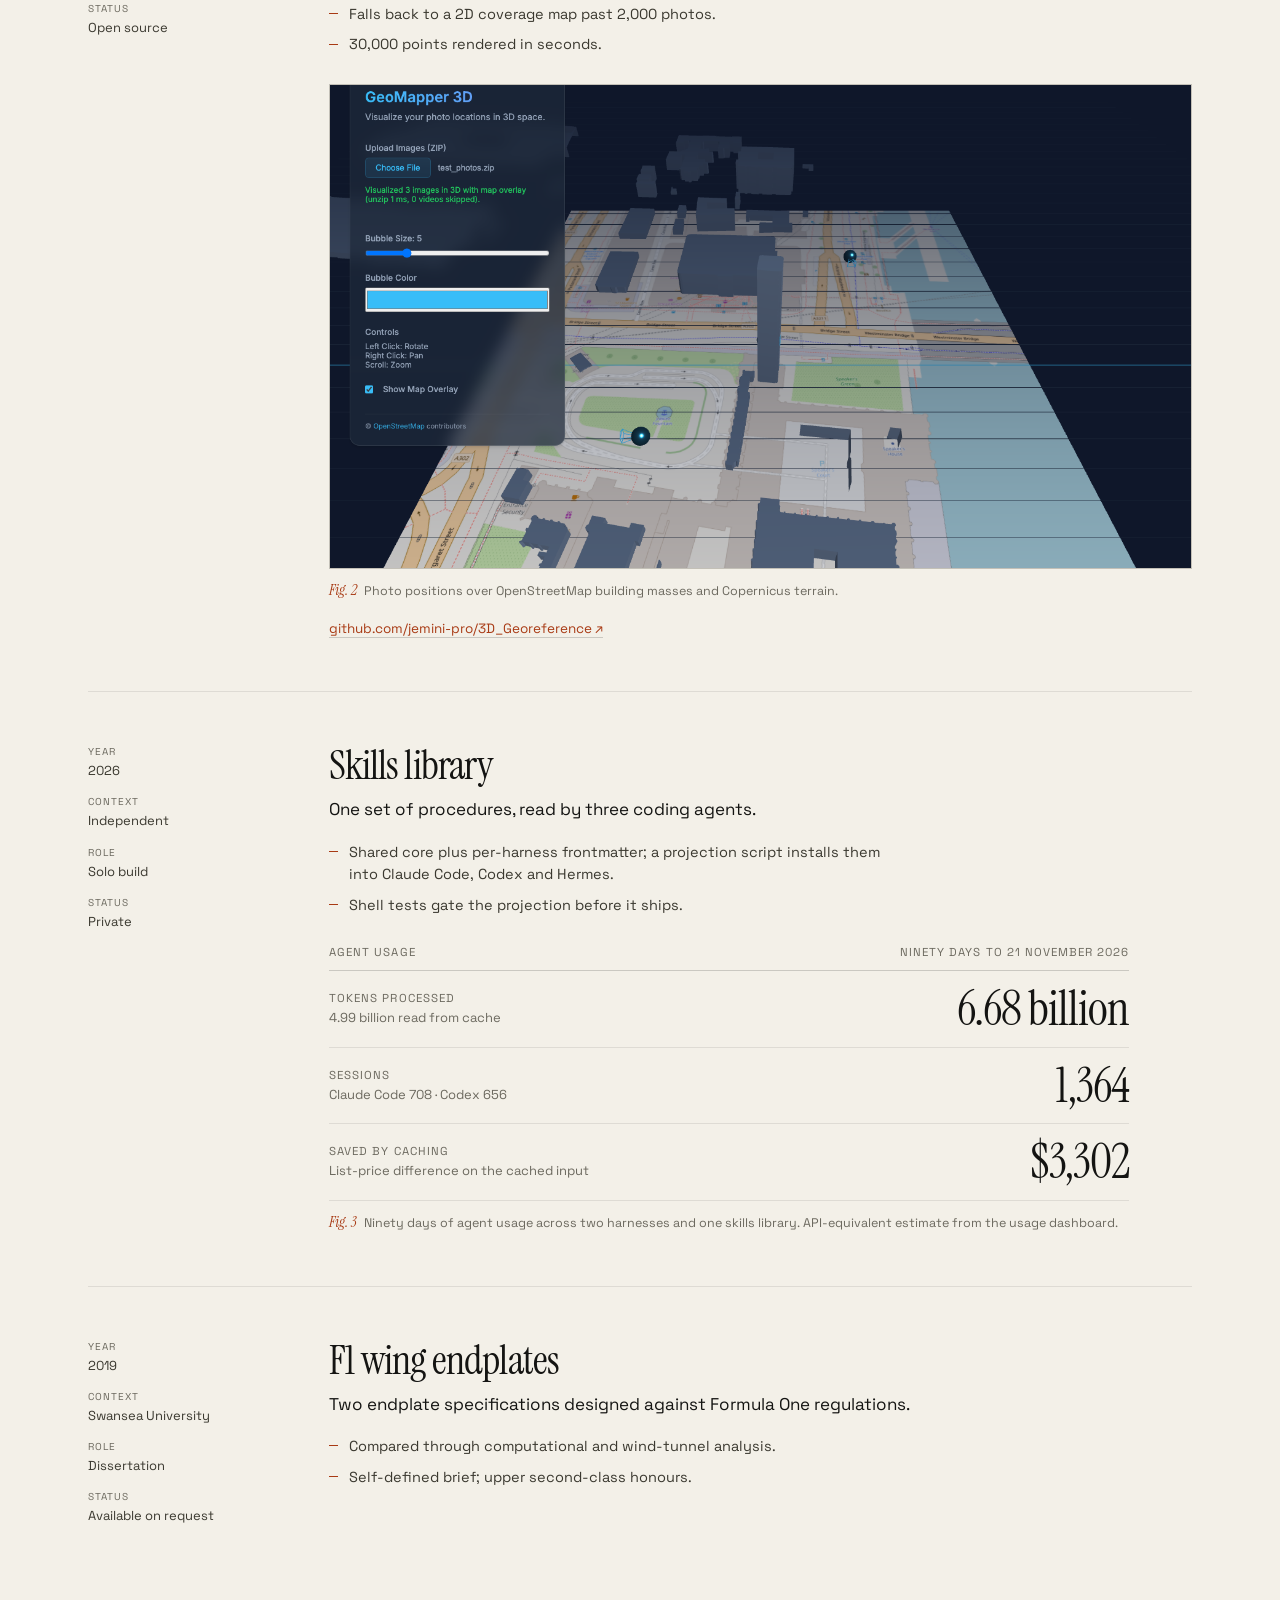
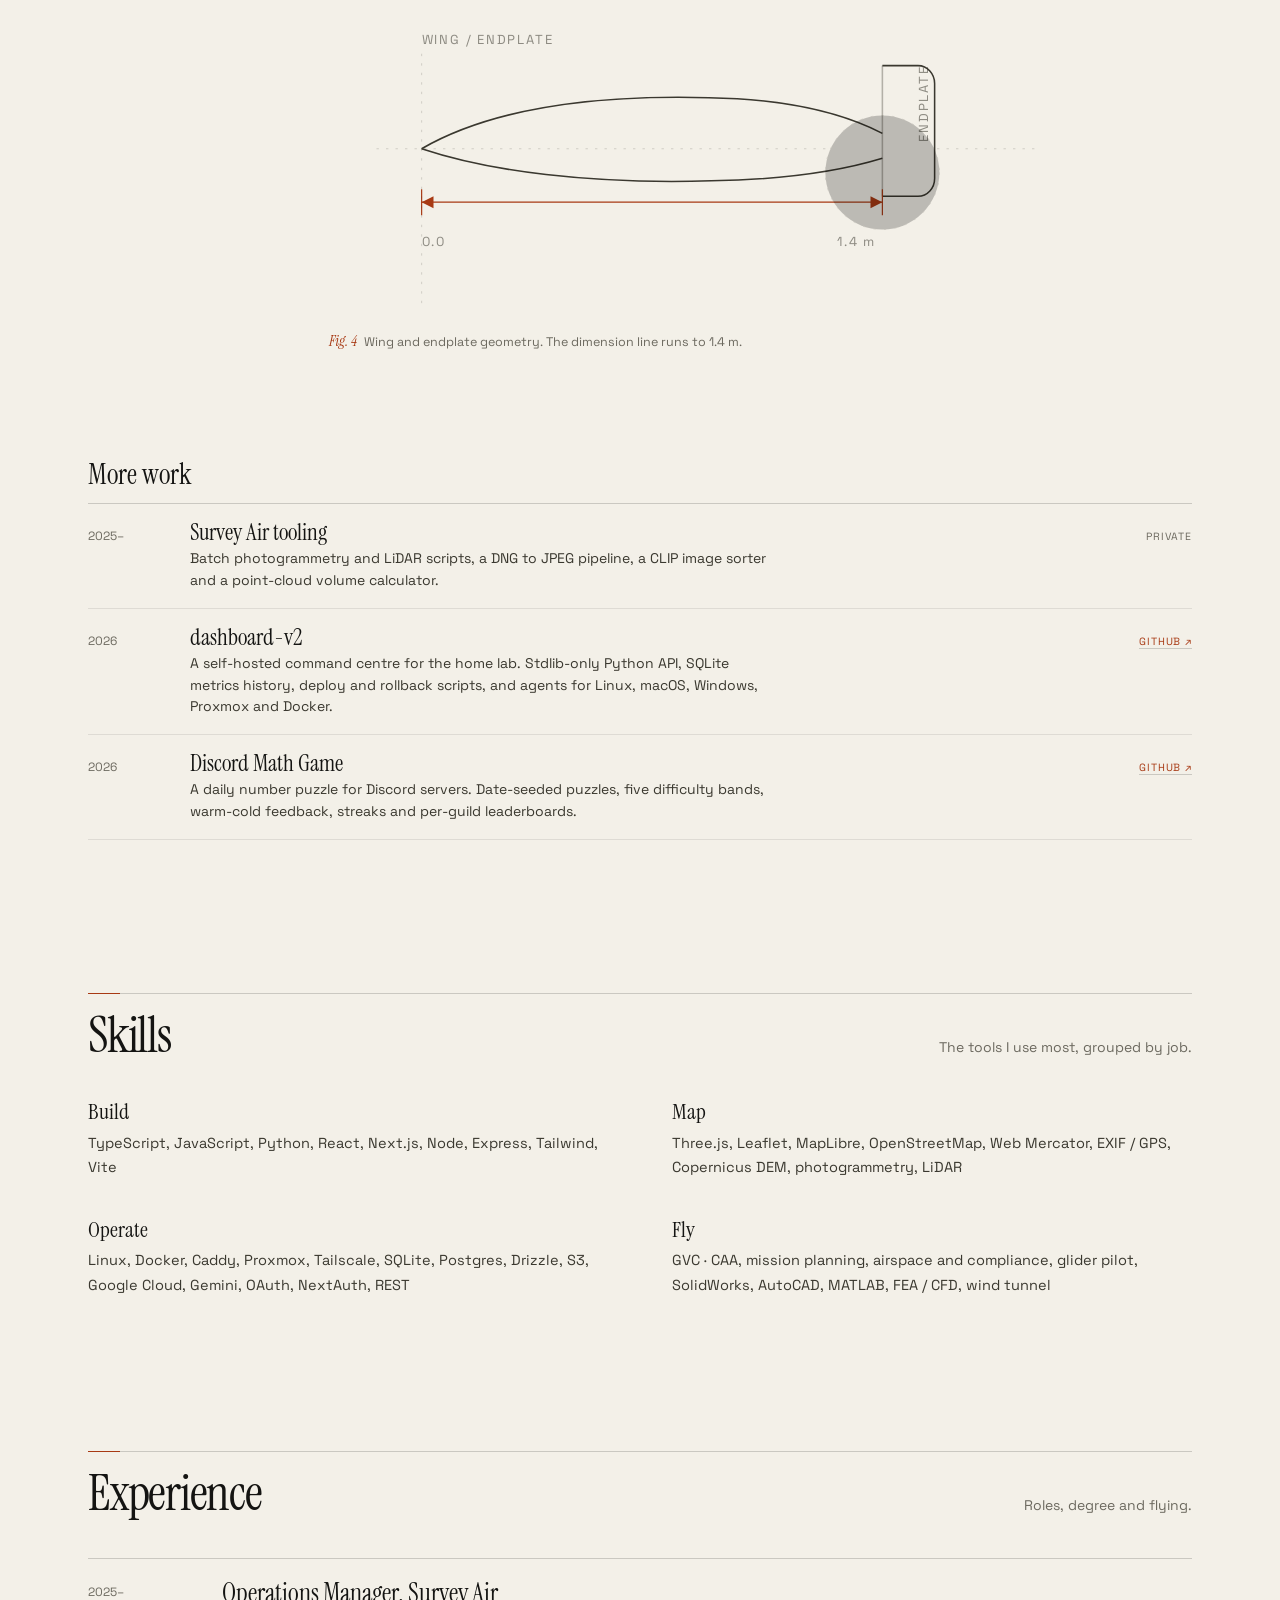
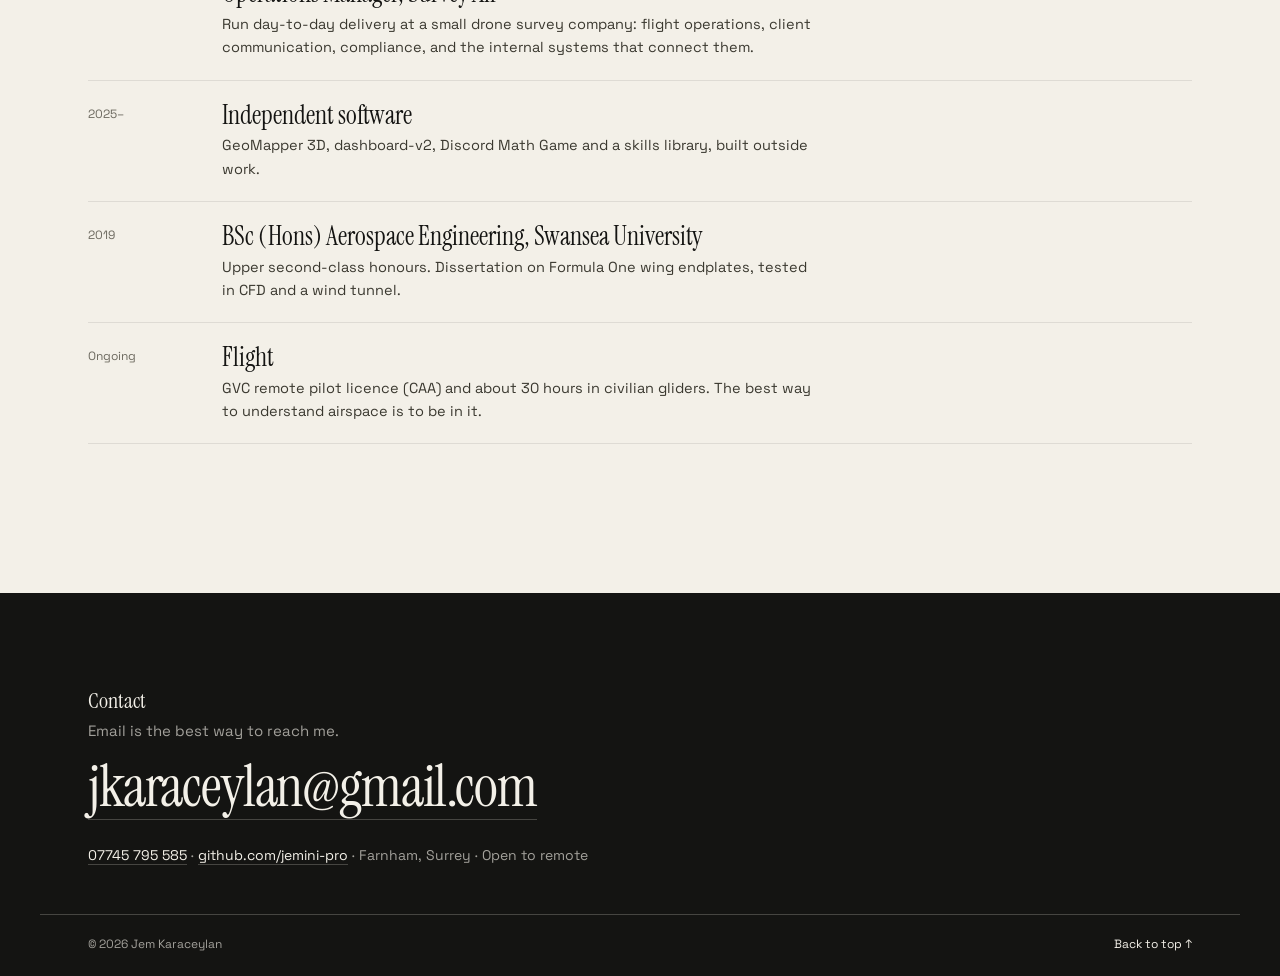
==== commit 871b5d08: "design(about-me): rebuild as a project-led editorial CV Replace the plain single-column page with a " ====
--- a/index.html
+++ b/index.html
@@ -132,7 +132,7 @@
       <section class="section" id="work" aria-labelledby="work-h">
         <div class="section__head">
           <h2 id="work-h">Selected work</h2>
-          <p>Three projects, then a few smaller ones.</p>
+          <p>Four projects, then a few smaller ones.</p>
         </div>
 
         <article class="case">
@@ -195,6 +195,49 @@
               <div><dt>Context</dt><dd>Independent</dd></div>
               <div><dt>Role</dt><dd>Solo build</dd></div>
               <div><dt>Status</dt><dd>Open source</dd></div>
+            </dl>
+          </div>
+        </article>
+
+        <article class="case">
+          <div class="case__body">
+            <h3>Skills library</h3>
+            <p class="case__lede">One set of procedures, read by three coding agents.</p>
+            <ul class="case__points">
+              <li>Shared core plus per-harness frontmatter; a projection script installs them into Claude Code, Codex and Hermes.</li>
+              <li>Shell tests gate the projection before it ships.</li>
+            </ul>
+
+            <figure class="case__figure case__figure--ledger">
+              <div class="ledger">
+                <p class="ledger__head">
+                  <span>Agent usage</span>
+                  <span>Ninety days to 21 November 2026</span>
+                </p>
+                <dl class="ledger__rows">
+                  <div class="ledger__row">
+                    <dt>Tokens processed<small>4.99 billion read from cache</small></dt>
+                    <dd>6.68 billion</dd>
+                  </div>
+                  <div class="ledger__row">
+                    <dt>Sessions<small>Claude Code 708 · Codex 656</small></dt>
+                    <dd>1,364</dd>
+                  </div>
+                  <div class="ledger__row">
+                    <dt>Saved by caching<small>List-price difference on the cached input</small></dt>
+                    <dd>$3,302</dd>
+                  </div>
+                </dl>
+              </div>
+              <figcaption><span class="fig-no">Fig. 3</span> Ninety days of agent usage across two harnesses and one skills library. API-equivalent estimate from the usage dashboard.</figcaption>
+            </figure>
+          </div>
+          <div class="case__meta">
+            <dl>
+              <div><dt>Year</dt><dd>2026</dd></div>
+              <div><dt>Context</dt><dd>Independent</dd></div>
+              <div><dt>Role</dt><dd>Solo build</dd></div>
+              <div><dt>Status</dt><dd>Private</dd></div>
             </dl>
           </div>
         </article>
@@ -232,7 +275,7 @@
                   <circle cx="466" cy="216" r="48" stroke-dasharray="2 7" />
                 </g>
               </svg>
-              <figcaption><span class="fig-no">Fig. 3</span> Wing and endplate geometry. The dimension line runs to 1.4 m.</figcaption>
+              <figcaption><span class="fig-no">Fig. 4</span> Wing and endplate geometry. The dimension line runs to 1.4 m.</figcaption>
             </figure>
           </div>
           <div class="case__meta">
@@ -271,14 +314,6 @@
                 <p>A daily number puzzle for Discord servers. Date-seeded puzzles, five difficulty bands, warm-cold feedback, streaks and per-guild leaderboards.</p>
               </div>
               <span class="more__tag"><a href="https://github.com/jemini-pro/discord-activity" rel="noopener">GitHub ↗</a></span>
-            </li>
-            <li>
-              <span class="more__year">2026</span>
-              <div>
-                <h4>Skills library</h4>
-                <p>One set of procedures read by three coding agents, with a projection script that installs them into Claude Code, Codex and Hermes.</p>
-              </div>
-              <span class="more__tag">Private</span>
             </li>
           </ul>
         </div>
--- a/styles.css
+++ b/styles.css
@@ -484,6 +484,57 @@
   color: var(--ink-3);
 }
 
+/* ---------- Agent usage ledger ---------- */
+.case__figure--ledger { max-width: 800px; }
+.ledger__head {
+  display: flex;
+  align-items: baseline;
+  justify-content: space-between;
+  gap: 8px 24px;
+  flex-wrap: wrap;
+  padding-bottom: 10px;
+  border-bottom: 1px solid var(--line);
+  font-size: 11.5px;
+  line-height: 1.4;
+  letter-spacing: 0.09em;
+  text-transform: uppercase;
+  color: var(--ink-3);
+}
+.ledger__row {
+  display: grid;
+  grid-template-columns: minmax(0, 1fr) auto;
+  align-items: center;
+  gap: 8px 28px;
+  padding-block: 15px;
+  border-bottom: 1px solid var(--line-soft);
+}
+.ledger__row dt {
+  font-size: 11.5px;
+  line-height: 1.4;
+  letter-spacing: 0.09em;
+  text-transform: uppercase;
+  color: var(--ink-3);
+}
+.ledger__row small {
+  display: block;
+  margin-top: 3px;
+  font-size: 13px;
+  line-height: 1.45;
+  letter-spacing: 0;
+  text-transform: none;
+  color: var(--ink-3);
+}
+.ledger__row dd {
+  font-family: var(--font-display);
+  font-size: clamp(30px, 4.6vw, 48px);
+  line-height: 0.95;
+  letter-spacing: -0.02em;
+  color: var(--ink);
+  text-align: right;
+  white-space: nowrap;
+  font-variant-numeric: lining-nums tabular-nums;
+}
+
 /* ---------- Technical drawing ---------- */
 .fig-accent { stroke: var(--accent); color: var(--accent); }
 .fig-text { font-family: var(--font-body); }
@@ -656,6 +707,8 @@
   .skills__grid { grid-template-columns: 1fr; }
   .exp li { grid-template-columns: 1fr; gap: 4px; }
   .exp__date { padding-top: 0; }
+  .ledger__row { grid-template-columns: 1fr; gap: 2px; padding-block: 12px; }
+  .ledger__row dd { text-align: left; }
 }
 
 @media (max-width: 420px) {
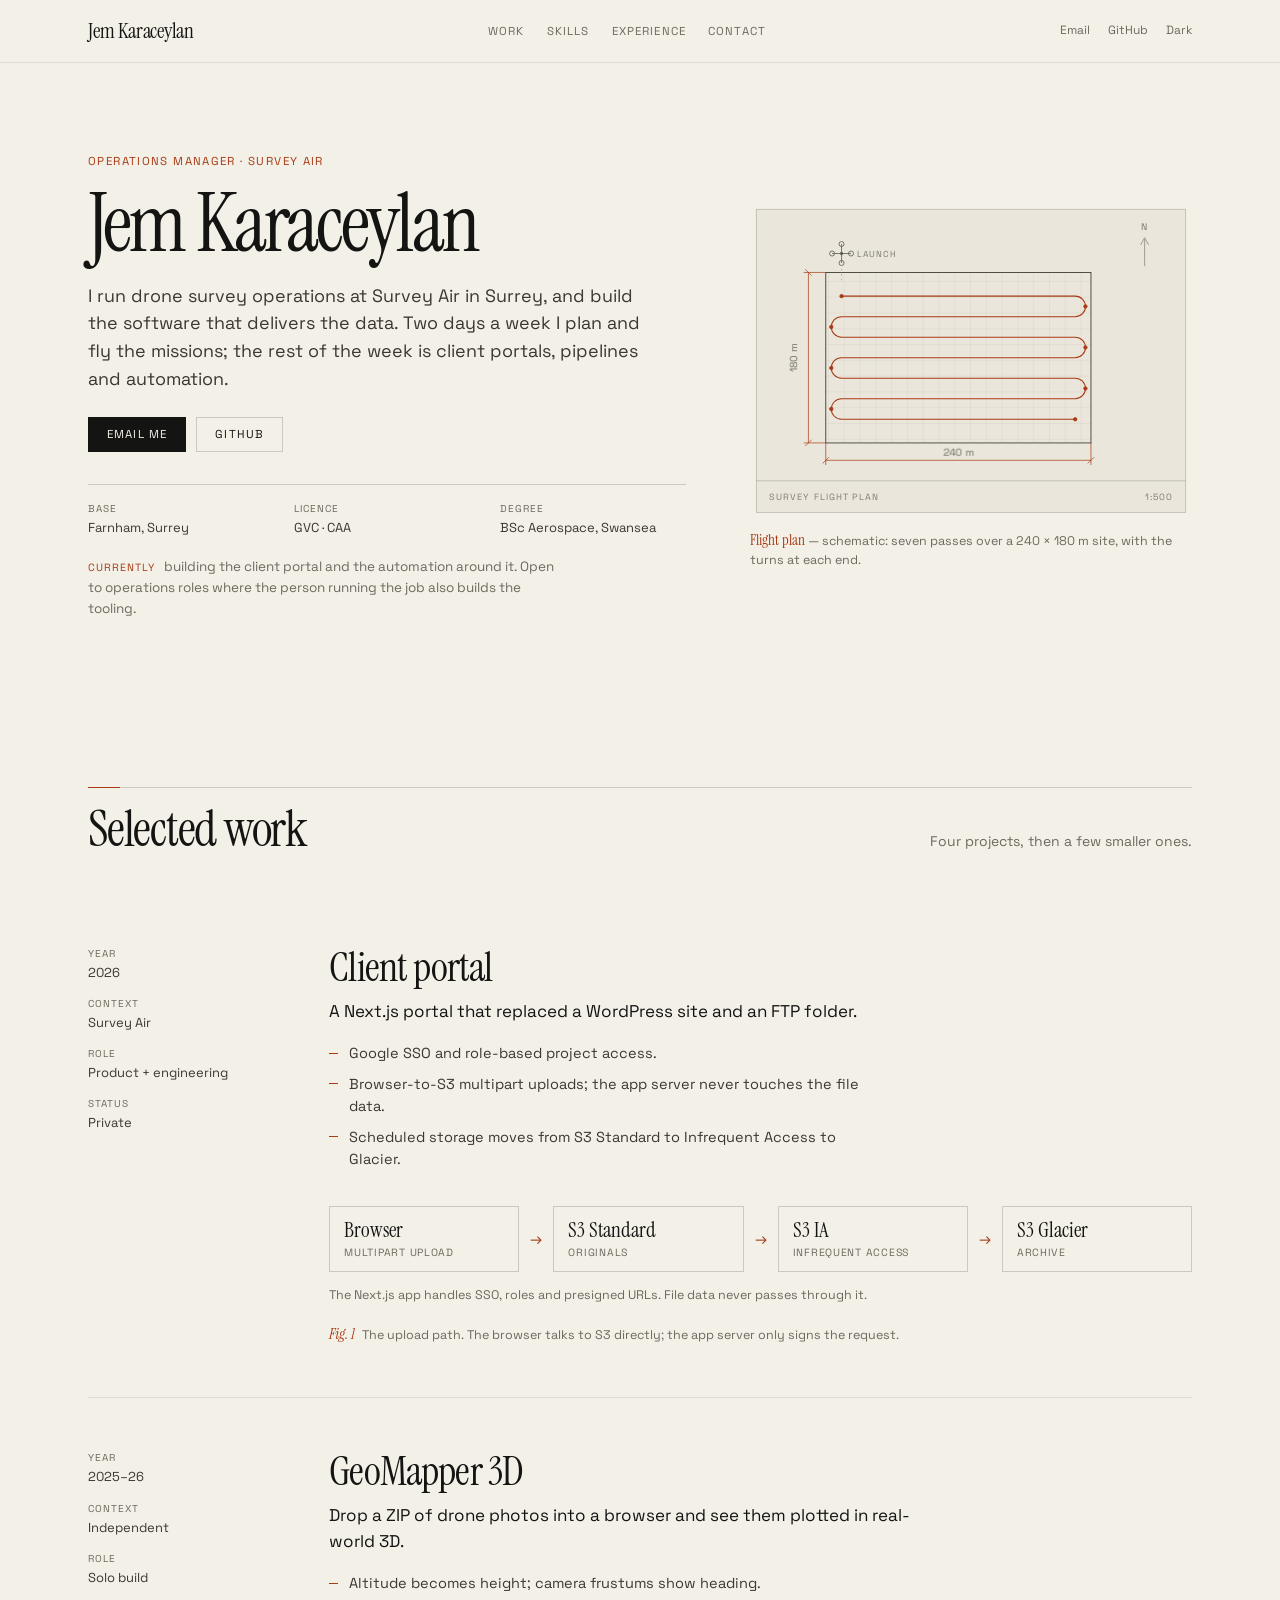
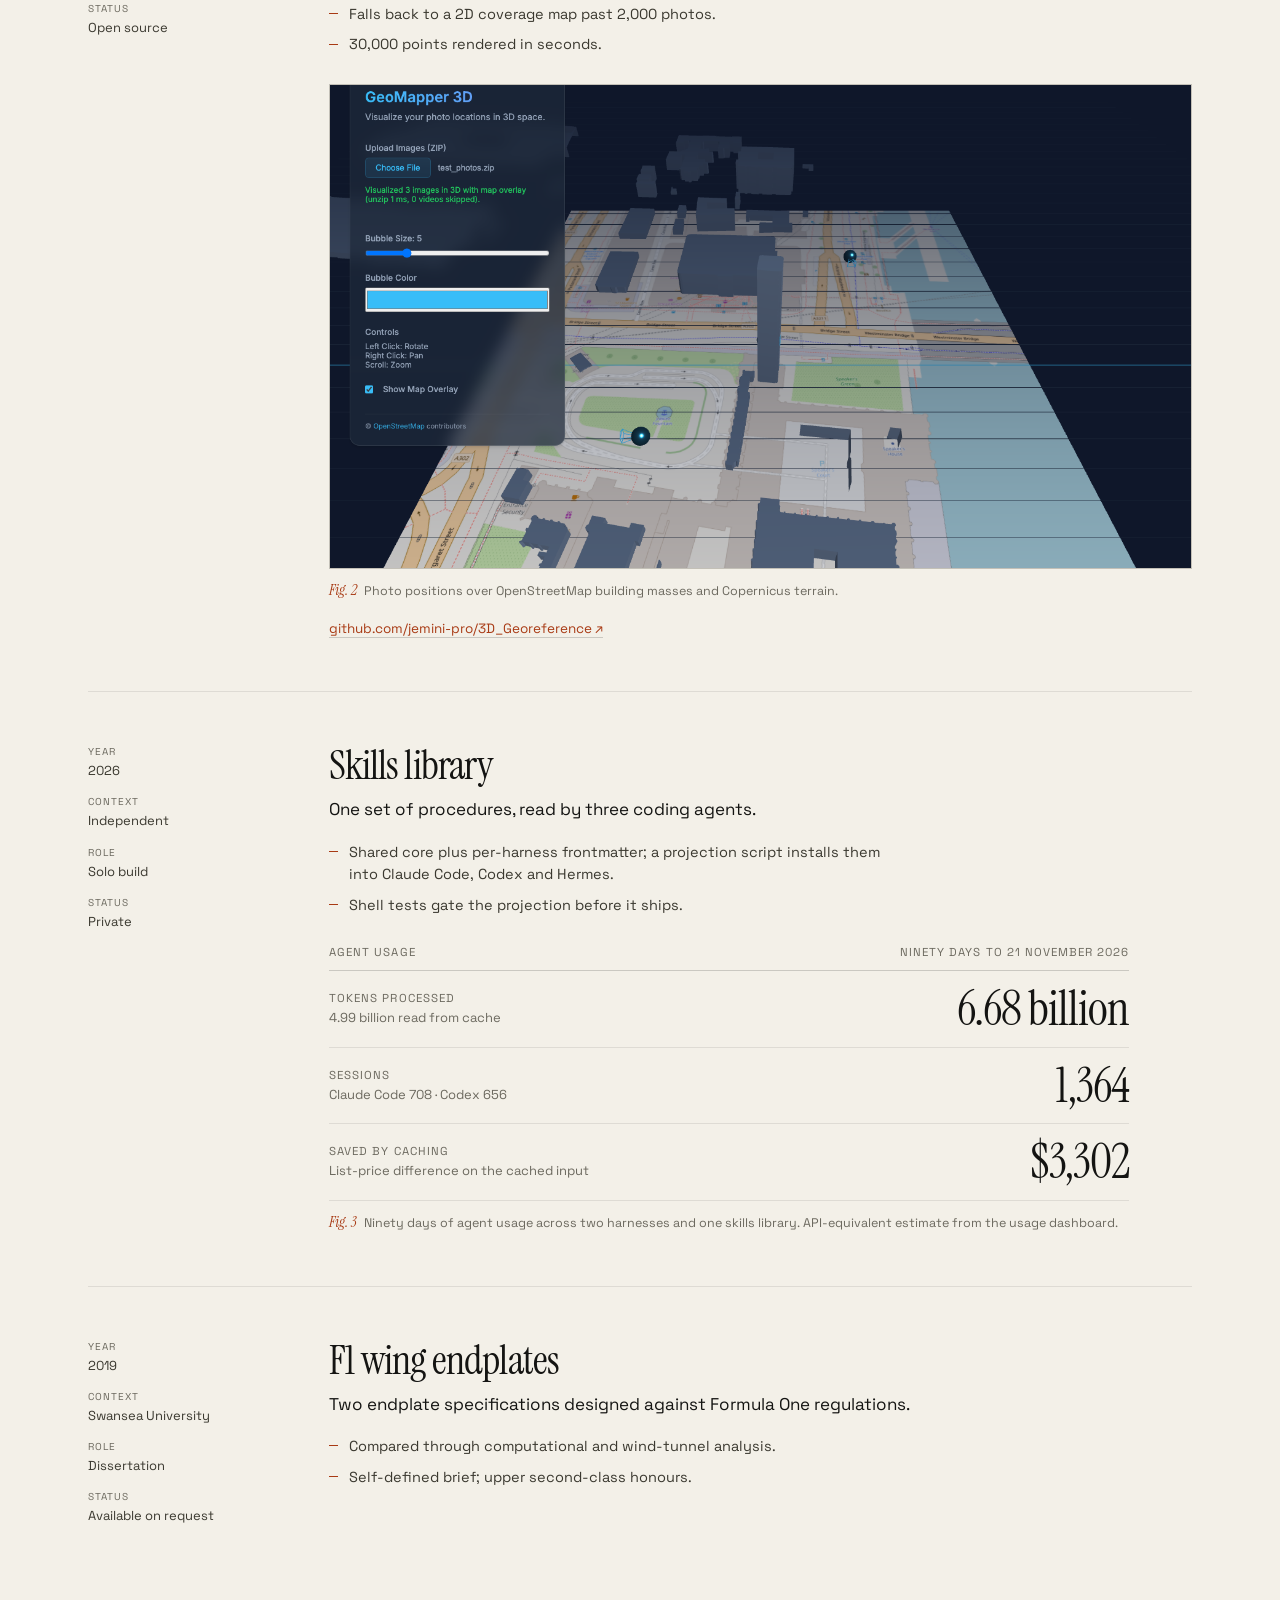
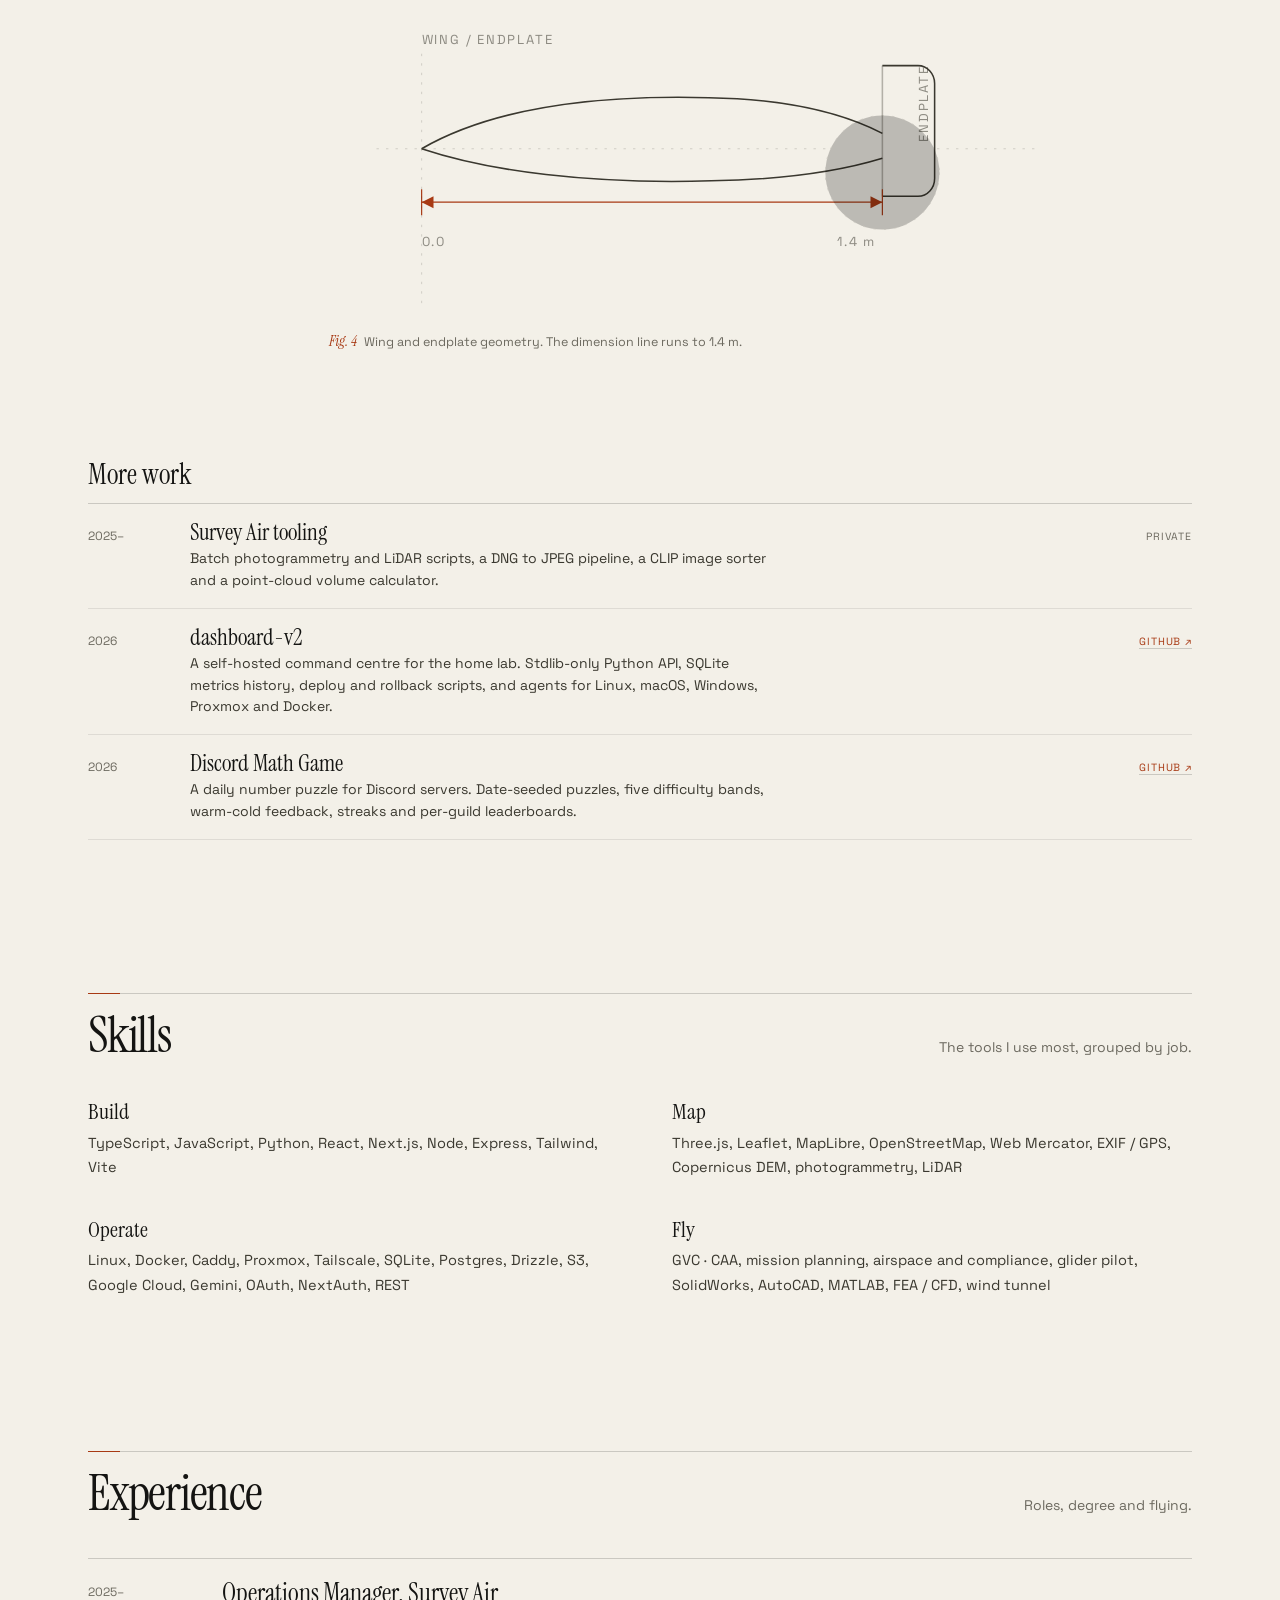
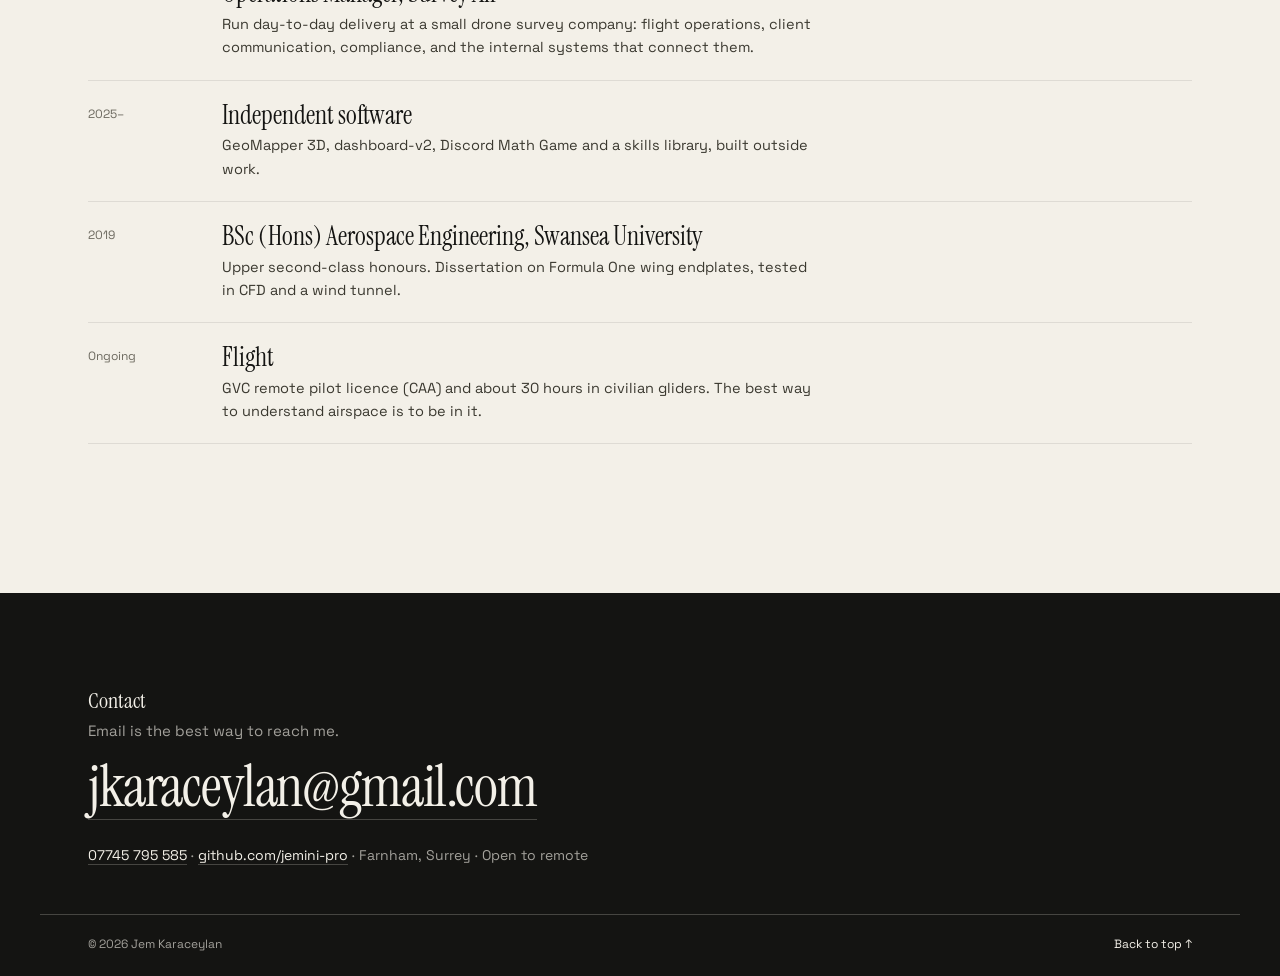
==== commit a0c4af0e: "design(about-me): replace the hero screenshot with a drawn flight plan The GeoMapper screenshot at h" ====
--- a/index.html
+++ b/index.html
@@ -121,10 +121,68 @@
         </div>
 
         <figure class="hero__figure">
-          <a href="https://github.com/jemini-pro/3D_Georeference" rel="noopener" aria-label="View GeoMapper 3D on GitHub">
-            <img src="./assets/geomapper-3d.png" alt="GeoMapper 3D showing geotagged photo markers hovering over an OpenStreetMap ground plane with 3D building masses" width="1400" height="900" />
-          </a>
-          <figcaption><strong>GeoMapper 3D</strong> — 30,000 photo positions rendered in the browser. <a href="https://github.com/jemini-pro/3D_Georeference" rel="noopener">View project</a></figcaption>
+          <svg class="hero__plate" viewBox="0 0 560 400" role="img" focusable="false" aria-label="Schematic survey flight plan: seven parallel passes joined by U-turns inside a 240 by 180 metre site, with a launch point, north arrow, dimension lines and a survey grid.">
+            <defs>
+              <pattern id="survey-grid" width="20" height="20" patternUnits="userSpaceOnUse">
+                <path d="M20 0V20M0 20H20" fill="none" stroke="currentColor" stroke-width=".5" opacity=".45" />
+              </pattern>
+            </defs>
+
+            <rect class="plate-sheet" x="8" y="8" width="544" height="384" stroke="currentColor" stroke-opacity=".28" />
+
+            <rect x="96" y="88" width="336" height="216" fill="url(#survey-grid)" opacity=".55" />
+            <rect x="96" y="88" width="336" height="216" fill="none" stroke="currentColor" stroke-width="1.1" />
+
+            <path class="fig-accent" d="M116 118H412A13 13 0 0 1 412 144H116A13 13 0 0 0 116 170H412A13 13 0 0 1 412 196H116A13 13 0 0 0 116 222H412A13 13 0 0 1 412 248H116A13 13 0 0 0 116 274H412" fill="none" stroke-width="1.3" />
+
+            <g class="fig-accent" fill="currentColor">
+              <circle cx="116" cy="118" r="2.2" />
+              <circle cx="425" cy="131" r="2.2" />
+              <circle cx="103" cy="157" r="2.2" />
+              <circle cx="425" cy="183" r="2.2" />
+              <circle cx="103" cy="209" r="2.2" />
+              <circle cx="425" cy="235" r="2.2" />
+              <circle cx="103" cy="261" r="2.2" />
+              <circle cx="412" cy="274" r="2.2" />
+            </g>
+
+            <g stroke="currentColor" stroke-width="1" fill="none" opacity=".8">
+              <path d="M104 64h24M116 52v24" />
+              <circle cx="104" cy="64" r="3.2" />
+              <circle cx="128" cy="64" r="3.2" />
+              <circle cx="116" cy="52" r="3.2" />
+              <circle cx="116" cy="76" r="3.2" />
+              <circle cx="116" cy="64" r="1.6" fill="currentColor" />
+              <path d="M116 84v18" stroke-width=".8" stroke-dasharray="2 4" opacity=".6" />
+            </g>
+            <text x="136" y="68" class="fig-text" fill="currentColor" font-size="11" letter-spacing="1.3" opacity=".6">LAUNCH</text>
+
+            <text x="500" y="34" class="fig-text" fill="currentColor" font-size="12" letter-spacing="1.4" text-anchor="middle" opacity=".65">N</text>
+            <g stroke="currentColor" stroke-width="1" fill="none" opacity=".55">
+              <path d="M500 80V46" />
+              <path d="M495 53l5-9 5 9" />
+            </g>
+
+            <g class="fig-accent" stroke-width=".9" fill="none">
+              <path d="M96 304v28M432 304v28" />
+              <path d="M96 326h336" />
+              <path d="M92 330l8-8M428 330l8-8" />
+              <path d="M96 88H68M96 304H68" />
+              <path d="M74 88v216" />
+              <path d="M70 84l8 8M70 308l8-8" />
+            </g>
+            <g class="fig-text" fill="currentColor" opacity=".7">
+              <text x="264" y="320" text-anchor="middle" font-size="13">240 m</text>
+              <text x="60" y="196" text-anchor="middle" font-size="13" transform="rotate(-90 60 196)">180 m</text>
+            </g>
+
+            <path d="M8 352h544" stroke="currentColor" stroke-opacity=".28" />
+            <g class="fig-text" fill="currentColor" opacity=".6">
+              <text x="24" y="376" font-size="11.5" letter-spacing="1.4">SURVEY FLIGHT PLAN</text>
+              <text x="536" y="376" text-anchor="end" font-size="11.5" letter-spacing="1.2">1:500</text>
+            </g>
+          </svg>
+          <figcaption><strong>Flight plan</strong> — schematic: seven passes over a 240 × 180 m site, with the turns at each end.</figcaption>
         </figure>
       </section>
 
--- a/styles.css
+++ b/styles.css
@@ -289,12 +289,12 @@
   margin-right: 6px;
 }
 .hero__figure { margin: 0; }
-.hero__figure a { display: block; }
-.hero__figure img {
+.hero__plate {
   width: 100%;
   height: auto;
-  border: 1px solid var(--line);
-}
+  color: var(--ink-2);
+}
+.plate-sheet { fill: var(--paper-2); }
 .hero__figure figcaption {
   margin-top: 10px;
   font-size: 12.5px;
